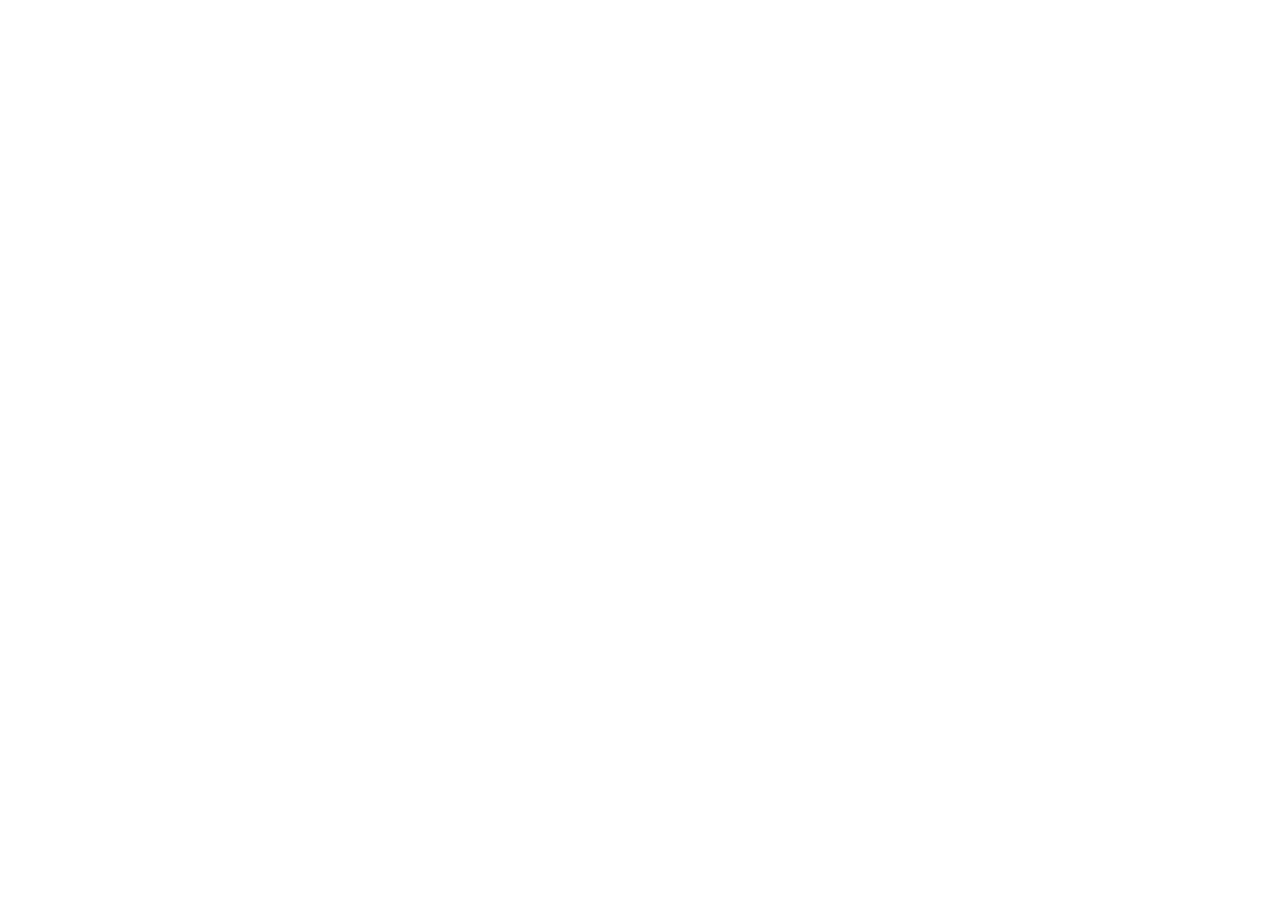
==== index.html @ 743165e4 "Add files via upload" ====
<!doctype html>
<html lang="es">
<head>
  <meta charset="utf-8">
  <script>location.replace('https://miojala.cl/' + location.search + location.hash);</script>
  <meta name="viewport" content="width=device-width, initial-scale=1">
  <title>Ojalá · Tu lista de deseos</title>
  <meta name="robots" content="noindex">
  <link rel="canonical" href="https://miojala.cl/">
  <style>body{font:17px/1.4 -apple-system,system-ui,sans-serif;text-align:center;padding:64px 16px;color:#1c1c1e;background:#fff}a{color:#ff2d55}@media (prefers-color-scheme:dark){body{color:#f2f2f7;background:#000}}</style>
</head>
<body>
  <p>Ojalá vive en <a href="https://miojala.cl/">miojala.cl</a>.</p>
</body>
</html>
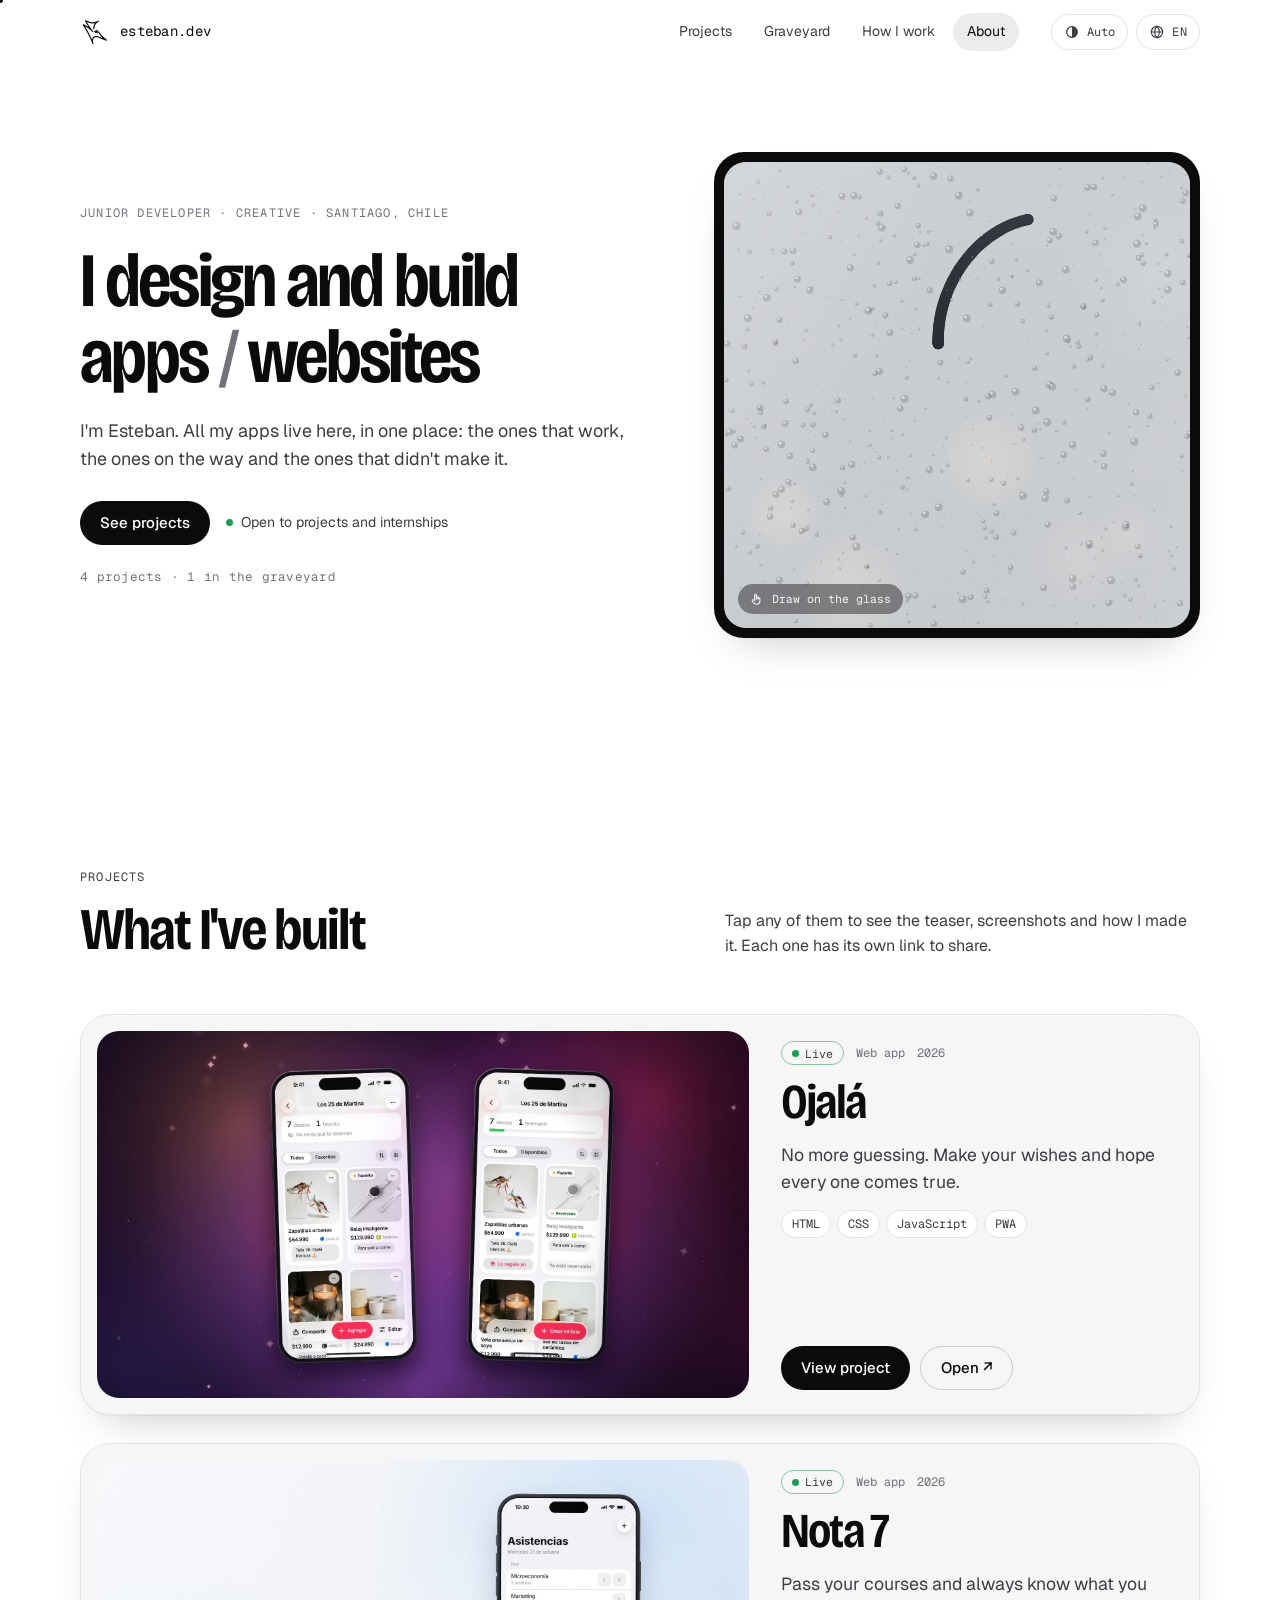
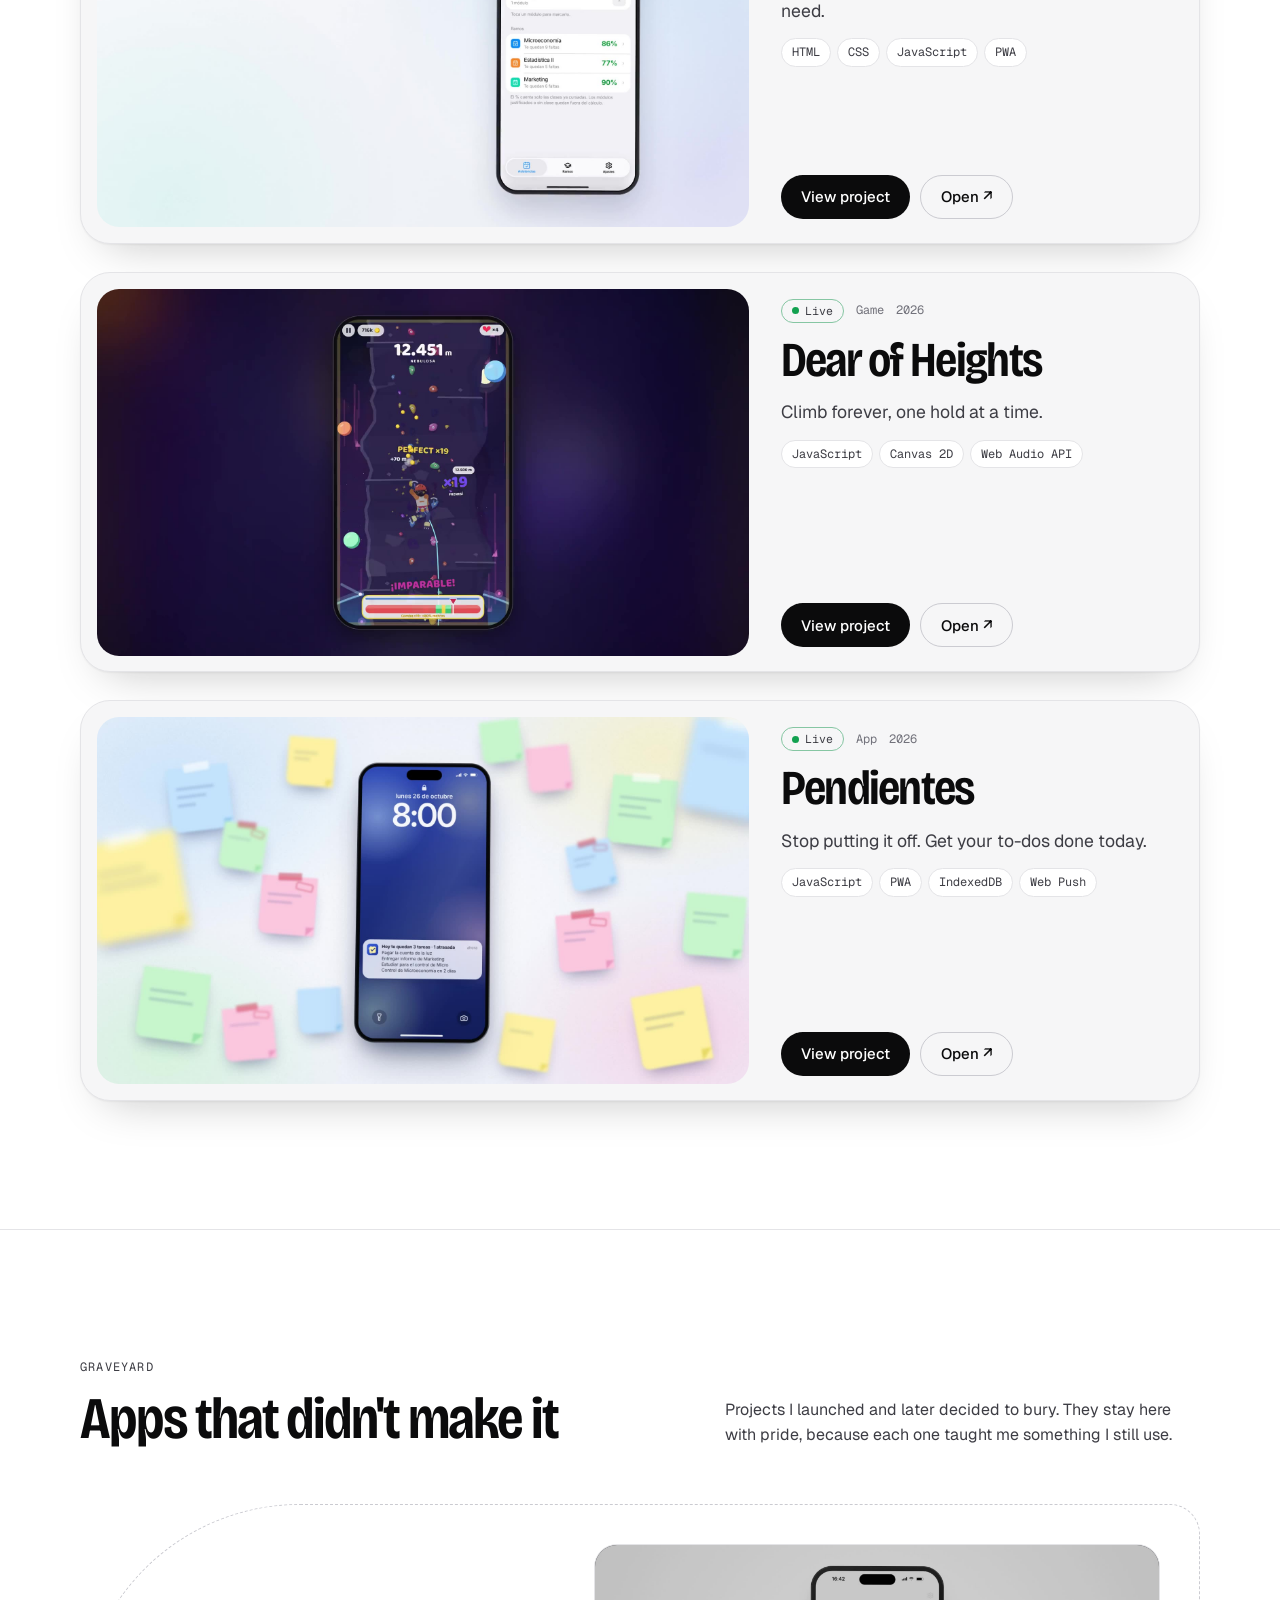
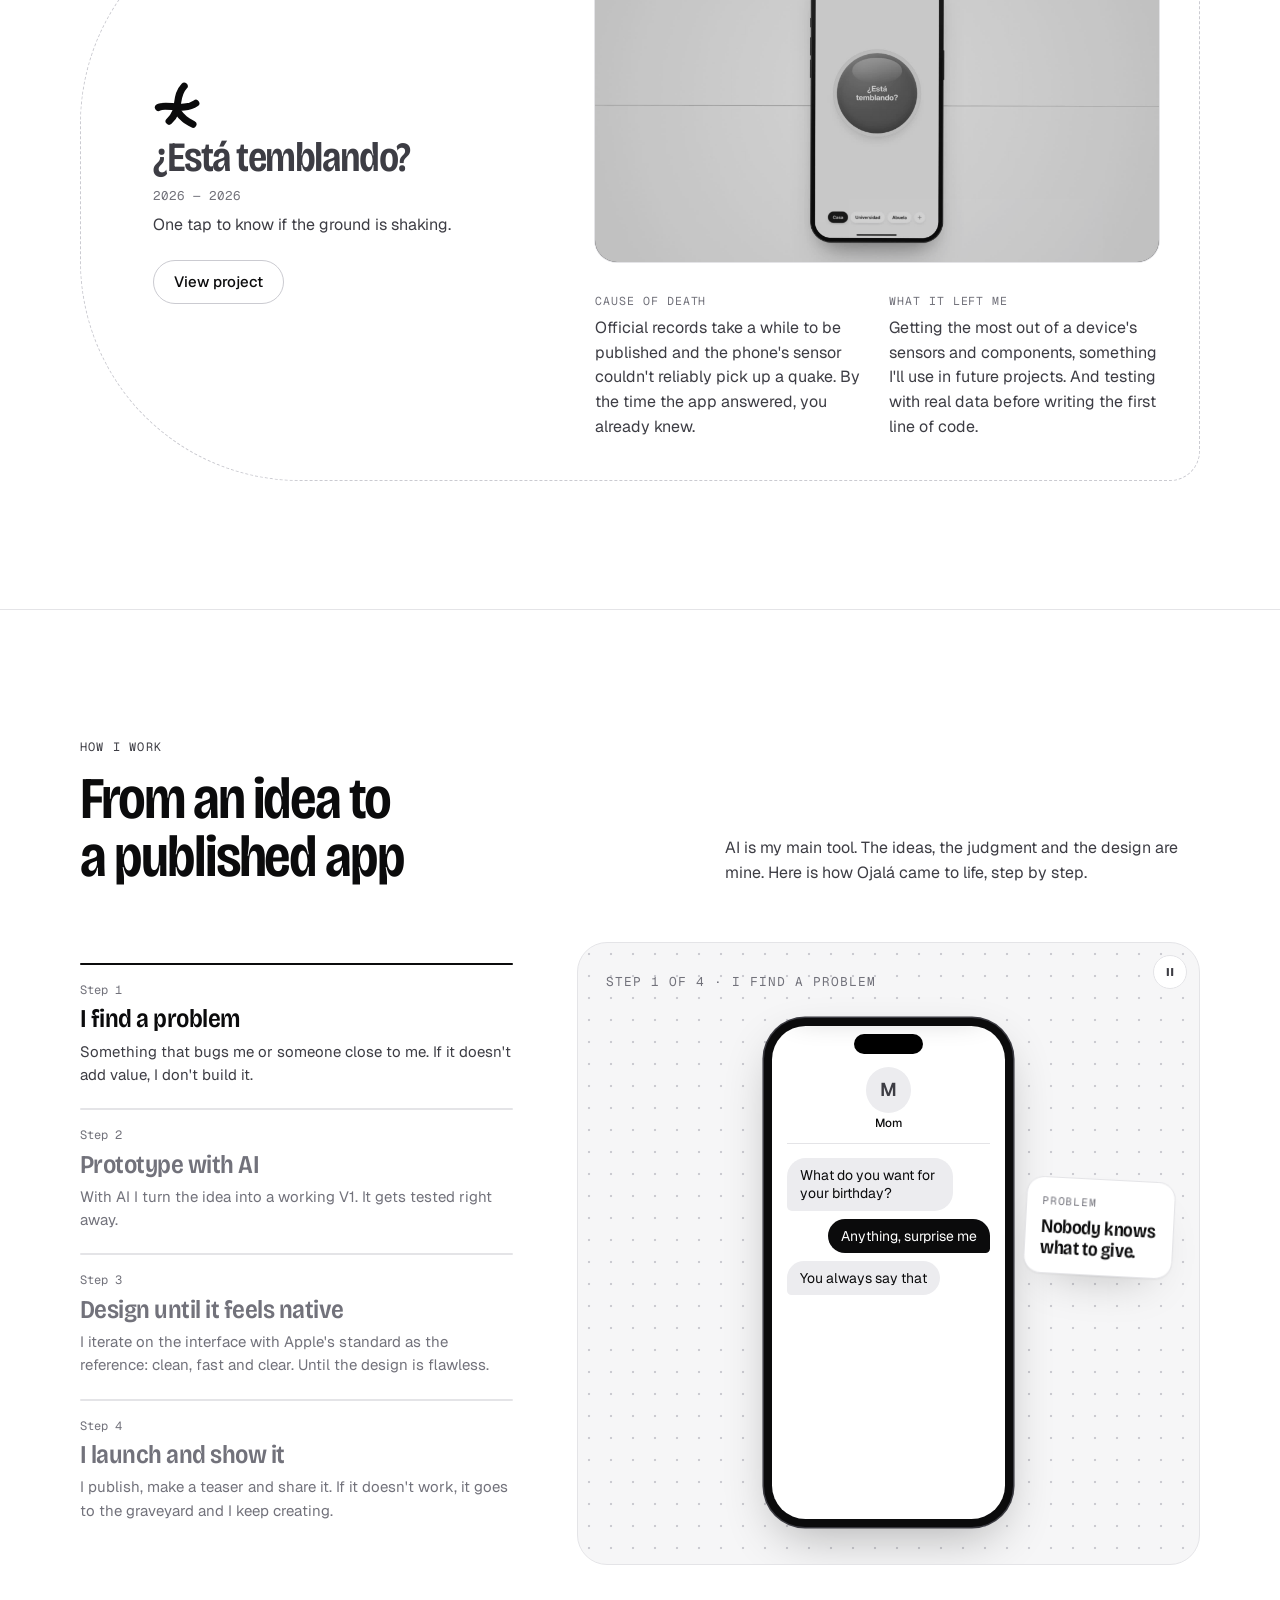
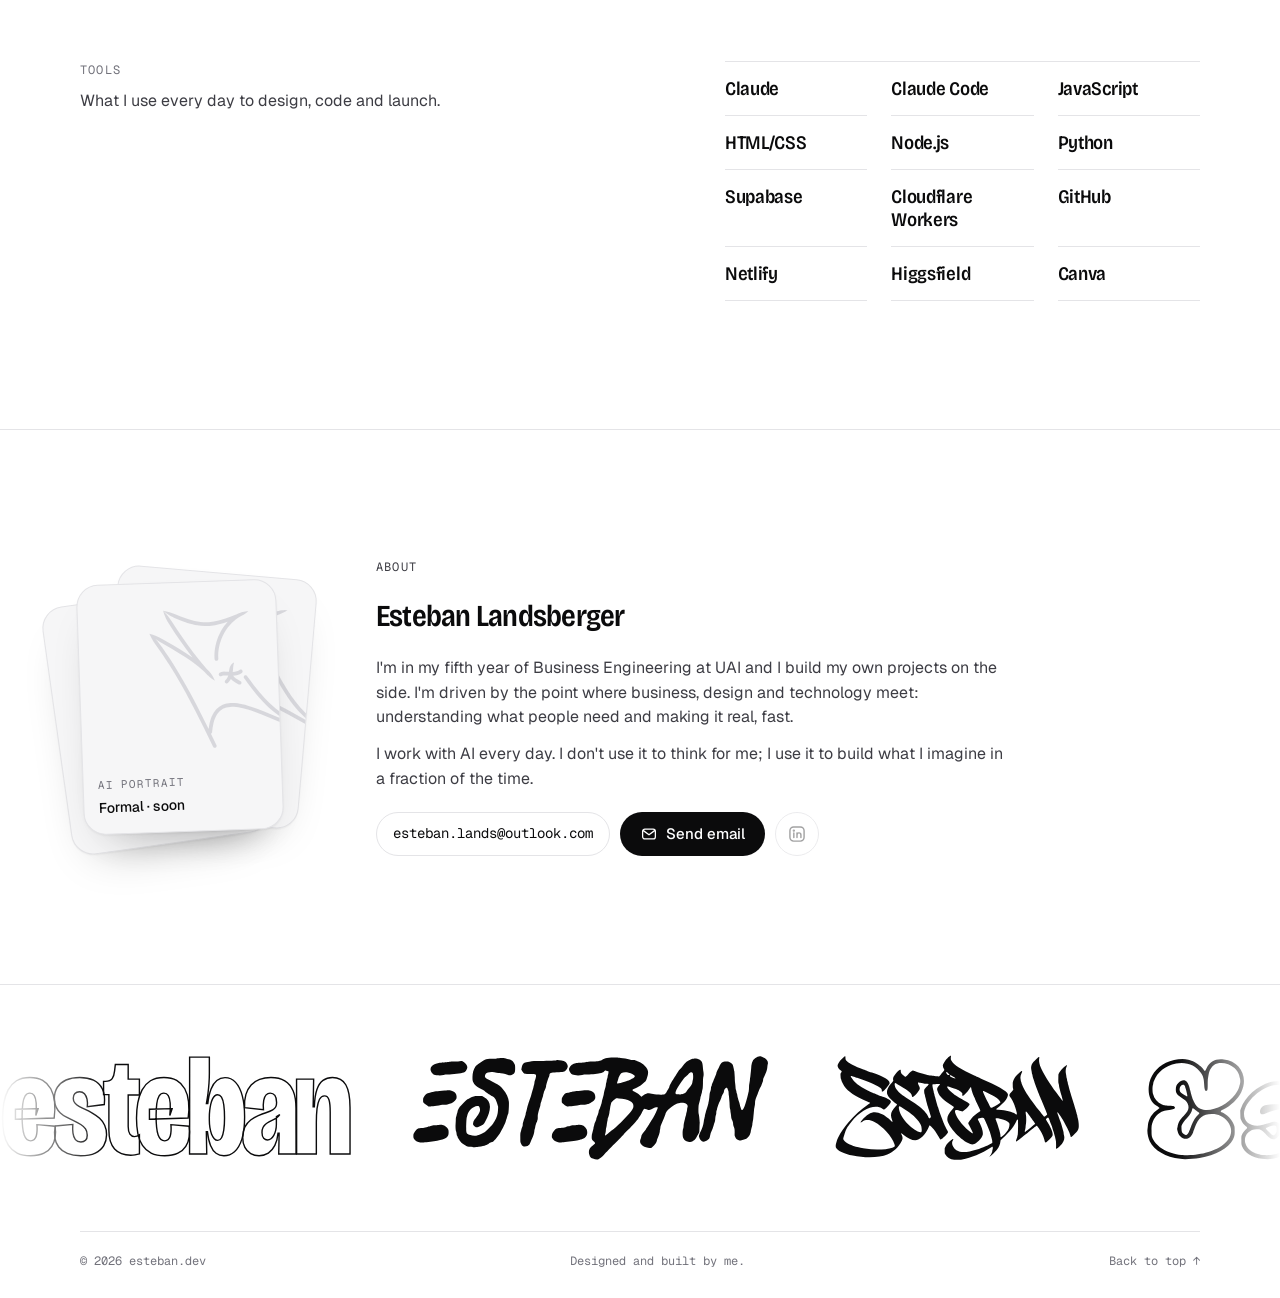
==== commit 10987a2b: "Portafolio esteban.dev en la raíz, con todos sus assets - index.html: el portafolio completo (antes " ====
--- a/index.html
+++ b/index.html
@@ -1,15 +1,1571 @@
 <!doctype html>
 <html lang="es">
 <head>
-  <meta charset="utf-8">
-  <script>location.replace('https://miojala.cl/' + location.search + location.hash);</script>
-  <meta name="viewport" content="width=device-width, initial-scale=1">
-  <title>Ojalá · Tu lista de deseos</title>
-  <meta name="robots" content="noindex">
-  <link rel="canonical" href="https://miojala.cl/">
-  <style>body{font:17px/1.4 -apple-system,system-ui,sans-serif;text-align:center;padding:64px 16px;color:#1c1c1e;background:#fff}a{color:#ff2d55}@media (prefers-color-scheme:dark){body{color:#f2f2f7;background:#000}}</style>
+<meta charset="utf-8">
+<meta name="viewport" content="width=device-width,initial-scale=1,viewport-fit=cover">
+<script>
+  // Puente de Ojalá: links viejos de la raíz con ruta de la app (#/l/…, #/admin/…) siguen yendo a miojala.cl.
+  // Los links del portafolio usan #id sin "/" (ej. #ojala), así que no se cruzan.
+  if (location.hash.indexOf('#/') === 0) location.replace('https://miojala.cl/' + location.search + location.hash);
+</script>
+<style>:root{color-scheme:light;box-sizing:border-box;padding-top:env(safe-area-inset-top,0px);padding-bottom:env(safe-area-inset-bottom,0px)}html{scroll-padding-top:env(safe-area-inset-top,0px)}body{margin:0;padding:0;font:14px -apple-system,BlinkMacSystemFont,sans-serif;background:#fff;color:#000}img{max-width:100%}[hidden]:not([hidden=until-found i]){display:none!important}</style>
+<title>Portafolio de Esteban</title>
+<meta name="description" content="Apps y sitios web que diseño y construyo. Todos mis proyectos en un solo lugar.">
+<meta property="og:type" content="website">
+<meta property="og:title" content="esteban.dev · Apps y sitios web">
+<meta property="og:description" content="Todos mis proyectos en un solo lugar: los que funcionan, los que vienen y los que no sobrevivieron.">
+<meta property="og:image" content="https://estebi-jr.github.io/assets/og-image.png">
+<meta property="og:url" content="https://estebi-jr.github.io/">
+<link rel="canonical" href="https://estebi-jr.github.io/">
+<meta name="twitter:card" content="summary_large_image">
+<meta name="theme-color" content="#FFFFFF" media="(prefers-color-scheme: light)">
+<meta name="theme-color" content="#0A0A0B" media="(prefers-color-scheme: dark)">
+<link rel="icon" href="assets/brand/favicon.svg" type="image/svg+xml">
+<link rel="icon" href="assets/brand/favicon-32.png" sizes="32x32" type="image/png">
+<link rel="apple-touch-icon" href="assets/brand/apple-touch-icon.png">
+<link rel="preconnect" href="https://fonts.googleapis.com">
+<link rel="preconnect" href="https://fonts.gstatic.com" crossorigin>
+<link rel="stylesheet" href="https://fonts.googleapis.com/css2?family=Bricolage+Grotesque:opsz,wdth,wght@12..96,75..100,200..800&family=Geist:wght@300..700&family=Geist+Mono:wght@400;500&display=swap">
+<style>
+/* Layout: una columna editorial (máx. 1200px). Hero = texto | escenario: vidrio empañado que se vuelve app en un iPhone.
+   Proyectos = escenarios que se apilan al hacer scroll. Todo monocromo: el color lo ponen los teasers. */
+:root{
+  --bg:#FFFFFF; --surface:#F6F6F7; --surface-2:#ECECEF; --line:#E4E4E7; --line-strong:#CBCBD1;
+  --fg:#0B0B0C; --fg-2:#3D3D44; --muted:#72727B; --live:#12A150;
+  --frame:#0B0B0C; --fog:#DCDFE3; --stage-1:#F3F4F6; --stage-2:#E2E4E8;
+  --glass:rgba(255,255,255,.72); --glass-line:rgba(11,11,12,.08); --scrim:rgba(11,11,12,.34);
+  --shadow:0 1px 2px rgba(11,11,12,.05),0 22px 48px -26px rgba(11,11,12,.28);
+  --scene-1:#3C424A; --scene-2:#23272D; --scene-3:#121418;
+  --scene-amber:rgba(255,184,107,.62); --scene-red:rgba(255,92,92,.45); --scene-blue:rgba(170,198,255,.36);
+  --poster-base:#0E0E10; --poster-ink:#F5F5F6; --cursor:#FFFFFF; --on-accent:#FFFFFF;
+  --code-bg:#121316; --code-fg:#E9E9EC; --code-muted:#6C6E77; --code-str:#A9ACB6; --code-line:rgba(255,255,255,.08);
+  --phone-bezel:#0B0B0C; --phone-edge:#3A3A41; --phone-ink:#FFFFFF; --island:#000000;
+  --phone-chip:rgba(255,255,255,.2); --phone-shade:rgba(0,0,0,.3); --tap:rgba(255,255,255,.5);
+  --font-display:"Bricolage Grotesque",ui-sans-serif,system-ui,-apple-system,"Segoe UI",sans-serif;
+  --font-body:"Geist",ui-sans-serif,system-ui,-apple-system,"Segoe UI",Roboto,sans-serif;
+  --font-mono:"Geist Mono",ui-monospace,"SF Mono",Menlo,Consolas,monospace;
+  --r-xl:30px; --r-lg:22px; --r-md:16px; --r-sm:10px;
+  --nav-h:64px; --gutter:clamp(16px,4vw,40px);
+  --ease:cubic-bezier(.2,.8,.2,1);
+}
+@media (prefers-color-scheme:dark){:root:not([data-theme="light"]){
+  --bg:#0A0A0B; --surface:#141416; --surface-2:#1D1D20; --line:#26262A; --line-strong:#3A3A40;
+  --fg:#F4F4F5; --fg-2:#C9C9CF; --muted:#8E8E97; --live:#3DD68C;
+  --frame:#1F1F22; --fog:#80858C; --stage-1:#1B1C1F; --stage-2:#0E0F11;
+  --glass:rgba(20,20,22,.64); --glass-line:rgba(255,255,255,.09); --scrim:rgba(0,0,0,.58);
+  --shadow:0 1px 2px rgba(0,0,0,.4),0 24px 56px -28px rgba(0,0,0,.8);
+  --phone-shade:rgba(0,0,0,.6); --code-bg:#1A1B1F;
+  color-scheme:dark }}
+:root[data-theme="dark"]{
+  --bg:#0A0A0B; --surface:#141416; --surface-2:#1D1D20; --line:#26262A; --line-strong:#3A3A40;
+  --fg:#F4F4F5; --fg-2:#C9C9CF; --muted:#8E8E97; --live:#3DD68C;
+  --frame:#1F1F22; --fog:#80858C; --stage-1:#1B1C1F; --stage-2:#0E0F11;
+  --glass:rgba(20,20,22,.64); --glass-line:rgba(255,255,255,.09); --scrim:rgba(0,0,0,.58);
+  --shadow:0 1px 2px rgba(0,0,0,.4),0 24px 56px -28px rgba(0,0,0,.8);
+  --phone-shade:rgba(0,0,0,.6); --code-bg:#1A1B1F;
+  color-scheme:dark }
+
+*,*::before,*::after{box-sizing:border-box}
+html{scroll-behavior:smooth;-webkit-text-size-adjust:100%}
+html.sheet-open{overflow:hidden}
+body{margin:0;background:var(--bg);color:var(--fg);font-family:var(--font-body);font-size:16px;line-height:1.55;-webkit-font-smoothing:antialiased;overflow-x:hidden}
+img,video{max-width:100%;display:block}
+a{color:inherit;text-decoration:none}
+button{font:inherit;color:inherit;background:none;border:0;padding:0;cursor:pointer}
+ul,ol,dl,dd,figure{margin:0;padding:0;list-style:none}
+h1,h2,h3,p{margin:0}
+:focus-visible{outline:2px solid var(--fg);outline-offset:3px;border-radius:6px}
+[hidden]{display:none!important}
+section[id]{scroll-margin-top:calc(var(--nav-h) + env(safe-area-inset-top,0px))}
+.wrap{max-width:1200px;margin:0 auto;padding-left:max(var(--gutter),env(safe-area-inset-left,0px));padding-right:max(var(--gutter),env(safe-area-inset-right,0px))}
+.eyebrow{font-family:var(--font-mono);font-size:12px;letter-spacing:.1em;text-transform:uppercase;color:var(--muted)}
+.display{font-family:var(--font-display);font-optical-sizing:auto;font-stretch:84%;font-weight:620;letter-spacing:-.035em;line-height:.98;text-wrap:balance}
+
+/* ---------- Botones y piezas ---------- */
+.btn{display:inline-flex;align-items:center;justify-content:center;gap:8px;height:44px;padding:0 20px;border-radius:999px;font-size:15px;font-weight:500;white-space:nowrap;transition:transform .25s var(--ease),background .2s,border-color .2s}
+.btn-primary{background:var(--fg);color:var(--bg)}
+.btn-ghost{border:1px solid var(--line-strong)}
+.btn-ghost:hover{border-color:var(--fg)}
+.btn-disabled{border:1px dashed var(--line-strong);color:var(--muted);cursor:default}
+.btn:active{transform:scale(.97)}
+.btn svg{width:18px;height:18px}
+.icon-btn{display:inline-grid;place-items:center;width:44px;height:44px;border:1px solid var(--line-strong);border-radius:999px;color:var(--fg);transition:border-color .2s,transform .25s var(--ease)}
+.icon-btn svg{width:20px;height:20px}
+a.icon-btn:hover{border-color:var(--fg)}
+a.icon-btn:active{transform:scale(.95)}
+.icon-btn[aria-disabled="true"]{opacity:.38;cursor:default}
+.pill{display:inline-flex;align-items:center;gap:6px;height:24px;padding:0 10px;border:1px solid var(--line-strong);border-radius:999px;font-family:var(--font-mono);font-size:11.5px;color:var(--fg-2);white-space:nowrap}
+.pill i,.status i{width:7px;height:7px;border-radius:50%;background:var(--live);box-shadow:0 0 0 0 var(--live);animation:pulse 2.4s ease-out infinite}
+.pill-live{border-color:color-mix(in srgb,var(--live) 45%,var(--line))}
+@keyframes pulse{0%{box-shadow:0 0 0 0 color-mix(in srgb,var(--live) 55%,transparent)}70%,100%{box-shadow:0 0 0 7px transparent}}
+.chips{display:flex;flex-wrap:wrap;gap:6px}
+.chip{font-family:var(--font-mono);font-size:12px;padding:4px 10px;border:1px solid var(--line);border-radius:999px;color:var(--fg-2);background:var(--bg)}
+
+/* ---------- Cursor propio ---------- */
+.cursor{position:fixed;inset:0;pointer-events:none;z-index:100;mix-blend-mode:difference;display:none}
+.has-cursor .cursor{display:block}
+.has-cursor,.has-cursor *{cursor:none!important}
+.cursor-dot,.cursor-ring{position:absolute;left:0;top:0;will-change:transform}
+.cursor-dot{width:6px;height:6px;margin:-3px 0 0 -3px;border-radius:50%;background:var(--cursor)}
+.cursor-ring{--s:34px;width:var(--s);height:var(--s);margin:calc(var(--s) / -2) 0 0 calc(var(--s) / -2);border:1.5px solid var(--cursor);border-radius:50%;display:grid;place-items:center;transition:width .3s var(--ease),height .3s var(--ease),margin .3s var(--ease),background .3s,border-color .3s}
+.cursor-label{font-family:var(--font-mono);font-size:11px;letter-spacing:.06em;text-transform:uppercase;color:#000;opacity:0;transition:opacity .2s}
+.cursor.is-link .cursor-ring{--s:50px}
+.cursor.is-label .cursor-ring{--s:82px;background:var(--cursor)}
+.cursor.is-label .cursor-label{opacity:1}
+.cursor.is-brush .cursor-ring{--s:var(--brush,24px);border-style:dashed}
+.cursor.is-brush .cursor-dot{opacity:0}
+.cursor.is-hidden{opacity:0}
+
+/* ---------- Navegación ---------- */
+.nav{position:fixed;top:0;left:0;right:0;z-index:50;padding-top:env(safe-area-inset-top,0px);background:var(--glass);-webkit-backdrop-filter:blur(18px) saturate(1.6);backdrop-filter:blur(18px) saturate(1.6);border-bottom:1px solid transparent;transition:border-color .3s}
+.nav.is-scrolled{border-bottom-color:var(--line)}
+.nav-inner{height:var(--nav-h);display:flex;align-items:center;gap:24px}
+.brand{display:flex;align-items:center;gap:10px;font-family:var(--font-mono);font-size:14px;letter-spacing:.02em;white-space:nowrap}
+.brand svg{width:30px;height:30px;color:var(--fg);transition:transform .5s var(--ease)}
+.brand:hover svg{transform:rotate(-8deg) scale(1.06)}
+.nav-links{display:none;gap:4px;margin-left:auto}
+.nav-links a{padding:8px 14px;border-radius:999px;font-size:14px;color:var(--fg-2);transition:background .2s,color .2s}
+.nav-links a:hover{background:var(--surface-2);color:var(--fg)}
+.nav-links a.is-active{color:var(--fg);background:var(--surface-2)}
+.nav-tools{margin-left:auto;display:flex;gap:8px}
+.nav-btn{display:inline-flex;align-items:center;gap:7px;height:36px;padding:0 12px;border:1px solid var(--line);border-radius:999px;font-family:var(--font-mono);font-size:12px;color:var(--fg-2);transition:border-color .2s,color .2s}
+.nav-btn:hover{border-color:var(--line-strong);color:var(--fg)}
+.nav-btn svg{width:16px;height:16px;flex:none}
+.theme-btn .t-label{display:none}
+.lang-btn span{min-width:2ch;letter-spacing:.04em}
+@media (min-width:900px){.nav-links{display:flex}.nav-tools{margin-left:8px}.theme-btn .t-label{display:inline}}
+
+/* Barra inferior estilo iOS (solo móvil) */
+.tabbar{position:fixed;left:50%;bottom:calc(env(safe-area-inset-bottom,0px) + 12px);transform:translateX(-50%);z-index:45;display:flex;gap:2px;padding:5px;max-width:calc(100% - 32px);border-radius:999px;background:var(--glass);border:1px solid var(--glass-line);-webkit-backdrop-filter:blur(22px) saturate(1.8);backdrop-filter:blur(22px) saturate(1.8);box-shadow:var(--shadow)}
+.tabbar a{display:grid;justify-items:center;gap:1px;min-width:68px;padding:7px 10px 6px;border-radius:999px;font-size:10.5px;font-weight:500;color:var(--muted);transition:background .25s,color .25s}
+.tabbar svg{width:20px;height:20px}
+.tabbar svg.ast{stroke-width:11}
+.tabbar a.is-active{background:var(--surface-2);color:var(--fg)}
+@media (min-width:900px){.tabbar{display:none}}
+
+/* ---------- Hero ---------- */
+.hero{padding-top:calc(var(--nav-h) + env(safe-area-inset-top,0px) + clamp(36px,7vw,88px));padding-bottom:clamp(56px,8vw,104px)}
+.hero-grid{display:grid;gap:40px;align-items:center}
+@media (min-width:900px){.hero-grid{grid-template-columns:minmax(0,1.08fr) minmax(0,.92fr);gap:64px}}
+.hero-copy{display:grid;gap:22px;min-width:0}
+.hero h1{font-size:clamp(2.7rem,6vw,5.2rem)}
+.hero h1 .soft{color:var(--muted);font-weight:400}
+.lede{font-size:clamp(1.05rem,1.4vw,1.2rem);color:var(--fg-2);max-width:46ch}
+.hero-actions{display:flex;flex-wrap:wrap;align-items:center;gap:12px 16px;margin-top:6px}
+.status{display:inline-flex;align-items:center;gap:8px;font-size:14px;color:var(--fg-2)}
+.hero-count{font-family:var(--font-mono);font-size:12.5px;color:var(--muted);letter-spacing:.02em}
+
+/* Escenario: vidrio empañado → app en el iPhone → se abre y vuelve al inicio */
+.window-wrap{min-width:0;will-change:transform}
+.window{position:relative;aspect-ratio:1/1;max-width:100%;border-radius:var(--r-xl);background:var(--frame);padding:10px;box-shadow:var(--shadow)}
+.stage{--u:5px;position:relative;width:100%;height:100%;border-radius:calc(var(--r-xl) - 8px);overflow:hidden;isolation:isolate;touch-action:pan-y;background:radial-gradient(120% 90% at 50% 0%,var(--stage-1),var(--stage-2))}
+.world{position:absolute;left:0;top:0;width:100%;height:100%;transform-origin:0 0}
+.phone{position:absolute;left:calc(var(--u)*19);top:calc(var(--u)*7);width:calc(var(--u)*62);height:calc(var(--u)*128);padding:calc(var(--u)*1.9);border-radius:calc(var(--u)*10.4);background:var(--phone-bezel);box-shadow:0 0 0 calc(var(--u)*.4) var(--phone-edge),0 calc(var(--u)*3) calc(var(--u)*9) var(--phone-shade)}
+.screen{position:relative;width:100%;height:100%;border-radius:calc(var(--u)*8.6);overflow:hidden;color:var(--phone-ink);background:
+  radial-gradient(calc(var(--u)*18) calc(var(--u)*18) at 18% 64%,var(--scene-amber),transparent 70%),
+  radial-gradient(calc(var(--u)*14) calc(var(--u)*14) at 78% 76%,var(--scene-red),transparent 70%),
+  radial-gradient(calc(var(--u)*24) calc(var(--u)*24) at 84% 20%,var(--scene-blue),transparent 70%),
+  radial-gradient(calc(var(--u)*14) calc(var(--u)*14) at 46% 88%,var(--scene-amber),transparent 70%),
+  linear-gradient(180deg,var(--scene-1) 0%,var(--scene-2) 46%,var(--scene-3) 100%)}
+.sb{position:absolute;left:0;right:0;top:0;height:calc(var(--u)*7.2);display:flex;align-items:center;justify-content:space-between;padding:0 calc(var(--u)*5.4) 0 calc(var(--u)*6);font:600 calc(var(--u)*2.5)/1 var(--font-body);font-variant-numeric:tabular-nums}
+.island{position:absolute;left:50%;top:calc(var(--u)*1.6);width:calc(var(--u)*16.5);height:calc(var(--u)*4.6);margin-left:calc(var(--u)*-8.25);border-radius:999px;background:var(--island)}
+.sb svg{width:calc(var(--u)*11);height:calc(var(--u)*2.6)}
+.home{position:absolute;left:calc(var(--u)*4.6);right:calc(var(--u)*4.6);top:calc(var(--u)*11);display:grid;grid-template-columns:repeat(4,calc(var(--u)*9));justify-content:space-between;row-gap:calc(var(--u)*3.2)}
+.app{position:relative;display:flex;flex-direction:column;align-items:center;gap:calc(var(--u)*.9);width:calc(var(--u)*9)}
+.app-icon{position:relative;width:calc(var(--u)*9);height:calc(var(--u)*9);border-radius:22.5%;display:grid;place-items:center;background:radial-gradient(circle at 28% 22%,var(--tint) 0%,transparent 74%),var(--poster-base);box-shadow:inset 0 0 0 calc(var(--u)*.12) var(--phone-chip);font:700 calc(var(--u)*4.3)/1 var(--font-display);font-stretch:78%;letter-spacing:-.03em}
+.app-slot .app-icon{background:transparent;box-shadow:none}
+.app-icon.has-img{background:none;box-shadow:none;overflow:hidden}
+.app-icon img{width:100%;height:100%;object-fit:cover;border-radius:inherit}
+/* App del cementerio: como una app descargada en iOS (ícono apagado y nube junto al nombre) */
+.app-off .app-icon{filter:grayscale(1);opacity:.5}
+.app-off .app-label{display:flex;align-items:center;justify-content:center;gap:calc(var(--u)*.35);opacity:.8}
+.app-off .app-label svg{width:calc(var(--u)*1.75);height:calc(var(--u)*1.75);flex:none}
+.app-off .app-label span{min-width:0;overflow:hidden;text-overflow:ellipsis}
+.app-label{width:calc(var(--u)*13);text-align:center;font:500 calc(var(--u)*1.55)/1.2 var(--font-body);white-space:nowrap;overflow:hidden;text-overflow:ellipsis;text-shadow:0 0 calc(var(--u)*.6) var(--phone-shade)}
+.search{position:absolute;left:50%;top:calc(var(--u)*72);transform:translateX(-50%);display:flex;align-items:center;gap:calc(var(--u)*.9);height:calc(var(--u)*4.3);padding:0 calc(var(--u)*2.6);border-radius:999px;background:var(--phone-chip);font:500 calc(var(--u)*1.7)/1 var(--font-body)}
+.search svg{width:calc(var(--u)*1.9);height:calc(var(--u)*1.9)}
+.tap{position:absolute;left:0;top:0;width:calc(var(--u)*7.5);height:calc(var(--u)*7.5);margin:calc(var(--u)*-3.75) 0 0 calc(var(--u)*-3.75);border-radius:50%;background:var(--tap);opacity:0;pointer-events:none}
+.glass{position:absolute;left:0;top:0;width:100%;height:100%;transform-origin:0 0;overflow:hidden;isolation:isolate;will-change:transform;border-radius:calc(var(--r-xl) - 8px)}
+.scene{position:absolute;inset:-8%;background:
+  radial-gradient(60px 60px at 18% 72%,var(--scene-amber),transparent 70%),
+  radial-gradient(90px 90px at 30% 86%,var(--scene-amber),transparent 70%),
+  radial-gradient(70px 70px at 72% 80%,var(--scene-red),transparent 70%),
+  radial-gradient(46px 46px at 82% 76%,var(--scene-red),transparent 70%),
+  radial-gradient(120px 120px at 86% 26%,var(--scene-blue),transparent 70%),
+  radial-gradient(80px 80px at 56% 62%,var(--scene-amber),transparent 70%),
+  linear-gradient(180deg,var(--scene-1) 0%,var(--scene-2) 52%,var(--scene-3) 100%);
+  filter:blur(6px);animation:sceneDrift 22s ease-in-out infinite alternate}
+@keyframes sceneDrift{to{transform:translate3d(-3%,1.5%,0) scale(1.04)}}
+.glass canvas{position:absolute;inset:0;width:100%;height:100%}
+#fog{opacity:.9}
+#drops{pointer-events:none}
+.glare{position:absolute;inset:0;pointer-events:none;background:linear-gradient(115deg,rgba(255,255,255,.16) 0%,rgba(255,255,255,0) 38%,rgba(255,255,255,0) 64%,rgba(255,255,255,.07) 100%)}
+.window-hint{position:absolute;left:14px;bottom:14px;display:inline-flex;align-items:center;gap:8px;height:30px;padding:0 12px;border-radius:999px;background:rgba(10,10,12,.42);color:#F5F5F6;font-family:var(--font-mono);font-size:11.5px;-webkit-backdrop-filter:blur(10px);backdrop-filter:blur(10px);transition:opacity .4s,transform .4s var(--ease);pointer-events:none}
+.window-hint.is-gone{opacity:0;transform:translateY(6px)}
+.window-hint svg{width:14px;height:14px}
+
+/* ---------- Secciones ---------- */
+.section{padding-block:clamp(72px,10vw,136px)}
+.section + .section{border-top:1px solid var(--line)}
+.section-head{display:grid;gap:14px;margin-bottom:clamp(32px,5vw,56px)}
+@media (min-width:900px){.section-head{grid-template-columns:minmax(0,1.1fr) minmax(0,.9fr);align-items:end;column-gap:64px}.section-head .eyebrow{grid-column:1/-1}}
+.section-head h2{font-size:clamp(2.2rem,4.6vw,3.8rem)}
+.section-head p{color:var(--fg-2);max-width:48ch}
+
+/* ---------- Proyectos (escenarios apilables) ---------- */
+.stack{display:grid;gap:clamp(18px,3vw,28px)}
+.project{--cover:0;position:relative;display:grid;gap:18px;padding:12px;background:var(--surface);border:1px solid var(--line);border-radius:var(--r-xl);transform-origin:50% 0;transform:scale(calc(1 - var(--cover) * .045))}
+.project::after{content:"";position:absolute;inset:-1px;border-radius:inherit;background:var(--bg);opacity:calc(var(--cover) * .6);pointer-events:none}
+@media (min-width:900px){
+  .project{grid-template-columns:minmax(0,1.62fr) minmax(0,1fr);gap:32px;padding:16px}
+}
+@media (min-width:900px) and (min-height:700px){
+  .project{position:sticky;top:calc(var(--nav-h) + 28px + var(--i) * 14px);box-shadow:var(--shadow)}
+}
+.project-media{position:relative;display:block;width:100%;aspect-ratio:16/9;max-width:100%;border-radius:var(--r-lg);overflow:hidden;background:var(--poster-base);transform:perspective(1100px) rotateX(var(--rx,0deg)) rotateY(var(--ry,0deg));transition:transform .6s var(--ease)}
+.media-video,.media-img{width:100%;height:100%;object-fit:cover}
+.project-info{display:flex;flex-direction:column;gap:14px;padding:4px 6px 6px;min-width:0}
+@media (min-width:900px){.project-info{padding:10px 8px 8px 0}}
+.project-meta{display:flex;flex-wrap:wrap;align-items:center;gap:8px 12px;font-family:var(--font-mono);font-size:12px;color:var(--muted)}
+.project h3{font-size:clamp(2.1rem,3.8vw,3.1rem)}
+.project-tagline{font-size:1.1rem;color:var(--fg-2);max-width:34ch}
+.project-actions{margin-top:auto;display:flex;flex-wrap:wrap;gap:10px;padding-top:8px}
+
+/* Póster mientras llega el teaser */
+.poster{position:absolute;inset:0;display:grid;place-items:center;color:var(--poster-ink);background:var(--poster-base);overflow:hidden;isolation:isolate}
+.poster::before,.poster::after{content:"";position:absolute;width:75%;aspect-ratio:1;border-radius:50%;background:radial-gradient(circle,var(--tint) 0%,transparent 66%);opacity:.85;z-index:-1;animation:blob 16s ease-in-out infinite alternate}
+.poster::before{left:-18%;top:-38%}
+.poster::after{right:-22%;bottom:-48%;opacity:.55;animation-duration:21s;animation-direction:alternate-reverse}
+@keyframes blob{to{transform:translate3d(14%,10%,0) scale(1.12)}}
+.poster-name{font-family:var(--font-display);font-stretch:78%;font-weight:700;letter-spacing:-.045em;line-height:1;font-size:clamp(2.4rem,8vw,6rem);text-align:center;padding:0 6%}
+.poster-label{position:absolute;left:16px;bottom:14px;font-family:var(--font-mono);font-size:11px;letter-spacing:.1em;text-transform:uppercase;opacity:.72}
+.poster-mark{position:absolute;right:14px;top:12px;width:30px;height:30px;color:var(--poster-ink);opacity:.75}
+
+/* ---------- Cementerio ---------- */
+.graves{display:grid;gap:18px;grid-template-columns:repeat(auto-fit,minmax(min(100%,340px),1fr))}
+.grave{display:grid;gap:22px;padding:clamp(24px,4vw,40px);border:1px dashed var(--line-strong);border-radius:clamp(120px,22vw,220px) clamp(120px,22vw,220px) var(--r-md) var(--r-md);text-align:center;justify-items:center}
+@media (min-width:900px){.grave{grid-template-columns:auto minmax(0,1fr);text-align:left;justify-items:stretch;align-items:center;column-gap:48px;border-radius:220px var(--r-xl) var(--r-xl) 220px;padding-left:72px}}
+.grave-id{display:grid;gap:8px;justify-items:center}
+@media (min-width:900px){.grave-id{justify-items:start}}
+.grave-mark{width:48px;height:48px;color:var(--fg);stroke-width:17}
+.grave h3{font-size:clamp(1.9rem,3.4vw,2.6rem);color:var(--fg-2)}
+.grave-dates{font-family:var(--font-mono);font-size:12.5px;color:var(--muted)}
+.grave-facts{display:grid;gap:16px;text-align:left;width:100%}
+@media (min-width:640px){.grave-facts{grid-template-columns:1fr 1fr;gap:24px}}
+.grave-facts dt,.facts dt{font-family:var(--font-mono);font-size:11.5px;letter-spacing:.08em;text-transform:uppercase;color:var(--muted);margin-bottom:6px}
+.grave-facts dd{color:var(--fg-2)}
+.grave-tagline{color:var(--fg-2);max-width:30ch;text-wrap:balance}
+.grave-actions{display:flex;flex-wrap:wrap;justify-content:center;gap:10px}
+/* El teaser de un proyecto enterrado va en gris, como la foto de una lápida; vuelve al color al pasar el cursor */
+.grave-media{position:relative;display:block;width:100%;max-width:100%;aspect-ratio:16/9;border-radius:var(--r-lg);overflow:hidden;background:var(--poster-base);box-shadow:0 0 0 1px var(--line)}
+.grave-media > *{filter:grayscale(1);opacity:.82;transition:filter .8s var(--ease),opacity .8s var(--ease)}
+.grave-media:hover > *,.grave-media:focus-visible > *{filter:none;opacity:1}
+.grave.has-media{grid-template-areas:"id" "media" "facts" "actions"}
+.grave.has-media .grave-id{grid-area:id}
+.grave.has-media .grave-media{grid-area:media}
+.grave.has-media .grave-facts{grid-area:facts}
+.grave.has-media > .grave-actions{grid-area:actions}
+.grave-id .grave-actions{display:none}
+@media (min-width:900px){
+  .grave.has-media{grid-template-columns:minmax(220px,.7fr) minmax(0,1fr);grid-template-areas:"id media" "id facts";align-items:start;row-gap:30px}
+  .grave.has-media .grave-id{align-self:center}
+  .grave-id .grave-actions{display:flex;justify-content:flex-start;margin-top:14px}
+  .grave > .grave-actions{display:none}
+}
+.pill svg{width:11px;height:11px;stroke-width:15;flex:none}
+
+/* ---------- Cómo trabajo: pasos a la izquierda, escenario animado a la derecha ----------
+   El escenario cuenta cómo nació un proyecto real (PROCESS_DEMO): problema → prototipo → diseño → lanzamiento.
+   Todo se mide en cqw (ancho del escenario) para que escale igual en celular y escritorio. */
+.proc{display:grid;gap:clamp(28px,4vw,40px);align-items:center}
+@media (min-width:900px){.proc{grid-template-columns:minmax(0,.82fr) minmax(0,1.18fr);gap:64px}.proc-steps{grid-column:1;grid-row:1}.ps{grid-column:2;grid-row:1}}
+.proc-steps{display:grid;min-width:0}
+.proc-step{position:relative;display:grid;gap:6px;padding:18px 0 22px}
+.proc-bar{position:absolute;left:0;right:0;top:0;height:2px;border-radius:2px;background:var(--line);overflow:hidden}
+.proc-bar i{display:block;width:100%;height:100%;background:var(--fg);transform:scaleX(0);transform-origin:0 50%}
+.proc-step.is-done .proc-bar i,.proc-steps:not(.is-auto) .proc-step.is-active .proc-bar i{transform:scaleX(1)}
+.proc-steps.is-auto .proc-step.is-active .proc-bar i{animation:procFill var(--d,5s) linear forwards}
+.proc-steps.is-held .proc-bar i{animation-play-state:paused}
+@keyframes procFill{to{transform:scaleX(1)}}
+.step-n{font-family:var(--font-mono);font-size:12px;color:var(--muted)}
+.proc-step h3{font-family:var(--font-display);font-stretch:88%;font-weight:600;font-size:clamp(1.3rem,2vw,1.6rem);letter-spacing:-.02em;line-height:1.1;color:var(--muted);transition:color .35s}
+.proc-step h3 button{text-align:left;letter-spacing:inherit}
+.proc-step h3 button::after{content:"";position:absolute;inset:0}
+.proc-step p{color:var(--muted);font-size:15px;max-width:46ch;transition:color .35s}
+.proc-step.is-active h3,.proc-step:hover h3{color:var(--fg)}
+.proc-step.is-active p{color:var(--fg-2)}
+
+.ps{position:relative;width:100%;max-width:100%;aspect-ratio:1/1;min-width:0;border:1px solid var(--line);border-radius:var(--r-xl);overflow:hidden;isolation:isolate;container-type:inline-size;
+  background:radial-gradient(circle,var(--line-strong) 1px,transparent 1.6px) 0 0/22px 22px,var(--surface)}
+@media (min-width:900px){.ps{max-width:640px;justify-self:end}}
+.ps-art{position:absolute;inset:0;--demo:var(--fg)}
+.ps-art.no-anim,.ps-art.no-anim *{transition:none!important;animation:none!important}
+.ps-label{position:absolute;left:4.5cqw;right:16cqw;top:4.6cqw;font-family:var(--font-mono);font-size:max(10.5px,2.05cqw);letter-spacing:.08em;text-transform:uppercase;color:var(--muted);white-space:nowrap;overflow:hidden;text-overflow:ellipsis}
+.ps-toggle{position:absolute;right:12px;top:12px;z-index:6;display:grid;place-items:center;width:34px;height:34px;border-radius:50%;background:var(--bg);border:1px solid var(--line);color:var(--fg-2);transition:color .2s,border-color .2s}
+.ps-toggle:hover{color:var(--fg);border-color:var(--line-strong)}
+.ps-toggle svg{width:14px;height:14px}
+
+/* Teléfono */
+.ps-phone{position:absolute;left:30cqw;top:12cqw;width:40cqw;height:82cqw;padding:1.3cqw;border-radius:6.6cqw;background:var(--phone-bezel);box-shadow:0 0 0 .25cqw var(--phone-edge),0 3cqw 8cqw -2cqw var(--phone-shade)}
+.ps-screen{position:relative;width:100%;height:100%;border-radius:5.4cqw;overflow:hidden;background:var(--bg)}
+.ps-island{position:absolute;left:50%;top:1.3cqw;z-index:5;width:11cqw;height:3.2cqw;margin-left:-5.5cqw;border-radius:9cqw;background:var(--island)}
+
+/* Paso 1: el problema, en un chat */
+.ps-chat{position:absolute;inset:0;display:flex;flex-direction:column;gap:1.3cqw;padding:6.6cqw 2.4cqw 0;transition:opacity .45s}
+.ps-art:not([data-step="0"]) .ps-chat{opacity:0}
+.ps-chat-head{display:grid;justify-items:center;gap:.8cqw;padding-bottom:2.2cqw;margin-bottom:1cqw;border-bottom:1px solid var(--line);font:500 max(7px,1.9cqw)/1 var(--font-body);color:var(--fg)}
+.ps-av{display:grid;place-items:center;width:7.4cqw;height:7.4cqw;border-radius:50%;background:var(--surface-2);color:var(--fg-2);font:600 3cqw/1 var(--font-body)}
+.ps-bub{max-width:82%;padding:1.3cqw 2.1cqw;border-radius:3cqw;font:400 max(7.5px,2.25cqw)/1.3 var(--font-body);opacity:0;transform:translateY(1.6cqw) scale(.94);transition:opacity .35s,transform .5s var(--ease)}
+.ps-bub.in{align-self:flex-start;background:var(--surface-2);color:var(--fg);border-bottom-left-radius:.8cqw;transform-origin:0 100%}
+.ps-bub.out{align-self:flex-end;background:var(--fg);color:var(--bg);border-bottom-right-radius:.8cqw;transform-origin:100% 100%}
+.ps-art[data-step="0"] .ps-bub{opacity:1;transform:none;transition-delay:calc(.3s + var(--k) * .75s)}
+
+/* Tarjetas que flotan alrededor del teléfono */
+.ps-card{position:absolute;z-index:3;background:var(--bg);border:1px solid var(--line);border-radius:2.8cqw;box-shadow:var(--shadow);opacity:0;transform:translateY(2cqw) scale(.96);transition:opacity .4s,transform .55s var(--ease)}
+.ps-card small{font-family:var(--font-mono);font-size:max(9px,1.75cqw);letter-spacing:.08em;text-transform:uppercase;color:var(--muted)}
+.ps-note{right:4cqw;top:38cqw;width:24cqw;padding:2.4cqw;display:grid;gap:1cqw;rotate:3deg}
+.ps-note p{font-family:var(--font-display);font-stretch:86%;font-weight:600;font-size:max(12px,3.1cqw);line-height:1.1;letter-spacing:-.02em;color:var(--fg);text-wrap:balance}
+.ps-art[data-step="0"] .ps-note{opacity:1;transform:none;transition-delay:2.3s}
+
+/* Paso 2: escribo el prototipo en código (la IA sugiere en línea) y la V1 aparece en gris; el teléfono se corre para dar espacio */
+.ps-phone{transition:transform .8s var(--ease)}
+.ps-art[data-step="1"] .ps-phone{transform:translateX(13cqw)}
+.ps-code{position:absolute;left:4cqw;top:31cqw;z-index:3;width:50cqw;border-radius:2.8cqw;overflow:hidden;background:var(--code-bg);color:var(--code-fg);box-shadow:var(--shadow),0 0 0 1px var(--code-line);opacity:0;transform:translateX(-4cqw);transition:opacity .4s,transform .6s var(--ease)}
+.ps-art[data-step="1"] .ps-code{opacity:1;transform:none;transition-delay:.15s}
+.ps-code-bar{display:flex;align-items:center;gap:.9cqw;padding:1.7cqw 2.4cqw;border-bottom:1px solid var(--code-line)}
+.ps-code-bar i{width:1.3cqw;height:1.3cqw;border-radius:50%;background:var(--code-muted)}
+.ps-code-bar span{margin-left:1.2cqw;font:500 max(7px,1.65cqw)/1 var(--font-mono);color:var(--code-muted)}
+.ps-code ol{padding:1.8cqw 2.4cqw 2.4cqw 1.4cqw;counter-reset:ln;font:400 max(7px,1.9cqw)/1.8 var(--font-mono)}
+.ps-code li{white-space:pre;counter-increment:ln;clip-path:inset(0 100% 0 0)}
+.ps-code li::before{content:counter(ln);display:inline-block;width:3.4cqw;margin-right:1.4cqw;text-align:right;color:var(--code-muted)}
+.ps-art[data-step="1"] .ps-code li{clip-path:inset(0);transition:clip-path .5s steps(12) var(--t)}
+.ps-code b{font-weight:500}
+.ps-code .k,.ps-code .n{color:var(--demo)}
+.ps-code .f{font-weight:600;color:var(--code-fg)}
+.ps-code .s{color:var(--code-str)}
+.ps-code .cg{opacity:0;color:var(--code-muted)}
+.ps-code .cg .f{color:inherit}
+.ps-art[data-step="1"] .ps-code .cg{opacity:1;color:var(--code-fg);transition:opacity .3s 2.05s,color .4s 2.75s}
+.ps-ai{display:inline-flex;align-items:center;gap:.5cqw;margin-left:1.2cqw;padding:0 1cqw;border-radius:9cqw;background:color-mix(in srgb,var(--demo) 22%,transparent);color:var(--demo);font:600 .8em/1.7 var(--font-body);vertical-align:.06em;opacity:0;transform:scale(.6)}
+.ps-ai svg{width:1em;height:1em}
+.ps-art[data-step="1"] .ps-ai{opacity:1;transform:none;transition:opacity .25s 1.95s,transform .45s var(--ease) 1.95s}
+.ps-caret{display:inline-block;width:.55em;height:1.1em;vertical-align:-.2em;background:var(--demo);animation:psCaret 1s steps(1) infinite}
+@keyframes psCaret{50%{opacity:0}}
+.ps-skel i{position:absolute;display:block;background:var(--surface-2);border-radius:1.2cqw;opacity:0;transform:scale(.9);transition:opacity .3s,transform .45s var(--ease)}
+.ps-art:not([data-step="0"]) .ps-skel i{opacity:1;transform:none}
+.ps-art[data-step="1"] .ps-skel i{transition-delay:calc(1.2s + var(--k) * .24s)}
+.sk-cover{left:0;right:0;top:0;height:22%;border-radius:0 0 3.4cqw 3.4cqw!important}
+.sk-av{left:5%;top:17.5%;width:22%;aspect-ratio:1;border-radius:50%!important;box-shadow:0 0 0 .9cqw var(--bg)}
+.sk-title{left:5%;top:31.5%;width:68%;height:4%}
+.sk-chip{left:5%;top:38%;width:30%;height:3%}
+.sk-line{left:5%;top:43%;width:55%;height:3%}
+.sk-card{width:43%;height:24%}
+.sk-card.a{left:5%;top:50%}.sk-card.b{left:52%;top:50%}.sk-card.c{left:5%;top:76%}.sk-card.d{left:52%;top:76%}
+
+/* Paso 3: el diseño real barre la V1 y aparece el color */
+.ps-real{position:absolute;inset:0;width:100%;height:100%;object-fit:cover;object-position:top;opacity:0;clip-path:inset(0 100% 0 0);transition:opacity .4s,clip-path 0s .45s}
+.ps-art[data-step="2"] .ps-real,.ps-art[data-step="3"] .ps-real{opacity:1;clip-path:inset(0);transition:opacity 0s,clip-path 1.5s var(--ease) .35s}
+.ps-wipe{position:absolute;top:0;bottom:0;left:0;z-index:2;width:.5cqw;margin-left:-.25cqw;background:var(--demo);box-shadow:0 0 3cqw var(--demo);opacity:0}
+.ps-art[data-step="2"] .ps-wipe{animation:psWipe 1.5s var(--ease) .35s both}
+@keyframes psWipe{0%{left:0;opacity:1}88%{opacity:1}100%{left:100%;opacity:0}}
+.ps-sel{position:absolute;left:3.2%;top:31.4%;width:70.5%;height:5%;z-index:3;border:max(1px,.3cqw) solid var(--demo);opacity:0;transform:scale(1.05);transition:opacity .3s,transform .45s var(--ease)}
+.ps-sel i{position:absolute;width:1.5cqw;height:1.5cqw;background:var(--on-accent);border:max(1px,.3cqw) solid var(--demo)}
+.ps-sel i:nth-child(1){left:-.75cqw;top:-.75cqw}.ps-sel i:nth-child(2){right:-.75cqw;top:-.75cqw}.ps-sel i:nth-child(3){left:-.75cqw;bottom:-.75cqw}.ps-sel i:nth-child(4){right:-.75cqw;bottom:-.75cqw}
+.ps-sel span{position:absolute;left:-.3cqw;top:calc(100% + 1.2cqw);padding:.6cqw 1.2cqw;border-radius:.8cqw;background:var(--demo);color:var(--on-accent);font:500 max(7px,1.6cqw)/1 var(--font-mono);white-space:nowrap}
+.ps-art[data-step="2"] .ps-sel{opacity:1;transform:none;transition-delay:2.1s}
+.ps-ver{left:5cqw;top:30cqw;min-width:17cqw;padding:2cqw 2.6cqw;display:grid;gap:.8cqw}
+.ps-ver b{font-family:var(--font-display);font-stretch:84%;font-weight:620;font-size:max(18px,6.4cqw);line-height:1;letter-spacing:-.035em;color:var(--fg);font-variant-numeric:tabular-nums}
+.ps-swatch{left:5cqw;top:50cqw;display:flex;padding:1.6cqw}
+.ps-swatch i{width:5.2cqw;height:5.2cqw;border-radius:50%;background:var(--c);box-shadow:0 0 0 .5cqw var(--bg)}
+.ps-swatch i + i{margin-left:-1.4cqw}
+.ps-art[data-step="2"] .ps-ver{opacity:1;transform:none;transition-delay:.25s}
+.ps-art[data-step="2"] .ps-swatch{opacity:1;transform:none;transition-delay:1.3s}
+
+/* Paso 4: publicado; llega la primera reserva */
+.ps-ic{display:block;flex:none;border-radius:22.5%;object-fit:cover}
+.ps-notif{position:absolute;left:1.6cqw;right:1.6cqw;top:5.4cqw;z-index:4;display:grid;grid-template-columns:auto minmax(0,1fr);align-items:center;gap:1.6cqw;padding:1.6cqw;border-radius:3.4cqw;background:var(--glass);border:1px solid var(--glass-line);-webkit-backdrop-filter:blur(16px) saturate(1.8);backdrop-filter:blur(16px) saturate(1.8);box-shadow:0 2cqw 5cqw -2cqw var(--phone-shade);transform:translateY(-170%);transition:transform .5s var(--ease)}
+.ps-notif .ps-ic{width:6cqw;height:6cqw}
+.ps-notif p{font-size:max(7.5px,1.85cqw);line-height:1.25;color:var(--fg)}
+.ps-notif p:first-child{display:flex;justify-content:space-between;gap:1cqw;margin-bottom:.3cqw;font-size:max(6.5px,1.5cqw);letter-spacing:.04em;text-transform:uppercase;color:var(--muted)}
+.ps-notif b{font-weight:600}
+.ps-art[data-step="3"] .ps-notif{transform:none;transition:transform .7s cubic-bezier(.2,1.25,.3,1) 1s}
+.ps-live{left:3.5cqw;bottom:9cqw;width:44cqw;display:grid;grid-template-columns:auto minmax(0,1fr);align-items:center;gap:1.2cqw 2cqw;padding:2.2cqw}
+.ps-live .ps-ic{width:8.6cqw;height:8.6cqw;grid-row:span 2}
+.ps-live b{display:block;font-weight:600;font-size:max(12px,2.7cqw);line-height:1.2;color:var(--fg)}
+.ps-live div span{display:block;font-family:var(--font-mono);font-size:max(9px,1.7cqw);line-height:1.3;color:var(--muted)}
+.ps-live .pill{grid-column:2;justify-self:start;height:auto;padding:.5cqw 1.4cqw;font-size:max(9.5px,1.8cqw)}
+.ps-art[data-step="3"] .ps-live{opacity:1;transform:none;transition-delay:.35s}
+
+.tools{margin-top:clamp(56px,8vw,96px);display:grid;gap:18px}
+@media (min-width:900px){.tools{grid-template-columns:minmax(0,1.1fr) minmax(0,.9fr);column-gap:64px}}
+.tools-head{display:grid;gap:10px;align-content:start}
+.tools-head p:last-child{color:var(--fg-2);max-width:40ch}
+.tool-list{display:grid;grid-template-columns:repeat(auto-fill,minmax(min(100%,140px),1fr));column-gap:24px;border-top:1px solid var(--line)}
+.tool-list li{padding:15px 0;border-bottom:1px solid var(--line);font-family:var(--font-display);font-stretch:88%;font-weight:560;font-size:clamp(1.1rem,1.5vw,1.3rem);letter-spacing:-.015em;line-height:1.2;color:var(--fg)}
+
+/* ---------- Sobre mí (breve, a propósito) ---------- */
+.about{display:grid;gap:36px;align-items:center}
+@media (min-width:800px){.about{grid-template-columns:240px minmax(0,1fr);gap:56px}}
+.portraits{position:relative;width:min(200px,60vw);aspect-ratio:4/5;margin-inline:auto}
+@media (min-width:800px){.portraits{margin-inline:0}}
+.portrait{position:absolute;inset:0;display:grid;align-content:end;justify-items:start;gap:4px;padding:14px;border-radius:var(--r-lg);border:1px solid var(--line);background:var(--surface);overflow:hidden;transition:transform .6s var(--ease),z-index 0s .2s;box-shadow:var(--shadow)}
+.portrait img{position:absolute;inset:0;width:100%;height:100%;object-fit:cover}
+.portrait svg{position:absolute;right:-18%;top:-6%;width:90%;height:90%;color:var(--line-strong);opacity:.7}
+.portrait span{position:relative;font-family:var(--font-mono);font-size:11px;letter-spacing:.08em;text-transform:uppercase;color:var(--muted)}
+.portrait b{position:relative;font-weight:500;font-size:14px}
+.portrait[data-pos="0"]{z-index:3;transform:rotate(-2deg)}
+.portrait[data-pos="1"]{z-index:2;transform:translate(14%,-4%) rotate(5deg)}
+.portrait[data-pos="2"]{z-index:1;transform:translate(-12%,5%) rotate(-8deg)}
+.about-text{display:grid;gap:16px;min-width:0}
+.about-text h2{font-family:var(--font-display);font-stretch:86%;font-weight:600;font-size:1.9rem;letter-spacing:-.025em}
+.about-text p{color:var(--fg-2);max-width:58ch}
+#about-bio{display:grid;gap:12px}
+.portrait:not([data-pos="0"]) span,.portrait:not([data-pos="0"]) b{opacity:0;transition:opacity .3s}
+.contact{display:flex;flex-wrap:wrap;align-items:center;gap:10px;margin-top:4px}
+.email{display:inline-flex;align-items:center;height:44px;font-family:var(--font-mono);font-size:14px;padding:0 16px;border:1px solid var(--line);border-radius:999px;user-select:all;overflow-wrap:anywhere;cursor:copy;transition:border-color .2s}
+.email:hover{border-color:var(--line-strong)}
+
+/* ---------- Footer / banner de tags ---------- */
+.footer{border-top:1px solid var(--line);padding-bottom:calc(env(safe-area-inset-bottom,0px) + 96px)}
+@media (min-width:900px){.footer{padding-bottom:calc(env(safe-area-inset-bottom,0px) + 28px)}}
+.marquee{--tag-h:clamp(58px,8.4vw,108px);overflow:hidden;padding-block:clamp(28px,5vw,52px);-webkit-mask-image:linear-gradient(90deg,transparent,#000 8%,#000 92%,transparent);mask-image:linear-gradient(90deg,transparent,#000 8%,#000 92%,transparent)}
+.marquee-track{display:flex;width:max-content;animation:marquee var(--dur,90s) linear infinite}
+.marquee:hover .marquee-track{animation-play-state:paused}
+.marquee-set{display:flex;align-items:center;gap:clamp(36px,5vw,72px);padding-right:clamp(36px,5vw,72px)}
+.marquee-word{font-family:var(--font-display);font-stretch:80%;font-weight:700;letter-spacing:-.04em;font-size:calc(var(--tag-h) * 1.32);line-height:1;color:transparent;-webkit-text-stroke:1.4px var(--fg);white-space:nowrap}
+.tag{display:block;height:var(--tag-h);width:auto;flex:none;color:var(--fg)}
+@keyframes marquee{to{transform:translateX(-50%)}}
+.foot{display:flex;flex-wrap:wrap;justify-content:space-between;gap:10px 24px;padding-top:20px;border-top:1px solid var(--line);font-family:var(--font-mono);font-size:12px;color:var(--muted)}
+.foot a:hover{color:var(--fg)}
+
+/* ---------- Hoja de detalle (sheet estilo iOS) ---------- */
+dialog.sheet{position:fixed;inset:auto 0 0 0;margin:0 auto;width:100%;max-width:100%;max-height:calc(100dvh - env(safe-area-inset-top,0px) - 28px);padding:0;border:1px solid var(--line);border-bottom:0;border-radius:var(--r-xl) var(--r-xl) 0 0;background:var(--bg);color:var(--fg);overflow:hidden;transform:translateY(102%);transition:transform .5s var(--ease)}
+dialog.sheet.is-in{transform:none}
+dialog.sheet::backdrop{background:var(--scrim);-webkit-backdrop-filter:blur(6px);backdrop-filter:blur(6px);opacity:0;transition:opacity .4s}
+dialog.sheet.is-in::backdrop{opacity:1}
+@media (min-width:900px){
+  dialog.sheet{inset:0;margin:auto;width:min(980px,calc(100% - 64px));max-height:min(90vh,940px);border-bottom:1px solid var(--line);border-radius:var(--r-xl);transform:translateY(28px) scale(.98);opacity:0;transition:transform .5s var(--ease),opacity .35s}
+  dialog.sheet.is-in{transform:none;opacity:1}
+}
+.sheet-inner{display:flex;flex-direction:column;max-height:inherit}
+.sheet-bar{position:relative;display:flex;align-items:center;gap:12px;padding:14px 18px 12px;border-bottom:1px solid var(--line);touch-action:none}
+.sheet-grabber{position:absolute;left:50%;top:6px;width:38px;height:5px;margin-left:-19px;border-radius:9px;background:var(--line-strong)}
+@media (min-width:900px){.sheet-grabber{display:none}}
+.sheet-kicker{font-family:var(--font-mono);font-size:12px;color:var(--muted)}
+.sheet-close{margin-left:auto;font-size:15px;font-weight:500;padding:6px 4px}
+.sheet-body{flex:1;min-height:0;overflow:auto;overscroll-behavior:contain;padding:18px;display:flex;flex-direction:column;gap:28px;padding-bottom:calc(env(safe-area-inset-bottom,0px) + 28px)}
+.sheet-body > *{flex:none}
+dialog.sheet:focus{outline:none}
+@media (min-width:900px){.sheet-body{padding:24px 28px 32px}}
+.sheet-media{position:relative;aspect-ratio:16/9;max-width:100%;border-radius:var(--r-lg);overflow:hidden;background:var(--poster-base)}
+.sheet-grid{display:grid;gap:28px}
+@media (min-width:800px){.sheet-grid{grid-template-columns:minmax(0,1.5fr) minmax(0,1fr);gap:44px}}
+.sheet-main{display:grid;gap:12px;align-content:start;min-width:0}
+.sheet-main h2{font-size:clamp(2.4rem,5vw,3.6rem)}
+.sheet-tagline{font-size:1.15rem;color:var(--fg-2)}
+.sheet-main h3{margin-top:14px;font-family:var(--font-mono);font-weight:500;font-size:11.5px;letter-spacing:.08em;text-transform:uppercase;color:var(--muted)}
+.sheet-main p{color:var(--fg-2);max-width:60ch}
+.sheet-side{display:grid;gap:22px;align-content:start;min-width:0}
+.facts{display:grid;gap:16px;padding:18px;border:1px solid var(--line);border-radius:var(--r-md);background:var(--surface)}
+.facts dd{font-size:15px}
+.sheet-actions{display:flex;flex-wrap:wrap;gap:10px}
+.shots{display:flex;gap:12px;overflow-x:auto;scroll-snap-type:x mandatory;padding-bottom:6px}
+.shots img{height:min(420px,62vh);width:auto;max-width:none;border-radius:var(--r-md);border:1px solid var(--line);scroll-snap-align:start}
+.sheet-nav{display:flex;justify-content:space-between;gap:12px;padding-top:18px;border-top:1px solid var(--line)}
+.sheet-nav button{font-size:14px;color:var(--fg-2);padding:6px 0}
+.sheet-nav button:hover{color:var(--fg)}
+
+.toast{position:fixed;left:50%;bottom:calc(env(safe-area-inset-bottom,0px) + 92px);z-index:120;transform:translate(-50%,16px);padding:10px 16px;border-radius:999px;background:var(--fg);color:var(--bg);font-size:14px;opacity:0;pointer-events:none;transition:opacity .3s,transform .4s var(--ease)}
+.toast.is-on{opacity:1;transform:translate(-50%,0)}
+@media (min-width:900px){.toast{bottom:32px}}
+
+@media (prefers-reduced-motion:reduce){
+  html{scroll-behavior:auto}
+  *,*::before,*::after{animation-duration:.001ms!important;animation-iteration-count:1!important;transition-duration:.001ms!important}
+  .marquee-track{animation:none}
+}
+</style>
 </head>
 <body>
-  <p>Ojalá vive en <a href="https://miojala.cl/">miojala.cl</a>.</p>
+<svg width="0" height="0" style="position:absolute" aria-hidden="true" focusable="false">
+  <defs>
+    <symbol id="logo" viewBox="0 0 800 800"><path fill="currentColor" d="M467.1,115.8 L434.4,127.0 L415.3,133.1 L396.5,138.3 L379.6,142.2 L362.7,145.1 L347.2,146.6 L338.9,147.0 L331.3,147.1 L316.2,146.3 L303.2,144.8 L290.0,142.4 L276.3,139.1 L261.2,134.6 L246.3,129.5 L230.5,123.3 L214.8,116.7 L190.5,105.8 L175.4,99.8 L165.4,96.2 L156.2,93.3 L146.6,90.7 L136.5,88.2 L148.9,98.7 L155.6,103.7 L162.4,108.4 L169.1,112.7 L176.8,117.2 L184.5,121.4 L192.1,125.1 L219.2,137.0 L231.9,142.2 L244.2,146.8 L256.0,150.8 L266.7,154.1 L277.1,156.9 L287.3,159.2 L304.0,162.1 L319.6,163.6 L335.2,164.1 L343.4,163.9 L351.7,163.3 L368.4,161.4 L385.6,158.3 L404.3,153.9 L425.0,147.9 L416.2,157.4 L408.3,167.0 L400.5,177.6 L393.4,188.7 L386.9,200.1 L381.0,211.9 L375.9,224.0 L371.1,237.0 L366.7,252.4 L363.4,267.2 L361.1,282.9 L360.0,297.9 L359.9,310.7 L360.0,314.1 L360.4,315.9 L361.6,318.1 L363.3,320.0 L365.4,321.2 L367.9,321.7 L370.8,321.4 L373.6,320.1 L375.6,318.0 L376.7,315.3 L377.0,313.5 L376.9,303.8 L377.2,294.0 L377.9,285.4 L379.1,276.2 L380.8,267.0 L383.0,257.2 L385.5,248.1 L388.6,238.5 L394.0,224.6 L400.3,211.1 L407.6,198.1 L415.3,186.1 L424.2,174.3 L433.5,163.6 L443.9,153.3 L454.6,144.2 L462.6,138.3 L474.2,130.4 L486.1,124.8 L497.5,118.7 L509.0,111.6 L519.5,104.2 L512.9,104.1 L506.2,104.4 L499.7,105.2 L492.5,106.6 L486.1,108.2 L479.9,110.2 L473.1,112.9ZM136.5,88.2 L141.9,106.7 L144.8,114.5 L147.9,122.2 L154.8,137.0 L163.5,152.9 L187.9,193.4 L211.8,230.9 L236.3,267.6 L261.1,302.5 L235.1,283.6 L206.2,264.0 L173.1,242.6 L130.1,215.9 L115.9,207.9 L101.5,200.9 L87.0,194.7 L71.5,189.2 L75.5,198.6 L79.8,207.8 L84.3,216.7 L89.8,226.8 L98.7,241.4 L116.9,269.0 L130.2,289.7 L142.4,309.5 L154.5,329.5 L168.5,353.7 L182.2,378.1 L196.3,404.2 L210.9,431.7 L224.4,458.2 L237.7,484.8 L265.4,542.3 L281.7,577.2 L298.7,614.5 L339.7,706.7 L340.6,708.1 L341.8,709.5 L343.9,710.9 L346.0,711.6 L348.3,711.7 L350.6,711.2 L352.6,710.1 L354.3,708.3 L355.4,706.3 L356.0,703.9 L355.9,701.8 L355.4,700.0 L332.1,647.4 L333.9,646.5 L335.5,645.3 L336.8,643.6 L337.6,641.7 L340.1,624.5 L342.6,611.8 L345.5,600.2 L349.3,588.4 L354.2,576.8 L359.5,566.8 L362.4,562.4 L365.5,558.3 L368.6,554.5 L372.5,550.4 L375.9,547.4 L380.1,544.1 L383.8,541.6 L388.3,539.0 L392.2,537.1 L397.1,535.2 L401.3,533.8 L406.5,532.5 L413.7,531.2 L422.2,530.4 L430.1,530.3 L439.3,530.7 L448.9,531.8 L458.7,533.4 L468.9,535.6 L480.4,538.6 L492.3,542.1 L505.5,546.6 L519.0,551.6 L533.9,557.5 L562.8,569.8 L634.9,602.1 L656.3,611.0 L669.2,615.8 L677.2,618.3 L685.3,620.3 L693.1,621.9 L700.9,623.0 L708.5,623.5 L715.8,623.6 L722.8,623.1 L728.5,622.2 L715.3,611.3 L701.7,600.8 L688.2,591.0 L662.4,573.2 L645.5,560.4 L635.3,552.0 L625.3,543.4 L615.7,534.6 L605.8,525.0 L593.4,512.2 L581.4,499.0 L569.2,484.8 L556.8,469.3 L544.6,453.3 L531.5,435.4 L518.5,416.8 L503.1,393.9 L501.7,392.5 L500.1,391.6 L498.4,391.0 L496.5,390.8 L494.4,391.0 L492.3,391.9 L490.6,393.1 L489.2,394.9 L488.3,397.0 L488.0,399.2 L488.3,401.3 L489.1,403.4 L506.9,429.9 L524.0,454.1 L539.9,475.3 L555.6,495.0 L568.7,510.3 L582.1,525.0 L595.4,538.7 L609.3,551.9 L623.1,564.0 L637.5,575.7 L652.5,587.0 L667.0,597.0 L652.2,591.0 L635.6,583.9 L574.7,556.5 L549.3,545.5 L523.8,535.2 L502.4,527.6 L490.0,523.7 L477.7,520.3 L466.7,517.7 L456.0,515.7 L445.3,514.2 L436.1,513.5 L425.8,513.3 L416.9,513.7 L407.1,515.0 L398.6,516.9 L389.3,519.9 L381.4,523.4 L373.8,527.8 L366.6,533.0 L359.9,539.0 L354.3,545.0 L348.5,552.7 L343.1,561.3 L338.2,570.8 L334.4,579.8 L330.5,591.1 L327.5,601.7 L324.9,613.1 L322.6,626.3 L289.6,553.9 L274.4,521.7 L259.6,490.7 L245.0,461.2 L230.8,433.2 L216.9,406.7 L202.8,380.4 L187.6,353.0 L172.8,327.3 L157.7,301.9 L143.0,278.2 L128.0,254.8 L115.0,235.5 L106.4,223.9 L97.7,213.7 L107.7,221.2 L118.1,228.4 L169.6,260.6 L203.2,282.4 L228.5,299.7 L251.4,316.5 L263.3,325.7 L274.9,335.0 L286.1,344.4 L296.2,353.5 L311.1,367.6 L317.3,374.9 L324.2,382.3 L330.7,388.8 L337.6,395.0 L348.1,403.7 L358.5,411.2 L358.2,410.4 L355.1,402.4 L351.0,393.7 L346.8,386.0 L341.5,377.8 L334.5,368.4 L329.2,362.2 L323.7,356.2 L302.8,329.7 L283.5,304.3 L265.0,278.9 L242.3,246.2 L219.8,212.0 L197.8,177.0 L173.5,136.6 L165.3,123.9 L158.3,114.0 L151.3,105.0 L143.8,96.1ZM484.0,371.7 L483.6,370.0 L482.9,368.5 L480.9,366.1 L478.2,364.6 L475.1,364.2 L472.1,364.9 L464.9,369.2 L461.5,370.6 L457.8,371.8 L453.8,372.7 L449.5,373.4 L439.8,373.9 L443.2,347.2 L444.9,339.4 L447.4,331.5 L442.2,334.2 L437.8,337.5 L433.7,341.8 L430.3,346.6 L427.6,351.9 L425.6,357.7 L424.1,364.1 L422.8,372.8 L409.5,371.6 L401.6,371.2 L394.5,371.5 L388.7,372.4 L383.3,374.4 L380.8,375.7 L379.2,376.9 L377.9,378.5 L377.1,380.2 L376.6,382.3 L376.6,384.1 L377.4,386.7 L379.1,389.1 L381.4,390.8 L384.0,391.5 L386.9,391.4 L392.3,389.1 L397.7,388.3 L405.7,388.4 L419.0,389.6 L416.6,395.0 L413.6,400.2 L409.6,405.3 L404.3,410.8 L402.9,413.3 L402.4,416.2 L402.9,419.3 L404.6,421.9 L407.0,423.8 L409.4,424.6 L411.7,424.7 L413.9,424.1 L416.1,422.9 L420.1,419.0 L424.1,414.5 L427.4,410.0 L430.5,405.2 L434.4,409.6 L438.5,413.7 L442.9,417.4 L447.8,421.0 L454.8,425.5 L464.8,431.1 L467.2,431.9 L469.7,432.0 L471.7,431.5 L473.7,430.3 L475.2,428.9 L476.4,427.0 L477.0,425.0 L477.1,422.7 L476.5,420.5 L475.6,418.6 L473.3,416.5 L460.7,409.1 L453.0,403.7 L446.7,397.9 L440.8,390.9 L449.4,390.5 L457.2,389.4 L464.3,387.6 L470.8,385.2 L476.9,382.0 L480.3,379.8 L481.7,378.6 L482.8,377.1 L483.6,375.4 L484.0,373.5Z"/></symbol>
+    <symbol id="logo-bold" viewBox="0 0 800 800"><path fill="currentColor" d="M465.0,108.9 L453.5,112.5 L429.1,120.9 L414.0,125.7 L396.3,130.6 L380.5,134.4 L364.8,137.2 L349.7,138.9 L335.0,139.6 L321.2,139.2 L308.0,137.9 L294.6,135.7 L280.6,132.5 L266.0,128.3 L254.2,124.3 L240.8,119.4 L223.8,112.4 L195.9,100.1 L186.7,96.7 L178.2,94.1 L167.7,91.5 L158.0,89.8 L147.6,88.7 L136.5,88.2 L137.0,96.3 L138.0,104.1 L139.3,111.7 L141.0,119.0 L143.1,126.1 L145.5,133.0 L148.2,139.6 L151.7,146.9 L156.0,154.9 L165.1,170.4 L188.2,208.1 L208.6,239.9 L229.2,270.4 L205.5,254.6 L177.9,236.8 L138.0,211.9 L126.0,205.2 L119.5,202.1 L112.9,199.3 L107.0,197.1 L100.1,194.9 L93.1,193.0 L86.0,191.4 L78.8,190.2 L71.5,189.2 L74.2,201.4 L77.5,212.9 L81.6,223.9 L87.1,235.6 L94.2,248.0 L120.8,288.8 L133.0,308.4 L145.0,328.3 L168.5,368.9 L192.5,412.9 L208.3,443.1 L223.7,473.5 L240.1,506.8 L256.8,541.5 L273.0,576.3 L290.7,615.0 L333.2,710.4 L335.1,713.4 L337.7,715.9 L340.7,717.7 L344.4,718.9 L347.5,719.2 L351.0,718.9 L354.3,717.7 L357.0,716.1 L359.4,714.0 L361.4,711.1 L362.7,708.3 L363.4,704.8 L363.3,700.9 L362.3,697.1 L341.4,649.9 L343.6,646.8 L345.0,643.1 L347.3,627.4 L349.6,614.9 L352.4,603.6 L355.5,593.4 L359.5,583.2 L364.4,573.4 L369.7,565.1 L372.5,561.5 L376.0,557.6 L378.9,554.7 L382.6,551.6 L385.8,549.2 L389.7,546.8 L397.4,543.1 L405.7,540.4 L413.8,538.7 L422.6,537.9 L431.9,537.8 L441.7,538.5 L452.0,539.9 L463.8,542.1 L476.1,545.2 L488.8,548.9 L509.1,555.8 L532.3,564.9 L559.7,576.7 L614.7,601.5 L638.0,611.6 L659.5,620.3 L666.6,622.7 L672.6,624.4 L680.9,626.1 L688.0,627.1 L695.0,627.6 L702.0,627.6 L709.9,627.0 L716.4,625.9 L722.6,624.3 L728.5,622.2 L721.8,613.9 L715.1,606.3 L708.3,599.3 L700.8,592.4 L688.7,582.5 L662.4,563.9 L653.2,556.9 L643.6,549.2 L633.8,540.9 L623.6,531.7 L614.3,522.8 L604.7,513.2 L593.2,500.9 L582.0,488.3 L570.5,474.5 L559.3,460.3 L547.7,445.0 L536.2,429.0 L524.7,412.5 L508.9,389.1 L506.3,386.6 L503.7,385.0 L500.4,383.7 L497.3,383.3 L493.0,383.6 L489.0,385.1 L485.5,387.7 L482.8,391.0 L481.1,395.0 L480.5,399.2 L480.7,401.6 L481.2,403.9 L483.0,407.8 L501.3,434.9 L518.0,458.5 L534.0,479.9 L549.8,499.8 L565.7,518.3 L581.7,535.4 L597.7,551.3 L613.9,566.0 L570.1,546.3 L540.6,533.8 L526.5,528.2 L513.7,523.5 L502.2,519.6 L490.8,516.1 L479.5,513.0 L468.3,510.4 L457.2,508.3 L447.4,506.9 L437.7,506.1 L429.2,505.8 L419.7,506.0 L411.5,506.8 L402.3,508.3 L394.4,510.3 L386.6,512.9 L379.1,516.2 L371.8,520.2 L364.8,524.9 L358.2,530.3 L352.8,535.5 L347.0,542.2 L342.3,548.5 L337.2,556.4 L333.3,563.8 L329.1,573.0 L325.8,581.4 L322.4,591.9 L319.8,601.7 L293.3,544.0 L268.9,492.8 L245.0,444.5 L222.2,400.5 L199.3,358.5 L176.3,318.4 L153.3,280.4 L130.5,244.9 L164.0,265.9 L190.4,282.9 L214.0,298.8 L235.6,314.1 L259.4,332.1 L270.8,341.3 L281.2,350.1 L291.2,359.0 L300.2,367.4 L305.7,372.8 L311.0,378.7 L316.8,384.5 L325.4,391.9 L333.1,397.5 L341.3,402.7 L350.1,407.5 L358.5,411.2 L357.7,405.7 L356.5,400.3 L355.1,394.9 L353.0,388.8 L348.6,378.7 L346.0,373.8 L342.7,368.3 L336.8,360.1 L329.4,351.5 L320.1,339.6 L295.9,308.3 L276.7,282.2 L257.6,255.2 L240.6,230.2 L223.5,204.0 L203.7,172.3 L181.5,135.4 L177.2,128.7 L173.1,123.0 L182.5,128.6 L193.3,133.9 L216.3,144.0 L236.9,152.1 L252.8,157.7 L267.3,162.0 L281.4,165.6 L295.3,168.3 L308.1,170.1 L320.9,171.2 L333.6,171.6 L347.1,171.2 L360.0,170.1 L373.9,168.2 L388.0,165.5 L402.6,162.1 L394.4,173.4 L387.0,184.8 L380.3,196.6 L373.9,209.4 L368.3,222.6 L363.8,235.4 L359.8,249.1 L356.7,262.2 L354.4,276.2 L352.9,290.2 L352.3,305.0 L352.5,313.9 L352.8,316.4 L353.7,319.4 L355.0,321.8 L356.6,324.0 L358.7,325.9 L361.0,327.4 L363.5,328.4 L366.5,329.1 L369.3,329.2 L371.6,328.9 L373.9,328.3 L376.0,327.4 L378.0,326.1 L379.8,324.6 L381.4,322.8 L382.6,320.8 L383.6,318.6 L384.5,314.4 L384.5,298.2 L385.0,290.6 L385.8,282.4 L388.2,267.8 L391.9,252.8 L394.2,245.3 L397.0,237.3 L400.1,229.4 L403.3,222.2 L407.0,214.5 L410.7,207.6 L415.0,200.3 L419.3,193.7 L426.4,183.6 L434.2,174.0 L442.5,165.0 L450.9,157.1 L461.2,148.5 L478.3,136.3 L484.0,133.2 L489.4,129.9 L499.2,123.1 L504.6,118.8 L510.0,114.0 L515.3,108.8 L519.5,104.2 L512.5,102.7 L505.5,101.9 L498.5,101.6 L491.5,102.0 L484.7,102.9 L477.9,104.4 L472.1,106.2ZM488.9,371.0 L488.5,368.8 L487.6,366.6 L486.2,364.4 L484.6,362.7 L482.8,361.3 L480.7,360.2 L478.5,359.5 L476.2,359.2 L473.2,359.4 L470.4,360.2 L463.4,364.4 L457.8,366.6 L452.0,368.0 L445.6,368.7 L446.1,360.4 L446.3,342.7 L447.4,331.5 L441.8,333.2 L436.8,335.7 L432.1,339.2 L428.0,343.5 L424.7,348.4 L421.9,354.2 L419.9,360.5 L418.5,367.4 L406.3,366.4 L397.5,366.3 L390.0,367.1 L383.7,368.8 L380.6,370.1 L377.6,371.8 L375.8,373.3 L374.2,375.1 L372.9,377.3 L372.0,379.8 L371.6,382.1 L371.7,384.7 L372.7,388.6 L373.7,390.3 L375.1,392.2 L378.1,394.7 L379.9,395.6 L382.1,396.3 L385.1,396.6 L387.7,396.3 L390.2,395.6 L393.4,394.0 L397.0,393.3 L403.1,393.3 L411.6,393.9 L409.5,397.2 L407.1,400.5 L399.8,408.4 L398.4,411.0 L397.6,413.6 L397.4,415.9 L397.5,417.9 L397.9,420.1 L398.7,422.0 L399.8,424.0 L401.1,425.5 L402.6,426.8 L404.5,428.1 L407.6,429.3 L410.9,429.7 L414.1,429.3 L417.2,428.1 L419.7,426.4 L423.8,422.4 L427.7,418.0 L431.1,413.5 L435.6,417.8 L440.4,421.8 L445.7,425.6 L451.9,429.5 L463.4,436.0 L467.0,436.9 L470.3,436.9 L473.2,436.2 L476.1,434.7 L478.6,432.6 L480.4,430.2 L481.6,427.1 L482.1,423.9 L481.9,420.9 L480.8,417.7 L479.1,415.0 L476.7,412.7 L465.8,406.4 L460.4,402.9 L455.4,399.2 L451.1,395.3 L459.3,394.1 L467.0,392.0 L474.1,389.2 L480.6,385.6 L484.9,382.5 L487.3,379.4 L488.3,377.2 L488.8,375.3 L489.0,373.0Z"/></symbol>
+    <symbol id="asterisk" viewBox="372 319 116 116"><g fill="none" stroke="currentColor" stroke-linecap="round" stroke-linejoin="round"><path d="M447.4,331.5 C421.9,358.4 442.3,386.9 410.9,416.2"/><path d="M385.1,383.1 C401.9,371.9 446.6,393.9 475.5,372.7"/><path d="M431.7,392.7 C442.8,408.8 451.9,414.2 468.6,423.5"/></g></symbol>
+    <symbol id="tag-01" viewBox="0 0 320.6 96.0"><path fill="currentColor" fill-rule="evenodd" d="M162.4 93.3C160.1 92.3 160.1 92.2 159.3 90.1C158.1 86.6 159.2 83.6 162.6 81.4C164.8 79.9 164.8 79.7 163.0 78.0C162.0 77.0 161.6 76.5 161.5 76.0C161.2 74.8 161.4 71.9 161.7 71.1C162.2 69.6 162.7 67.7 162.9 66.6C162.9 66 163.1 65.1 163.3 64.6C163.4 64.1 163.6 63.3 163.7 62.9C163.7 62.4 164.2 61.3 164.6 60.5C165.0 59.6 165.4 58.6 165.4 58.3C165.4 58.0 165.8 56.7 166.3 55.4C166.9 54.1 167.4 52.4 167.5 51.7C167.6 50.9 167.8 50.2 167.9 50.1C168.4 49.5 169.9 45.1 170.2 43.8C170.5 42.0 170.8 40.6 171.2 39.6C171.8 37.7 172.1 36.3 172.2 35.3C172.3 34.7 172.5 33.6 172.7 32.9C173.5 30.3 174 28.2 174 27.6C174 27.3 174.1 26.6 174.2 26.2C174.4 25.7 174.6 24.8 174.7 24.1C174.7 23.4 175.0 22.4 175.2 21.9C175.4 21.4 175.6 20.6 175.6 20.2C175.6 19.9 175.7 19.0 176.0 18.4C176.2 17.7 176.4 16.8 176.3 16.3L176.3 15.5L175 15.1C174.2 14.9 173.6 14.8 173.5 14.8C173.4 14.8 172.9 15.2 172.4 15.6C171.3 16.6 170.9 16.7 168.5 17.2C166.2 17.7 159.2 18.4 156.6 18.4C155.2 18.4 153.9 18.5 152.8 18.8C150.2 19.4 145.8 19.2 144.1 18.4C142.6 17.6 140.8 14.5 141.1 13.2C141.9 10.6 144.1 8.9 147.8 8.1C148.9 7.9 150.3 7.8 150.9 7.8C152.2 7.8 156.8 7.2 158.1 6.9C158.6 6.8 160.7 6.7 162.9 6.7C165.1 6.6 167.0 6.5 167.1 6.5C167.3 6.4 167.9 6.2 168.6 6.0C169.3 5.9 170.1 5.5 170.5 5.3C171.6 4.4 173.4 3.7 175 3.5C177.9 3.2 183.3 3 184.0 3.2C184.3 3.3 185.8 3.4 187.3 3.5C189.9 3.6 192.9 4.1 195.2 4.8C196.0 5.1 197.1 5.3 198.2 5.3C199.8 5.3 199.9 5.3 203.4 7.0C206.5 8.6 207.0 8.9 208.4 10.2C211.6 13.3 212.3 15.7 211.3 19.4C209.8 24.3 210.1 23.9 206.9 26.6C204.1 28.9 202.8 29.7 200 30.8C197.9 31.6 197.8 31.7 197.8 32.3C197.8 32.6 198.1 32.9 199.7 33.8C202.2 35.1 203.0 35.7 204.3 36.9C205.6 38.3 205.8 38.3 206.6 37.6C207.6 36.6 210.1 35.2 211.1 35.0C212.1 34.9 214.3 35.2 216.2 35.8C217.8 36.3 224.3 36.5 225.8 36.2C226.8 35.9 227.7 35.0 228.4 33.5C228.7 32.9 229.3 31.9 229.8 31.2C230.2 30.5 230.6 29.6 230.7 29.2C230.9 28.2 232.9 24.5 234.6 21.9C235.1 21.2 236.0 19.8 236.6 18.8C238.1 16.0 238.7 15.1 240.4 13.3C241.3 12.5 242.2 11.4 242.5 10.9C244.2 8.1 247.5 5.6 250.7 4.5C252.9 3.9 253.6 3.8 255.6 4.3C259.1 5.2 260.4 7.0 260.6 11.5C260.7 12.9 260.9 14.5 261.0 15.1C261.4 17.1 261.4 18.7 261.1 20.2C260.8 21.2 260.7 22.9 260.7 26.2C260.6 30.3 260.5 31.0 260.2 32.0C259.9 32.7 259.8 33.5 259.8 34C259.8 34.4 259.4 35.6 259.1 36.7C258.7 37.8 258.4 39.0 258.4 39.3C258.4 39.9 257.4 43.8 257.0 45C256.6 46.1 256.5 52.8 256.9 53.5C257.2 53.9 257.9 60.5 257.8 61.3C257.8 61.4 257.7 63.5 257.6 65.9C257.5 70.0 257.4 70.4 257.0 70.8C256.8 71.0 256.2 72.1 255.6 73.1C254.0 76.3 253.4 76.9 251.5 77.9C250.2 78.6 249.3 78.7 247.5 78.3C245.3 77.9 244.0 76.9 243.1 75.0C242.4 73.6 242.3 68.6 243 66.7C243.2 66.0 243.4 65.0 243.4 64.5C243.4 63.9 243.5 62.7 243.7 61.8C244 60.8 244.3 59.2 244.6 58.1C244.8 57 245.1 55.7 245.3 55.3C245.4 55 245.6 54.2 245.7 53.7C245.7 53.1 245.9 52.4 246.1 52.1C246.2 51.7 246.4 50.8 246.5 50C246.5 49.1 246.7 48.0 246.9 47.5C247.8 44.8 244.4 42.9 239.9 43.7C237.6 44.0 237.3 44.2 234.1 46.3C229.5 49.5 227.9 51.1 227.1 54C226.3 56.3 225.3 58.8 224.0 61.5C223.1 63.4 222.9 64.1 222.7 65.4C222.6 66.2 222.5 67.2 222.4 67.5C222.2 67.7 222.2 68.4 222.2 68.8C222.2 69.9 221.4 72.4 220.6 74.3C220.2 75.0 219.8 76.1 219.7 76.7C219.3 79.0 217.8 81.2 215.3 83.2C214.2 84.1 214.1 84.1 211.6 83.7C209 83.2 207.5 82.6 206.1 81.2C204.4 79.5 204.1 77.8 205.1 75.6C205.3 74.9 205.6 74.1 205.6 73.8C205.6 72.8 206.4 71.3 207.7 69.8C208.4 69.1 209.3 67.9 209.8 67.1C210.3 66.4 211.2 64.9 211.9 63.9C212.5 62.9 213.5 61.4 214 60.5C214.5 59.6 215.1 58.5 215.4 58.2C215.7 57.8 216.2 57 216.5 56.4C216.8 55.8 217.3 54.8 217.7 54.2C218.3 53.2 220.1 49.2 220.3 48.2C220.4 47.9 220.3 47.7 220.1 47.6C219.5 47.4 217.1 47.9 216 48.6C214.2 49.5 212.3 50.2 212.0 50.1C211.8 50.0 211.0 49.7 210.2 49.4C208.0 48.4 208.2 48.3 206.4 51.8C205.6 53.5 204.6 55.2 204.3 55.6C203.9 56.1 203.3 56.9 203 57.5C201.7 59.3 197.5 64.0 194.1 67.5C192.2 69.3 190.2 71.4 189.7 72.1C189.1 72.7 185.6 76.4 181.8 80.1C178.0 83.9 173.9 88.1 172.7 89.5C170.7 91.8 169.3 93 167.4 93.9C166.4 94.4 164.4 94.2 162.4 93.3ZM55.3 83.2C55.2 83.2 54.3 83.0 53.1 82.9C52.0 82.8 50.7 82.6 50.3 82.5C49.5 82.3 46.7 80.6 45.3 79.5C44.4 78.8 41.8 75.0 41.6 74.2C41.6 73.9 41.4 73.4 41.2 73.1C41.0 72.8 40.8 71.9 40.7 71.1C40.6 70.3 40.4 69.5 40.3 69.3C39.9 68.4 39.6 65.1 39.8 62.9C39.9 61.7 40 59.8 40 58.8C40 57.3 40.1 56.6 40.4 55.8C40.6 55.2 40.8 54.5 40.8 54.3C40.8 54.1 40.9 53.4 41.2 52.8C41.4 52.2 41.6 51.5 41.6 51.3C41.6 51.0 41.9 50.1 42.4 49.2C43.1 47.6 43.5 47.2 46.6 44.0C50.0 40.5 50.1 40.5 52.3 39.5C55.8 37.8 56.0 37.7 60.0 37.6L63.5 37.5L65.0 38.3C68.7 40.2 70.6 43.4 70.5 47.3C70.4 51.1 69.1 55.1 66.3 60.2C64.9 62.7 64.8 62.8 62.0 64.3C58.8 65.9 57.7 65.8 56.0 63.8C55.3 63.1 55.2 62.7 55.6 61.1C55.9 59.8 56.2 59.2 58.5 56.2C61.4 52.3 62 51.0 61.5 48.7C61.0 46.7 60.6 46.3 59.0 46.4C55.6 46.7 51.6 50.3 50.5 54.0C50.3 54.8 50.0 56 49.8 56.6C49.4 57.8 49.1 67.3 49.4 69.1C49.8 71.5 50.7 72.0 56.7 73.0C57.8 73.2 60.2 72.6 62.6 71.4C63.8 70.8 65.2 70.1 65.7 69.9C66.7 69.4 72.9 63.0 73.5 61.8C73.7 61.4 74.2 60.6 74.6 60C76.7 56.7 77.5 54.0 77.7 50.1L77.8 47.1L77.0 44.4C75.7 40.1 74.8 38.8 72.7 37.7C71.5 37.1 67.6 34.5 66.4 33.6C65.9 33.1 65.1 32.6 64.8 32.4C58.7 29.6 56.6 27.8 55.3 24.6C54.9 23.4 54.9 23.0 54.9 20.4C55.0 16.6 55.7 14.0 57.7 10.9C58.3 10.0 64.2 5.8 66 5.1C67.3 4.5 70.9 4.1 73.4 4.3C75.2 4.4 75.8 4.3 76.5 4.1C78.0 3.5 83.2 3.4 83.9 3.9C84.2 4.1 85.0 4.3 85.9 4.4C89.1 4.7 91.0 5.9 92.3 8.6C92.9 9.8 93 9.9 93.0 12.5C93.0 16.7 92.5 17.8 89.8 18.7C88.5 19.2 87.9 19.2 86.1 18.6C83.8 17.7 80.3 17 78.9 17C78.1 17 76.9 16.8 76.3 16.7C73.9 16.0 72.6 16 70.4 16.3C67.6 16.6 66.9 17.0 66.3 18.6C65.5 20.5 66.2 21.4 70.8 23.6C72.7 24.5 75.6 26.1 77.1 27.1C79.9 28.9 80.1 29.0 82.1 31.4C85.2 35.0 87.1 39.0 87.4 42.6C87.6 45.0 87.2 52.3 86.9 53.2C86.5 54.0 86.0 55.5 85.6 56.9C85.5 57.4 85.2 58.1 85.1 58.5C84.9 58.8 84.8 59.2 84.8 59.4C84.8 60.2 83.4 63.4 82.1 65.8C81.3 67.3 80.3 69.1 79.9 69.9C78.7 72.2 74.2 77.9 73.2 78.3C72.9 78.4 72.2 78.7 71.6 78.9C71.0 79.0 70.1 79.5 69.6 79.9C67.2 81.6 67.1 81.6 60.3 82.9C58.2 83.3 55.6 83.5 55.3 83.2ZM100.1 82.3C99.2 81.9 98.7 81.2 98.1 79.7C97.6 78.5 97.6 78.2 97.6 74.6C97.6 71.8 97.6 70.6 97.8 70.0C98.0 69.5 98.2 68.6 98.4 68C98.5 67.3 98.8 66.2 99.2 65.5C99.6 64.6 99.8 64.0 99.8 63.1C99.8 61.9 99.9 61.4 101.6 56.5C102.0 55.4 102.4 54.1 102.4 53.6C102.4 53.1 102.5 52.3 102.8 51.8C103.0 51.2 103.2 50.5 103.2 50.3C103.2 50.1 103.5 48.9 103.8 47.7C104.2 46.4 104.6 45.1 104.7 44.7C104.8 44.2 105.2 43.1 105.5 42.3C106.3 40.1 106.8 38.6 107.3 36.9C107.7 35.5 107.8 35.0 108.4 32.9C108.5 32.4 108.7 31.7 108.9 31.2C109.1 30.7 109.3 29.8 109.4 29.2C109.5 28.7 109.7 27.9 109.9 27.5C110.0 27.1 110.2 26.4 110.2 26.0C110.2 25.5 110.3 24.8 110.4 24.4C111.8 20.8 112.0 18.7 111.2 18.2C110.9 18.1 109.1 17.9 106.6 17.9C104.3 17.8 102.2 17.7 101.8 17.6C100.9 17.5 99.7 16.4 99.1 15.0L98.5 13.8L98.8 12.2C99.6 8.8 100.4 7.9 103.0 7.3C107.8 6.3 109.1 6.1 113.8 6.2C119.1 6.2 128.6 5.8 129.9 5.5C131.4 5.2 136.3 6.1 137.7 7.0C138.7 7.6 140 9.8 140 11.1C140 11.8 139.0 13.8 138.3 14.5C137.0 15.8 136.5 16 130.1 16.4C124.6 16.7 123.9 17.0 123.6 18.9C123.5 19.4 123.3 20.1 123.1 20.5C122.5 21.5 120.6 28.1 120.6 29.0C120.6 29.5 119.7 31.8 119.1 33C118.9 33.2 118.7 33.8 118.6 34.3C118.6 34.7 118.4 35.3 118.2 35.7C118.1 36.1 118 36.6 118 36.9C118 37.4 117.4 39.3 116.8 40.8C116.7 41.1 116.5 41.8 116.4 42.2C116.4 42.5 116.2 43.1 116.0 43.4C115.9 43.7 115.7 44.5 115.6 45.2C115.6 45.9 115.4 46.7 115.2 47.0C114.9 47.6 113.7 52.1 113.3 54C113.2 54.5 113.2 55.7 113.2 56.7C113.2 58.0 113.1 58.6 112.9 59.1C112.7 59.4 112.6 59.8 112.6 60.0C112.6 60.1 112.4 60.6 112.2 61.0C111.7 62.1 111.0 64.2 110.9 65.3C110.8 65.7 110.6 66.5 110.5 67C110.3 67.5 110.1 68.4 110.1 69.1C109.9 70.9 109.3 72.8 108.0 75.7C107.3 77.1 106.7 78.8 106.5 79.3C106.0 80.7 105.3 81.5 104.1 82.1C102.9 82.6 101.0 82.7 100.1 82.3ZM7.4 78.7C5.1 78.0 4.2 77.6 3.3 76.5C2.2 75.2 2.1 74.8 2.1 73.3C2.1 71.5 2.3 71.2 3.7 69.0C5.3 66.5 6.5 66.0 10.1 66C11.0 66 12.2 65.7 13.8 65.3C15.0 65.0 16.4 64.6 16.9 64.5C17.3 64.4 18.0 64.2 18.4 64.0C18.8 63.9 19.6 63.8 20.1 63.7C20.6 63.7 22.4 63.6 24.0 63.4C26.7 63.0 27.1 63.0 28.1 63.3C30.4 63.9 31.8 64.9 32.9 66.8C33.5 68.0 33.6 68.2 33.6 70.1C33.6 72.2 33.2 73.1 32.0 74.4C30.3 76.2 23.6 77.8 13.8 78.7C11.9 78.8 10.2 79.0 9.9 79.1C9.5 79.1 8.4 78.9 7.4 78.7ZM131.3 78.7C128.3 77.9 127.6 77.4 126.4 75.5C125.7 74.6 125.7 74.5 125.8 73.0C125.9 71.5 125.9 71.4 127.1 69.5C129.1 66.4 129.5 66.2 133.4 66C135.3 65.8 136.6 65.6 138 65.3C139.0 65 140.0 64.7 140.3 64.6C140.5 64.6 141.2 64.4 141.9 64.2C142.5 64 143.8 63.7 144.8 63.7C145.7 63.6 147.5 63.4 148.6 63.3C152.4 62.8 155.0 64.0 156.8 67.2C157.5 68.5 157.6 71.3 156.9 72.6C156.0 74.5 154.3 75.8 151.9 76.3C151.2 76.4 150.3 76.7 150.0 76.8C148.6 77.3 142.7 78.2 137.6 78.6C135.7 78.8 134.0 79.0 133.7 79.0C133.3 79.1 132.2 78.9 131.3 78.7ZM259.8 77.9C258.8 77.3 257.9 76.0 257.4 74.6C257.0 73.6 257 73.4 257.2 72.6C257.4 72.1 257.6 71.6 257.6 71.4C257.6 71.3 258.0 70.4 258.5 69.5C260.1 66.6 261.0 63.7 261.4 60.6C261.5 59.4 261.8 57.9 262.0 57.3C262.2 56.7 262.4 55.8 262.4 55.4C262.4 55.0 262.7 53.7 263.1 52.4C263.4 51.1 264 49.4 264.2 48.7C264.4 47.9 264.7 46.9 264.9 46.4C265.1 45.9 265.3 44.8 265.5 44.1C265.6 43.3 265.8 42.4 265.9 42.2C266.0 41.9 266.2 40.2 266.4 38.5C266.6 35.9 266.7 35.0 267.1 34C267.4 33.2 267.7 32.0 267.8 31.2C267.8 30.3 268.0 29.3 268.2 28.9C268.4 28.5 268.6 28.0 268.6 27.7C268.6 27.5 268.8 26.8 269.1 26.1C269.4 25.4 269.8 24.5 270.0 24C270.2 23.5 270.8 21.9 271.4 20.5C272.1 19.1 272.6 17.7 272.6 17.4C272.6 17.0 273 15.9 273.5 14.8C274.1 13.7 274.9 12.1 275.3 11.2C277.1 7.4 278.1 6.7 281.2 6.7C282.9 6.7 283.2 6.7 284.6 7.4C286.9 8.5 287.5 9.4 288.2 13.1C288.3 13.6 288.5 14.7 288.7 15.5C288.8 16.3 289.0 18.7 289.1 20.7C289.1 22.8 289.3 25.4 289.5 26.5C289.6 27.6 289.8 29.1 289.8 29.9C289.8 30.7 289.9 31.5 290.2 32.2C290.4 32.8 290.6 33.5 290.6 33.7C290.6 33.9 290.7 34.6 291 35.2C291.2 35.7 291.4 36.6 291.4 37.1C291.4 37.8 292.1 40.4 293.2 43.6C293.4 44.2 293.6 45.1 293.7 45.6C293.7 46.0 294 46.8 294.2 47.3C294.3 47.7 294.6 48.5 294.8 49C295.0 49.7 295.1 49.9 295.6 49.9C296.9 50.1 298.4 45.9 301.0 35.7C301.1 35.1 301.3 34.2 301.5 33.7C301.6 33.1 301.8 31.7 301.8 30.2C301.8 28.6 301.9 27.2 302.2 25.9C302.4 24.9 302.6 23.7 302.6 23.4C302.6 23.0 302.7 21.4 303 20C303.3 17.3 303.7 14.3 303.9 10.6C304.3 6.5 306.1 3.8 309.5 2.5C311.3 1.8 312.0 1.8 314.2 2.8C317.7 4.2 319.4 6.8 318.5 9.3C318.4 9.7 318.3 10.7 318.2 11.6C318.2 12.9 317.4 15.8 317 16.5C316.9 16.6 316.7 17.1 316.6 17.5C316.3 18.3 315.8 19.5 314.8 21.4C314.5 21.9 314.4 22.6 314.4 23.2C314.4 23.7 314.2 24.6 314.0 25.1C313.8 25.6 313.4 26.7 313.0 27.6C312.7 28.4 312.2 29.4 311.9 29.9C311.6 30.3 311.1 31.4 310.8 32.4C310.4 33.3 310.1 34.2 309.9 34.5C309.8 34.7 309.7 35.1 309.6 35.5C309.5 35.8 309.1 36.8 308.7 37.8C307.6 40.3 307.2 42.0 307.2 44C307.2 44.9 307.0 46.2 306.8 46.8C306.7 47.4 306.4 48.8 306.3 50C306.1 52.0 306.0 53.6 305.6 57.6C305.5 58.6 305.2 60.0 305.1 60.8C304.9 61.5 304.8 62.4 304.8 62.9C304.8 63.4 304.6 64.3 304.4 64.9C304.2 65.5 303.9 66.6 303.8 67.3C303.6 67.9 303.4 69.0 303.3 69.8C302.5 73.3 300.4 75.7 297.4 76.3C297.0 76.3 296.3 76.6 295.9 76.8C294.9 77.3 293.8 77.3 292.2 76.7C290.7 76.1 290.4 75.8 289.5 74.0C288.9 72.8 288.9 72.8 289.0 70.0C289.0 67.3 289.0 67.2 288.3 65.2C287.8 63.8 287.6 62.7 287.6 62.0C287.6 61.2 287.3 60.5 286.7 59.0C286.0 57.4 285.9 56.8 285.8 55.1C285.7 54.0 285.5 52.7 285.4 52.4C285.3 52.0 285.2 51.2 285.2 50.7C285.2 50.3 285.0 49.4 284.8 48.7C284.6 48.0 284.5 46.1 284.4 43.2C284.2 40.6 284.0 38.2 283.9 37.5C283.7 36.7 283.6 35.6 283.6 34.9C283.6 33.6 283.5 33.2 282.8 31.5C282.4 30.3 282.0 30.0 281.2 30.3C280.3 30.7 279.7 31.7 279.5 33.1C279.4 33.9 279.3 34.5 278.9 35.0C278.1 36.0 277.6 37.2 277.1 39.0C276.8 39.9 276.2 41.4 275.8 42.3C274.8 44.1 273.5 47.9 273.3 49.1C273.2 49.6 273.0 50.3 272.8 50.7C272.7 51.0 272.6 51.9 272.6 52.7C272.6 53.4 272.4 54.3 272.2 54.7C272.0 55.1 271.8 56.4 271.7 57.6C271.7 58.9 271.4 60.2 271.2 60.8C271.0 61.4 270.5 62.9 270.1 64.3C269.7 65.6 269.2 67.0 269.0 67.5C267.9 69.7 267.2 71.7 266.9 73.6C266.6 75.2 266.4 75.5 265.3 76.4C263.5 78.1 261.0 78.8 259.8 77.9ZM176.9 70.2C178.4 68.9 180 67.6 180.3 67.4C181.5 66.7 183.0 65.4 189.3 59.1C196.8 51.5 198.6 49.1 198.6 46.4C198.6 44.3 197.8 43.3 195.4 41.9C193.5 40.8 189.4 39.9 185.5 39.7C183.6 39.5 183.3 39.6 182.6 39.9C181.8 40.4 179.3 42.6 178.9 43.2C178.6 43.9 178 46.5 177.8 48.3C177.7 49.3 177.5 50.3 177.4 50.6C177.3 50.9 177.2 51.5 177.2 51.9C177.2 52.8 176.3 56.4 175.8 57.2C175.7 57.5 175.6 58.1 175.6 58.5C175.6 58.9 175.4 59.8 175.2 60.4C175.1 61.0 174.9 62.3 174.8 63.3C174.7 64.3 174.4 65.4 174.3 65.9C174.1 66.3 174 67.2 174 68.1C174 68.9 173.8 70.0 173.6 70.8C172.7 73.5 173.5 73.4 176.9 70.2ZM15.3 46.7C14.1 46.0 11.4 43.9 11.1 43.4C10.8 43.0 10.8 42.5 10.8 41.3C10.8 39.8 10.8 39.6 11.5 38.4C13.1 35.7 14.1 35.0 16.8 34.6C17.6 34.4 18.6 34.2 19.1 34.0C20.1 33.6 23.0 33.2 30.1 32.6C34.0 32.3 34.3 32.3 35.5 32.6C39.1 33.6 40.5 35.0 40.7 37.8C40.8 39.8 40.5 40.5 39.2 41.8C37.0 43.8 35.5 44.5 32.5 45.0C31.0 45.2 29.4 45.4 28.9 45.4C28.3 45.4 27.3 45.5 26.7 45.6C24.3 46.2 21.4 46.6 19.8 46.6C18.8 46.7 17.5 46.7 16.9 46.8C16.1 46.9 15.5 46.9 15.3 46.7ZM139.1 46.7C137.6 45.8 134.9 43.7 134.7 43.2C134.6 42.9 134.6 41.9 134.6 41C134.7 39.3 134.7 39.2 135.8 37.5C137.2 35.5 138.0 34.9 140.1 34.7C140.7 34.6 141.9 34.3 142.7 34.0C144.2 33.5 145.7 33.3 151.5 32.8C157.4 32.3 158.9 32.3 160.9 33.1C163.7 34.3 164.9 36.4 164.5 39.4C164.3 40.7 163.0 42.0 160.8 43.4C159.0 44.6 159 44.6 156.3 45.0C154.9 45.2 153.2 45.4 152.7 45.4C152.1 45.4 151.1 45.5 150.4 45.6C147.7 46.2 145.0 46.6 143.3 46.7C142.3 46.7 141.0 46.8 140.5 46.8C139.8 46.9 139.3 46.9 139.1 46.7ZM242.6 35.7C244.5 35.1 245.0 34.8 246.0 33.4C246.4 32.9 247.5 31.4 248.5 30.2C250.6 27.4 251.1 26.6 251.3 24.9C251.4 24.2 251.6 23.3 251.7 23C252.1 21.6 252.0 17.5 251.5 16.9C250.7 15.8 249.4 16.1 247.6 18.0C247 18.7 245.9 19.7 245.2 20.3C244.5 20.9 243.5 22.0 243.0 22.8C242.5 23.5 241.3 25.2 240.3 26.6C238.4 29.4 237.0 31.8 236.5 33.3C235.8 35.2 236.1 35.8 238.0 36.0C240.3 36.2 240.7 36.2 242.6 35.7ZM187.1 25.9C193.2 24.3 194.2 23.9 197.2 22.2C200.6 20.1 200.7 19.5 197.6 17.8C194.3 16.1 190.0 15.7 188.0 17.0C186.9 17.8 185.3 20.7 185 22.6C184.8 23.2 184.6 24.1 184.3 24.7C183.6 26.5 184.0 26.6 187.1 25.9ZM22.8 19.0C20.8 18.8 20.1 18.4 19.2 17.4C16.3 14.2 17.0 11.1 21.0 9.1C22.4 8.4 25.3 7.8 27.1 7.8C28.4 7.8 32.7 7.3 34.3 7C34.8 6.8 37.0 6.7 39.1 6.7C41.3 6.6 43.2 6.5 43.8 6.4C45.1 6.0 45.9 6.2 47.4 7.3C49.5 8.9 50.6 10.9 50.2 12.5C49.8 14.3 48.3 16.2 47.1 16.6C44.9 17.4 37.0 18.4 32.8 18.4C31.4 18.4 30.1 18.5 29.0 18.8C27.3 19.2 25.3 19.2 22.8 19.0Z"/></symbol>
+    <symbol id="tag-02" viewBox="0 0 286.0 124.8"><path fill="currentColor" fill-rule="evenodd" d="M139.5 122.8C134.7 122.1 130.9 119.8 129.1 116.3C128.5 115.1 128.5 115.0 128.5 112.2L128.5 109.3L129.3 107.6C130.8 104.5 132.7 102.4 135.8 100.1C138.4 98.2 139.2 98.3 137.9 100.4C135.8 103.7 137.9 109.0 142.1 111.6C147.4 114.8 154.1 114.6 166 110.9C171.8 109.1 181.1 105.2 183.1 103.6L183.8 103.1L183.7 101.3C183.6 100.4 183.5 99.4 183.4 99.2C183.2 98.9 183.1 98.3 183.0 97.8C182.8 96.8 182.1 94.3 181.8 93.3C181.7 92.9 181.4 92.3 181.3 91.8C181.1 91.3 180.8 90.2 180.5 89.5C180.2 88.7 179.8 87.6 179.6 87.1C178.7 84.8 177.6 81.9 176.9 80.7C176.7 80.2 176.1 78.7 175.4 77.3C173.8 73.5 174.0 73.6 170.3 74.2C166.4 74.8 166.4 74.7 168.0 77.9C169.7 81.3 171.8 86.2 171.8 86.9C171.8 87.0 171.9 87.5 172.1 87.8C172.6 88.9 173.0 92.2 172.7 93.6C171.9 97.5 165.1 104.4 161.6 104.9C154.4 105.9 137.0 90.7 132.3 79.3C130.4 74.4 131.9 69.9 137.5 64.0C139.7 61.6 139.7 61.5 137.2 60.0C127.7 54.5 122.0 49.0 120.6 44.2C120.5 43.5 120.2 42.7 120.0 42.3C119.3 40.4 119.8 38.9 122.0 36.6C123.6 34.8 123.4 34.5 120.5 34.9C119.5 35.0 117.7 35.1 116.6 35.1C114.7 35.2 114.5 35.2 114.3 35.6C114.1 36.2 114.5 39.3 115.4 42.5C115.6 43.2 115.8 44.1 115.8 44.3C115.8 44.5 115.9 45.2 116.2 45.8C116.4 46.3 116.6 47.0 116.6 47.3C116.6 47.6 116.7 48.2 116.9 48.7C117.0 49.1 117.3 50 117.5 50.6C117.7 51.6 118.6 54.9 119.6 58.2C119.9 59.5 120.3 60.6 121 62.5C121.1 63.0 121.8 64.9 122.3 66.7C122.9 68.4 123.7 70.6 124.0 71.5C124.3 72.3 124.8 73.5 125.0 74.1C125.2 74.6 125.7 75.9 126.1 77C126.4 78.0 126.9 79.2 127.2 79.7C127.4 80.1 127.6 80.6 127.6 80.6C127.6 80.9 130.0 85.8 131.1 87.9C131.8 89.1 132.4 90.3 132.4 90.6C132.4 92.1 125.5 99.1 124.0 99.2C123.5 99.2 123.0 98.6 121.5 96C118.3 90.6 116.6 88.2 113.8 85.3C111.4 82.8 110.9 82.6 110.5 83.5C110.4 83.8 110.1 84.5 109.9 85.1C106.6 93.4 99.6 100.1 94.2 100.2C90.4 100.2 85.2 97.7 80.5 93.7C77.7 91.3 77.4 91.3 78.8 94.4C80.0 97.1 79.9 98.5 78.3 101.7C75.1 108.1 68.8 113.9 61.9 116.8C53.1 120.5 35.8 121.0 21.8 117.9C11.6 115.7 3.5 111.8 2.2 108.4C1.7 107.0 2.0 104.7 3.5 100.2C4.0 98.7 4 98.8 5.3 96.1C7.5 91.2 11.8 84.9 16.6 79.4C24.0 70.9 31.7 63.8 38.8 59.1C42.0 56.9 41.8 57.1 41.7 56.7C41.6 56.3 41.5 56.3 37.2 54.5C24.9 49.3 16.3 43.4 12.0 37.3C10.5 35.2 8.7 31.5 8.5 30.2C8.4 29.7 8.2 29.0 8.0 28.7C7.8 28.3 7.7 27.3 7.6 25.5L7.5 23.0L8.2 21.8C9.2 20.2 9.2 19.9 8 19.1C5.7 17.4 4.2 15.1 4.2 13.5C4.2 11.5 7.6 6.6 10.9 4C13.0 2.2 13.3 2.2 13.3 4.4C13.3 6.4 13.5 6.9 15.1 8.5C17.9 11.3 24.0 14.4 34.1 18.0C35.6 18.5 37.5 19.2 38.4 19.6C39.2 19.9 41.7 20.8 44.1 21.6C59.4 27.1 65.2 30.7 64.5 34.2C64.1 35.8 57.9 43.2 56.4 43.6C55.6 43.9 55.4 43.5 55.5 42.4C55.6 41.1 54.9 40.1 52.7 38.6C48.8 35.9 37.8 31.3 26.8 27.6C26.2 27.4 24.5 26.8 23.1 26.3C19.2 24.9 18.8 25.1 20.1 27.3C23.3 32.7 29.4 37.6 38.5 42.1C41.0 43.3 43.5 44.5 44.1 44.7C44.6 44.9 46.8 45.8 48.9 46.6C50.9 47.5 53.7 48.6 55.1 49.1C59.2 50.6 60.0 50.9 62 51.8C65.3 53.4 66.4 54.5 65.9 55.9C65.4 57.5 61.1 62.5 59.1 63.7C57.8 64.5 57.5 64.5 56.2 63.6C47.5 57.5 31.7 64.2 20.1 78.8C14.6 85.7 14.1 86.7 11.9 94.1C11.7 94.8 11.4 96.0 11.1 96.7C10.6 98.3 10.6 98.7 11.5 100.1C13.5 103.2 20.1 106.4 28.5 108.3C32.2 109.2 32.9 109.4 36 109.8C46.8 111.6 60.6 111.1 67.7 108.7C70.7 107.7 71.1 107.2 70.1 104.4C67.3 95.8 56.4 83.8 47 78.9C43.6 77.2 41.7 76.7 39 76.7C36.4 76.7 35.1 77.1 32.8 78.7C30.5 80.4 30.2 79.4 32.4 76.9C40.9 67.2 47.1 65.4 55.9 70.0C59.1 71.6 64.4 75.6 66.4 77.7C66.6 78 67.1 78.3 67.4 78.5C68.1 78.9 68.1 78.6 67.5 76.9C64.9 70.6 66.0 66.7 71.7 60.7C72.5 59.9 73.2 59.1 73.2 58.9C73.2 58.4 72.6 57.9 70.5 56.5C69.6 55.8 67.6 54.0 66.1 52.6C63.6 50.0 63.3 49.7 62.4 47.9C61.5 45.9 61.5 45.8 61.5 44.2C61.5 41.4 62.7 38.9 65.8 34.9C66.3 34.2 67.0 33.3 67.4 33C68.6 31.8 69.0 31.1 68.8 30.5C68.3 29.3 68.5 27.6 69.3 26.2C70.9 23.4 74.1 19.8 76.1 18.6C77.3 17.9 77.6 18.1 77.5 19.6C77.4 21.6 78.2 22.9 81.1 25.2C81.9 25.8 82.8 26.4 83.0 26.4C83.3 26.4 84.1 25.6 85.7 24.0C88.0 21.5 90.5 19.4 91.3 19.2C91.6 19.2 92.1 19.2 92.5 19.4C92.9 19.6 94.0 20.0 95 20.4C98 21.7 106.5 24.1 109.9 24.6C110.7 24.7 111.8 24.8 112.3 25C113.3 25.2 120.2 26 121.3 26C122.2 26 122.6 25.6 124.5 23.1C125.1 22.2 126.2 20.9 126.9 20.2C128.3 18.7 128.4 18.5 127.5 17.1C126.5 15.3 126.1 13.9 126.5 12.5C127.0 11.1 127.6 10.0 128.8 8.3C131.9 4.0 136.0 0.6 135.8 2.6C135.4 5.3 135.5 6.4 136.2 7.6C139.1 12.7 147.7 18.3 162.8 25.0C164.9 26.0 167.0 26.9 167.5 27.1C167.9 27.3 169.4 28.0 170.8 28.6C189.2 36.3 200.9 42.9 201.8 46.3C202.2 48.2 201.5 50.4 199.4 53.3C197.5 55.8 192.8 60.4 189.7 62.8C187.5 64.4 187.7 64.7 191.1 64.8C199.5 65.3 207 67.1 210.6 69.6C212.2 70.6 212.4 70.5 212.2 68.9C212.2 68.2 212.0 67.4 211.9 67.0C211.7 66.7 211.5 66.0 211.5 65.5C211.3 64.6 210.8 62.9 210.0 60.8C209.8 60.1 209.6 59.5 209.6 59.4C209.5 59.1 208.2 56.1 207.4 54.5C206.6 52.9 205.4 51.0 204.3 49.5C202.9 47.7 203.3 46.5 207.0 42.9C208.3 41.6 208.4 41.1 207.8 39.9C207.6 39.4 207.5 38.6 207.5 36C207.5 32.8 207.5 32.6 208.0 31.3C209.1 28.4 210.2 26.8 212.7 24.1C217.6 19.0 219.6 18.3 217.7 22.3C216.6 24.6 216.2 26.5 216.5 28.4C216.6 29.1 216.8 30.1 216.8 30.5C216.8 30.9 216.9 31.6 217.2 32.1C217.4 32.6 217.6 33.1 217.6 33.3C217.6 34.1 220.2 39.8 222.1 43.1C225.6 49 229.3 54.2 238.4 66C239.3 67.1 240.7 68.9 241.5 70C243.5 72.6 243.8 72.9 244.4 72.6C245.3 72.2 247.3 70.6 247.4 70.2C247.5 69.9 246.1 66.3 244.7 63.1C243.9 61.1 242.9 58.8 242.1 56.7C241.6 55.4 240.9 53.8 240.6 53.1C240.2 52.3 239.5 50.7 239.0 49.4C238.5 48.1 237.9 46.4 237.5 45.6C236.4 42.9 236.3 42.5 233.4 34.8C233.2 34.0 232.8 33.1 232.7 32.8C232.6 32.4 232.4 31.7 232.3 31.4C232.1 31.0 231.8 29.9 231.5 29.1C231.3 28.2 230.9 26.9 230.7 26.3C230.5 25.6 230.4 24.9 230.4 24.6C230.4 24.4 230.2 23.7 230 23.2C229.7 22.6 229.6 21.8 229.6 21.4C229.6 21.0 229.4 20 229.2 19.1C228.4 16.1 228.8 12.9 230.4 10.6C231.3 9.3 236.5 4.1 237.3 3.7C238.3 3.2 238.5 3.4 238.2 5.2C237.3 10.2 239.7 16.6 246.7 28.1C248.6 31.1 254.3 39.7 256.2 42.3C256.6 42.7 257.3 43.7 257.8 44.5C258.4 45.2 259.4 46.7 260.2 47.7C260.9 48.6 261.9 50.1 262.5 50.8C264.3 53.3 265.0 54.2 265.3 54.2C265.7 54.2 265.6 53.7 264.9 51.4C264.6 50.2 264.2 48.7 264.0 48C263.8 47.2 263.4 46.0 263.2 45.3C262.9 44.5 262.7 43.5 262.6 43C262.5 42.5 262.2 41.6 262.1 41C261.5 38.9 261.2 37.1 261.2 36.5C261.2 36.2 261.0 35.2 260.7 34.3C260.4 32.9 260.3 32.3 260.4 28.2L260.5 23.7L261.1 22.4C262.5 19.6 268.8 13.2 270.1 13.2C270.7 13.2 270.7 13.5 269.8 15.2C268.9 17.0 268.7 19.9 269.2 22.5C269.4 23.2 269.6 24.6 269.7 25.5C269.7 26.3 270.0 27.6 270.2 28.2C270.4 28.8 270.6 29.7 270.6 30.1C270.6 30.6 270.7 31.4 271 32C271.2 32.5 271.4 33.2 271.4 33.6C271.4 33.9 271.5 34.6 271.7 35.1C271.9 35.6 272.1 36.5 272.3 37.2C273.0 40.3 273.9 43.7 274.9 46.4C275.0 46.9 275.2 47.5 275.3 47.8C275.3 48.0 275.7 49.1 276.0 50.2C276.3 51.2 276.8 52.8 277.1 53.8C277.4 54.7 277.8 55.9 278.0 56.5C278.2 57.0 278.4 57.7 278.5 58.1C278.5 58.4 278.7 59.0 278.9 59.4C279.0 59.7 279.3 60.8 279.6 61.7C279.8 62.5 280.2 63.8 280.4 64.4C280.6 65.0 280.8 65.7 280.8 65.9C280.8 66.1 280.9 66.7 281.2 67.2C281.4 67.7 281.6 68.3 281.6 68.7C281.6 69.0 281.7 69.6 282 70.1C282.2 70.6 282.4 71.2 282.4 71.4C282.4 71.7 282.5 72.5 282.7 73.3C283.6 76.4 283.8 77.6 284.0 80.3C284.5 87.1 284.0 88.4 278.7 93.4C275.4 96.7 274.6 97.1 274.6 95.5C274.6 95.1 274.4 94.4 274.2 94.0C274.1 93.6 273.8 92.9 273.7 92.5C272.7 89.7 269.6 83.5 265.6 76.4C262.1 70.5 259.1 66.5 259.2 67.9C259.2 68.3 259.7 70.0 260 70.6C260.1 70.8 260.6 72.2 261.1 73.6C261.6 75.1 262.3 77.0 262.6 77.9C264.1 82.0 265.2 85.8 265.6 87.7C265.7 88.2 266.0 89.2 266.2 89.8C266.4 90.4 266.6 91.5 266.6 92.3C266.7 93.0 266.9 94.3 267.1 95.0C268.1 98.8 266.5 102.6 262.3 106.9C259.1 110.1 257.6 110.8 257.7 109.3C257.9 107.0 257.8 101.6 257.6 101C257.5 100.6 257.3 99.7 257.2 99.1C257.0 97.8 256.4 95.4 256.1 94.5C256.0 94.1 255.8 93.4 255.6 92.8C255.5 92.2 255.2 91.3 255.1 90.8C254.9 90.3 254.4 88.7 253.9 87.3C253.5 85.8 253.0 84.3 252.9 84C252.7 83.6 252.4 82.6 252.1 81.8C251.8 80.9 251.3 79.9 251.1 79.4C250.9 78.9 250.4 77.5 250.0 76.4C249.4 74.5 248.8 73.6 248.4 73.6C248.0 73.6 246.2 75.2 246.1 75.5C246.0 75.8 246.2 76.4 247.0 77.7C247.6 78.6 248.4 79.9 248.8 80.6C250.1 82.6 252.0 86.5 252.7 88.6C254.0 92.1 254.2 94.2 253.3 95.5C251.8 97.7 247.7 101.7 246.3 102.5C245.4 102.9 244.8 102.6 244.7 101.6C244.1 98.4 242.0 93.2 239.8 89.5C237.1 85.0 235.8 83.4 235.2 83.4C235.1 83.4 233.5 84.5 231.7 86.0C217.7 97.3 212.1 101.6 211.5 101.6C211.0 101.6 211.1 101.0 211.7 99.3C212.0 98.5 212.5 97.2 212.7 96.4C212.8 95.5 213.1 94.3 213.3 93.7C213.7 92.4 213.8 77.7 213.5 76.5C213.2 75.4 212.5 75.8 211.9 77.6C209.9 83.0 203.8 90.7 195.8 97.9C193.3 100.2 193.3 100.1 193.2 101.6C192.8 104.7 191.6 107.7 189.5 110.7C187.7 113.3 181.7 119.2 180.8 119.2C180.4 119.2 180.5 118.9 181.4 117.8C182.6 116.4 183.5 114.4 183.7 113.0C183.7 112.4 183.9 111.4 184.1 110.9C184.5 109.5 184.4 108.1 184.1 107.8C183.8 107.5 183.6 107.6 182.7 108.2C170.9 115.6 159.1 120.6 148.8 122.4C146.8 122.8 141.2 123.0 139.5 122.8ZM196.1 94.9C199.3 92.1 201.6 89.0 202.9 86.1C203.6 84.4 203.9 81.8 203.6 80.7C203.1 79.2 200.3 77.3 196.9 76.2C194.4 75.4 189.9 74.5 188.7 74.6C187.7 74.7 187.7 74.7 187.6 75.3C187.6 75.7 187.7 76.2 187.8 76.4C188.0 76.7 188.3 77.4 188.5 78.0C190.1 82.3 190.6 83.8 190.7 84.5C190.8 84.9 191.1 85.7 191.2 86.2C192.0 88.5 192.3 89.7 192.5 90.6C192.5 91.2 192.7 92 192.9 92.4C193.0 92.8 193.2 93.8 193.2 94.5C193.2 97.1 193.7 97.1 196.1 94.9ZM161.2 91.7C161.2 91.2 159.6 87.9 157.5 84.0C156.7 82.5 155.9 81.1 155.9 80.8C155.7 80.2 156.4 78.9 157.7 77.3C158.3 76.7 159.3 75.5 159.8 74.7C161.9 71.9 164.9 69.3 169.2 66.7C170.1 66.1 170.1 65.8 168.7 62.9C166.6 58.6 164.9 55.1 164.6 54.3C164.4 53.8 164.2 53.4 164.1 53.3C164.1 53.1 163.7 52.2 163.3 51.2C162.8 50.1 162.3 48.9 162.1 48.5C161.2 46.3 159.4 40.8 159.4 39.9C159.3 39.1 159.1 38.6 158.7 38.6C158.4 38.6 157.6 39.4 157.6 39.8C157.6 39.9 157.3 40.5 156.9 41.0C154.9 44.3 150.5 48.6 149.3 48.6C148.9 48.6 148.9 48.6 148.9 46.7L148.9 45.3L147.7 44.3C145.6 42.3 142.8 41.1 133.6 38.1C131.9 37.6 131.2 37.7 131.3 38.3C131.4 39.1 133.4 41.6 135.5 43.5C138.3 46.2 140.3 47.6 148.2 52.2C156.7 57.1 157.4 57.6 157.4 58.3C157.4 59.9 150.4 66.8 148.8 66.8C148.6 66.8 147.8 66.5 147.1 66.3C145.7 65.6 142.9 65 141.9 65C141.1 65 140.4 65.7 140.4 66.4C140.4 67.3 141.4 70.4 142.2 72.0C144.7 77.0 150.3 83.7 155.5 88.2C160.0 92.0 161.2 92.7 161.2 91.7ZM101.4 90.5C101.6 90.3 101.8 89.6 101.8 89.1C102 87.9 101.5 83.9 101.2 83.5C101.1 83.4 100.9 82.9 100.8 82.5C100.0 80.1 97.5 76.7 94.0 73.3C90.5 70.0 86.7 67.2 77.9 61.5C75.5 60.0 75 60.5 75.4 63.6C76.6 73.0 89.2 87.4 99.2 90.6C100.7 91.0 101.1 91.0 101.4 90.5ZM227.8 85.8C232.7 82.0 233.6 81.2 233.6 80.8C233.5 80.2 223.6 66.7 223.1 66.6C222.9 66.6 222.7 66.7 222.6 66.9C222.4 67.3 222.4 67.6 223 71.9C223.2 74 223.2 78.6 222.9 80.8C222.7 81.8 222.5 83.5 222.4 84.5C222.4 85.4 222.2 86.7 222.0 87.3C221.4 89 221.3 90.4 221.7 90.4C221.9 90.4 224.7 88.3 227.8 85.8ZM111.9 73.9C112.4 73.3 112.6 73.0 112.5 72.7C112.3 71.9 110.3 65.5 110.0 64.5C109.8 63.9 109.5 63.1 109.4 62.6C109.2 62.1 109 61.1 108.7 60.4C108.0 57.8 106.7 53.0 106.5 51.9C106.3 51.2 106.1 50.3 105.9 49.8C105.7 49.3 105.6 48.6 105.6 48.3C105.6 48.0 105.4 47.3 105.2 46.8C105 46.2 104.7 45.0 104.7 43.8C104.5 41.3 104.7 40.9 107.7 37.8C108.8 36.6 109.8 35.5 109.8 35.3C109.8 34.8 109 34.6 107.7 34.6C106.6 34.6 104.9 34.3 100.1 33.3C99 33.1 97.8 33 97.6 33.0C97.1 33.2 97.4 34.5 98.6 36.8C99.9 39.3 99.9 40 99.0 41.8C97.7 44.2 93.5 48.9 91.8 49.7C91.0 50.1 90.6 49.9 90.5 48.9C90.0 45.5 87.6 43.4 76.6 36.9C75.3 36.1 73.6 35.0 72.8 34.5C70.7 33.0 70.1 33.6 70.6 36.7C70.9 39.2 72.2 41.2 75.1 44.0C77.8 46.6 79.0 47.5 91.1 55.4C100.1 61.3 104.4 65.1 107.4 69.4C108.4 70.8 109.8 73.3 109.8 73.7C109.8 74.0 110.4 74.6 110.8 74.6C111.0 74.6 111.5 74.2 111.9 73.9ZM183.5 62.1C183.8 61.9 185.0 61.3 186.2 60.8C188.7 59.6 192.1 57.6 192.7 57.0C194.7 54.8 188.6 49.8 177.9 44.9C176.3 44.2 174.6 43.4 174.3 43.2C173.4 42.8 172.8 42.9 172.9 43.5C172.9 44.1 175.1 48.8 178.5 55.8C181.7 62.3 181.7 62.4 182.4 62.4C182.7 62.4 183.2 62.2 183.5 62.1ZM141.0 28.1C141.0 28.0 140.6 27.6 140.1 27.3C135.4 24.4 134.9 24.2 134.6 24.9C134.2 25.9 134.9 26.4 138.5 27.8C139.8 28.4 141.2 28.5 141.0 28.1ZM133.8 24.3C134.3 23.9 134.0 23.4 132.8 22.5C132.3 22.1 131.6 21.6 131.3 21.3C130.6 20.7 130.1 21.1 130.4 22.1C130.8 23.8 132.8 25.0 133.8 24.3Z"/></symbol>
+    <symbol id="tag-03" viewBox="0 0 450.0 93.6"><path fill="currentColor" fill-rule="evenodd" d="M335.4 91.6C329.7 91.2 323.1 88.4 319.5 84.8C317.6 83.0 315 79 315 77.9C315 77.4 314.5 76.9 314.1 77.1C313.9 77.1 313.3 77.9 312.7 78.8C308.5 85.1 301.9 89.3 294.7 90.5C286.8 91.7 279.2 89.7 274.4 85.3C272.8 83.8 272.5 83.9 271.6 85.4C270.3 87.6 267.3 89.7 264.1 90.6C256.1 92.9 248.4 89.7 244.8 82.5C243.8 80.5 243.5 80.4 242.6 81.6C238.1 87.1 229.6 90.8 220.2 91.3C207.9 91.9 196.8 85.8 190.4 75.1C189.1 72.8 187.3 68.6 187.0 67.1C187.0 66.6 186.8 66.1 186.7 65.9C186.2 64.9 185.5 57.8 185.8 55.8C186.2 52.2 186.4 50.6 186.7 49.9C187.0 49.1 187.0 48.3 186.5 48.2C186.4 48.2 185.6 48.6 184.8 49.3C183.3 50.5 179.3 53.1 176.4 54.7C169.2 58.8 166.3 61.2 166.6 62.7C166.8 63.3 167.6 63.7 169.6 64.1C173.4 64.8 174.3 65.0 175.6 65.5C177.6 66.2 179.1 67.1 180.4 68.3C184.6 72.2 185.3 80.3 181.8 85.0C179.3 88.3 175.4 90.4 169.6 91.2C165.1 91.9 159.7 91.1 155.2 89.0C151.5 87.3 147.1 83.7 145.1 80.7C143.8 78.6 142.2 75.3 142.2 74.7C142.2 74.5 142 73.8 141.7 73.1C141.1 71.2 141.1 64.6 141.7 62.2C142.4 59.7 143.3 57.7 144.7 55.6C145.8 54.0 145.7 53.9 143.1 53.7C135.4 53.2 130.7 49.5 130.2 43.3C130.0 41.2 129.7 41.1 128.7 42.5C128.3 43.1 127.5 43.9 127 44.3C125.5 45.3 125.6 45.5 127.7 46.6C131.1 48.5 134.4 52.5 135.1 55.8C135.1 56.1 135.3 56.7 135.5 57.1C136.1 58.1 136.0 67.2 135.4 68.9C135.2 69.6 135 70.3 135 70.5C135 71.3 132.9 75.7 131.6 77.7C125.1 87.8 113.7 93.0 102.1 91.2C92.9 89.9 86.8 86.0 84.4 80C83.9 78.5 83.9 78.4 83.9 75.1C83.9 71.8 83.9 71.6 84.4 70.4C85.2 68.5 86.3 67.0 87.7 65.7C89.3 64.3 89.3 64.0 87.8 62.9C85.7 61.2 84.9 60.2 83.7 57.5C83.1 56.1 83.1 55.9 83.0 52.6L82.9 49.2L83.6 47.3C87 37.4 97.7 27.8 109.2 24.4C118.8 21.6 129.6 26.8 130.2 34.6C130.3 35.4 130.5 36.1 130.6 36.2C130.8 36.5 131.5 35.9 132.0 34.9C133.3 32.3 138.7 28.4 143.0 26.9C145.0 26.1 145.1 25.7 144.0 24.4C142.7 23.1 141.4 19.8 141.4 18C141.4 17.1 142.3 13.9 142.8 12.9C146.4 5.9 158.8 3.3 167.9 7.7C173.4 10.5 176.4 15.3 176.4 21.7C176.4 22.7 176.6 23.6 176.7 23.7C176.8 23.9 177.4 23.9 178.8 23.7C182.2 23.3 184.8 24.0 187.4 25.9C189.3 27.2 191.5 30.7 191.9 33C192.4 35.1 192.7 36.0 193.0 36.1C193.2 36.1 194.4 35.1 196.1 33.4C207.1 22.5 221.5 20.8 234 29.1C237.1 31.2 240.9 35.5 242.1 38.3C243.3 40.7 243.8 42.2 244 43.4C244.1 44.1 244.2 45.0 244.4 45.4C244.6 46.2 244.6 49.2 244.4 49.8C244.2 50.1 244.1 51 244 51.7C243.5 54.4 240.9 58.7 238.7 60.3C237.3 61.4 237.4 61.9 239.1 63.1C239.9 63.6 241.2 64.7 242.0 65.6C243.8 67.5 243.8 67.5 245.2 64.8C246.7 61.8 248.2 59.6 253 54C256.6 49.6 257.5 48.1 258.3 45.5C258.9 43.8 258.9 42.9 258.3 40.8C257.3 37.4 255.4 35.2 250.1 31.2C244.6 27.2 241.9 24.2 240.7 20.8C240.0 18.6 239.9 18.3 240.0 16.0C240.2 8.8 246.0 3.2 254.2 2.2C256.4 1.9 259.8 2.3 262.1 3.1C268.7 5.3 274.5 12.5 276.9 21.4C277.1 22.1 277.4 22.9 277.5 23.1C277.7 23.3 277.8 23.8 277.8 24.1C277.8 25.0 278.7 28.0 279.0 28.2C279.2 28.3 279.5 28.2 280.0 27.8C282.1 26.3 283.7 25.4 286.1 24.5C288.7 23.6 292.9 23.5 295.9 24.2C301.5 25.7 305.5 28.2 309.6 33C312.6 36.5 316.2 43.0 317.1 46.8C317.2 47.4 317.5 48.2 317.6 48.7C317.8 49.2 318 49.9 318 50.2C318 50.5 318.1 51.3 318.3 51.9C318.6 52.7 318.8 53.8 318.8 55.2C318.9 56.8 319.0 57.4 319.2 57.6C319.6 57.8 319.7 57.8 320.3 57.2C320.7 57.0 321.7 56.3 322.7 55.7C323.7 55.1 324.5 54.5 324.5 54.3C324.6 54.1 324.0 53.6 323.0 52.9C321.2 51.6 320.5 50.8 319.1 48.8C316.6 44.8 316.5 40.4 319.0 35.8C321.7 30.7 330.0 26.0 338.6 24.7C339.1 24.6 340.2 24.4 341.1 24.2C343.4 23.7 352.1 23.7 354.9 24.2C365.9 26.3 371.9 29.6 374.9 35.3C377.8 40.7 376.3 49.3 371.5 54.5C370.4 55.7 370.5 56.0 372.6 57.2C375.9 59.1 379 62.5 380.6 66.2C381.5 68.2 381.8 68.2 382.8 66.2C383.8 64.2 384.6 63.0 386.5 60.5C389.6 56.3 390.6 54.3 390.3 53.1C390.1 52.5 389.8 52.2 385.9 50.1C381.6 47.8 380 46.2 378.7 43.3C377.8 41.1 377.7 37.8 378.4 35.4C380.4 29.2 383.8 26.0 390.4 24.2C392.4 23.6 397.0 23.6 398.8 24.1C402.5 25.0 405.5 27.2 406.9 29.8C407.3 30.7 407.8 30.5 409.4 28.9C412.6 25.7 416.1 24.1 420.9 23.8C432.2 22.9 440.4 29.4 445.2 42.9C446.2 45.9 447.4 50.7 447.4 52.1C447.4 52.6 447.5 53.6 447.7 54.2C448.2 55.9 448.3 63.9 447.8 66.4C447.7 67.4 447.4 68.9 447.3 69.8C446.7 75.8 443.3 83.6 439.8 87.0C436.6 90.1 433.5 91.3 428.9 91.2C423.5 91.2 419.7 89.6 416.0 86.0C415.0 85.0 414.0 84.2 413.8 84.2C413.6 84.2 413.0 84.7 412.4 85.3C409.5 88.6 405.6 90.6 400.6 91.3C393.4 92.3 386.0 88.6 382.7 82.3C381.5 80.2 381.4 80.2 380.2 82.5C377.1 88.3 371.5 91.7 365.6 91.3C361.3 91 358.5 89.6 356.5 86.7C355.6 85.5 355.4 85.5 354.1 86.7C350.0 90.3 342.9 92.2 335.4 91.6ZM30.8 91.3C17.8 89.5 8.1 84.0 4.2 76.1C2.7 73.0 1.7 68.1 2.2 65.2C2.3 64.4 2.5 63.0 2.5 62.2C3.1 56.5 6.3 51.4 11.1 48.3C11.9 47.8 12.6 47.2 12.6 47.1C12.6 46.8 12.4 46.7 10.1 45.1C4.9 41.8 2.5 35.7 3.3 28C4.2 19.5 9.7 11.9 18.2 7.7C24.1 4.8 32.6 3.7 37.7 5.0C40.2 5.7 40.8 6 42.2 6.6C45.4 8.1 50.1 11.8 51.1 13.8C51.6 14.9 52.6 15.0 52.9 14.0C53 13.7 53.3 12.9 53.6 12.3C56.6 6.3 61.3 3.9 68.6 4.7C82.8 6.1 90.3 20.1 83.8 33.2C81.0 39.0 74.9 44.8 68.1 48.3C66.4 49.1 66.0 49.4 66.0 49.8C65.9 50.3 66.1 50.4 67.0 50.8C71.5 52.8 75.6 57.0 77.3 61.4C78.0 63.2 78.1 63.3 78.1 66.7C78.2 70.6 77.9 71.8 76.5 74.7C72.8 82.1 61.5 88.2 47.5 90.6C42.2 91.4 34.2 91.8 30.8 91.3ZM342.9 87.9C347.4 87.4 351.2 85.4 353.2 82.5C354.2 81.1 355.2 79.0 355.2 78.3C355.2 78.0 355.3 77.4 355.5 76.9C355.7 76.4 355.8 75.1 355.9 73.6C356.0 70.9 356.2 70.2 357 70.2C357.7 70.2 358.0 71.0 357.8 72.5C357.3 75.1 357.4 80.3 357.9 82C359.0 85.7 361.6 87.7 365.7 87.9C370.8 88.2 375.1 85.2 377.9 79.4L378.8 77.5L378.8 74.2C378.9 71.2 378.8 70.7 378.4 69.7C376.2 64.1 373.4 61.1 368.9 59.3C366.7 58.5 362.2 58.4 359.8 59.1C357.9 59.7 356.8 59.8 356.5 59.3C356.2 58.8 357.1 58.0 358.1 57.8C366.7 56.0 371.2 51.8 372.8 44C373.5 40.9 372.8 37.8 371.0 35.3C366.5 29.4 354.1 26.0 342.3 27.6C340.6 27.8 339.0 28.0 338.7 28.1C338.4 28.2 337.6 28.4 336.9 28.6C330.5 29.7 324.3 33.3 322.0 37.3C318.0 44.2 323.5 52.4 332.1 52.4C336.1 52.4 337.8 51.2 341.6 46.0C345.1 41.2 346.6 40.0 349.6 39.6C353.3 39.0 354.7 40.8 353.8 44.8C352.6 50.2 349.0 52.3 336.9 54.7C327.5 56.5 322.8 58.6 319.9 62.5C319.5 63.1 319.0 63.9 318.9 64.3C318.7 64.7 318.5 65.3 318.3 65.7C318.1 66.0 318 66.6 318 67.0C318 67.4 317.8 68.1 317.6 68.6C317.2 69.3 317.2 69.9 317.2 71.6C317.2 75.7 318.9 79.6 322.1 82.6C327.1 87.3 333.9 89.0 342.9 87.9ZM43.9 87.7C46.9 87.3 50.5 86.6 52.1 86.2C52.7 86.0 54.1 85.6 55.2 85.3C58.9 84.1 62.0 82.9 64.6 81.4C75.0 75.4 77.9 66.5 71.9 58.8C68.6 54.6 63.8 52.3 58.4 52.3C50.5 52.2 46.5 55.5 43.2 64.5C42.9 65.6 42.4 66.7 42.2 67.1C42.1 67.4 42 67.8 42 67.8C42 68.3 40.5 71.0 39.8 71.8C37.2 74.6 33.7 74.6 30.7 71.6C29.5 70.3 28.8 69.0 28.3 66.8C27.9 65.4 27.9 65.3 28.4 63.1C29.1 59.5 30.0 57.8 33.8 53.8C37.9 49.4 38.7 47 37.2 43.3C36.5 41.4 35.0 39.9 32.1 38.2C29.4 36.6 28.4 35.7 27.5 34.2C26.6 32.6 26.6 29.3 27.4 27.5C28.1 25.9 29.8 24.2 31.3 23.5C34.9 21.8 37.4 23.9 38.9 29.8C39.0 30.4 39.2 31.2 39.4 31.7C39.5 32.1 39.8 33.4 40.1 34.7C41.2 38.5 41.3 38.9 42.6 41.5C44.1 44.7 45.8 46.5 48.2 47.6C56.2 51.4 70.9 45.4 78.5 35.3C80.1 33.1 81.6 30.3 82.0 28.6C82.1 28.1 82.4 27.1 82.6 26.4C83.1 24.7 83.1 22.6 82.6 20.9C82.4 20.2 82.1 19.3 82.1 18.9C81.8 17.1 79.8 13.9 77.9 12.2C73.0 7.7 64.6 6.4 60.1 9.5C58.3 10.8 56.8 12.9 55.9 15.6C55.6 16.7 55.4 17.7 54.8 21.3C54.7 21.8 54.6 24.2 54.6 26.5C54.6 31.0 54.4 31.7 53.6 32.0C52.3 32.6 51.7 31.1 51.5 26.6C51.3 21.6 50.8 19.7 48.6 16.4C44.3 9.7 35.8 6.5 27.1 8.3C17.4 10.3 10.8 15.6 7.7 23.8C7.4 24.5 7.2 25.3 7.2 25.6C7.2 25.8 7.0 26.5 6.9 27.0C6.4 28.6 6.4 32.9 7 34.9C8.1 39.2 10.8 42.3 14.8 43.9C16.4 44.6 17.5 44.7 21.2 45.0C23.1 45.1 24.9 45.3 25.1 45.4C25.8 45.7 26.3 46.6 26.0 47.1C25.5 48.0 24.9 48.2 21.1 48.7C19.0 48.9 16.9 49.3 16.3 49.6C11.1 51.4 7.9 55.0 6.2 60.7C5.8 62.3 5.7 62.8 5.7 66.6C5.7 71.0 5.8 71.9 7.1 74.5C9.5 79.2 15.5 83.8 21.9 85.8C25.9 87.0 28.8 87.7 31.5 88.0C33.8 88.2 41.1 88.0 43.9 87.7ZM112.3 87.6C118.4 86.1 123.8 82.6 127.7 77.4C129.5 75.0 131.5 70.9 131.9 68.6C132.1 68.1 132.3 67.2 132.4 66.7C132.9 65.1 132.9 60.1 132.4 58.6C132.1 58.0 132 57.3 132 57.1C132 56.0 130.3 53.3 128.8 51.7C124.0 46.9 116.2 46.7 106.4 51.2C103.6 52.4 102.3 52.7 101.4 52.4C99.5 51.6 99.8 48.0 101.9 46.1C103.9 44.4 106.0 44 114 43.8C121.7 43.6 123.4 43.2 125.5 40.9C128.1 38.2 127.6 33.2 124.4 30.4C122.1 28.3 117.5 26.8 114.1 27.0C101.8 27.8 86.2 42.0 86.2 52.2C86.2 58.5 90.5 62.3 97.6 62.4C99.8 62.4 101.4 62.0 105.7 60.7C111.1 59.0 111.6 58.9 113.1 58.9C115.6 58.9 117.1 60.2 117.9 63.3C118.8 66.8 118.0 69.9 115.4 72.5C112.6 75.4 109.7 74.8 106.0 70.8C102.2 66.6 101.0 65.8 98.2 65.6C90.6 65.0 85.1 71.6 87.6 78.3C89.1 82.6 92.5 85.3 98.2 87.0C99.9 87.5 101.0 87.7 103.7 88.0C105.3 88.3 110.5 88.0 112.3 87.6ZM172.2 87.4C176.6 86.1 179.1 83.9 180.2 80.5C180.9 78.6 180.9 76.9 180.4 75.3C180.1 74.7 180 74.0 180 73.8C180 73.3 178.8 71.4 177.9 70.6C176.3 69.2 174.5 68.4 170.6 67.8C164.9 66.8 163.1 65.5 163.1 62.6C163.1 59.3 165.5 57.1 174.9 51.6C182.6 47.1 186.2 44.1 188 40.8L188.8 39.1L188.8 36.4C188.8 33.8 188.8 33.6 188.2 32.3C186.6 28.9 183.7 26.9 180.3 26.9C177.8 26.9 176.3 27.6 171.3 30.7C167.4 33.2 164.8 34.4 158.7 37.1C155.4 38.5 153.4 38.5 153.4 36.9C153.4 35.9 154.6 35.1 159.3 33.3C166.4 30.5 170.1 28.2 172.0 25.2L172.9 23.9L172.9 21.4C173.0 18.6 172.5 16.9 171.1 14.8C165.8 6.9 149.2 7.0 145.6 15.0C144.9 16.3 145.0 19.4 145.6 20.7C146.8 23.0 149.8 25.0 152.8 25.5C153.7 25.6 154.1 26.2 153.6 26.6C153.5 26.8 152.7 27.1 151.9 27.4C139.4 31.1 134.7 34.4 133.5 40.5C132.7 44.5 135.7 49.0 139.7 49.8C145.3 51.0 150.4 49.6 160.3 44.3C164.6 41.9 165.9 41.4 166.5 42.0C167.4 42.8 166.1 44.1 162.2 46.2C154.5 50.5 152.3 52.1 149.8 54.6C147.7 56.7 145.6 60.4 145.2 62.5C145.1 63.0 144.9 63.8 144.8 64.2C144.4 65.3 144.5 70.2 144.9 71.7C146.9 80.1 153.8 86.4 162.4 87.8C164.5 88.1 170.5 87.9 172.2 87.4ZM225.0 87.3C233.5 85.5 239.2 81.9 241.2 77.1C241.9 75.3 241.8 71.9 241.0 70.1C238.5 65.0 232.3 62.6 227.6 65.0C226 65.8 224.8 66.9 222.7 70.0C219.6 74.4 217.9 75.5 214.6 74.9C209.4 74.1 206.7 69.8 208.8 65.7C210.3 62.8 213.1 61.8 219.6 62.0C225.0 62.2 227.6 62.0 230.3 61.1C235.5 59.5 238.4 56.9 240.3 52.3C240.8 50.9 240.8 50.7 240.8 47.4C240.8 43.6 240.8 43.3 239.0 39.8C235.3 32.4 226.5 27.3 217.4 27.3C203.4 27.5 190.2 40.5 189.4 55C189.2 58.2 189.4 62.9 189.8 64.4C190.0 65 190.2 65.8 190.3 66.3C191.0 69.0 193.0 73.1 194.9 75.7C201.8 85.4 213.1 89.7 225.0 87.3ZM262.5 87.5C265.8 86.8 268.0 85.1 269.3 82.5C270.1 80.7 270.3 77.7 269.6 76.0C268.9 74.4 267.8 71.5 267.3 70.1C266.9 68.9 266.9 68.7 267.2 68.4C268.1 67.5 268.9 68.6 270.8 73.4C274.2 81.8 277.8 85.3 284.7 86.9C287.1 87.4 293.4 87.4 295.9 86.8C302.5 85.2 308.1 80.7 311.7 74.0C312.8 72.0 313.7 69.5 314.0 67.9C314.1 67.2 314.3 66.2 314.6 65.7C314.8 65.2 315 64.5 315 64.1C315 63.7 315.1 63.0 315.3 62.4C315.8 60.9 315.9 56.8 315.5 55C315.3 54.1 315.1 52.8 315.0 52.0C314.9 51.3 314.7 50.5 314.6 50.2C314.5 50.0 314.2 49.3 314.1 48.6C312.9 43.9 309.7 38.0 306.1 34.3C301.9 29.8 297.3 27.4 291.8 27.0C285.8 26.6 278.3 32.3 276.9 38.3C276.7 39.4 276.3 40 275.7 40C275.2 40 275.1 39.5 275.4 38.2C275.7 36.6 275.5 29.6 275.1 28.2C274.9 27.5 274.8 26.7 274.8 26.3C274.8 25.9 274.6 25.1 274.4 24.6C274.1 24.0 274 23.4 274 23.1C274 22.9 273.8 22.3 273.6 21.8C273.4 21.3 272.9 20.1 272.6 19.2C269.3 10.5 263.3 5.6 256.0 5.6C253.4 5.6 252.1 5.9 249.8 7.0C247.1 8.3 244.5 11.0 243.9 13.2C243.8 13.7 243.6 14.4 243.4 14.8C243.3 15.2 243.2 15.9 243.2 16.3C243.2 17.2 244.0 20.2 244.7 21.4C245.5 23.0 248.7 26.0 252.4 28.8C257.5 32.7 260.2 35.6 261.1 38.4C261.2 38.9 261.5 39.6 261.6 40.0C262.1 41.2 262.1 45.6 261.6 46.7C261.3 47.2 261.2 47.7 261.2 47.8C261.2 48.9 258.7 52.4 254.5 57.5C249.6 63.4 248.1 65.8 246.7 70.0C245.6 73.4 246.0 77.5 247.7 80.9C250.5 86.4 256.4 89.0 262.5 87.5ZM401.8 87.6C407.4 86.3 411.5 82.6 412.0 78.4C412.5 74.2 411.8 71.8 407.7 64.5C405.9 61.4 405.7 60.4 405.7 57.6C405.7 54.6 406.1 53.4 408.3 49.9C411.7 44.8 416.2 41 419.0 41C422.5 41 426.7 45.3 428.6 50.9C429.4 53.3 429.4 55.3 428.5 57.7C427.5 60.7 426.3 62.1 422.5 65.5C417.8 69.5 416.6 70.9 415.7 73.3C413.2 80.0 419.6 87.5 428.1 87.9C436.9 88.3 443.1 80.6 444.2 67.9C444.3 66.5 444.4 65.0 444.6 64.4C444.8 62.8 444.8 58.7 444.5 56.4C444.3 55.3 444.2 54.0 444.2 53.4C444.2 52.8 444.0 51.8 443.9 51.1C443.7 50.4 443.4 49.2 443.2 48.5C443.1 47.7 442.8 46.7 442.7 46.4C442.6 45.7 442.1 44.3 441.1 41.7C440.6 40.4 438.9 37.1 437.9 35.7C433.4 29.0 426.5 25.9 419.6 27.3C412.9 28.7 409.4 32.4 406.5 40.6C405.4 43.9 404.9 44.9 404.2 45.1C403.2 45.3 402.9 44.4 403.5 42.8C403.7 42.3 404.0 41.5 404.1 41C404.1 40.5 404.3 39.8 404.5 39.5C405.0 38.6 405.0 33.6 404.5 32.9C404.4 32.7 404.1 32.1 404.0 31.7C403.8 31.3 403.3 30.5 402.7 29.9C397.4 24.6 385.8 26.9 382.6 33.9C382.0 35.3 381.2 38.3 381.2 39.3C381.2 40.2 382.1 42.7 382.7 43.6C383.9 45.1 385.3 46.1 389.3 48.1C392.8 49.9 393.8 51.0 393.8 53.4C393.8 55.6 392.8 57.6 389.4 62.1C385.4 67.6 384.2 70.4 384.2 74.6C384.2 76.8 384.2 77.3 384.7 78.4C386.4 83.1 389.8 86.2 394.4 87.6C396.0 88.0 399.9 88.1 401.8 87.6ZM336.1 75.4C334.6 74.4 334.1 73.4 334.0 71.3C333.9 69.5 334 69.4 334.7 68.2C335.7 66.5 337.3 65.2 339.9 63.9C342.1 62.9 344.7 62.0 345.6 62C348.4 61.9 347.6 67.3 344.0 72.1C341.3 75.7 338.4 76.8 336.1 75.4ZM339.8 71.7C340.8 70.9 342.6 68.4 343 67.4C343.2 66.8 342.8 66.2 342.2 66.4C341.5 66.7 339.5 68.0 338.6 68.9C337.4 70.1 337.1 71.0 337.4 71.7C338.0 72.8 338.7 72.8 339.8 71.7ZM217.1 71.3C217.9 70.9 218.5 70.1 219.8 68.2C221.5 65.8 221.4 65.7 218.4 65.5C214.0 65.2 211.6 66.3 211.6 68.6C211.6 70.6 215.1 72.3 217.1 71.3ZM287.9 71.4C286.3 70.9 285.5 69.7 283.8 66.1C282.2 62.5 281.8 62.0 278.5 58.6C275.7 55.7 275.4 55.3 275.4 53.9C275.4 52.2 276.5 51.1 280.6 48.7C287.5 44.7 291.1 44.3 293.8 47.1C296.6 50.1 297.5 54.6 296.8 61.2C296.3 65.4 294.0 69.6 291.5 70.8C290.3 71.4 288.7 71.6 287.9 71.4ZM113.1 70.0C114.5 68.6 114.7 68.1 114.7 65.8C114.6 63.4 114.5 62.9 113.5 62.4C112.7 62.1 110.3 62.5 107.4 63.6C105.1 64.4 104.8 64.8 106.0 65.9C106.4 66.2 107.3 67.2 108.1 68.0C110.7 71.0 111.7 71.4 113.1 70.0ZM36.4 70.2C37.1 69.7 37.5 69.2 38.2 67.8C38.9 66.5 39.1 66.0 40.4 62.3C41.9 58.4 44.3 54.5 46.5 52.7C47.7 51.6 47.6 51.3 45.9 50.3C45.2 49.9 43.9 48.9 43.2 48.2C41.6 46.8 41.3 46.8 41.1 48.1C40.7 50.6 39.5 52.6 36.6 55.7C34.1 58.4 33.1 59.7 32.3 61.4C31.7 62.7 31.7 62.8 31.8 65.1C31.9 67.9 32.2 68.6 34.1 69.9C35.1 70.6 35.6 70.7 36.4 70.2ZM416.0 66.8C416.7 66.1 418.3 64.6 419.6 63.6C423.6 60.2 424.8 58.5 425.4 55.9C425.8 54.2 425.8 53.6 425.4 52.2C424.3 48.1 420.7 44.1 418.6 44.4C416.4 44.9 411.2 50.7 409.4 54.8C408.3 57.4 408.6 59.5 410.8 63.3C411.2 63.9 411.7 64.9 412.0 65.4C412.3 65.9 412.7 66.7 413.0 67.2C413.8 68.9 414.0 68.9 416.0 66.8ZM290.7 67.3C292.5 65.7 293.9 60.6 293.7 56.3C293.5 51.0 291.4 48.1 288.4 48.8C286.8 49.1 280.9 52.1 279.5 53.3C278.7 54.0 279.0 54.5 281.9 57.3L284.7 60.1L286.2 63.3C288.3 68.0 289.1 68.7 290.7 67.3ZM205.1 54.9C204.4 54.1 204.3 51.7 205.0 49.8C207.2 42.5 214.2 38.3 220.5 40.4C223.9 41.6 225.7 43.6 225.8 46.2C225.8 47.9 225.3 48.7 223.7 49.9C221.8 51.3 220.7 51.6 216.0 52C212.3 52.3 210.4 52.9 207.7 54.7C206.2 55.7 205.8 55.8 205.1 54.9ZM211.3 49.3C211.9 49.1 213.9 48.8 215.8 48.7C222.6 48.0 224.4 46.1 220.2 43.9C218.7 43.2 215.5 43.2 213.9 44.0C212.4 44.8 210.8 46.1 209.9 47.3C208.1 49.8 208.4 50.1 211.3 49.3ZM346.9 48.4C348.9 47.5 350.4 45.7 350.4 44.1C350.4 42.0 348.0 43.1 345.5 46.5C343.4 49.2 343.8 49.9 346.9 48.4ZM36.9 36.6C37.0 36.3 35.9 31.4 35.3 29.9C35.1 29.3 34.9 28.6 34.9 28.3C34.1 25.2 30.1 27.1 30.1 30.6C30.1 32.3 30.7 33.2 32.6 34.5C33.4 35.0 34.6 35.8 35.2 36.2C36.6 37.1 36.7 37.1 36.9 36.6Z"/></symbol>
+    <symbol id="tag-04" viewBox="0 0 401.8 97.8"><path fill="currentColor" fill-rule="evenodd" d="M30.8 95.7C30.8 95.6 30.8 95.5 30.9 95.4C31.0 95.3 31.5 94.8 32.1 94.4C33.3 93.4 33.9 92.5 34.4 91.1C35.3 88.7 35.3 87.6 34.8 86.9C34.0 86.0 32.1 86.5 25.3 89.7C22.6 90.9 22.3 90.9 21.0 90.4C18.8 89.5 16.4 87.3 11.1 81.3C6.7 76.3 5.2 74.9 3.8 74.1C2.7 73.5 2.7 72.9 3.8 71.7C4.8 70.7 5.7 69.1 6.2 67.3C6.6 65.6 6.6 44.8 6.1 42.7C5.4 39.6 4.7 38.0 3.3 36.3C3.0 35.9 2.9 35.7 3.1 35.4C3.3 35.1 4.5 35.0 20.0 35C29.2 34.9 36.8 34.8 36.9 34.7C37.3 34.3 36.1 33.9 31.8 32.8C18.3 29.3 10.9 26.2 8.2 23.0C6.9 21.4 6.6 20.6 6.5 16.5C6.2 10.6 5.3 8.0 2.8 6.8C2.1 6.4 2 6.2 2 5.9C2 5.3 3.9 2.6 4.6 2.2C5.4 1.8 51.2 1.9 51.7 2.3C51.9 2.5 51.9 2.8 51.8 3.0C51.4 4.5 51.6 6.0 53.1 9.5C55.7 15.6 53.9 19.5 47.0 22.8C44.8 23.8 41.7 25 41.0 25C40.3 25 40.3 24.7 41.2 23.5C42.0 22.3 42.8 20.2 42.8 19C42.7 16.7 41.1 13.1 39.3 11.4C36.8 9.1 34.9 8.6 29.1 8.6L25.2 8.6L24.8 9.0C24.6 9.4 24.5 10.0 24.6 12.4C24.7 17.8 25.9 20.5 29.2 23.7C31.0 25.4 32.8 26.5 37.9 29.1C44.5 32.5 46.9 34.2 48.4 36.8C49.5 38.7 49.9 41.3 49.2 41.7C48.9 41.9 44.8 42 37.1 42C25.6 42 25.3 42.0 25 42.4C24.6 42.7 24.6 43.0 24.6 60.1L24.6 77.5L25.0 78.4C25.5 79.4 26.5 80 27.6 80C28.4 80 31.4 79.1 32.1 78.7C32.3 78.5 33.0 78.2 33.6 78.0C34.2 77.7 35.0 77.3 35.2 77.0L35.8 76.6L35.8 67.9C35.8 61.0 35.7 59.0 35.5 58.2C35.3 57.7 35.1 56.9 35.1 56.4C34.9 55.2 33.5 52.9 32.8 52.5C31.6 51.8 30.9 51.0 31.1 50.6C31.2 50.2 32.5 48.5 33.3 47.7L33.7 47.2L45.3 47.2C51.7 47.2 57.1 47.2 57.2 47.3C57.7 47.5 57.6 47.9 56.9 48.7C55.7 50.0 55.0 51.7 54.4 54.8C53.8 57.4 53.8 70.7 54.3 72.5C54.7 74.1 55.6 75.7 56.6 76.9C57.7 78.2 57.7 78.2 56.3 79.2C55.6 79.7 53.2 81.8 51.0 84.0C45.1 89.7 42.1 92.0 38.2 94.0C35.2 95.4 31.2 96.4 30.8 95.7ZM77.5 95.8C77.4 95.8 77.6 95.4 77.8 95.0C78.7 93.5 78.1 91.2 75.9 87.6C72.4 81.7 67.0 76.1 63.1 74.2C61.4 73.3 61.2 73.0 62.3 71.9C63.3 70.8 63.9 69.8 64.5 68C65.0 66.5 65.1 66.3 65.1 62.3C65.1 57.8 65.1 58.2 64.0 55.0C63.6 53.7 62.6 52.5 61.5 52.0C60.1 51.3 60.1 51.0 61.4 49.2C63.2 46.9 61.8 47.1 75.2 47.2C88.4 47.3 87.7 47.2 86.3 48.8C85.1 50.0 84.4 51.9 83.9 54.8C83.7 55.6 83.5 56.8 83.4 57.4C83.2 58.1 83.2 61.6 83.2 68.1C83.3 79.0 83.2 78.3 84.9 79.3C87.2 80.6 92.0 78.9 93.6 76.3L94.3 75.3L94.3 57.7L94.3 40.1L93.6 38.8C91.7 34.7 88.4 33.5 75.2 32.1C69.6 31.4 67.0 30.4 65.8 28.4L65.3 27.5L65.1 20.2C65.0 12.9 65.0 12.8 64.5 11.3C63.6 8.7 62.6 7.2 61.5 6.8C61 6.7 60.4 6.2 60.4 5.9C60.4 5.5 62.5 2.7 63.1 2.3C63.6 2.0 65.1 2 86.6 2C102.3 2 109.7 2.0 110.0 2.2C110.3 2.4 110.4 2.5 110.2 3.8C110.1 5.4 110.2 5.9 111.2 8.4C113.3 13.2 113.4 15.9 111.4 18.6C109.9 20.6 106.0 22.9 101.8 24.3C99.2 25.3 98.6 25.2 99.5 23.9C100.7 22.4 101.2 21.0 101.2 19.2C101.2 14.1 97.8 9.9 93.1 8.9C90.8 8.4 83.9 8.4 83.5 8.9C83.2 9.2 83.2 9.9 83.2 14.7C83.2 20.1 83.2 20.2 83.7 21.4C85.1 24.7 87.5 26.2 96.5 29.1C106.1 32.2 109.5 34.2 111.3 37.7C112.4 39.8 112.4 39.2 112.4 58.1C112.4 77.6 112.5 76.0 110.8 76.3C107.5 76.8 105.1 78.4 97.7 85.3C91.2 91.5 87.6 93.8 82.2 95.4C80.8 95.8 77.7 96.1 77.5 95.8ZM126.7 95.8C126.6 95.7 127.2 95.1 127.9 94.4C128.8 93.6 129.5 92.8 129.8 92.2C130.9 89.9 131.4 85.4 131.3 79.6C131.2 76.0 131.2 75.8 130.7 74.3C130.0 72.6 128.9 71.2 127.6 70.5C126.7 70.1 126.8 69.5 127.7 68.9C128.8 68.2 130 66.6 130.7 64.9L131.3 63.5L131.3 36.1L131.3 8.8L130.7 8.2C128.8 6.2 126.6 9.5 125.6 15.9C125.4 16.5 125.3 17.5 125.2 18C125.1 18.5 125.0 19.5 125.0 20.2C125 20.9 124.8 22.2 124.7 23.1C124.3 25.1 124.3 29.5 124.7 31.1C124.8 31.7 124.9 32.7 124.9 33.2C125 34.3 125.5 36.3 126.2 37.7C127.1 39.5 126.6 39.6 124.2 38.2C117.7 34.3 114.8 29.1 114.9 21.2C114.9 18.3 115.3 13.8 115.6 13.1C115.8 12.5 115.9 11.4 116.3 7.3C116.4 5.6 116.1 4.0 115.5 3.4C115.0 3 115.0 2.2 115.6 2.1C115.9 2.0 127.2 2.0 140.8 2.0C168.8 2.1 166.6 1.9 165.4 3.6C164.7 4.6 164.5 7.5 165.0 10.1C165.2 10.9 165.4 12.0 165.4 12.5C165.4 13.1 165.5 13.9 165.7 14.5C165.9 15.2 166.0 16.5 166.1 20.2L166.2 24.9L165.6 27.0C164.3 31.5 162.5 34.2 158.9 36.8C155.5 39.4 153.4 39.9 154.7 38.0C156.0 36.2 156.3 33.6 156.4 26.8C156.4 20.3 156.2 18.8 155.1 13.7C153.8 7.8 151.2 5.7 149.9 9.3L149.5 10.5L149.4 39.9L149.3 69.4L149.9 71.5C150.5 74.0 151.3 75.6 152.4 76.8C153.5 78.0 153.4 78.4 152.0 79.3C151.4 79.7 149.1 81.7 147.1 83.7C141.2 89.5 138.0 92.0 133.9 94.0C131.2 95.3 127.0 96.4 126.7 95.8ZM197.5 95.8C197.4 95.7 197.9 95.2 198.5 94.7C199.9 93.5 200.8 92.2 201.3 90.4C202.3 87.3 201.6 86.1 199.4 86.6C198.2 87.0 196.3 87.7 192.6 89.4C189.3 90.9 188.9 90.9 187.6 90.4C185.3 89.3 182.9 87.1 177.6 81.1C173.6 76.6 171.6 74.6 170.6 74.1C169.3 73.4 169.3 73.0 170.2 72.1C171.2 71.2 171.9 69.9 172.6 68.0L173.2 66.4L173.2 55.3C173.2 45.9 173.1 44.1 172.8 43.2C172.7 42.7 172.5 41.8 172.4 41.2C172.1 39.9 171.0 37.4 170.2 36.5C168.8 35.0 167.8 35.1 186.7 35C201.3 34.9 203.5 34.8 203.5 34.6C203.5 34.2 202.1 33.7 200.3 33.2C197.0 32.5 192.1 31.1 188.3 29.8C179.1 26.8 175.1 24.4 173.6 20.9C173.2 20 173.2 19.5 173.1 16.5C173.1 13.2 173.1 13.0 172.5 11.1C171.7 8.7 170.9 7.5 169.6 6.9C168.8 6.5 168.6 6.2 168.6 5.9C168.6 5.3 170.8 2.4 171.5 2.1C172.3 1.8 217.8 1.9 218.3 2.2C218.6 2.5 218.6 2.6 218.4 3.4C218.0 4.6 218.2 5.6 219.3 8.2C219.7 9.3 220.4 11.2 220.7 12.3L221.2 14.3L220.8 15.8C220.2 17.7 220.0 18.1 218.9 19.3C217.1 21.3 214.4 22.8 209.8 24.4C207.2 25.3 206.6 25.1 207.7 23.8C210 21.1 209.8 16.4 207.3 12.9C206.0 11.1 204.4 9.9 202.2 9.1C200.5 8.5 192.0 8.3 191.5 8.9C191.2 9.3 191.1 12.5 191.3 14.6C192.3 21.2 195.0 24.3 203.9 28.7C210.3 31.9 212.6 33.4 214.3 35.6C215.4 37.0 216.2 39.0 216.2 40.3C216.3 42.1 217.3 42 203.9 42C194.0 42 192.0 42.0 191.6 42.2C191.3 42.5 191.3 42.9 191.3 60.1L191.3 77.7L191.8 78.5C193.1 80.5 195.0 80.4 200.2 78.0C201.1 77.6 202.0 77.0 202.1 76.8C202.6 76.0 202.4 59.6 202.0 57.5C201.3 54.5 200.2 52.7 198.4 51.7C197.5 51.2 197.6 50.7 198.8 49.1C200.4 47.0 199.1 47.1 212.4 47.2C225.5 47.3 224.9 47.2 223.5 48.8C222.0 50.4 221.0 53.5 220.5 58.1C220.2 61.4 220.4 70.8 220.8 72.2C221.5 74.2 222.5 76.0 223.3 76.9C224.4 78.1 224.4 78.4 222.9 79.3C222.2 79.7 220.3 81.4 218.0 83.6C211.5 90 208.6 92.2 204.7 94.1C201.7 95.4 197.8 96.4 197.5 95.8ZM243.5 95.8C243.4 95.7 243.6 95.4 243.8 95.0C245.2 92.9 242.8 87.8 237.4 81.4C234.4 77.9 231.6 75.4 229.1 74.2C227.4 73.3 227.3 73.0 228.2 72.0C229.2 71.0 229.8 69.9 230.5 68.1L231.1 66.5L231.1 39.7C231.1 14.6 231.0 12.8 230.7 12.1C230.5 11.7 230.4 11.2 230.4 11.0C230.4 9.7 228.5 7.3 227.2 6.8C226.1 6.3 226.2 5.8 227.5 4.0C228.2 3.1 229.0 2.3 229.3 2.2C230.2 1.8 281.4 1.9 281.8 2.3C282.1 2.5 282.1 2.7 281.9 2.9C281.8 3.1 281.3 3.7 281 4.2C280.2 5.2 279.5 7.2 278.8 10.3C278.4 11.8 278.3 12.7 278.3 16.8C278.3 20.1 278.3 21.7 278.1 22.5C277.1 26.0 275.0 28.2 270.2 30.7C267.3 32.2 267.3 32.6 269.8 33.0C273.7 33.8 276.2 36.4 277.3 40.7C278.3 44.6 278.4 45.5 278.4 61.0C278.4 77.3 278.5 76.0 276.8 76.3C275.5 76.5 273.1 77.5 271.4 78.6C269.8 79.7 268.5 80.9 263.9 85.1C257.2 91.5 253.6 93.8 248.2 95.4C246.6 95.8 243.7 96.1 243.5 95.8ZM314.0 95.7C314.0 95.5 314.6 94.9 315.3 94.4C316.0 93.8 316.7 93.1 316.9 92.7C317.5 91.6 318.2 89.3 318.2 88.5C318.2 88.0 318.3 87.1 318.5 86.4C318.6 85.6 318.8 83.5 318.9 81.4C319.0 77.9 319.0 77.8 318.5 75.8C317.6 72.8 316.7 71.5 315.0 70.5C314.1 70.1 314.2 69.6 315.2 68.8C316.7 67.6 317.8 65.8 318.5 63.2C318.9 61.7 319 61.2 319 48.6L319 35.6L318.4 35.0C317.5 33.9 316.3 34.1 310.9 36.4C307.5 37.9 307.8 37.0 307.8 45.8C307.8 55.9 308.2 57.7 311.1 60.5L312.5 61.8L311.9 62.2C311.6 62.5 311.0 62.9 310.6 63.3C309.6 64.1 308.6 66.0 308.1 68.3C307.7 70.3 307.6 79.2 308.0 81.9C308.1 82.6 308.2 84.0 308.3 84.9C308.4 86.6 308.9 88.2 309.7 89.4C310.7 90.9 309.8 91.3 307.4 90.5C303.2 89.1 300.4 87.1 293.5 80.1C290.5 77.1 288.0 74.7 287.3 74.3C285.9 73.4 285.9 73.1 287.0 71.8C287.9 70.7 288.8 69.1 289.2 67.5C289.8 65.7 289.7 14.1 289.2 11.8C288.6 9.2 287.6 7.7 286.1 6.9C284.6 6.2 284.8 5.4 287.0 2.8L287.7 2.1L313.7 2.0C328.0 2.0 339.9 2.0 340.1 2.1C340.7 2.2 340.7 3 340.0 3.6C339.0 4.6 338.0 6.9 337.4 10.4C336.9 12.4 336.9 12.7 337.0 42.1L337.1 71.7L337.6 73.1C338.3 75.0 338.6 75.5 339.7 76.7C340.8 78.0 340.8 78.5 339.6 79.1C339.1 79.4 336.8 81.5 334.4 83.8C328.0 89.9 325.5 91.9 321.6 93.8C318.5 95.4 313.8 96.6 314.0 95.7ZM373.3 95.8C373.2 95.7 373.6 95.2 374.2 94.7C376.4 92.9 376.9 91.9 377.5 88.1C377.6 87 377.8 85.6 377.9 85.1C378.3 83.0 378.2 77.4 377.7 75.8C376.8 72.7 376.1 71.5 374.6 70.8C373.3 70.1 373.4 69.9 374.9 68.4C377.0 66.4 377.5 65.3 377.4 62.6C377.4 60.5 377.3 60.1 376.1 56.2C375.9 55.7 375.3 53.9 374.7 52.2C373.6 48.9 372.2 45.0 370.8 40.8C369.5 37.0 368.7 36.1 367.7 37.1C367.1 37.6 367.1 38.4 367.1 46.1C367.1 56.0 367.4 57.4 370.2 60.2C370.9 60.9 371.6 61.7 371.6 61.8C371.6 62.0 371.1 62.4 370.6 62.7C367.5 64.7 366.5 69.8 367.2 80.1C367.6 86.3 367.9 87.9 369.0 89.5C370.1 91.1 369.2 91.4 366.3 90.4C362.1 88.9 359.4 86.8 352.1 79.4C349.1 76.4 346.9 74.4 346.4 74.1C345.1 73.5 345.1 73.0 346.2 71.8C347.3 70.6 347.6 70.0 348.4 67.9L349 66.3L349 39.9C349 21.7 348.9 13.2 348.7 12.8C348.6 12.4 348.4 11.5 348.2 10.9C347.7 9.2 346.6 7.5 345.6 7.1C344.6 6.6 344.2 6.2 344.2 5.9C344.2 5.5 346.5 2.5 347.0 2.2C347.6 1.9 370.2 1.8 370.5 2.2C370.9 2.6 370.8 2.9 369.9 3.9C368.9 5.1 368.3 6.2 367.6 8.5C366.8 11.1 366.9 12.1 368.0 15.1C368.6 16.4 369.3 18.4 369.8 19.6C370.2 20.7 370.8 22.2 371.1 23C371.4 23.7 371.8 24.8 372.1 25.6C372.3 26.3 372.8 27.6 373.2 28.5C373.5 29.3 373.9 30.5 374.2 31.1C374.4 31.6 374.8 32.8 375.2 33.7C375.5 34.5 376.0 35.9 376.3 36.7C377.0 38.6 377.7 39.3 378.0 38.4C378.1 38.3 378.2 32.7 378.1 26.1L378.1 14.1L377.6 11.9C376.8 8.9 376.2 8.0 374.2 6.7C373.8 6.4 373.4 6.1 373.4 5.9C373.3 5.5 375.5 2.6 376.2 2.3C376.9 1.9 398.9 1.8 399.6 2.2C400.1 2.5 400.1 2.7 399.1 3.7C398.3 4.7 397.2 7.2 397.0 8.6C397.0 9.1 396.8 9.9 396.6 10.5C396.3 11.4 396.3 14.0 396.3 41.4L396.3 71.3L396.8 72.8C397.5 74.8 398.2 76.0 399.2 77.1C400.2 78.1 400.1 78.5 398.8 79.2C398.3 79.4 396.2 81.3 393.8 83.6C387.6 89.6 384.5 92.1 380.7 93.9C377.7 95.4 373.6 96.4 373.3 95.8ZM255.3 79.3C257.8 78.6 259.7 76.9 260.2 75.0C260.4 74.1 260.4 44.1 260.2 41C259.9 36.8 259.0 35.5 256.9 35.9C255.7 36.2 250.2 38.7 249.6 39.2L249.2 39.6L249.2 58.6L249.2 77.5L249.6 78.2C250.7 79.7 252.6 80.1 255.3 79.3ZM253.4 29.1C257.9 27.1 258.8 26.5 259.8 24.8C260.2 24.1 260.3 23.9 260.2 19.1C260.2 14.1 260.2 14.0 259.7 12.4C259.1 10.6 258.2 9.5 257.1 8.9C255.9 8.4 250.0 8.4 249.5 8.9C249.1 9.3 249.0 29.5 249.4 30.2C249.7 30.7 249.9 30.7 253.4 29.1ZM311.8 27.9C313.8 27.3 318.0 25.3 318.5 24.8C319.2 24.1 319.2 14.0 318.4 11.6C317.6 8.9 316.9 8.6 311.8 8.6C308.5 8.6 308.4 8.6 308.1 9.0C307.8 9.4 307.8 10.6 307.8 18.4L307.8 27.4L308.2 27.9C308.9 28.5 310.1 28.5 311.8 27.9Z"/></symbol>
+    <symbol id="tag-05" viewBox="0 0 407.6 156.4"><path fill="currentColor" fill-rule="evenodd" d="M51.3 154.2C38.4 152.3 27.5 142.4 18.3 124.1C17.0 121.6 15.8 119.1 15.5 118.4C15.2 117.6 14.5 115.9 14.0 114.5C12.2 110.0 10.0 103.1 9.5 100.2C9.4 99.7 9.2 98.8 9.1 98.4C8.9 97.9 8.8 97.2 8.8 96.8C8.8 96.3 8.6 95.4 8.5 94.6C8.3 93.9 8.1 91.7 7.9 89.8C7.1 77.2 11.1 67.9 20.7 60.3C22.7 58.7 22.7 58.6 20.0 56.7C6.9 47.3 0.7 38.4 2.2 31.2C4.6 20.2 16.2 8.3 28.2 4.6C31.0 3.8 35.7 3.8 38.8 4.7C45.7 6.8 51.9 11.0 58.3 17.9C60.0 19.8 60.2 19.7 60.4 16.8C60.5 14.7 60.5 14.4 61.1 13.4C63.8 8.8 70.1 3.4 72.8 3.4C74.1 3.4 74.4 3.9 74.4 7.3C74.4 8.9 74.5 11.1 74.7 12.2C74.8 13.2 75 14.7 75 15.5C75 16.2 75.1 17.4 75.2 18.1C75.4 18.7 75.6 20.0 75.6 20.9C75.7 21.7 75.9 22.9 76.0 23.5C76.2 24.0 76.4 25.1 76.5 26C76.8 27.6 77.0 28.9 77.5 31.0C77.6 31.7 77.8 32.6 77.8 32.9C77.8 33.2 77.9 33.9 78.0 34.3C78.2 34.8 78.4 35.6 78.4 36.1C78.5 36.6 78.7 37.5 78.8 38.2C79.0 38.8 79.3 40.2 79.4 41.3C79.6 42.4 80 43.8 80.2 44.6C80.4 45.3 80.6 46.2 80.6 46.6C80.6 46.9 80.7 47.6 80.9 48.1C81.1 48.5 81.2 49.8 81.3 51.2C81.4 53.4 81.4 53.6 80.9 54.7C79.3 58.0 73.7 63.7 70.5 65.1C68.4 66.1 67.5 65.6 66.1 62.8C58.8 48.3 47.5 32.9 38.9 25.8C31.1 19.4 22.5 16.5 17.7 18.6C16.6 19.1 16.6 19.1 16.3 20.3C14.8 27.4 23.1 36.7 41.1 48.3C42.5 49.2 44.1 50.3 44.7 50.7C45.2 51.0 47.4 52.4 49.5 53.7C58.6 59.3 60.4 60.7 60.4 62.0C60.4 65.1 53.1 72.8 48.8 74.3C47.6 74.7 47.5 74.7 41.5 72.5C35.2 70.2 30.6 69.1 26.2 68.8C23.1 68.5 22.5 68.7 22.2 69.6C21.8 70.8 21.9 79.8 22.4 82.2C22.6 83.3 22.8 84.5 22.8 84.8C22.8 85.1 22.8 85.6 23.0 85.8C23.1 86.0 23.3 86.7 23.4 87.3C23.9 89.9 26.1 97.1 27.5 100.7C27.7 101.2 28.2 102.3 28.5 103.2C30.5 108.3 34.2 115.5 37.1 120.1C46.3 134.3 57.9 141.5 69.6 140.3C72.8 140.0 73.2 139.7 73.7 136.0C74.2 132.6 74.3 131.5 74.1 130.2C74.1 129.4 73.9 127.7 73.8 126.4C73.6 125.0 73.4 123.4 73.3 122.8C73.1 122.2 72.8 120.9 72.7 120C72.0 116.4 70.3 111.5 68.2 107C63.4 96.4 55.3 88.6 49.3 88.6C48.1 88.6 47.7 88.8 46.9 90.1C43.8 95.3 37.9 100.6 35.2 100.6C34.6 100.6 33.8 99.7 33.8 99.1C33.8 97.0 40.1 87.7 44.7 83.1C53.6 74.0 61.3 72.2 69.1 77.3C70.8 78.4 75.1 82.7 76.8 85.2C80.2 89.9 83.3 95.9 84.8 100.7C85.4 102.6 86.0 103.3 86.4 102.5C86.5 102.4 86.8 101.7 87.2 100.9C89.3 96.6 95.1 91.1 98.7 90.1C100.1 89.6 99.9 89.3 96.3 86.1C81.1 72.7 78.8 68.8 80.9 60.5C81.0 59.8 81.3 58.9 81.4 58.4C81.7 57.1 83.1 53.8 84.3 51.9C87.3 46.8 92.0 42.1 96.4 40.0L98.3 39.1L100.8 39.1C103.3 39.1 105.5 39.5 107.7 40.5C109.7 41.3 109.8 40.8 108.2 37.6C107.5 36.1 106.8 34.5 106.6 34.1C106.5 33.6 106.2 33.1 106.1 32.9C105.6 32.1 104.5 28.8 104.5 28.1C104.6 24.8 112.9 16.4 116.3 16.4C117.2 16.4 119.7 17.0 123.4 18.3C125.2 18.9 127.3 19.6 128.1 19.9C128.8 20.1 130.2 20.6 131.2 20.9C132.1 21.3 133.7 21.9 134.7 22.2C135.6 22.5 137.0 23.0 137.7 23.3C139.3 23.9 139.4 23.8 140.1 21.7C141.8 16.2 142.5 14.3 143.4 12.8C145.2 9.7 147.3 7.3 150.5 4.8C153.8 2.3 155.9 1.5 156.8 2.5C157.4 3.3 157.5 3.0 154.9 10.2C153.5 14.0 152.7 17.2 152.3 19.6C152.2 20.3 152.0 21.3 151.9 21.9C151.7 22.6 151.6 23.5 151.6 24.0C151.6 24.6 151.4 25.5 151.3 26.0C150.7 27.8 150.8 27.9 156.4 29.7C164.2 32.3 168.8 33.5 172.0 33.8C174.4 34 174.6 34.1 174.5 35.6C174.2 39.2 166.2 46.8 162.4 47.1C160.5 47.3 156.7 46.6 152.0 45.2C150.4 44.7 149.8 44.8 149.6 45.5C149.4 46.2 149.7 58.3 149.9 59.5C150.0 60.0 150.2 62.0 150.3 63.9C150.3 65.7 150.5 68.0 150.7 68.9C150.8 69.9 151 71.2 151 71.9C151 72.7 151.1 73.6 151.2 74C151.3 74.3 151.5 75.6 151.6 76.7C151.7 77.8 151.9 79.1 152.1 79.5C152.2 80.0 152.4 80.8 152.4 81.2C152.4 81.6 152.5 82.5 152.7 83.2C152.8 83.9 153.1 85.4 153.4 86.5C153.8 88.4 153.9 88.9 155.1 93.3C156.9 99.3 160.1 105.8 162.8 108.6C164.0 109.9 164.4 109.6 164.8 107.3C164.9 106.5 165.1 105.1 165.3 104.2C166.0 99.5 166.0 86.7 165.3 83C165.1 82.2 164.8 80.8 164.6 79.8C163.9 75.5 162.5 71.8 160.0 67.9C157.7 64.3 157.7 64.3 158.4 62.7C160.4 58.1 168.3 51 171.2 51C172.6 51 174.5 53.2 176.3 57.1C177.3 59.2 178.8 63.4 178.8 64.0C178.8 64.3 178.9 65.0 179.2 65.6C179.4 66.2 179.6 67.1 179.6 67.5C179.6 67.9 179.7 68.7 179.8 69.3C180.5 71.5 181 82.3 180.6 87.2C180.0 94.5 179.7 97 179.1 98.5C178.9 99.1 178.8 99.8 178.8 100.1C178.8 101.3 176.6 107.3 175.2 110.2C171.7 116.9 165.7 123.3 160.2 126.0C157.0 127.6 153.5 127.1 150.4 124.6C145.8 120.8 140.5 109.4 138.5 98.6C138.3 97.8 138.1 96.9 138.0 96.4C137.7 95.3 137.2 92.2 137.0 90.9C137.0 90.3 136.8 89.2 136.6 88.4C136.5 87.6 136.4 86.4 136.4 85.6C136.4 84.9 136.2 83.8 136.1 83.2C135.9 82.6 135.7 80.8 135.6 79.3C135.6 77.7 135.4 75.4 135.2 74.1C134.8 70.6 134.8 52.2 135.3 49.7C135.4 48.7 135.6 47.2 135.6 46.4C135.6 45.0 135.7 43.5 136.1 41.4C136.2 40.3 135.9 40.1 131.7 38.7C129.7 38.0 127.7 37.2 127.2 37.1C125.4 36.4 124.9 36.7 125.4 38.2C125.7 39.1 126.6 41.3 127 42.1C127.5 43.2 129.3 48.2 130.0 50.4C130.4 51.7 130.9 53.1 131.0 53.5C131.1 53.8 131.3 54.6 131.5 55.4C131.6 56.1 131.8 56.9 131.9 57.2C132.4 58.4 132.2 62.6 131.7 63.9C129.2 69.9 121.9 77.1 118.1 77.1C116.9 77.2 116.3 75.4 117.1 74.2C118.2 72.1 115.4 67.9 110.4 64.1C106.3 61.1 97.2 56.0 96.4 56.3C95.4 56.7 98.3 60.7 103.1 65.4C105.6 67.9 114.5 75.8 116.0 77C117.3 77.9 122.6 83.2 124.4 85.4C129.1 90.9 131.0 94.9 131.9 100.9C132.4 103.8 130.5 109.4 127.4 114.5C121.5 124.0 113.9 129.7 108.5 128.5C103.0 127.2 94.0 119.7 89.4 112.4C87.9 109.9 87.6 109.8 87.6 111.8C87.6 112.5 87.7 113.8 87.9 114.7C88.3 116.8 88.3 122.3 87.9 123.8C87.7 124.4 87.6 125.2 87.6 125.6C87.6 126.0 87.4 126.8 87.2 127.3C87.0 127.8 86.7 128.6 86.7 129.0C86.3 131.1 83.8 136.2 81.8 139.1C74.1 150.3 62.7 156.0 51.3 154.2ZM246.3 141.6C246.0 141.6 245.1 141.4 244.2 141.1C242.2 140.6 240.3 139.9 237.8 138.5C234.1 136.6 233.4 135.8 233.7 134.3C234.6 130.3 243.0 122.3 246.2 122.4C246.6 122.4 247.8 122.9 249.6 123.9C255.4 127.3 259.6 128.3 263.0 127.3C264.6 126.8 265.0 126.4 266.2 124.0C268.2 120.1 269.4 116.4 270.4 111.8C270.6 110.6 271.0 108.9 271.2 107.9C271.4 107.0 271.6 105.7 271.6 105.1C271.6 104.4 271.7 103.2 271.9 102.4C272.4 100.1 272.4 86.0 271.9 83.7C271.7 82.9 271.6 81.7 271.6 81.2C271.6 80.7 271.4 79.5 271.2 78.6C270.9 77.6 270.6 76.1 270.4 75.3C269.5 70.5 267.2 64.8 264.3 60C263.3 58.3 262.7 57.9 262.4 58.9C262.4 59.2 262.2 60.0 262.0 60.6C261.9 61.2 261.7 62.5 261.7 63.5C261.7 64.5 261.6 65.7 261.5 66.3C261.4 66.8 261.2 69.0 261.0 71.1C260.9 73.1 260.7 75.5 260.6 76.4C260.5 77.2 260.4 79.0 260.4 80.4C260.4 81.7 260.2 83.6 260.0 84.6C259.8 85.9 259.7 88.7 259.6 97.4L259.5 108.5L259.0 109.5C256.9 113.7 249.8 120 247.2 120C245.5 120 243.2 116.2 240.3 108.8C239.9 107.7 239.4 106.5 239.2 106.2C239.0 105.8 238.8 105.1 238.6 104.7C238.5 104.2 238.0 103 237.6 101.9C237.2 100.8 236.6 98.7 236.1 97.3C235.7 95.8 235.2 94.1 235.0 93.4C234.0 90.2 233.5 88.1 233.3 86.6C233.1 85.3 232.6 84.6 232.1 84.6C232.1 84.6 231.5 85.3 230.8 86.3C228.7 89.5 223.8 94.0 221.1 95.3C219.8 95.8 218.5 95.9 215.6 95.5C213.3 95.1 205.7 95.0 205.1 95.4C204.6 95.7 204.7 96.2 205.8 98.3C210.4 107.0 216.3 112.4 221.5 112.4C224.1 112.4 225.8 111.7 228.6 109.5C232.8 106.3 234.6 106.1 234.6 108.7C234.6 113.3 222.8 123.6 214.5 126.4C211.6 127.3 207.3 127.3 205.0 126.5C200.9 125.0 197.3 121.8 193.8 116.5C192.5 114.5 190.0 109.5 189.6 108.3C189.4 107.8 189.2 107.3 189.1 107.1C188.8 106.6 186.8 100.7 186.4 99.1C185.8 96.9 185.3 96.7 183.1 97.3C181.5 97.7 180.9 97.5 180.4 96.5C180.1 95.8 180.1 95.8 180.5 95.1C181.6 92.9 182.0 92.3 183.0 91C184.2 89.4 184.4 88.9 184.0 87.6C183.2 85.3 183.3 71.1 184.1 68.4C184.2 67.9 184.4 66.9 184.5 66.2C185.8 58.2 191.5 49.3 199.3 43.0C203.4 39.8 208.1 37.4 210.5 37.4C211.3 37.4 212.2 38.2 212.4 39.1C212.5 39.4 212.7 40.3 213 41.1C213.2 41.8 213.4 42.9 213.6 43.4C213.7 43.9 213.9 44.6 214.0 45C214.2 45.3 214.6 46.4 214.9 47.4C215.8 50.2 218.5 57.2 219.2 58.6C219.3 58.7 219.7 59.7 220.2 60.8C222.9 67.0 230.2 79.4 231.2 79.4C231.7 79.4 231.7 79.0 231.4 77.5C231.0 75.6 230.8 73.9 230.5 71.6C230.4 70.4 230.2 69.0 230.0 68.5C229.9 67.9 229.7 66.8 229.7 66.1C229.7 65.3 229.6 64.2 229.5 63.6C229.4 63 229.2 60.5 229.1 58.1C228.9 55.7 228.7 53.6 228.6 53.5C228.5 53.4 228.4 49.7 228.3 45.4C228.2 41.0 228.1 34.7 228.0 31.3C227.8 25.1 227.8 25.1 228.2 23.6C229.8 18.7 239.0 10.6 241.3 12.1C242.1 12.6 242.2 13.4 242.4 24.9C242.5 36.9 242.8 43.7 243.3 47.1C243.4 48.3 243.6 50.3 243.6 51.7C243.7 53.0 243.9 54.6 244.1 55.2C244.2 55.8 244.4 56.9 244.4 57.6C244.4 58.3 244.5 59.6 244.6 60.4C244.8 61.2 245.0 62.5 245.1 63.4C245.6 66.6 245.8 67.7 246.1 68.8C246.2 69.4 246.4 70.3 246.5 70.9C246.7 72.9 247.5 73.8 247.8 72.3C248.2 70.0 248.6 67.6 248.6 66.3C248.6 65.5 248.7 64.3 248.9 63.6C249.0 63.0 249.3 61.6 249.4 60.6C249.6 58.3 249.9 56.2 250.3 54.3C250.4 53.5 250.6 52.4 250.7 51.9C251.1 50.2 251.7 48.0 252.2 46.8C253.7 43.1 258.8 37.6 262.4 35.8C264.1 35.0 265.0 35.0 266.4 35.7C272.9 38.9 278.8 46.2 282.0 54.9C282.3 55.7 282.7 56.9 283 57.5C283.4 58.5 283.4 58.6 284.3 62.3C284.5 63.5 284.9 64.8 285.0 65.3C285.1 65.7 285.3 66.6 285.4 67.4C285.5 68.1 285.7 69.5 285.9 70.5C286.6 75.2 286.6 89.2 285.9 92.8C285.7 93.5 285.5 94.7 285.5 95.5C285.4 96.3 285.2 97.2 285.1 97.6C284.9 98.0 284.8 98.6 284.8 99.0C284.8 99.6 283.4 105.4 283.0 106.4C282.9 106.6 282.5 107.8 282.2 108.9C280.6 113.6 277.5 119.9 274.5 124.0C269.2 131.6 261.7 138.0 255.6 140.3C252.6 141.4 248.0 142.1 246.3 141.6ZM308.5 130.9C302.3 128.8 297.2 122.1 292.9 110.4C292.7 109.8 292.4 108.9 292.2 108.3C291.8 107.2 290.7 103.6 290.4 102.2C290.1 100.8 289.6 98.8 289.3 97.9C289.2 97.4 289.1 96.4 289.0 95.7C288.9 94.9 288.7 93.8 288.6 93.3C288.4 92.7 288.3 91.1 288.4 88.9C288.5 85.5 288.5 85.4 289.1 84.2C291.0 80.0 298.2 73.8 301.0 73.8C302.0 73.8 302.1 73.8 305.1 75.9C311.3 80.5 323.8 88.1 324.8 87.9C325.2 87.9 325.3 87.8 325.2 85.1C325.2 83.5 325.1 81.9 325 81.4C324.8 80.9 324.7 78.2 324.5 75.4C324.3 69.9 323.9 65.7 323.6 65.3C323.2 64.9 320.5 63.6 320.0 63.6C319.5 63.6 319.0 64.1 318.3 65.4C316.5 68.6 311.7 73.2 308.7 74.6C306.2 75.8 306.0 75.6 303.9 69.4C300.6 59.3 296.6 53.4 290.4 49.3C286.7 46.9 286.6 46.7 287.5 44.6C289.2 40.7 295.6 34.6 298.8 33.7C300.1 33.4 300.5 33.5 307.3 36.9C314.8 40.6 322.7 44.5 330.7 48.4C336.7 51.3 337.2 51.6 337.7 52.4L338.3 53.2L338.4 59.0C338.5 62.4 338.7 65.8 338.8 67.0C339.0 68.2 339.2 69.9 339.2 70.8C339.2 71.8 339.3 73.2 339.5 74.1C339.6 74.9 339.8 76.3 339.8 77.2C339.8 78.0 339.9 79.4 340.2 80.4C340.4 81.3 340.5 82.6 340.5 83.3C340.6 83.9 340.7 84.8 340.8 85.2C340.9 85.5 341.1 86.8 341.3 87.9C341.6 90.3 342.1 93.0 342.3 94.1C342.4 94.5 342.6 95.3 342.7 95.9C343.2 98.0 344.7 103.6 345.3 105.2C347.1 109.9 348.3 111.7 350.7 113.1C353.0 114.4 353.1 114.8 352.2 116.9C350.0 121.4 342.8 127.8 339.9 127.8C338.9 127.8 337.0 126.9 336.0 126.0C334.2 124.4 332.9 121.9 331.3 117.3C330.6 115.4 330.3 115.4 329.1 117.0C325.8 121.9 319.8 127.4 314.8 129.9C312.7 131.0 312.5 131.0 310.9 131.1C309.9 131.1 309 131.0 308.5 130.9ZM393.9 127.9C391.5 126.6 389 121.0 387.3 113.7C386.6 110.9 386.5 110.4 386.1 109C385.9 108.1 385.6 106.6 385.4 105.5C385.3 104.4 385.0 102.9 384.8 102.3C384.7 101.6 384.5 100.6 384.5 99.9C384.4 99.3 384.2 98.4 384.1 98.0C383.9 97.5 383.8 96.7 383.8 96.2C383.7 95.7 383.7 94.9 383.5 94.5C383.4 94.0 383.2 92.7 383.1 91.5C382.9 90.2 382.7 88.8 382.6 88.3C382.5 87.7 382.4 86.8 382.4 86.2C382.4 85.6 382.2 84.7 382.1 84.2C381.9 83.7 381.7 82.4 381.7 81.5C381.6 80.5 381.5 79.3 381.4 78.8C381.3 78.3 381.1 77.5 381.1 77.1C381 76.5 380.9 76.3 380.5 76.4C380.0 76.5 379.4 77.5 378.2 80.5C377.8 81.3 377.4 82.3 377.2 82.7C376.8 83.5 375.0 88.8 374.5 90.6C373.8 93.3 373.4 95.2 373.4 95.6C373.4 95.9 373.2 96.7 373 97.4C372.7 98.0 372.6 99.1 372.6 99.7C372.6 100.3 372.4 101.4 372.3 102.1C372.1 102.7 371.9 104.7 371.8 106.5C371.8 108.5 371.6 110.0 371.4 110.6C370.4 113.9 364.3 120.3 360.5 122.3C358.0 123.5 357.1 123.1 356.4 120.6C355.0 114.6 354.8 113.9 354.1 111.4C354 110.6 353.6 109.3 353.5 108.5C353.3 107.6 353.0 106.4 352.9 105.9C352.7 105.3 352.5 104.4 352.4 103.8C352.4 103.2 352.2 102.5 352.1 102.3C352.0 102.1 351.8 101.4 351.7 100.7C351.6 100.0 351.4 98.9 351.3 98.2C350.6 95.0 350.4 93.8 350.4 93.1C350.4 92.7 350.2 92.0 350.0 91.5C349.9 91.0 349.7 89.8 349.6 88.8C349.5 87.8 349.3 86.9 349.3 86.8C349.1 86.5 348.6 81.8 348.3 77.6C348.1 75.5 347.9 73.3 347.8 72.6C347.5 70.9 347.5 63.8 347.8 62.3C347.9 61.6 348.1 60.1 348.3 59.0C348.4 57.7 348.7 56.6 349.0 56.0C350.8 52.6 355.6 47.5 358.8 45.7C361.7 44.0 363.6 44.6 363.0 46.9C362.4 48.9 362.6 64.8 363.1 66.3C363.3 66.6 363.5 67.9 363.5 69.3C363.6 70.6 363.8 71.8 363.9 72C363.9 72.1 364.1 73.1 364.3 74.2C364.8 78.0 365.1 80.3 365.3 80.8C365.5 81.1 365.6 81.9 365.6 82.4C365.6 83.7 365.9 84.4 366.5 84.0C366.7 83.9 367.5 82.7 368.2 81.3C376.8 65.8 386.0 54.1 391.2 52.1C392.4 51.7 393.2 51.7 393.7 52.1C394.2 52.5 394.8 54.5 394.8 55.8C394.8 56.3 394.9 57.4 395.2 58.3C395.4 59.2 395.6 60.5 395.6 61.1C395.6 61.8 395.7 62.8 395.9 63.5C396.1 64.1 396.3 65.5 396.4 66.6C396.5 68.4 396.8 70.6 397.2 73.1C397.3 73.7 397.4 75.2 397.6 76.3C397.7 77.4 397.9 78.7 398.1 79.1C398.2 79.6 398.4 80.5 398.4 81.0C398.4 81.6 398.5 82.6 398.6 83.3C398.8 83.9 399.0 85.0 399.1 85.7C399.1 86.3 399.3 87.4 399.5 88.1C399.6 88.7 399.8 89.6 399.8 90.0C399.8 90.4 399.9 91.1 400.1 91.5C400.2 92.0 400.4 93.0 400.5 93.8C400.7 94.6 400.8 95.6 400.9 96.1C401.1 96.5 401.3 97.6 401.5 98.5C402.8 105.3 405.4 111.8 407.1 112.6C407.5 112.8 407.6 112.9 407.6 115.5C407.6 117.8 407.5 118.1 407.2 118.2C407.0 118.3 406.6 118.8 406.2 119.4C404.5 121.9 400.2 125.8 397.6 127.3C396.2 128.1 394.6 128.3 393.9 127.9ZM320.8 116.3C321.3 115.9 323.6 109.5 323.6 108.5C323.6 108.1 322.7 107.4 321.2 106.6C320.3 106.2 318.5 105.3 317.1 104.5C312.1 101.7 308.6 100 308.3 100.1C307.8 100.3 307.9 100.5 308.9 102.9C311.7 108.9 314.9 113.3 318.3 115.6C319.9 116.6 320.3 116.7 320.8 116.3ZM116.4 110.1C116.4 108.7 113.5 103.6 110.8 100.4C107.6 96.6 101.8 90.8 101.3 91.0C100.7 91.2 101.3 94.5 102.3 96.4C103.9 99.6 110.0 106.3 114.0 109.5C115.8 110.9 116.4 111.1 116.4 110.1ZM206.8 81.4C207.4 81.4 207.9 81.2 208.2 81.0L208.6 80.6L207.3 77.9C204.6 72.4 202.0 66.2 200.3 61.3C200.0 60.3 199.6 59.2 199.5 58.9C199.2 58.2 198.6 58.2 198.5 58.9C198.3 59.7 198.4 72.4 198.6 73.4C198.7 73.9 198.8 75.0 198.9 75.9C199.0 76.8 199.2 77.8 199.3 78.2C199.4 78.6 199.6 79.3 199.7 79.9C199.9 81.6 200.0 81.6 203.1 81.5C204.6 81.4 206.2 81.4 206.8 81.4ZM404.6 16.7C401.6 15.3 401.4 15.0 402.2 13.0C403.2 10.6 406.6 6.4 407.4 6.4C407.5 6.4 407.6 8.9 407.6 12.1C407.6 18.7 407.9 18.2 404.6 16.7Z"/></symbol>
+    <symbol id="tag-06" viewBox="0 0 313.4 95.2"><path fill="currentColor" fill-rule="evenodd" d="M159.6 93.1C159.4 92.7 159.5 91.8 159.9 90.5C160.2 89.9 160.4 89.1 160.4 88.8C160.4 88.5 160.5 87.9 160.8 87.4C161.0 86.9 161.2 86.3 161.2 86.1C161.2 85.9 161.3 85.1 161.5 84.5C162.0 83.0 162.4 81.5 162.6 80.4C162.7 79.9 162.9 79.1 163.0 78.6C163.2 78.1 163.4 77.5 163.4 77.2C163.4 77.0 163.6 76.2 163.9 75.4C164.1 74.7 164.4 73.9 164.4 73.6C164.4 73.3 164.5 72.5 164.8 71.9C165.0 71.3 165.2 70.5 165.2 70.2C165.2 69.9 165.3 69.2 165.5 68.7C165.6 68.1 165.8 67.4 165.8 67.1C165.8 65.9 166.8 65.3 172.7 63.2C174.3 62.6 174.4 62.5 174.6 60.1C175.1 55.3 174.6 42.5 173.9 41.5C173.4 40.8 172.8 40.8 169.7 41.6C167.0 42.2 166.8 42.3 166.6 43.4C166.4 43.9 166.0 44.4 165.3 45.0C163.9 46.2 163.4 46.2 162.8 45.0C162.1 43.4 162.0 43.4 158.7 43.1C155.5 42.9 150.9 42.4 145.0 41.7C140.3 41.1 140.2 41.2 142.4 43.9C144.1 46.0 144.2 46.1 146.7 46.2C152.7 46.7 152.9 46.7 154.1 49.3C155.5 52.3 155.5 52.3 151.8 52.5C148.4 52.6 148.1 52.9 148.9 54.7C149.2 55.1 149.5 55.9 149.7 56.4C150.2 57.9 150.4 57.9 152.9 56.6C154.1 56.0 155.5 55.4 156.1 55.2C156.6 54.9 157.6 54.5 158.3 54.3C159.6 53.7 165.0 52.1 166.8 51.8C168.6 51.4 168.9 51.7 168.6 53.9C168.5 54.7 168.3 56.5 168.3 58.1C168.1 61.9 168.3 61.6 163.6 63.5C157.7 65.9 151.5 69.5 144.4 74.8C139.4 78.6 140.0 78.4 136.6 76.8C135.4 76.2 133.6 75.4 132.7 75.0C129.5 73.5 129.6 73.7 132 69.7C135.0 64.5 135.7 62.5 135.9 59.1C136.1 55.0 135.9 54.8 133.3 55.6C131.0 56.4 130.7 56.4 129.8 55.1C124.9 48.7 124 47.2 124.6 46.8C124.7 46.8 126.3 46.6 128.1 46.5C132.5 46.1 132.5 46.1 130.1 43C127.3 39.3 126.8 39.0 122.6 38.0C120.2 37.4 119.6 36.8 118.1 33.1C117.2 30.8 117.2 30.8 114.4 31.2C111.8 31.6 108.7 32.2 108.4 32.4C108 32.7 108.1 33.4 109.3 35.8C112.1 41.5 113.2 43.8 114.4 46.6C115.0 48.2 115.7 49.7 115.9 50C116.2 50.5 116.5 51.2 117.8 54.7C118.3 56.1 119.1 57.9 119.4 58.8C120.1 60.7 120.7 62.5 121.7 65.5C122.1 66.8 122.5 68.3 122.7 68.8C122.9 69.3 123.1 70.0 123.2 70.5C123.3 70.9 123.6 71.8 123.8 72.6C124.0 73.3 124.2 74.2 124.2 74.5C124.2 74.8 124.3 75.5 124.4 76.0C124.6 76.5 124.8 77.8 125 79.0C125.2 81.6 125.2 81.6 123.3 82.6C121.6 83.4 121.2 83.4 119.7 82.1C112.7 76.1 107.8 73.1 101.7 70.7C100.3 70.2 99 69.6 98.6 69.4C98 69.1 97.9 69.1 97.6 69.4C97.5 69.7 97.4 70.1 97.4 70.3C97.4 70.8 97.1 71.4 95.9 74C92.4 81.2 78.1 82.6 69.0 76.6C66.1 74.7 62.4 70.6 61.5 68.3C61.1 67.4 60.7 67.1 60.2 67.2C59.7 67.4 57.8 71.7 57.0 74.9C56.7 75.9 56.1 76.8 55.6 76.8C54.7 76.8 50.4 73.4 47.3 70.2C46.3 69.3 45.5 68.6 45.3 68.6C44.9 68.6 41.7 70.8 37.0 74.3C34.7 76.0 32.8 77.4 32.6 77.4C32.4 77.4 31.7 77.1 31 76.7C30.2 76.4 28.6 75.7 27.4 75.1C23.8 73.6 22.2 72.7 22.0 72.3C21.9 71.9 22.4 70.8 23.5 69.3C24.7 67.3 26.7 63.5 27.5 61.7C28.4 59.3 28.9 53.5 28.3 52.3C28.1 51.8 27.2 51.8 25.0 52.5C22.7 53.2 22.5 53.2 21.4 51.7C21.0 51.1 19.8 49.5 18.8 48.1C15.5 43.6 15.4 43.6 15.7 43.2C15.9 42.8 16.8 42.6 20.4 42.4C23.3 42.3 24 42.1 24 41.6C24 40.9 19.9 35.5 18.4 34.5C17.8 34.0 14.8 33.0 13.9 33C13.3 33 11.4 32.1 10.8 31.7C10.4 31.3 8.4 27.0 8.4 26.5C8.4 26.4 8.1 25.8 7.9 25.2C7.1 23.2 7.0 22.9 5.8 18.8C5.7 18.2 5.4 17.1 5.2 16.4C5.1 15.7 4.8 14.9 4.6 14.5C4.5 14.2 4.4 13.7 4.4 13.4C4.4 13.1 4.1 12.2 3.9 11.4C3.6 10.6 3.4 9.7 3.4 9.4C3.4 9.0 3.2 8.4 3.1 8.1C2.9 7.7 2.7 6.9 2.7 6.2C2.6 5.6 2.4 4.5 2.2 3.8C1.9 2.6 1.9 2.5 2.2 2.2C2.5 1.9 2.6 1.9 2.9 2.2C3.1 2.3 4.1 3.1 5.1 3.8C7.7 5.8 12.4 8.3 16.6 10.0C20.5 11.6 22.1 12.1 25.5 13.2C31.2 15.0 36.2 16.3 42.2 17.5C43.2 17.7 45 18.1 46.1 18.3C50.9 19.3 51.6 19.3 53.3 18.1C58.1 14.6 64.1 14.9 69.3 18.9C71.5 20.6 72.3 20.9 75.2 21.0C77.8 21.2 78.4 21.0 78.4 19.9C78.4 18.1 79.4 17.6 83.9 16.9C90.7 15.8 94.9 15.5 96.0 15.9C96.6 16.1 96.4 16.7 95.5 17.7C93.8 19.5 94.3 20.1 96.7 19.4C100.4 18.3 101.8 17.8 105 16.7C112.8 14.0 112.4 14.2 112.3 12.2C112.3 11.3 112.3 10.5 112.3 10.4C112.4 9.9 113.2 10.2 114.3 11.2C116.0 12.7 115.9 12.7 120.9 11C124.4 9.7 129.2 8.8 132.5 8.7L134.7 8.7L134.6 9.4C134.6 10.3 134.3 11.5 133.8 12.8C133.6 13.4 133.2 14.5 133.0 15.3C132.8 16.0 132.4 17.2 132.3 17.8C131.8 19.5 132.0 19.7 134.6 20.5C139.7 22.1 144.1 23.2 149.7 24.3C153.2 25.0 153.4 25.1 153.8 24.6C154.1 24.3 154.0 24.1 151.6 20.5C149.1 16.7 148.9 16.9 155.6 18.5C156.7 18.7 157.9 19 158.2 19C158.4 19 159.5 19.1 160.5 19.3C162.4 19.7 166.1 20.2 170.9 20.6C172.2 20.7 173.7 20.8 174.2 20.9C174.7 20.9 180.3 21.1 186.8 21.2C199.3 21.4 201.6 21.5 203.8 22.5C204.9 23.0 205.8 23.1 205.8 22.6C205.8 22.3 205.2 20.3 204.9 20.1C204.9 19.9 204.1 18.0 203.3 15.7C201.4 10.5 201.2 10.9 205.1 11.0C209.9 11.2 221.5 13.4 223.2 14.5C223.3 14.5 223.8 14.7 224.3 14.9C225.4 15.2 230.7 17.1 232.5 17.8C233.1 18.1 234.7 18.7 236 19.2C239.5 20.7 240 21.0 240 22.6C240 23.0 240.1 23.6 240.2 23.9C240.3 24.2 240.5 25.3 240.6 26.3C240.7 27.2 240.9 28.4 241.0 28.9C241.8 31.1 241.4 31.5 238.8 31.2C235.8 30.8 235.7 31.0 238.0 34.2C240.1 37.3 242.7 40.9 245.1 44.6C247.9 48.5 247.9 48.6 248.3 48.1C248.4 47.8 248.6 47.3 248.6 46.6C248.6 46.1 248.7 45.2 248.9 44.7C249.0 44.2 249.3 43 249.4 41.9C249.5 40.8 249.7 39.5 249.8 39.1C250.0 38.6 250.1 37.8 250.1 37.2C250.2 36.7 250.3 35.5 250.6 34.7C251.2 32.4 251.0 32.1 249.3 32.2C248.1 32.3 247.9 32.3 247.6 32.0C247.1 31.5 244.8 26.9 244.8 26.4C244.8 26.1 245.8 25.4 246.9 25.1C247.9 24.9 252.8 23.1 254.9 22.2C255.7 21.9 257.8 21.0 259.4 20.4C261.0 19.7 262.6 19.2 262.8 19.2C263.4 19.2 264.2 20.1 265.4 22.4C268.4 27.6 269.5 29.7 271.3 32.7C272.9 35.3 275.7 40.4 276.6 42.4C276.9 42.9 277.5 43.1 277.6 42.7C277.7 42.5 277.7 41.0 277.5 39.3C277.1 33.2 277.0 30.2 277.2 27.8C277.5 22.1 277.8 18.6 278.0 18.1C278.1 17.7 278.3 16.8 278.4 15.9C278.5 15.1 278.7 14.1 278.8 13.7C279.0 13.4 279.2 12.8 279.3 12.5C279.5 12.1 279.7 12 280.0 12C280.4 12 289.0 16.1 293.3 18.4C296.6 20.2 296.8 20.3 296.3 22.2C296.1 23 295.8 24.4 295.8 25.4C295.7 26.4 295.5 27.7 295.4 28.3C294.8 31.0 294.8 50.6 295.5 54.5C295.6 55.4 295.8 56.7 295.9 57.3C295.9 57.8 296.1 58.4 296.2 58.5C296.5 58.8 296.5 58.9 298.7 57.4C301.0 55.8 304.1 55.4 306.1 56.4C308.1 57.5 310.3 60.4 311.2 63.3C312.3 66.8 312.4 67.0 312.4 69.5C312.4 74.0 310.6 77.4 306.8 80.1C301.8 83.7 296.8 83.1 293.3 78.6C292.8 77.9 292.2 77.4 292.0 77.4C291.8 77.4 290.5 78.1 289.0 79.0C287.6 80 286.3 80.8 286.1 80.8C285.5 81.0 285.2 80.5 284.3 77.6C283.7 76.0 283.2 74.2 282.9 73.7C282.7 73.1 282.4 72.3 282.3 71.8C281.9 70.4 279.9 64.9 279.3 63.5C275.7 54.7 273.3 50.5 268.9 44.6C265.9 40.6 265.7 40.7 265.9 45.7C266.0 47.6 266.2 49.2 266.3 49.4C266.3 49.5 266.5 50.4 266.6 51.4C266.7 52.4 266.8 53.3 267.0 53.6C267.1 53.8 267.3 54.5 267.4 55.1C267.5 55.7 267.7 56.7 267.9 57.2C268.1 57.8 268.6 59.0 268.8 60C269.7 62.6 270.6 65 272.0 67.9C273.6 71.3 274.2 72.9 274.2 73.7L274.3 74.5L272.4 75.4C267.8 77.7 262.3 80.8 259.9 82.4C257.7 84.0 254.8 85.8 254.7 85.7C254.6 85.7 254 84.6 253.3 83.3L252.2 81.1L251.1 80.6C250.5 80.4 249.1 79.9 248 79.6C243.7 78.3 241.0 77.3 240.4 76.9L239.7 76.5L239.8 75.0C239.9 74.2 240.1 72.9 240.3 72.3C240.6 70.7 240.6 67.2 240.3 65.6C240.1 64.8 240.0 63.9 240.0 63.5C240 62.3 239.0 58.7 238.4 57.9L237.9 57.2L236.2 57.2C233.6 57.2 233.5 57.2 233.4 60.3C233.4 61.6 233.3 63.4 233.2 64.4C233.0 65.3 232.9 67.2 232.8 68.6C232.8 69.9 232.6 71.7 232.5 72.5C232.3 73.2 232.1 74.5 232.1 75.2C232.0 75.9 231.8 76.9 231.7 77.4C231.5 77.8 231.4 78.6 231.3 79.0C231.3 79.5 231.2 80.2 231.0 80.7C230.9 81.1 230.6 81.9 230.5 82.5C230.4 83.0 230.2 84.0 230 84.8C229.7 85.5 229.4 86.6 229.2 87.4C228.0 92.2 227.7 92.6 226.1 92.6C224.2 92.6 224.1 92.5 220.5 86.5C218.8 83.5 216.8 80.3 216.3 79.4C211.8 72.0 211.1 71.0 210.5 70.9C210.3 70.8 209.4 71.1 208.1 71.7C205.7 72.9 202.4 74.2 198.6 75.5C195.3 76.7 188.1 79.3 186.5 80.0C185.8 80.3 184.2 80.9 183.0 81.4C176.2 84.2 168.7 88.1 163.0 91.7C160.4 93.4 159.9 93.6 159.6 93.1ZM226.5 90.4C226.9 89.9 227.4 88.8 227.4 88.1C227.4 87.9 227.5 87.4 227.8 86.9C228.0 86.4 228.1 85.8 228.2 85.5C228.2 85.3 228.3 84.6 228.4 84.1C228.6 83.7 228.9 82.4 229.1 81.3C229.4 80.2 229.7 78.7 229.9 78C230.1 77.2 230.3 75.9 230.4 75C230.5 74.0 230.7 72.9 230.9 72.4C231.2 71.5 231.3 69.5 231.7 60.2C231.8 58.1 231.9 56.4 231.9 56.4C232.0 56.1 233.7 55.8 236.1 55.7C239.4 55.5 239.5 55.5 240.2 57.8C240.4 58.6 240.8 59.8 241 60.5C241.2 61.1 241.4 62.3 241.4 63.1C241.5 63.8 241.7 65 241.9 65.6C242.3 67.2 242.2 70.9 241.7 73.1C241.1 75.7 241.1 75.8 245.9 77.2C247.2 77.7 248.8 78.2 249.4 78.4C251.6 79.1 251.6 78.6 249.8 72.9C249.5 72.2 249.4 71.4 249.4 71.0C249.4 70.7 249.2 69.9 249.0 69.3C248.8 68.7 248.5 67.5 248.5 66.5C248.4 65.5 248.2 64.0 248.0 63.2C247.8 62.0 247.7 60.5 247.8 56.7C247.8 53.9 247.8 51.4 247.7 51.2C247.6 50.9 246.6 49.4 245.6 47.9C244.5 46.3 242.0 42.8 240.1 40C232.2 28.4 232.6 29.3 234.8 29.2C235.5 29.2 236.6 29.2 237.2 29.4C239.0 29.7 239.2 29.6 239.2 27.7C239.2 26.7 239.0 25.8 238.8 25.0C238.5 24.4 238.4 23.6 238.4 23.2C238.4 22.1 237.8 21.7 234.1 20.3C232.2 19.5 230.2 18.7 229.8 18.5C229.3 18.3 228.6 18.0 228.4 18C228.1 17.9 227.1 17.5 226.2 17.2C221.2 15.3 214.2 13.5 210.4 13.1C209.4 13.0 207.7 12.9 206.7 12.8C203.9 12.5 203.7 12.8 204.8 15.2C205.1 15.9 205.4 16.6 205.4 16.7C205.4 16.8 205.5 17.2 205.7 17.6C205.8 18 206.4 19.4 206.9 20.8C207.4 22.1 207.9 23.5 208.0 23.9C208.2 24.2 208.4 24.7 208.5 25C208.5 25.2 208.8 25.7 209.0 26.0C209.2 26.3 209.6 27.2 210.0 28.0C210.9 30.2 211.0 30.3 213.8 29.6C215.9 29.1 220.4 29.2 222.1 29.6C224.0 30.2 224.0 30.5 222.2 30.8C221.0 30.9 220.4 31.4 220.7 32.1C221.0 33.0 221.0 37.9 220.7 39.6C220.5 40.5 220.3 42.0 220.3 42.9C220.2 43.8 220.0 45.0 219.8 45.6C219.5 46.2 219.4 47.0 219.4 47.3C219.4 47.5 219.2 48.2 219.0 48.7C218.2 50.6 218.0 51.8 218.2 52.3C218.9 54.6 219.1 57.8 218.7 60.6C218.2 63.3 217.6 64.3 214.8 67.1C213.5 68.5 212.4 69.7 212.4 69.9C212.4 70.1 212.8 70.9 213.3 71.8C215.8 75.6 218.4 79.8 221.6 85.4C224.0 89.4 224.9 90.7 225.2 90.8C225.7 91.0 226.0 90.9 226.5 90.4ZM164.1 89.1C167.0 87.3 177.1 82 177.6 82C177.7 82 178.2 81.7 178.8 81.5C183.1 79.5 186.7 78.1 194.4 75.4C197.1 74.4 199.5 73.5 199.8 73.4C200.0 73.3 201.6 72.6 203.3 72.0C208.5 69.9 209.4 69.4 209.4 68.6C209.4 68.5 208.6 67.3 207.7 66.0C205.7 63.2 205.7 63.2 206.8 60.7C208.1 57.7 208.4 57.6 209.7 59.2C210.2 59.7 210.7 60.2 210.8 60.2C211.3 60.2 213.2 57.6 214.7 54.9C215.1 54.1 215.5 53.3 215.7 53.1C217.1 51.0 212.7 47.7 207.5 46.9C205.3 46.5 201.1 46.5 198.9 46.7C194.7 47.3 193.5 47.2 194.2 46.4C194.4 46.1 194.7 46 194.8 46C195.2 46 200.4 43.3 202.0 42.4C205.7 40.0 207.4 37.9 208.6 34.3C209.3 32.4 209.3 31.5 208.7 30.1C206.3 24.0 203.8 23.0 191.6 22.9C183.3 22.9 174.5 22.7 171.1 22.3C169.5 22.1 167.2 21.9 166.0 21.8C163.4 21.5 161.1 21.2 157.1 20.4C153.2 19.7 153.2 19.7 154.9 22.7C156.5 25.6 156.7 25.7 159.1 26C160.2 26.1 161.9 26.3 163 26.5C164.0 26.6 165.2 26.7 165.7 26.8C167.3 26.8 167.5 27.2 166.8 28.7C166.0 30.1 164.5 34.2 164.3 35.3C164.2 35.9 164.0 36.6 163.9 36.9C163.5 37.6 163.3 41.7 163.5 42.4C164.0 43.6 165.3 43.1 165.0 41.9C164.8 40.9 165.1 40.6 166.3 40.5C168.3 40.3 172.9 39.1 173.4 38.6C173.7 38.4 173.8 38.0 173.8 36.8C173.8 34.8 173.9 34.7 174.6 35.9C175.1 36.7 175.2 37.1 175.4 38.8C175.4 39.8 175.6 40.9 175.8 41.3C175.9 41.6 176.1 43.3 176.2 45.2C176.3 47.0 176.4 49.1 176.5 50C176.8 52.2 176.8 57.1 176.5 59.9C176.3 61.2 176.2 63.1 176.2 64.2C176.2 66.3 175.8 67.6 175.6 66.9C175.5 66.6 175.3 66.1 175.2 65.6C174.8 64.1 174.2 64.2 169.8 66.0C167.9 66.8 167.4 67.2 167.4 67.9C167.4 68.1 167.2 68.8 167 69.5C166.7 70.1 166.6 70.8 166.6 71.1C166.6 71.4 166.4 72.3 166.1 73.2C165.6 75.4 165.2 76.9 165.0 78C164.6 79.6 164.3 80.6 164.0 81.6C163.9 82.1 163.6 82.9 163.5 83.5C163.4 84.0 163.1 84.9 162.9 85.4C162.7 85.9 162.6 86.5 162.6 86.8C162.6 87.0 162.4 87.7 162.2 88.3C161.9 89.1 161.9 89.4 162.1 89.6C162.5 90.1 162.5 90.1 164.1 89.1ZM122.5 81.1C122.9 80.9 123.2 80.6 123.2 80.4C123.5 79.8 123.3 77.9 123 76.7C122.7 76.1 122.5 75.1 122.4 74.6C122.4 74.1 122.1 73.1 121.9 72.5C121.7 71.9 121.6 71.2 121.6 71.0C121.6 70.8 121.4 70.2 121.3 69.7C121.1 69.3 120.8 68.1 120.6 67.3C120.1 65.7 119.9 65.0 118.8 62.2C118.5 61.3 118.1 60.2 117.9 59.7C116.8 56.5 115.5 53.3 114.7 51.6C114.5 51.2 114.4 50.7 114.4 50.7C114.4 50.6 114.2 50.2 114.0 49.7C113.8 49.2 113.3 48.2 113.0 47.4C112.6 46.5 112.1 45.3 111.8 44.7C110.4 41.7 105.1 31.0 104.7 30.1C104.1 29.0 104.0 28.4 104.4 28.4C104.6 28.4 106.4 30.1 106.4 30.4C106.4 30.9 107.4 30.9 109.3 30.5C110.4 30.2 111.8 29.9 112.4 29.9C114.0 29.6 115.7 29.2 116.1 28.9C116.5 28.6 116.4 27.7 115.9 26.4C115.6 25.7 115.4 25.0 115.4 24.8C115.4 24.6 115.2 23.9 115.0 23.3C114.6 22.0 114.4 21.3 113.8 18.5C113.1 15.7 112.9 15.6 110.6 16.5C104.1 19.0 100.4 20.1 95.4 21.3C92.5 22.0 92.3 22.1 91.3 24.0C90.0 26.5 88.2 30.3 88.0 30.9C87.9 31.8 88.2 31.9 91.5 32.1C94.5 32.2 94.6 32.2 95.2 31.8C96.0 31.2 96.3 31.5 97.7 34.3C98.6 36.2 99.2 37.7 100.8 41.7C101.0 42.2 101.2 43.2 101.3 43.8C101.4 44.4 101.6 45.1 101.8 45.5C102.2 46.5 102.1 58.6 101.7 59.9C101.5 60.4 101.4 61.2 101.4 61.7C101.4 62.2 101.1 63.2 100.9 64.0C100.6 64.8 100.4 65.7 100.3 65.9C100.3 66.2 100.2 66.6 100.0 66.8C99.4 67.6 100.0 68.3 101.6 68.9C106.7 70.6 113.1 74.4 118.8 79.2C121.5 81.5 121.6 81.5 122.5 81.1ZM258.5 80.5C258.9 80.2 258.8 75.9 258.4 74.1C257.8 71.1 257.3 69.3 256.8 68.2C256.6 67.7 256.1 66.5 255.8 65.6C254.4 62.0 250.5 54.8 249.9 54.8C249.4 54.8 249.3 55.5 249.4 59.7C249.5 62.5 249.6 63.9 249.8 64.6C250.0 65.2 250.2 66.1 250.2 66.6C250.2 67.8 251.2 72.4 252.0 74.9C252.2 75.5 252.4 76.2 252.4 76.4C252.4 76.8 253.7 79.5 254 79.7C254.1 79.7 254.6 79.9 255.1 80.1C255.6 80.2 256.4 80.5 256.8 80.6C257.6 80.9 258.0 80.9 258.5 80.5ZM304.0 80.0C307.1 78.5 309.4 76.1 310.3 73.4C311.2 70.7 310.8 65.8 309.4 62.6C307.0 57.1 303.3 55.9 298.7 59.2C296.5 60.8 296.2 61.4 297 63.0C297.2 63.5 297.4 64.2 297.4 64.7C297.4 65.1 297.5 65.8 297.7 66.3C297.9 66.7 298.1 67.5 298.2 68.1C298.3 68.6 298.6 69.5 298.8 70.1C299.6 72.3 299.4 72.7 296.4 74.4C293.6 76.1 293.5 76.5 295.0 78.3C297.5 81.1 300.6 81.7 304.0 80.0ZM261.7 79.5C262.1 79.1 267.0 76.4 269.4 75.2C272.8 73.5 272.8 73.5 271.5 70.8C270.5 68.9 267.9 62.3 267.1 60C266.1 57.0 265.2 53.1 265.1 51.4C265.0 50.6 264.8 49.7 264.7 49.3C264.5 48.7 264.4 47.1 264.3 43.2C264.2 36.6 264.2 36.7 266.9 39.8C272.8 46.4 277.8 54.8 280.8 63.0C281.2 64.2 281.8 65.8 282.1 66.6C283.4 69.9 283.6 70.7 284.7 74.3C286.2 79.2 286.1 79.1 288.7 77.5C291.4 75.7 291.4 75.8 291.2 74.1C290.7 68.9 291.3 66.3 294.0 62.1C295.0 60.5 295.1 60.2 294.7 59.4C294.5 59.1 294.4 58.0 294.3 57.1C294.2 56.1 294.0 54.8 293.8 54.2C293.1 51.5 293.1 30.0 293.8 27.7C294.0 27.1 294.2 25.9 294.3 25.0C294.3 24.0 294.5 22.9 294.7 22.4C295.2 21.0 295.0 20.9 289.4 18.1C283.0 14.9 281.3 14.2 280.9 14.2C280.4 14.2 280.2 14.6 280.2 15.4C280.2 15.8 280.0 16.7 279.8 17.4C279.5 18.2 279.4 19.2 279.4 20.3C279.4 21.3 279.2 23.0 279.0 24.1C278.6 26.7 278.6 33.2 278.9 35.6C279.1 36.4 279.3 38.8 279.4 40.9C279.4 42.9 279.6 45.0 279.7 45.4C280.0 46.2 280.4 51.8 280.2 52.2C280.0 52.7 279.6 52.4 279.4 51.6C279.1 49.9 275.4 42.7 270.9 35.1C269.5 32.7 267.6 29.4 266.7 27.7C265.7 26.0 264.5 23.9 263.9 22.9C262.6 20.8 262.5 20.8 259.9 21.9C258.1 22.6 252.3 24.9 250.6 25.6C246.6 27.1 246.6 27.0 247.5 28.9C248.4 30.6 248.6 30.7 251.4 30.3C254.5 29.8 255.4 30.1 253.7 31.0C252.7 31.5 252.4 32.1 252.4 33.4C252.4 33.9 252.2 34.7 252.1 35.1C251.9 35.6 251.7 36.6 251.6 37.3C251.6 38.1 251.4 39.2 251.2 39.8C251.1 40.4 251 41.4 251 41.9C251 42.4 250.8 43.4 250.7 44.0C250.2 45.5 249.9 50.6 250.1 51.5C250.2 51.9 250.7 52.8 251.2 53.5C252.7 55.7 254.3 58.7 255.5 61.2C256.1 62.4 256.7 63.7 256.8 64C257.6 65.4 259.6 71.3 259.6 72.2C259.6 72.5 259.7 73.2 260 73.9C260.3 74.7 260.4 75.5 260.4 77.1C260.4 78.2 260.4 79.3 260.5 79.4C260.6 79.8 261.3 79.9 261.7 79.5ZM88.1 78.2C92.3 76.8 94.9 73.9 95.7 69.6C97.0 62.2 94.8 56.9 88.8 52.9C85.5 50.7 83.3 49.7 78.4 48.4C72.6 46.8 69.5 44.8 68.0 41.9C67.1 40.1 67.1 39.5 68.3 38.1C69.5 36.6 71.4 36.3 73.6 37.4C75.3 38.3 76.3 39.3 77.9 41.7C79.5 44.0 79.7 44.1 81.2 43.1C82.3 42.4 82.1 42.7 83.9 37.1C85.1 33.3 85.1 33.2 82.5 33C81.5 32.9 80.7 32.7 80.5 32.6C80.4 32.6 80.1 32.6 79.9 32.6C79.2 32.8 79.2 33.4 79.4 35.9C79.5 37.1 79.5 38.1 79.5 38.3C79.3 38.8 78.6 38.0 78.4 37.2C78.4 36.8 78.2 36.0 77.9 35.6C77.7 35.1 77.5 34.2 77.3 33.7C77.1 32.7 76.6 32.1 75.1 30.9C74.6 30.5 73.8 29.3 72.9 27.7C71.2 24.5 68.7 20.6 68.1 20.0C66.6 18.6 62.7 17.2 60.5 17.2C58.6 17.2 55.2 18.3 54.9 19.1C54.6 19.7 54.8 19.8 59.4 20.3C61.0 20.4 62.5 20.6 62.6 20.7C63.1 20.9 63.0 21.6 62.1 23.7C61.6 24.8 61.0 26.2 60.8 26.8C60.6 27.4 60.2 28.5 59.9 29.1C59.7 29.7 59.4 30.8 59.4 31.5C59.3 32.3 59.1 33.2 59.0 33.7C58.9 34.1 58.7 35.3 58.6 36.4C58.5 39.1 58.5 39.0 54.8 38.7C53.3 38.6 51.8 38.6 51.7 38.6C50.4 39.1 53.6 42.9 57.0 44.8C59.0 46.1 62.9 47.5 65.1 47.9C66.4 48.1 70.3 49.4 72.2 50.1C75.7 51.7 78.7 54.2 79.5 56.4C80.1 57.9 80.1 58.0 79.5 59.4C77.4 65 68.4 61.7 65.7 54.5C65.2 53.2 65.0 52.9 64.5 53.2C64.3 53.3 64.2 53.9 64.2 55.8C64.0 58.8 63.8 59.2 62.0 59.9C55.7 62.4 48.1 66.3 47.4 67.3C47.1 67.7 47.1 67.8 47.4 68.2C48.1 69.2 54.2 74.6 54.7 74.6C55.1 74.6 56.4 72.4 56.4 71.8C56.4 71.4 58.5 66.4 59.1 65.4C59.6 64.4 60.7 63.2 61.0 63.2C61.1 63.2 61.2 63.5 61.2 63.8C61.2 65.2 63.9 69.9 66.1 72.2C69.4 75.6 73.8 77.9 78.9 78.6C80.7 78.9 86.7 78.6 88.1 78.2ZM143.3 73.7C152.1 67.2 156.0 64.9 164.6 61.3C166.4 60.6 166.5 60.4 166.6 56.9C166.8 53.4 166.8 53.4 164.6 53.9C159.9 55.2 155.2 57.0 151.9 59.0C151.1 59.5 150.3 59.9 150.1 60.0C149.5 60.2 148.8 59.4 148.4 58.1C148.3 57.5 147.8 56.1 147.3 55.0C145.7 51.1 145.6 51.2 149.0 51.0C152.7 50.9 153.1 50.7 152.5 49.6C151.8 48.3 150.4 48.0 145.9 48.0C143.8 48 143.3 47.7 142.5 46.6C142.0 45.9 139.6 42.9 137.0 40.0C135.5 38.3 135.2 37.8 135.5 37.5C135.7 37.4 136.0 37.5 136.6 37.9C138.3 39.1 138.5 39.2 141.1 39.6C146.6 40.4 154.8 41.3 159.0 41.7C161.4 41.9 161.8 41.4 160.9 39.5C160.6 38.9 160.4 38.4 160.4 38.3C160.4 38.2 160.2 37.7 160.0 37.3C159.5 36.3 159.2 35.6 158.2 33.2C157.1 30.4 155.7 27.8 155.2 27.4C154.9 27.1 154.4 26.9 154.0 26.9C151.9 26.5 148.5 25.9 147.4 25.6C146.6 25.5 145.5 25.2 144.9 25.1C142.4 24.5 137.3 23.1 133.7 22.0C131.6 21.4 131.4 21.4 131.3 22.7C131.2 23.2 131.0 24.2 130.8 24.8C130.6 25.4 130.4 26.9 130.4 28.5C130.2 31.5 130.3 31.3 127.8 33.9C125.3 36.3 125.3 36.4 126.9 37.5C128.7 38.6 131.3 41.7 133.1 44.8C134.9 47.8 134.9 47.8 130.8 48C126.7 48.1 126.6 48.2 128.2 50.5C128.5 50.8 129.1 51.7 129.7 52.5C131.1 54.5 131.3 54.5 133.6 53.9C137.4 52.8 137.4 52.9 137.3 58.2C137.2 63.2 136.7 64.7 133.4 70.2C131.9 72.6 132 73.0 133.5 73.7C133.9 73.9 135.3 74.5 136.6 75.1C137.8 75.7 139.1 76.2 139.4 76.2C139.9 76.2 140.9 75.5 143.3 73.7ZM33.0 75.3C33.3 75.2 35.2 73.8 37.3 72.3C39.3 70.7 41.7 69.0 42.5 68.5C43.8 67.6 44.0 67.4 44.2 66.4C44.5 65.5 44.8 65.1 47.7 62.4C52.6 57.8 56.7 54.3 59.9 52.2C62.4 50.5 62.6 49.9 60.2 50.6C54.7 52.2 53.9 52.5 51.2 53.6C49.4 54.3 47.7 55.2 45.4 56.5C43.5 57.6 43.3 57.5 42.5 55.1C42.2 54.2 41.8 53.2 41.6 52.8C41.5 52.5 41.4 52.1 41.4 52.1C41.4 52.0 41.0 51.2 40.5 50.2C39.5 47.9 39.4 48.0 43.6 47.6C47.0 47.2 47.3 47.1 47.1 46.1C47.0 45.9 46.7 45.3 46.4 45.0C45.7 44.2 44.7 44.0 40.7 44.0C37.7 44 36.9 43.8 36.2 42.8C34.2 40.4 31.3 36.8 29.9 35.3C27.4 32.5 27.5 31.7 30.2 33.8C30.9 34.4 31.4 34.5 32.3 34.6C32.9 34.7 34.1 34.9 34.9 35C38.8 35.5 42.6 35.9 44.1 36.1C44.9 36.1 46.1 36.3 46.6 36.4C48.1 36.6 48.5 36.1 47.9 34.7C47.4 33.5 47.4 28.4 48 26.9C48.2 26.2 48.4 25.5 48.4 25.4C48.4 25.2 48.8 24.2 49.3 23.2C50.5 20.6 50.5 20.6 47.2 20.2C39.9 19.1 28.1 16.0 19.7 12.8C16.2 11.5 15.9 11.3 11.7 9.3C9.8 8.5 6.8 6.8 6.0 6.2C4.5 5.1 4.0 6.1 4.7 8.4C5.0 9.1 5.2 9.8 5.2 10.1C5.2 10.4 5.3 11.2 5.5 11.9C5.7 12.7 6.1 13.8 6.2 14.6C6.4 15.3 6.7 16.4 7 17.2C7.2 17.9 7.4 18.7 7.5 19.1C7.5 19.4 7.7 20.1 8 20.7C8.2 21.2 8.6 22.4 8.9 23.4C9.5 25.5 10.6 28.2 11.1 29.3C11.8 30.5 12.4 31.0 13.7 31.3C14.3 31.4 15.5 31.7 16.3 31.8C18.4 32.3 18.7 32.5 20.6 34.6C23.7 37.9 26.6 42.5 26.2 43.3C25.9 43.7 24.3 44 21.1 44C18.1 44 17.8 44.3 19.3 46.3C23.2 51.6 23.0 51.5 25.2 50.9C25.8 50.7 26.8 50.4 27.5 50.2C29.1 49.8 29.4 50.0 29.8 52.1C30.5 54.8 30.0 59.4 28.7 62.5C28.1 64.2 27.6 65.0 25.5 68.6C24.8 69.9 24.2 71.1 24.2 71.3C24.2 71.9 24.8 72.3 28.6 74.0C32.0 75.6 32.3 75.7 33.0 75.3ZM295.5 73.2C297.5 71.9 297.7 71.5 297.0 70.0C296.9 69.6 296.7 68.9 296.6 68.4C296.5 67.9 296.2 66.8 296.1 66.1C295.9 65.3 295.7 64.4 295.6 64.2C295.6 63.8 295.4 63.7 295.1 63.8C294.8 63.8 294.4 64.3 293.7 65.9L292.7 67.9L292.6 70.7C292.5 74.8 292.7 75.0 295.5 73.2ZM212.7 67C214.3 65.7 216.0 63.6 216.6 62.1C217.2 60.7 217.6 56.1 217.1 55.5C216.7 54.9 216.3 55.2 215.1 57.1C214.1 58.9 212.2 61.5 211.5 62.2C210.9 62.8 210.4 62.7 209.8 61.8C209.2 60.8 208.7 60.7 208.1 61.6C207.3 63.0 207.3 62.9 210.2 66.9C211.1 68.2 211.2 68.2 212.7 67ZM98.7 65.5C98.9 65.1 99.5 62.5 99.6 61.8C99.6 61.5 99.7 60.4 100 59.5C100.6 57.0 100.5 47.7 99.9 45.3C99.0 41.6 98.0 38.8 96.5 35.7C95.7 33.9 95.8 34.0 91.2 33.8C86.7 33.7 86.9 33.6 86.2 35.4C85.1 38.4 84.4 40.7 83.9 42.6C83.7 43.8 83.2 44.2 81.1 45.0C78.8 46.0 78.8 46 78 44.6C75.3 40.4 74.5 39.5 72.9 38.7C71.3 38.0 69.6 38.4 69.2 39.5C68.3 41.6 72.2 45.0 76.8 46.2C85.7 48.6 91.8 52.1 94.8 56.4C96.1 58.3 97.3 61.1 97.4 62.6C97.6 65.1 98.2 66.3 98.7 65.5ZM53.0 62.3C55.4 61.1 58.1 59.9 59.2 59.5C62.5 58.2 62.6 58.1 62.6 55.2C62.6 52.5 62.3 52.3 60.7 53.4C60.3 53.8 59.0 54.7 57.9 55.5C55.4 57.4 49.6 62.5 48.9 63.4C47.8 64.8 48.0 64.7 53.0 62.3ZM76.2 60.6C76.8 60.6 77.9 59.4 78.2 58.5C78.7 56.7 76.5 54.0 73.1 52.3C69.4 50.6 65.6 49.3 65.1 49.8C64.6 50.2 64.7 50.5 65.4 51.0C65.8 51.2 66.2 51.6 66.3 51.8C66.8 53.6 68.7 56.9 69.9 58.0C71.5 59.7 74.1 60.9 75.5 60.6C75.7 60.6 76.0 60.6 76.2 60.6ZM188.2 58.9C187.9 58.6 187.9 52.1 188.2 51.6C188.4 51.1 189.0 50.9 191.3 50.5C196.4 49.5 198.2 50.0 198.2 52.4C198.2 53.6 198.2 53.6 197.0 54.8C196.2 55.5 195.3 56.1 194.1 56.7C193.1 57.2 191.6 58 190.7 58.4C189.1 59.2 188.6 59.3 188.2 58.9ZM192.9 55.5C195.4 54.2 196.4 53.4 196.4 52.7C196.4 51.7 195.5 51.6 192.3 52.1C189.7 52.4 189.6 52.6 189.6 54.5C189.6 57 189.8 57.0 192.9 55.5ZM46.6 54.1C47.4 53.7 48.5 53.2 49 53C49.5 52.7 50.6 52.3 51.6 51.9C53.2 51.2 57.0 49.9 59.1 49.3C60.8 48.8 60.6 48.4 57.9 47.1C54.3 45.3 51.8 43.2 50.0 40.2C48.9 38.3 48.7 38.2 45.5 37.8C44.1 37.7 41.9 37.4 40.7 37.3C37.3 36.8 34.7 36.5 34.2 36.5C33.3 36.4 33.4 37.1 34.5 38.4C35.0 39.0 35.8 39.9 36.2 40.5C37.4 42.2 37.5 42.2 41.1 42.4C44.6 42.5 46.6 42.8 47.1 43.2C47.4 43.5 49.3 46.9 49.4 47.6C49.6 48.3 49.1 48.8 48.4 48.8C47.2 48.8 43.0 49.1 42.7 49.3C42.2 49.5 42.1 50.1 42.5 50.9C42.7 51.4 43.1 52.3 43.3 53.1C44.0 55.3 44.3 55.4 46.6 54.1ZM232.2 53.3C231.8 52.8 231.6 51.0 231.3 46.7C231.2 44.6 231.0 42.4 230.9 41.9C230.5 40.6 230.2 36.8 230.4 36.6C230.8 36.4 231.5 37.4 234.5 43.1C236.0 46 238.6 51.9 238.6 52.5C238.6 53.2 238 53.3 235.0 53.5C232.8 53.6 232.4 53.6 232.2 53.3ZM236.0 51.7C236.6 51.4 236.5 51.1 234.6 46.9C233.8 45.2 233.3 44.6 232.9 44.9C232.4 45.2 233.1 50.9 233.7 51.6C234.1 52.0 235.3 52.1 236.0 51.7ZM217.1 49.1C217.2 49 217.4 48.4 217.5 47.9C217.7 47.5 217.9 46.3 218.2 45.4C218.4 44.5 218.6 43.3 218.6 42.8C218.6 42.2 218.7 41.1 218.9 40.2C219.6 36.6 219.4 32.1 218.6 31.3C217.8 30.5 212 31.2 211.1 32.1C210.9 32.3 210.6 33.1 210.5 33.8C209.6 37.7 207.4 40.7 203.6 43.3C201.9 44.4 202.1 44.6 204.5 44.8C209.5 45.2 214.2 46.9 215.9 49.0C216.3 49.4 216.8 49.5 217.1 49.1ZM187.6 44.7C187.2 44.4 187.3 38.8 187.6 38.3C187.9 37.8 191.9 37 193.5 37C195.8 37 197.0 38.4 196.0 40.1C195.3 41.3 194.3 42.0 191.3 43.4C188.2 45.0 188.0 45.1 187.6 44.7ZM191.8 41.4C194.1 40.3 194.9 39.3 194.0 38.8C193.5 38.5 190.0 39.0 189.6 39.4C189.2 39.8 189.1 41 189.3 41.6C189.6 42.3 190.1 42.3 191.8 41.4ZM56.9 36.9C57.0 36.7 57.2 35.4 57.8 32C58.0 30.4 58.7 27.8 59.1 26.8C59.3 26.4 59.7 25.5 60.0 24.8C61.3 22.0 61.3 22.1 57.9 21.6C56.4 21.5 54.9 21.3 54.4 21.2C52.3 20.9 51.4 21.8 50.0 25.5C49.3 27.2 49.3 27.3 49.3 30.7C49.3 36.1 49.7 36.8 52.6 37.0C55.9 37.2 56.7 37.2 56.9 36.9ZM162.3 36.4C162.5 36.2 162.6 35.8 162.6 35.5C162.6 35 163.5 32.4 164.4 30.4C165.3 28.3 165.3 28.3 161.6 27.9C159.9 27.7 158.4 27.6 158.3 27.6C157.6 27.9 157.9 28.5 160.2 33.5C160.5 34.2 160.9 35.1 161.1 35.6C161.5 36.8 162.0 37.1 162.3 36.4ZM123.7 36.1C124.1 35.7 124.1 31.0 123.7 30.6C123.4 30.2 120.2 30.3 119.7 30.8C119.2 31.1 119.3 32.1 119.7 32.9C120 33.3 120.3 34.1 120.5 34.6C121.1 35.9 123.1 36.9 123.7 36.1ZM127.2 32.1C128.5 30.7 128.6 30.6 128.8 27.6C128.9 26.1 129.1 24.4 129.3 23.8C129.7 22.0 129.7 21.2 129.0 20.5C128.6 20.2 128.3 20 128.1 20C127.4 20 119.8 16.5 118 15.4C116.8 14.6 116.1 14.5 115.3 14.8C114.5 15.1 114.4 15.7 114.9 16.9C115.2 17.5 115.4 18.2 115.4 18.6C115.4 19 115.5 19.6 115.7 20.1C115.9 20.5 116.2 21.2 116.2 21.7C116.3 22.1 116.5 23.0 116.7 23.8C116.9 24.5 117.3 25.6 117.4 26.3C118.2 28.9 118.3 29.0 121.5 28.7C123.7 28.4 124 28.4 124.7 27.7C125.4 27.1 125.6 27.7 125.6 30.3C125.6 33.2 125.9 33.5 127.2 32.1ZM85.7 31.4C85.9 31.3 86.3 30.6 86.6 29.9C87 29.2 87.8 27.5 88.5 26.0C89.2 24.5 89.8 23.2 89.7 23.0C89.6 22.6 89.5 22.6 84.0 22.8C79.2 23.1 79.5 22.8 79.3 26.7C79.2 30.8 79.1 30.8 82.5 31.2C84.7 31.6 85.3 31.6 85.7 31.4ZM77.4 27.9C77.7 26.6 77.7 23.5 77.4 23.2C76.8 22.6 74.5 22.6 74.1 23.2C73.9 23.5 74.0 23.8 74.7 24.7C75.1 25.3 75.8 26.4 76.1 27.1C76.8 28.4 77.3 28.7 77.4 27.9ZM89.0 20.8C91.0 20.4 91.5 20.2 92.4 19.1C93.2 18.0 93.3 17.7 92.9 17.4C92.6 17.1 89.2 17.5 85.2 18.3C84.2 18.5 82.9 18.7 82.1 18.8C80.2 19.2 79.5 19.9 80.3 20.8C80.6 21.2 80.8 21.2 84.1 21.1C86.0 21.0 88.2 20.9 89.0 20.8ZM129.9 18.8C130.2 18.6 131.0 16.6 131.3 15.6C131.3 15.2 131.7 14.0 132.0 13.1C133 10.0 132.9 10 129.6 10.6C125.3 11.3 119.4 13.0 119 13.5C118.6 13.9 118.9 14.3 120.3 15.0C121.7 15.7 126.4 17.8 127.4 18.1C127.6 18.1 128.2 18.4 128.6 18.6C129.3 19.0 129.5 19.0 129.9 18.8Z"/></symbol>
+    <symbol id="tag-07" viewBox="0 0 337.8 68.8"><path fill="currentColor" fill-rule="evenodd" d="M218.5 66.8C214.6 66.2 212.1 65.2 211.1 63.9C210.5 63.1 210 61.5 210 60.6C210 59.6 209.5 59.6 207.2 60.8C203.7 62.6 198.3 64.3 193.7 65.1C190.2 65.7 181.4 65.6 178.5 65.0C174.7 64.2 171.7 62.4 170.6 60.2C169.9 58.9 169.7 58.9 168.3 60.3C164.0 64.4 159.1 65.6 147.6 65.6C138.6 65.6 134.4 65.0 130.8 63.0C129.4 62.3 127.4 60.2 127.2 59.4C127.2 59.1 126.9 58.2 126.7 57.5L126.3 56.1L126.7 54.2C127.3 51.8 128.5 49.3 130.0 47.4C131.7 45.3 132.9 43.4 133.2 42.6C134.1 38.9 134.4 36.4 134.4 29.2C134.4 25.3 134.1 24.6 133.0 26.2C131.4 28.6 129.7 28.3 126.1 25.0C124.1 23.2 124.0 23.0 122.7 22.8C119.8 22.1 118.1 24.1 117.3 28.9C116.8 31.4 116.8 43.5 117.3 45.2C117.4 45.8 117.6 46.6 117.6 47.1C117.6 48.4 118.2 50.1 119.5 52.4C121.2 55.4 121.6 56.4 121.6 58.4C121.5 62.3 119.3 64.1 113.8 64.9C110.4 65.3 100.7 65.7 98.8 65.4C95.5 64.9 93.9 64.1 92.9 62.2C91.6 59.8 92.6 56.8 95.8 53.2C98.4 50.3 100.0 47.3 100.4 44.6C100.4 44.0 100.6 43.2 100.8 42.9C100.9 42.5 101.0 41.4 101.1 40.4C101.1 39.3 101.4 37.7 101.6 36.9C102.1 34.5 102.2 26.3 101.7 25.5C100.2 23.3 97.5 23.8 95.2 26.8C93.0 29.5 92.1 30.2 90.4 30.2C88.8 30.2 87.4 29.1 87.0 27.7C86.8 26.8 86.2 25.6 85.9 25.5C85.7 25.4 85.2 25.7 84.7 26.0C80.7 28.9 77.0 28.3 71.1 23.6C67.3 20.6 65.3 20.2 63.1 22.1C60.2 24.7 62.5 28.5 67.9 30.6C68.9 30.9 70.1 31.4 70.7 31.6C74.4 33 76.2 33.7 77.6 34.3C88.6 39.8 91.5 53.4 83.5 61.5C80.7 64.2 78.0 65.4 72.8 65.8C67.1 66.3 61.5 65.2 56.8 62.8C54.9 61.9 54.8 61.9 53.1 61.9C51.6 61.9 51.4 61.9 50.7 62.4C48.0 64.5 45.7 64.5 43.6 62.6C42.6 61.6 42.3 61.6 41.4 62.2C38.3 64.3 33.0 65.4 25.3 65.7C9.4 66.1 2 63.1 2 56C2 52.9 2.9 50.7 6.2 46.3C8.0 44.0 8.9 42.2 9 41.4C9 41.2 9.1 40.4 9.2 39.7C9.6 38.1 10 29.1 9.7 26.4C9.5 23.5 9.1 22.4 7.0 19.7C5.3 17.4 4.9 16.3 5.0 13.5C5.1 11.2 5.1 11.0 5.8 9.5C7.2 6.6 9.7 4.5 13.1 3.4C14.9 2.9 14.9 2.9 21.1 2.9C26.5 2.9 27.6 2.9 30.3 3.3C40.3 4.8 43.4 6.0 45.3 9.0C46.0 10.1 46.3 10.0 48.5 7.8C53.4 2.9 60.4 1.0 68.5 2.6C71.9 3.3 72.7 3.6 77.2 6.2C78.4 6.8 78.4 6.8 80.1 6.6C84.7 6.2 87.0 6.5 88.7 7.8C89.7 8.5 90.0 8.5 91.1 7.8C95.1 5.3 108.9 3.6 122.2 3.8C127.7 3.9 129.1 4.1 131.6 4.9L133.2 5.4L135.1 4.5C138.5 2.9 138.8 2.9 145.8 2.9C151.1 2.9 152.2 2.9 154.9 3.3C161.7 4.3 164.7 5.1 167.5 6.5L168.6 7.0L169.6 6.5C175.5 3.6 186.9 1.6 194.3 2.2C201.8 2.7 206.3 4.8 209.8 9.2C211.3 11.1 212.9 14.2 213.2 15.8C213.3 16.3 213.4 16.9 213.6 17.2C213.9 17.7 213.7 21.0 213.3 22.4C212.4 25.4 209.8 28.4 206.6 30.0C204.6 31.0 204.0 31.8 204.5 32.7C204.8 33.2 205.4 33.4 207.4 33.9C210.6 34.5 213.2 36.1 215.0 38.5C215.9 39.7 217.2 42.3 217.2 42.9C217.2 43.1 217.3 43.6 217.5 44.0C217.6 44.4 217.8 45.3 217.8 45.9C217.8 47.1 218.1 47.7 218.5 47.5C218.9 47.2 224.5 39.0 226.5 35.9C228.8 32.0 231.5 26.4 232.2 24.1C232.3 23.8 232.5 23.3 232.6 22.9C233.0 21.8 233.1 19.2 232.6 18.6C232.5 18.4 231.7 17.8 230.9 17.4C229.6 16.7 229.5 16.6 228.9 15.5C228.2 14.0 228.2 14.0 228.8 12.3C229.6 9.8 232.6 7.3 236.4 5.9C243.6 3.2 250.3 2.5 257.3 3.7C263.6 4.7 267.2 6.8 268.4 9.9C269.1 11.5 269.0 11.7 268.2 13.4C267.7 14.5 266.9 15.3 265.3 16.1C263.6 16.9 263.0 18.1 262.5 21.4C262.1 23.3 262.1 23.6 262.4 25.7C262.6 27.0 262.8 28.5 262.8 29.0C262.8 30.1 263.4 33.9 263.9 35.4C264.0 35.9 264.2 36.7 264.3 37.2C265.1 41.0 268.0 46.0 271.2 49.1C273.1 50.9 273.4 51 274.1 49.4C274.4 48.8 275.1 47.2 275.7 46C277.1 43.0 277.8 41.4 278.7 38.8C279.1 37.6 279.6 36.2 279.8 35.7C280.0 35.2 280.2 34.6 280.2 34.4C280.2 34.1 280.3 33.5 280.5 33.0C280.9 32.1 281.0 31.4 281.6 28.4C281.9 26.1 282.2 22.6 282.1 21.2C282.0 20.5 281.9 18.8 281.8 17.5C281.7 16.1 281.5 14.7 281.4 14.4C281.1 13.3 281.1 12.5 281.6 10.7C282.8 6.3 288.1 3.9 297.4 3.6C302.6 3.4 304.0 4.0 305.5 7.0L306.2 8.4L306.2 14.6L306.2 20.9L306.8 22.7C308.2 27.1 311.6 28.1 313.5 24.7L314.1 23.7L314.0 19.2C314.0 15.3 314.0 14.5 313.7 13.8C313.4 13.1 313.3 12.1 313.2 9.8L313.1 6.7L313.8 5.7C315.0 3.9 316.4 3.5 322.7 2.6C331.4 1.5 334.4 2.4 335.5 6.2C335.9 7.6 335.9 7.7 335.7 8.7C335.5 9.2 335.3 10.0 335.3 10.5C335.1 11.6 333.8 14.0 332.6 15.4C331.0 17.4 330.2 19.1 329.8 21.7C329.7 22.3 329.5 23.1 329.4 23.4C329.2 23.7 329.1 25.0 329.0 26.1C328.9 27.3 328.7 28.5 328.6 28.9C328.4 29.2 328.2 30.8 328.2 32.5C328.1 34.1 327.9 35.8 327.8 36.2C327.6 36.5 327.4 38.7 327.3 41.1C327.2 43.4 327.1 45.7 327.0 46.2C326.8 46.8 326.7 48.4 326.7 49.8C326.7 52.2 326.7 52.4 327.1 52.7C327.9 53.2 328.0 53.4 327.9 54.1C327.9 54.9 327.6 55.0 326.8 54.7C326.6 54.7 326.4 55.0 326.2 55.8C325.0 60.7 323.7 62.9 321.1 64.2C319 65.3 314.8 65.7 312.0 65.0C307.8 64.1 305.6 61.1 303.1 53C302.1 49.8 301.0 47.3 300.1 46.0C298 42.9 293.7 44.0 293.3 47.8C293.2 49.5 293.5 53.0 293.9 54.2C294.1 55.0 294.2 56.0 294.2 58.8L294.3 62.3L293.6 63.4C292.3 65.6 290.6 66.2 285.5 66.2C280.8 66.2 277.2 65.5 275.2 64.3C274.3 63.8 273.3 63.8 272.1 64.3C271.0 64.8 268.0 65.4 265.4 65.8C262.3 66.1 254.3 66.2 252.3 66.0C246.7 65.2 245.4 61.8 248.3 55.4C249.3 53.0 249.4 53.0 249.4 51.1C249.4 48.8 249.2 48.4 248.2 47.3C246.7 45.7 245.1 45.1 242.4 45.1C239.7 45.1 238.9 45.4 237.5 47C235.6 49.0 235.5 50.9 237.1 54.0C238.8 57.3 239.0 58 239.1 59.5C239.3 62.4 237.1 65.1 234.1 65.8C230.7 66.6 221.1 67.2 218.5 66.8ZM172.6 51.7C173.6 50.3 175.1 47.0 175.3 45.7C175.3 45.0 175.5 44.2 175.7 43.9C175.8 43.6 176.0 42.6 176.1 41.7C176.1 40.8 176.3 39.4 176.5 38.7C176.8 37.5 176.9 36.1 176.9 29.6C176.9 21.9 176.9 21.8 176.4 20.6C175.6 18.5 173.5 16.6 172.1 16.6C171.8 16.6 171.5 16.6 171.5 16.6C171.5 16.6 171.4 17.6 171.3 18.9C170.6 24.3 168.2 27.8 164.3 29.1C160.0 30.6 157.4 29.1 157.2 25C157.1 23.3 157.0 22.9 156.4 22.1C154.8 19.5 150.8 18.8 147.8 20.6C145.3 22.1 143.7 26.2 144.8 28.4C145.7 30.0 146.2 30.2 149.3 30.5C152.7 30.9 153.9 31.7 154.1 34.1C154.3 37.0 153.5 38.1 150.1 39.3C149.3 39.5 148.5 39.8 148.3 39.8C146.4 39.8 144.2 41.3 143.8 43C142.6 47.2 146.5 50.5 150.5 48.7C152.4 47.8 153.7 46.5 155.9 43.3C156.9 41.8 158.6 40.2 159.8 39.4C161.2 38.6 164.5 38.6 166.1 39.4C168.5 40.5 170.1 43.0 170.5 46C170.5 46.7 170.7 47.8 170.9 48.5C171.0 49.1 171.2 50.2 171.2 50.9C171.2 52.7 171.6 53.0 172.6 51.7ZM26.3 48.6C27.9 47.6 28.6 46.8 30.5 44.3C34.0 39.6 35.1 38.9 38.4 38.9C41.0 38.9 41.8 39.2 43.8 41.1C45.4 42.6 45.1 42.5 46.6 41.7C48.3 40.9 50.5 40.9 52.4 41.6C54.1 42.3 54.6 42.6 57.2 44.9C58.4 46.0 59.7 47.0 60.1 47.3C63.0 49.1 65.9 47.6 64.6 45.0C63.8 43.5 62.1 42.1 58.2 40C52.0 36.5 47.9 32.7 45.7 28.2C45.4 27.5 45.1 26.9 45.0 26.8C44.7 26.2 43.9 26.3 43.3 26.9C38.6 31.3 32.6 30.3 32.6 25.2C32.5 22.1 31.1 20.3 28.2 19.8C23.8 18.9 20 22.2 20 26.6C20 28.9 21.1 30.1 23.6 30.4C27.8 30.8 28.7 31.3 29.2 33.0C30.3 36.7 28.4 39.0 23.6 39.8C20.3 40.3 19.1 41.6 19.1 44.5C19.1 46.6 20.0 48.1 21.7 48.9C22.6 49.3 25.3 49.1 26.3 48.6ZM194.7 47.0C196.3 46.2 197.4 44.5 197.2 43.2C197.1 42.3 195.7 41.1 194.4 40.6C193.1 40.1 192.6 40.1 191.7 40.9L191.1 41.5L191.1 43.6C191.1 45.3 191.1 45.7 191.5 46.2C192.3 47.4 193.4 47.6 194.7 47.0ZM246.3 33.7C246.6 33.5 247.1 33.2 247.4 32.9C248.8 31.3 247.0 26.2 245.1 26.2C243.5 26.2 240.6 30.1 240.6 32.1C240.6 32.8 241.4 33.9 242.0 34.0C242.8 34.2 245.7 34.0 246.3 33.7ZM194.9 23.2C195.9 22.6 197.2 20.8 197.2 19.9C197.2 18.5 195.5 17.4 193.6 17.7C192.2 17.8 191.5 18.4 190.9 19.5C190.3 20.7 190.2 21.3 190.7 22.3C191.6 24.1 193.0 24.4 194.9 23.2Z"/></symbol>
+    <symbol id="tag-08" viewBox="0 0 466.8 101.2"><path fill="currentColor" fill-rule="evenodd" d="M281.7 99.1C270.0 97.8 258.5 91.0 252.2 81.5C250.5 79.0 250.1 78.6 249.6 78.6C249.5 78.6 248.6 79.2 247.6 80.1C238.9 87.6 224.4 92.2 208.9 92.2C199.8 92.2 193.5 90.7 187.9 87.3C186.9 86.7 186.7 86.9 185.5 89.0C184.0 91.9 182.7 93.3 180.2 95.0C174.9 98.4 165.4 99.1 160.0 96.4C157.0 94.9 153.8 91.3 152.1 87.5C151.0 85.2 149.7 80.9 149.4 78.8C149.3 78.0 149.1 77.1 149.0 76.8C148.8 76.4 148.7 74.8 148.5 73.2C148.4 71.6 148.3 69.8 148.2 69.2C147.9 67.7 147.9 59.2 148.2 57.5C148.3 56.7 148.5 54.4 148.6 52.5C148.7 50.5 148.8 48.5 149 48.2C149.1 47.8 149.3 46.6 149.4 45.5C149.5 44.4 149.7 42.8 149.8 42.1C151.1 36.0 151.0 35.8 148 36.7C147.4 36.8 145.6 37.0 144.2 37.1L141.5 37.2L140.4 38.4C138.0 41.0 136.1 42.8 134.4 43.9C131.9 45.6 131.8 45.8 134.4 47.8C137.9 50.6 140.9 54.1 142.6 57.7C143.4 59.3 144.6 62.7 144.6 63.6C144.6 64.0 144.7 64.8 144.9 65.6C145.6 69.0 144.5 74.6 142.3 78.5C136.3 89.1 123.5 95.1 104.9 95.9C90.3 96.6 80.2 93.7 73.6 87.0C72.1 85.5 71.2 84.3 70.5 83.1C69.0 80.6 69.0 80.6 68.5 80.6C68.3 80.6 67.4 81.1 66.5 81.7C62.2 84.8 58.5 86.7 53.0 88.5C40.9 92.6 24.6 93.3 15.1 90.3C-0.6 85.2 -2.5 69.4 11.0 56.2C12.2 55.0 14.0 53.5 14.9 52.9C16.5 51.7 17.1 51.0 16.6 50.5C16.5 50.4 15.6 50.1 14.6 49.9C9.0 48.4 6.1 45.7 4.0 40.4C3.2 38.3 3.2 33.3 4.0 30.7C7.9 18.2 25.4 8.5 45.2 8.0C55.6 7.7 62.5 10.4 65.0 15.8C65.6 17.0 65.7 17.2 65.7 19.6L65.7 22.1L64.7 24.0C62.7 28.0 59.2 30.9 53.6 33.1C50.5 34.4 50.4 34.7 52.8 36.0C55.0 37.2 56.2 38.9 57.0 42C57.4 43.7 57.7 44.0 59.4 44.3C65.4 45.5 70.3 48.8 73.8 53.9C75.2 56.0 75.4 56.1 77.3 54.7C79.0 53.4 79.0 53.2 76.6 52.0C71.0 49.1 67.3 44.5 65.6 38.3C65.0 35.9 64.9 30.9 65.6 28.3C68.7 15.1 80.2 6.6 98.1 4.4C102.0 3.9 110.7 3.9 114.9 4.4C122.8 5.4 129.4 7.4 133.9 10.3C135.9 11.5 136.1 11.5 138.6 9.3C142.7 5.7 149.8 3.0 156.8 2.3C159.5 2.1 166.6 2.1 169.6 2.3C180.1 3.3 189.1 7.8 193.3 14.2C194.8 16.5 194.8 16.5 197.3 15.1C203 11.9 210.0 9.7 218.2 8.4C221.5 7.9 229.7 7.9 232.3 8.4C238.4 9.6 242.2 12.0 244.2 15.8C244.9 17.2 244.9 21.7 244.1 23.4C242.1 27.8 238.2 31.1 232.4 33.3C229.8 34.2 229.6 34.7 231.6 35.8C233.9 37.1 235.4 39.1 236.0 41.7C236.5 43.8 236.5 43.8 239.3 44.5C240.1 44.8 241.4 45.1 242.0 45.4C243.3 45.8 243.9 45.7 244.0 44.9C244.3 43.5 244.8 40.4 244.9 38.8C245.0 37.8 245.2 36.9 245.2 36.8C245.3 36.7 245.4 35.9 245.6 35.1C245.7 34.3 245.9 33.3 246.1 32.8C246.2 32.3 246.6 31 246.9 29.9C250.6 16.1 258.1 5.7 265.8 3.6C270.8 2.3 275.5 4.5 278.4 9.5C279.5 11.4 280.0 11.7 281.1 11.2C283.7 10.1 287.7 8.9 291 8.2C293.7 7.6 300.1 7.7 302.4 8.3C308.4 10 312.7 13.7 315 19.2C316.1 22.1 316.2 22.1 318.2 18.8C323.5 10.0 330.1 4.7 338.1 2.7C340.9 2.0 347.6 2.1 350.5 2.8C356.8 4.5 362.3 8.5 366.9 14.6C369.0 17.4 369.2 17.5 370 15.7C371.9 11.3 373.1 9.3 374.8 7.6C378.8 3.8 385.4 2.5 391.4 4.4C397.8 6.5 404.4 12.4 410.2 21.3C412.2 24.3 412.4 24.4 413.6 22.2C417.6 15.3 423.9 12.3 431.0 14.1C435.8 15.4 440.2 19.8 442.8 26.2C444.2 29.5 445.6 34.1 446.0 36.6C446.1 37.2 446.3 38.2 446.4 39C446.6 39.7 446.8 40.7 446.8 41.2C446.8 41.7 446.9 42.6 447.1 43.3C447.2 43.9 447.4 46.2 447.5 48.3C447.7 50.3 447.8 52.6 448.0 53.4C448.3 55.2 448.3 63.9 448.0 65.5C447.8 66.6 447.3 70.5 447.3 72.2C447.2 73.1 447.8 73.2 448.8 72.4C451.2 70.4 455.8 70 459.1 71.4C460.9 72.1 463.8 75.5 464.6 77.6C465.1 79.1 465.1 82.4 464.6 84.0C463.7 87.2 461.7 89.6 459.0 90.9L457.5 91.7L454.7 91.7C451.9 91.7 451.8 91.6 450.5 91.0C447.7 89.6 445.6 86.6 445.2 83.3C444.8 80.8 444.5 80.7 442.9 82.7C439.3 87.2 435.9 88.9 430.6 88.8C422.7 88.8 415.2 84.8 407.1 76.4C406.0 75.3 405.1 74.4 405.0 74.4C404.5 74.4 404.4 75.1 404.3 79.2C404.2 82.1 404.0 83.9 403.8 84.4C403.7 84.8 403.5 85.6 403.4 86.2C403.1 87.7 401.6 90.8 400.5 92.2C399.3 93.7 396.9 95.2 394.9 95.9C392.5 96.7 388.4 96.7 386.0 95.9C382.1 94.6 378.3 91.1 375.4 85.9C374.0 83.6 373.6 83.4 372.6 85.1C362.8 101.5 344.1 100.8 337.1 83.8C336.7 82.8 336.4 81.8 336.3 81.5C335.9 80.1 335.2 80.1 333.6 81.3C329.5 84.5 323.5 85.3 319.3 83.2C317.7 82.4 317.6 82.4 315.5 85.6C309.1 95.1 295.4 100.5 281.7 99.1ZM292.7 96.2C302.5 94.4 310.3 89.4 314.4 82.4C315.4 80.7 315.4 80.2 314.1 78.3C311.8 74.6 310.1 69.7 309.4 64.1C309.2 63.2 309.1 62.0 309.0 61.5C308.9 60.9 308.8 59.1 308.8 57.4C308.8 53.5 308.6 53.2 306.5 52.3C296.8 47.9 281.8 50.5 274.4 57.9C272.5 59.8 272 60.0 271.4 58.9C270.3 56.9 276.5 52.0 282.8 49.8C287.4 48.2 291.3 47.6 296.8 47.6C301.4 47.6 301.1 47.6 304.3 45.6C305.8 44.6 308.8 41.7 309.6 40.5C310.1 39.6 310.8 37.5 311.7 34.5C312.0 33.4 312.5 31.7 312.8 30.8C313.6 28.6 313.8 24.6 313.3 22.6C311.6 16.1 307 11.8 300.6 10.7C294.2 9.6 286.3 11.2 278.6 15.2C276.0 16.5 275.9 16.5 275.2 16.0C274.4 15.5 274.6 14.8 275.8 13.7C276.7 12.9 276.8 12.8 276.7 12.1C276.4 10.4 273.8 7.5 271.8 6.6C270.2 5.9 266.9 5.8 265.1 6.5C257.5 9.5 250.3 22.5 247.8 37.8C247.7 38.5 247.5 39.5 247.4 40C247.3 40.5 247.2 41.4 247.2 42.2C247.2 42.9 247.1 44.1 246.9 45.0C246.6 46.9 246.7 47.3 247.9 48.4C251.2 51.4 252.5 53 253.7 55.5C255.1 58.2 255.8 62.1 255.4 64.7C255.3 65.5 255.2 66.5 255.2 66.9C255.2 68.1 254.5 70.2 253.1 73.0C251.7 76.0 251.7 76.0 253.7 79.2C257.5 85.0 262.4 89.3 269 92.5C273.6 94.8 277.3 95.9 283 96.6C284.6 96.8 290.5 96.6 292.7 96.2ZM174.2 94.7C178.4 93.6 181.5 91.3 183.2 87.9C184.4 85.3 184.4 84.7 183.1 82.3C180.6 77.6 180.3 73.4 182.1 68.0C182.8 65.7 182.7 64.8 181.4 60.8C178.8 53.2 174.6 43.9 169.8 35.2C168.2 32.4 168.0 32.1 168.4 31.4C168.7 30.4 169.3 30.3 172.1 30.6C175.9 30.9 181.9 30.4 182.9 29.6C183.2 29.4 183.9 28.3 184.6 27.2C186.0 24.6 187.3 22.8 189.9 20.3C192.3 18.0 192.4 17.8 191.2 15.8C188.0 10.3 179.9 6.2 170.3 5.1C157.6 3.6 146.5 5.9 140.0 11.5C138.2 13.0 138.2 13.5 139.8 15.3C142.1 17.9 143.6 21.4 143.9 24.8C144.2 27.1 143.9 30.6 143.5 32.0C142.7 34.1 143.3 34.7 145.7 34.4C147.6 34.1 150.0 33.5 150.8 33.0C151.4 32.7 152.3 31.2 152.5 30C152.5 29.6 153.0 28.0 153.5 26.4C154.8 22.3 155.9 20.7 157.0 21.1C157.9 21.5 157.9 22.2 157.1 24.0C156.3 25.8 155.3 29.2 154.6 32.2C154.3 33.2 153.9 34.7 153.7 35.6C153.5 36.4 153.4 37.3 153.4 37.6C153.4 37.9 153.2 38.7 153.0 39.6C152.8 40.4 152.5 41.6 152.5 42.4C152.4 43.1 152.2 44.3 152.1 45.1C151.9 45.8 151.7 47.4 151.6 48.5C151.4 49.6 151.3 51 151.1 51.6C150.8 53.5 150.8 72.8 151.2 74.4C151.4 75.1 151.6 76.2 151.7 76.9C151.9 79.3 153.2 83.4 154.5 86.3C156.6 90.9 160.3 94.3 164.3 95.1C166.1 95.5 172.0 95.3 174.2 94.7ZM357.9 94C363.4 92.5 367.9 88.6 370.9 82.5C372.1 80.0 372.2 78.9 371.6 76.8C370.6 73.7 369.6 69.8 369.6 69.3C369.6 69.0 369.4 68.2 369.2 67.3C368.9 66.5 368.8 65.5 368.8 65.1C368.8 64.7 368.6 63.5 368.4 62.4C368.1 61.2 368 59.7 368 58.9C368 58.1 367.8 56.3 367.6 54.9C367.2 51.7 367.1 31.7 367.5 29.7C368 27.6 368.2 22.2 367.9 21.3C367.2 19.4 364.0 14.9 361.5 12.4C356.5 7.2 350.8 4.8 344.1 4.8C333.6 4.8 324.7 11.3 318.5 23.7C317.3 26.2 316.7 27.6 316.6 28.4C315.9 32.8 315.4 34.8 313.9 38.2C313.1 40.0 312.7 41.5 312.6 42.2C312.5 42.9 312.3 43.9 312.2 44.4C311.8 45.8 311.5 51.1 311.8 51.7C311.9 52.0 312.7 53.0 313.6 53.9C317.6 58.1 319.3 61.8 320.4 68.7C320.7 70.6 320.4 73.3 319.4 77.2C319.0 78.9 319.1 79.6 319.7 80.2C322.5 82.8 329.3 82.0 332.7 78.6C334.8 76.5 334.8 76.7 334.8 69.7C334.8 65.0 334.8 63.3 335.1 62.3C335.2 61.5 335.5 60.4 335.6 59.8C335.8 58.2 337.1 54.8 338.1 53.2C339.8 50.4 342.9 48.0 344.1 48.6C345.3 49.1 345.0 49.8 342.7 52.0C340 54.7 338.6 57.3 337.9 61.3C337.8 62.1 337.6 63.1 337.4 63.7C337.0 65.6 337.1 72.5 337.6 75.2C338.3 78.9 338.6 80.2 339.2 81.8C342.5 90.9 350.1 95.9 357.9 94ZM393.3 93.6C396.9 92.8 399.2 90.4 400.7 86.0C401.0 85.3 401.2 84.5 401.2 84.2C401.2 83.9 401.3 83.2 401.5 82.5C402.0 80.7 402 73.9 401.5 71.5C401.1 69.5 401.1 69.6 397.7 64.6C393.8 58.9 390.9 53.6 388.9 48.4C387.9 46.0 387.8 45.2 388.3 44.7C389.1 43.8 390.2 44.5 390.9 46.5C397.4 63.2 411.9 80.5 423.1 84.8C433.1 88.7 440.3 85.3 443.8 75.0C444.1 74.1 444.4 72.9 444.5 72.4C444.5 71.9 444.7 70.8 444.9 70.1C445.4 68.0 445.4 48.2 444.9 46C444.7 45.1 444.5 43.8 444.5 43.0C444.4 42.2 444.2 41.1 444.1 40.6C443.9 40.1 443.7 39.3 443.7 38.8C442.8 33.2 439.7 25.3 436.8 21.6C434.0 18.0 431.4 16.6 427.7 16.4C422.2 16.2 418.3 18.8 415.4 24.5C414.0 27.4 414.0 27.7 415.7 31.1C418.2 36.1 420.0 40.5 422.1 46.6C423.2 49.8 425.2 56.9 425.5 58.8C425.5 59.2 425.7 60.0 425.9 60.4C426.3 61.7 426.5 64.5 426.1 65.0C425.5 66.0 424.3 65.6 424.0 64.4C424.0 64.1 423.8 63.3 423.6 62.6C423.5 62.0 423.3 60.9 423.2 60.3C422.9 58.4 422.4 56.7 420.7 51C416.8 37.6 410.9 25.8 403.6 16.7C398.1 9.9 391.8 6.2 385.9 6.2C378.8 6.2 374.2 10.3 371.8 18.8C371.3 20.8 371.2 21.7 371.7 22.6C373.1 25.4 375.7 33.0 376.4 36.6C376.5 37.2 376.8 38.3 377.0 39.1C377.2 39.8 377.4 40.8 377.4 41.2C377.4 41.5 377.5 42.6 377.8 43.5C378.0 44.3 378.2 45.7 378.2 46.6C378.2 47.4 378.3 48.9 378.5 50C378.9 52.6 378.9 60.3 378.5 63C378.3 64.0 378.2 65.4 378.2 66.2C378.2 66.9 378.0 68.2 377.8 69.1C377.5 69.9 377.4 70.9 377.4 71.3C377.4 71.6 377.2 72.4 377 73.1C376.7 73.7 376.6 74.4 376.6 74.6C376.6 74.8 376.3 75.8 375.9 76.9C375.2 79.3 375.2 79.7 376.5 82.4C380.7 91.3 386.7 95.2 393.3 93.6ZM109.3 93.0C126.9 91.3 138.3 84.3 141.8 73.0C142.3 71.3 142.4 70.8 142.4 68.1C142.3 65.0 142.3 64.8 141.6 62.2C138.7 52.2 127.9 44.2 113.7 41.6C109.9 41.0 103.4 40.6 99.1 40.9C94.9 41.1 94.1 40.9 94.4 39.5C94.6 38.7 95.1 38.6 97.8 38.3C107.4 37.5 118.5 39.3 126.3 42.9C127.3 43.4 128.5 43.8 128.9 43.8C130.5 43.8 136.2 39.6 137.6 37.4C138.2 36.5 138.0 36.2 136.1 34.8C130.5 30.8 129.3 23.4 133.0 16.0C134.2 13.7 134.1 13.4 131.6 12.0C128.1 9.9 123.5 8.4 117.6 7.4C114.5 6.9 114.2 6.9 106.6 6.9C98.1 6.9 96.7 7.0 91.9 8.2C80.0 11.1 71.5 17.9 68.7 26.6C67.3 30.9 67.2 34.1 68.4 38.5C69.5 42.8 73.4 47.4 77.9 49.6C81.0 51.2 82.9 51.6 86.3 51.5C92.5 51.3 96.2 51.9 99.9 53.6C105.0 56.2 108.5 60.5 110.2 66.6C110.9 69.3 110.9 74.8 110.1 77.3C109.2 80.0 108.5 80.7 107.5 79.9C106.9 79.5 106.8 78.8 107.2 77.8C107.5 76.8 108.4 72.7 108.4 71.8C108.4 70.4 107.4 66.0 106.7 64.4C104.9 60.1 101.2 56.7 96.6 55.1C90.2 53.0 83.1 53.9 78.0 57.5C76.3 58.7 76.1 59.1 76.3 61.7C76.6 67.0 75.5 71.1 72.4 75.8C71.1 77.7 71.1 78.4 71.9 80.3C75.2 87.2 83.1 91.8 93.8 93.0C98.6 93.6 103.5 93.6 109.3 93.0ZM38.3 89.1C50.5 87.6 61.6 83.3 66.8 78.0L67.7 77.1L67.7 73.8C67.7 68.3 68.9 64.1 71.7 60.2C73.1 58.2 73.1 57.7 71.4 55.1C69.0 51.3 64.9 48.6 59.4 47.0C56.8 46.3 56.7 46.4 55.2 48.7C51.9 53.7 46.9 57.1 38.9 59.9C36.0 60.9 35.3 60.9 34.8 60.4C33.7 59.3 34.4 58.6 37.8 57.4C54.1 52.0 60.0 40.1 48.1 36.7C46.5 36.3 46.3 36.3 36.6 36.3L26.8 36.4L26.3 35.9C25.6 35.3 25.6 34.9 26.2 34.4C26.5 34.0 27.0 34.0 31.9 33.9C49.6 33.5 59.8 29.6 62.8 21.9C63.6 19.8 63.5 18.8 62.5 16.7C60.2 12.1 53.7 10.0 43.3 10.7C26.9 11.8 12.1 19.3 7.5 28.9C6.4 31.2 5.6 34.7 5.8 36.5C7.0 47.1 17.5 50.6 33.6 46.0C35.6 45.4 36.3 45.5 36.8 46.2C37.3 46.9 36.9 47.6 35.8 48.1C34.1 48.8 28.6 50.0 25.2 50.5C22.3 50.8 16.0 54.9 12 59.0C5.1 65.9 2.7 73.8 5.7 79.9C8.5 85.4 14.6 88.5 25.2 89.4C27.1 89.6 35.8 89.4 38.3 89.1ZM217.4 89.1C229.3 87.6 238.9 84.0 245.4 78.5C248.4 75.9 248.6 75.3 247.4 72.3C246.4 69.7 245.3 65.3 245 62.4C244.8 61.4 244.6 60.0 244.5 59.2C244.3 58.2 244.2 56.5 244.2 53.9C244.2 49.4 244.1 49.2 242.3 48.4C240.6 47.6 236.7 46.5 236.0 46.6C235.6 46.8 235.1 47.4 233.9 49.3C232.4 51.6 228.6 55 225.4 56.7C222.3 58.3 216.0 60.8 214.8 60.8C213.6 60.8 213.1 59.4 214.0 58.6C214.3 58.4 215.5 57.9 216.8 57.5C219.5 56.5 221.8 55.6 223.6 54.6C235.1 48.2 236.8 39.4 227.0 36.7C225.5 36.3 225.1 36.3 215.7 36.3C204.9 36.4 205 36.4 205 35.2C205 34.1 205.3 34.0 211.2 33.9C225.4 33.6 234.4 31.1 239.2 26.0C242.3 22.8 243.1 19.7 241.6 16.7C239.3 12.1 232.7 10.0 222.4 10.7C214.4 11.3 207.1 13.2 200.4 16.5C195.7 18.8 195.2 19.3 195.1 21.7C195.1 24.9 192.4 28.4 188.1 30.6C185.3 32.1 185 32.7 185 35.7C185 38.8 186.3 42.1 188.4 44.1C192.6 48.2 200.7 49.1 210.7 46.5C214.7 45.5 215.0 45.4 215.7 45.8C216.7 46.5 216.1 47.7 214.4 48.2C212.6 48.9 208.7 49.8 205.8 50.2C202.6 50.7 202.3 50.9 199.1 52.7C195.0 55.1 190.0 59.6 187.5 63.2C185.9 65.4 185.7 65.9 186.1 67.5C187.3 72.8 187.9 78.1 187.5 80.9C187.4 81.8 187.4 82.8 187.4 83.0C187.7 84.1 190.5 86.0 193.4 87.2C196.4 88.3 198.5 88.7 204.4 89.4C206 89.6 214.8 89.4 217.4 89.1ZM457.1 88.9C459.7 88.0 461.6 85.5 462.4 82C463.0 79.0 461.2 75.4 458.4 74.0C456.4 72.9 452.9 73.0 451.0 74.1C446.8 76.5 446.3 83.7 450.1 87.4C451.7 89.0 454.5 89.6 457.1 88.9ZM184.8 77.3C185.2 75.8 184.8 73.1 184.1 73.1C183.2 73.1 183.2 75.5 184.0 77.0C184.4 77.9 184.7 78 184.8 77.3ZM317.2 75.7C317.4 75.4 317.5 74.0 317.5 70.6L317.5 65.9L316.8 64C315.8 61.1 313.4 57.1 312.4 56.6C311.6 56.2 311.3 56.8 311.4 58.2C311.5 58.9 311.6 60.6 311.7 62C312.2 67.1 314.2 74.0 315.7 75.8C316.1 76.3 316.9 76.2 317.2 75.7ZM285.3 74.1C284.4 73.6 284.8 70.6 286.2 67.5C287.1 65.4 287.1 65.4 286.2 64.2C284.4 61.5 284.3 59.8 286.0 59.8C286.5 59.8 287.6 60.7 287.6 61.2C287.6 61.5 288.6 62.6 289.0 62.6C289.3 62.6 290.0 62.1 290.8 61.4C293.1 59.4 295.8 58.4 296.6 59.4C297.3 60.2 296.8 60.9 294.9 61.9C293.2 62.8 291.4 64.5 291.4 65.1C291.4 65.7 291.9 66.3 293.9 67.6C295.9 68.9 296.3 69.4 295.9 70.2C295.3 71.3 293.4 70.8 291.2 69.0C290.5 68.4 289.8 68 289.7 68C288.9 68 287.9 69.6 287.4 71.9C287.0 73.9 286.4 74.6 285.3 74.1ZM374.1 73.2C374.4 72.7 375.0 70.1 375.1 68.5C375.2 67.5 375.4 66.4 375.6 65.9C376.0 64.5 375.9 48.3 375.5 46.4C375.3 45.5 375.1 44.2 375.1 43.3C375.0 42.4 374.9 41.5 374.7 41.2C374.6 41.0 374.5 40.1 374.3 39.4C374.2 38.7 374.0 37.6 373.8 37.1C373.7 36.5 373.4 35.6 373.3 35C372.2 30.6 371.4 28.4 370.9 28.4C370.5 28.4 370.4 28.7 370.2 31.4C370.0 32.6 369.9 34.6 369.8 35.7C369.5 38.1 369.5 43.1 369.8 46C369.9 47.1 370.0 50.3 370.1 53C370.3 55.7 370.5 58.3 370.6 58.9C370.7 59.4 370.9 61.0 371.1 62.5C371.4 65.2 371.5 66.1 372.2 69C372.4 69.9 372.6 71.0 372.6 71.4C372.8 72.6 373.7 73.7 374.1 73.2ZM71.7 71.8C72.7 70.6 74.0 65.0 73.7 63.8C73.4 63.1 72.7 63.3 72.2 64.3C70.1 68.0 69.7 74.4 71.7 71.8ZM251.1 71.2C251.3 70.9 251.7 69.8 252.1 68.5C253.3 64.6 253.0 59.9 251.4 56.7C249.8 53.5 247.1 50.9 246.7 52.1C246.5 52.6 246.5 54.6 246.8 55.8C246.9 56.4 247.1 57.9 247.1 59.2C247.2 60.4 247.4 62.1 247.6 62.9C247.8 63.6 248.1 65.0 248.3 65.9C249.3 70.8 250.1 72.2 251.1 71.2ZM186.5 60.1C188.2 58.0 191.6 54.6 193.7 53.1C196.5 51.0 196.5 50.5 194.0 49.9C188.8 48.9 184.9 45.5 183.2 40.5C182.6 38.9 182.6 38.5 182.6 36.4C182.6 32.9 182.4 32.7 180.1 33C179.3 33.1 177.4 33.1 175.9 33.1C171.9 33.2 171.7 33.4 173.3 36.3C176.9 42.7 180.7 51.2 183.6 59.2C184.6 62.0 184.9 62.1 186.5 60.1ZM308.6 49.3C309.0 48.7 309.4 46.7 309.3 46.2C309.2 45.9 309.0 45.8 308.8 45.8C308.3 45.8 305.8 47.7 305.6 48.2C305.3 49.3 308.0 50.3 308.6 49.3ZM335.9 40.9C335.0 39.6 336.2 34.9 338.6 30.4C339.6 28.5 339.6 28.5 338.4 26.7C336.1 23.3 335.4 21.2 336.1 20.5C337.0 19.7 337.7 20.2 338.9 22.4C340.7 25.9 341.3 26.2 343.1 24.4C344.8 22.7 346.6 21.4 348.8 20.3C351.0 19.3 351.9 19.1 352.4 19.7C353.2 20.6 352.6 21.3 350.5 22.4C347.6 23.8 344.5 26.2 343.8 27.6C343.2 28.7 344.6 30.2 348.5 32.8C351.2 34.5 351.7 35.2 350.8 36.1C349.9 36.9 346.5 35.1 343.1 32.0C342.6 31.5 342.0 31.2 341.8 31.2C340.8 31.2 339.4 34.0 338.3 38.5C338 39.7 337.6 40.8 337.4 41.0C337.0 41.5 336.2 41.4 335.9 40.9ZM285.2 36.8C284.4 36.3 284.9 33.5 286.2 30.5C287.1 28.3 287.1 28.2 285.7 26.2C284.9 25.0 284.6 23.9 284.9 23.2C285.4 22.1 286.5 22.4 287.4 23.8C288.7 25.8 289.1 25.9 290.7 24.3C293.4 21.7 296.8 20.9 296.8 22.9C296.8 23.6 296.3 24.1 294.7 24.9C293.1 25.8 291.6 27.1 291.4 27.7C291.2 28.4 291.8 29.1 293.8 30.4C296.1 31.9 296.6 32.5 295.8 33.4C294.9 34.2 293.4 33.7 291.1 31.9C289.8 30.9 289.4 30.8 288.9 31.3C288.4 31.9 287.5 34.0 287.4 35.1C287.2 36.7 286.2 37.5 285.2 36.8ZM140.1 33.1C140.7 32.6 141.4 29.9 141.5 27.4C141.6 25.0 141.6 24.8 141 22.9C140.2 20.6 139.5 19.2 138.2 17.5C136.4 15.3 135.7 15.7 134.1 20.1C133.3 22.3 133.3 25.8 134.1 27.9C134.8 29.7 135.6 31 136.8 32.1C138.4 33.5 139.3 33.8 140.1 33.1ZM190.0 26.1C191.9 24.4 192.8 21.9 191.1 22.9C190.1 23.5 188.2 26.1 188.2 26.8C188.2 27.4 188.9 27.2 190.0 26.1Z"/></symbol>
+    <symbol id="tag-09" viewBox="0 0 450.4 90.6"><path fill="currentColor" fill-rule="evenodd" d="M91.3 88.4C88.3 87.8 87.0 87.3 84.4 85.5C82.5 84.2 79.5 81.0 78.3 79.2C77.9 78.4 76.8 77.0 76.0 76.1C75.3 75.1 74.4 74.1 74.2 73.7C73.4 72.4 72.8 72.6 71.7 74.5C70.5 76.3 67.0 80.0 64.7 81.6C58.6 86.1 49.7 88.6 39.5 88.6C31.6 88.5 25.3 85.1 20 77.8C17.8 74.9 16.9 73.7 15.4 71.7C14.7 70.8 13.6 69.3 13.1 68.5C12.2 67.1 9.2 61.2 9.2 60.8C9.2 60.7 9.0 60.3 8.8 60C8.3 59.1 6 52.2 6 51.8C6 51.6 5.8 51.0 5.6 50.5C5.3 50.0 5.2 49.4 5.2 49.0C5.2 48.7 5.0 47.9 4.8 47.4C4.5 46.8 4.4 46.1 4.4 45.7C4.4 45.4 4.2 44.4 4.0 43.6C3.6 42.0 3.3 40 2.9 36.4C2.8 35.2 2.6 33.3 2.4 32.1C1.9 28.8 1.9 16.8 2.4 15.0C2.6 14.4 2.8 13.5 2.8 13.1C2.8 12.3 3.4 9.8 4.0 8.1C5.7 3.4 8.2 1.7 11.9 2.7C13.2 3.0 13.4 3.1 15.2 5.0C16.8 6.6 17.3 7.0 18.0 7.2C18.5 7.3 19.0 7.4 19.1 7.5C19.5 7.6 20.1 7.2 21.4 6.2C25.9 2.4 31.9 1.3 36.3 3.6C37.6 4.3 38.6 5.0 40.3 6.6C40.9 7.2 42.2 8.1 43.1 8.6C47.1 10.8 51.4 16.6 54.5 24.2C54.8 24.9 55.1 25.7 55.3 26.1C55.5 26.5 55.9 26.9 57.1 27.5C57.9 28.0 58.9 28.5 59.3 28.7C59.6 29.0 60.1 29.2 60.3 29.2C60.8 29.2 60.8 29.1 60.7 28.5C60.6 28.1 60.5 25.6 60.4 22.8C60.3 18.2 60.4 17.7 60.7 16.3C61.0 15.5 61.2 14.5 61.2 14.1C61.1 12.8 62.8 7.9 63.9 6.1C66.7 1.5 71.3 1.1 75.0 5.2C77.6 8.0 78.5 8.1 81.8 5.5C84.8 3.2 88.7 1.9 91.6 2.3C94.7 2.8 96.9 3.8 99.5 6.3C100.4 7.0 101.6 8.0 102.3 8.3C107.2 11.1 112.4 18.6 115.0 26.9C115.5 28.3 116.0 28.9 117.2 29.5C118.7 30.2 120.4 31.4 121.6 32.6C122.2 33.1 122.8 33.5 123 33.5C123.4 33.4 123.4 31.9 123.1 29.9C122.5 27.1 122.7 21.6 123.4 19.6C124.8 15.6 127.7 12.8 133.1 10.1C137.0 8.1 138.1 7.7 145.2 5.5C157.4 1.6 166.7 1.3 172.7 4.7C173.4 5.1 174.7 6.1 175.7 6.9C176.6 7.8 177.9 8.8 178.6 9.1C179.3 9.5 180.3 10.2 180.9 10.7C182.3 11.8 182.8 11.8 183.1 10.6C184.4 6.4 185.1 5.0 186.6 3.7C188.8 1.6 192.5 2.0 194.8 4.5C196.9 6.8 196.9 6.9 198.1 7.2C199.4 7.6 199.5 7.5 200.9 6.5C206.7 1.5 213.4 1.0 218.5 5.1C219.1 5.6 220.1 6.4 220.6 6.8C221.0 7.3 222.2 8.1 223.0 8.6C227.1 10.8 231.7 17.2 234.5 24.4C235.3 26.6 235.4 26.7 237.1 27.5C238.8 28.4 239.4 28.9 241.4 30.7C242.8 32.1 243.9 32.7 244.3 32.4C244.5 32.3 244.5 31.1 244.3 28.1C244.1 23.4 244.2 16.6 244.7 15.2C244.8 14.7 245.0 13.6 245.1 12.9C245.1 12.1 245.3 11.2 245.5 10.8C245.6 10.5 245.8 9.7 245.9 9.2C246.6 6.2 248.6 3.3 250.5 2.7C253.2 1.8 255.7 2.7 257.9 5.4C258.9 6.6 259.1 6.8 260.3 7.1C261.8 7.6 261.8 7.6 263.7 6.0C266.3 3.9 270.3 2.4 273.3 2.4C276.4 2.4 279.1 3.5 282.1 6.1C282.9 6.9 284.4 8.0 285.2 8.5C289.7 11.1 294.4 17.7 297.4 25.7C297.7 26.5 298.3 27.0 300.3 28.1C301.3 28.5 302.4 29.4 303.4 30.4C304.9 31.7 306.3 32.8 306.6 32.8C307.1 32.8 307.4 32.0 307.4 30.5C307.4 29.6 307.5 28.0 307.8 26.9C308.0 25.9 308.2 24.4 308.2 23.7C308.2 22.9 308.3 21.9 308.6 21.2C308.8 20.6 309 19.9 309 19.7C309 19.1 310.5 14.9 311.2 13.4C315.1 5.4 320.6 2.1 329.1 2.4C335.3 2.7 340.2 4.6 344.6 8.5C345.4 9.2 346.3 9.9 346.7 10.2C350.6 12.1 355.5 17.9 357.1 22.4C357.5 23.6 358.2 24.3 359.7 25.0C361.3 25.7 363.2 26.9 365.2 28.6C366.0 29.3 367.8 30.6 369.1 31.5C371.3 33.0 373.4 35.0 375 37.1C375.5 37.8 376.1 38 376.3 37.5C376.3 37.3 376.2 36.8 375.8 36.4C372.2 31.9 370.7 28.9 369.4 23.3C368.9 21.3 368.8 16.1 369.2 14.8C369.3 14.4 369.5 13.4 369.7 12.7C369.8 11.8 370.4 10.3 371.1 9.1C373.9 3.3 378.3 1.1 383.6 2.5C385.9 3.2 387.1 3.9 389.5 5.9C390.7 6.9 392.2 8.1 392.8 8.5C393.5 8.9 394.7 9.7 395.3 10.3C396.7 11.4 397.1 11.5 397.3 10.5C397.5 9.3 398.4 6.9 399.0 5.8C402.2 0.2 411.9 1 419.3 7.5C420.0 8.1 421.3 9.1 422.1 9.5C424.4 10.9 426.8 13.1 428.4 15.4C429.3 16.8 431.2 20.5 431.2 21.0C431.2 21.2 431.3 21.8 431.5 22.3C432.3 24.3 432.4 32.5 431.6 34.0C431.5 34.3 431.3 35 431.2 35.5C431.1 36.4 431.1 36.4 432.1 37.3C432.7 37.9 433.9 38.9 434.9 39.5C441.2 43.8 445.6 49.2 447.3 54.9C449.0 60.4 449.0 64.5 447.3 69.4C445.6 74.0 441.5 77.9 436.9 79.2C434.9 79.8 431.5 79.8 429.3 79.3C427.2 78.8 426.9 78.9 426.1 80.4C424.0 84.6 418.2 87.7 411.5 88.3C398.8 89.5 390.5 85.6 383.3 74.9C381.7 72.5 379.8 70.4 379.3 70.4C378.7 70.4 378.5 70.5 377.8 71.6C375.7 74.7 370.8 77.5 366.4 78.2C363.8 78.5 363.8 78.6 362.8 80.2C359.5 85.5 353.5 88.2 344.5 88.5C338.4 88.7 334.4 87.5 329.9 84.2C327.3 82.3 324.4 79.2 322.4 76.2C321.8 75.2 320.7 73.8 320.1 73.1C319.5 72.3 318.6 71.2 318.3 70.7C318 70.2 317.5 69.7 317.2 69.6C316.7 69.5 316.2 69.8 316.2 70.2C316.2 70.4 315.8 71.1 315.4 71.9C312.3 77.8 307.1 82.5 300.5 85.2C292.7 88.4 281.3 89.5 275.2 87.7C270.8 86.5 265.1 82.0 261.9 77.4C261.3 76.6 260.4 75.4 259.9 74.7C259.4 74.0 258.3 72.6 257.5 71.5C254.8 67.8 254.7 67.7 254.1 69.6C252.3 75.1 246.7 81.1 240.6 84.1C234.3 87.1 227.6 88.6 219.5 88.6C210.7 88.6 204.3 84.6 198.3 75.6C196.7 73.3 196.3 73.3 195.3 75.3C191.9 82.4 184.2 86.8 172.8 88.3C169.0 88.8 160.4 88.8 158.2 88.3C151.3 86.8 145.2 82.4 141.9 76.8C141.6 76.3 140.9 75.2 140.2 74.5C138.5 72.6 136.6 69.7 136.2 68.3C136.0 67.9 135.7 67.4 135.4 67.1C134.8 66.6 134.6 66.8 134.2 68.2C133.1 72.5 128.5 78.7 124.1 81.6C119.1 85.0 112.9 85.9 108.7 83.7C107.6 83.2 107.2 83.3 105.4 84.6C101.1 87.8 96.0 89.2 91.3 88.4ZM282.5 79.1C284.3 78.9 286.4 78.6 287.0 78.4C287.6 78.3 288.7 78.0 289.4 77.8C292.4 77.1 296.3 75.3 299.1 73.4C304.1 69.9 308.3 63.3 309.0 58C309.1 57.1 309.3 56.1 309.4 55.8C309.7 54.6 309.6 50.9 309.3 50C309.1 49.5 309 48.6 309 48.0C309 47.4 308.8 46.5 308.6 46C308.3 45.4 308.2 44.5 308.2 43.9C308.1 43.3 308.0 42.5 307.8 42.1C307.6 41.6 307.4 41.0 307.3 40.7C306.9 39.2 304.7 35.4 303.1 33.3C302.3 32.3 299.8 30.3 298.6 29.7C297.2 29 295.6 28.7 293.5 28.8C291.9 29.0 291.6 28.9 291.3 28.6C290.9 28.1 290.3 26.7 290.1 25.7C290.0 25.3 289.8 24.5 289.6 24.1C289.4 23.6 288.6 21.7 287.9 19.9C284.5 11.1 279.8 5.6 274.9 4.7C270.6 3.9 265.6 6.5 261.3 11.6C259.8 13.4 258.9 13.2 258.3 11.1C256.7 5.6 252.7 2.9 250.2 5.6C249.4 6.3 248.2 8.6 248.2 9.1C248.2 9.2 248.0 9.9 247.8 10.5C247.6 11.1 247.3 12.3 247.3 13.0C247.2 13.7 247.0 14.8 246.8 15.4C246.4 16.9 246.4 29.9 246.8 32.0C247.0 32.8 247.2 33.8 247.2 34.2C247.3 34.8 247.7 35.4 248.7 36.5C250.7 38.7 252.5 41.6 253.4 44C254.3 46.1 255.2 48.9 255.2 49.4C255.2 49.7 255.4 50.5 255.6 51.2C256.0 52.4 256.0 52.8 256.0 58.9L256.1 65.3L257.1 67.1C260.9 73.4 266.7 78.1 271.6 79.1C275.2 79.8 276.8 79.8 282.5 79.1ZM40.9 79.1C52.7 77.3 60.8 72.3 64.7 64.1C65.9 61.4 66.5 59.6 66.8 57.7C66.9 56.9 67.0 55.9 67.1 55.4C67.4 54.0 67.4 50.9 67.0 48.6C66.5 44.7 66.4 44.3 65.6 42.9C63.4 38.6 63.0 37.6 63 37.3C62.9 36.3 61.3 33.8 59.7 32.2C55.3 28.0 51.0 27.7 46.2 31.2C44.4 32.6 44.4 32.7 45.3 35.2C46.8 39.1 47 39.7 47 41.9C47 44.9 46.1 46.5 43.9 47.5C42.0 48.3 38.1 48.4 37.1 47.6C36.4 47.0 36.9 46.7 39.0 46.5C41.2 46.3 42.7 45.9 43.5 45.3C45.4 43.8 44.8 39.4 41.9 33.6C38.6 26.9 35.4 25.1 32.6 28.2C31.8 29.2 30.7 31.2 30.2 32.7C30 33.7 29.7 34.0 29.2 33.8C28.2 33.4 30.1 27.8 31.8 26.1C34.7 23.3 38.3 24.2 41.9 28.6C43.3 30.3 43.5 30.4 44.9 29.4C45.5 29.0 46.4 28.4 46.9 28.1C48.3 27.2 48.3 26.9 46.5 22C44.3 16.0 41.5 11.1 38.5 8.1C34.6 4.2 30.9 3.5 26.3 5.7C24.2 6.7 21.7 8.6 20.2 10.3C18.3 12.6 18.0 12.8 17.4 12.8C16.7 12.8 16.3 12.3 16.1 11.2C16.0 10.9 15.6 9.9 15.2 9.0C13.6 5.7 10.8 3.8 8.8 4.8C7.0 5.8 5.6 9.0 5.0 13.4C4.9 14.5 4.7 15.8 4.5 16.3C4.2 17.4 4.2 30.5 4.5 31.7C4.7 32.1 4.9 33.7 5.1 35.3C5.2 36.8 5.5 38.6 5.6 39.4C5.8 40.1 5.9 41.1 6 41.7C6 42.2 6.0 43.0 6.2 43.4C6.3 43.7 6.5 44.7 6.7 45.5C7.2 48.4 7.6 49.9 8.6 52.5C8.8 53.0 9.0 53.9 9.2 54.4C11.3 60.8 14.1 66.4 17.4 70.8C20.5 74.9 25.3 78.2 29.5 79.2C31.6 79.6 37.4 79.6 40.9 79.1ZM218.4 79.3C233.2 78.0 243.1 71.1 246.1 60.1C247.3 55.9 247.6 50.4 246.8 48.3C246.6 48.0 246.6 47.2 246.6 46.6C246.6 46.1 246.4 45.2 246.3 44.7C246.1 44.2 245.9 43.5 245.9 43.2C244.7 37.3 239.4 30.5 234.7 29.1C231.9 28.3 228.7 29.1 225.7 31.5C224.2 32.7 224.2 33.3 225.6 35.9C225.8 36.2 226.4 38.2 226.8 39.9C227.5 43.3 226.3 46.4 223.7 47.6C222.5 48.1 218.4 48.2 217.3 47.8C216.1 47.3 217 46.6 218.8 46.6C221.6 46.6 223.9 45.4 224.4 43.7C225.5 39.7 219.8 27.9 216.4 27.0C214.9 26.5 213.7 26.8 212.7 27.9C212.0 28.6 210.5 31.6 210.2 32.7C209.9 33.7 209.3 34.1 208.9 33.6C208.7 33.4 208.7 33.2 208.9 32.4C209.1 31.9 209.3 31.0 209.4 30.5C209.8 28.2 212.0 25.3 213.8 24.8C215.0 24.4 217.0 24.6 217.9 25.0C218.8 25.5 221.4 28.0 222.2 29.1C222.9 30.1 223.6 30.4 224.2 29.8C224.5 29.6 225.4 29.0 226.2 28.5C227.2 27.8 227.8 27.4 227.9 27.1C228.0 26.5 226.5 22.0 225.4 19.3C221.4 10.1 217.3 5.5 212.3 4.6C208.7 3.9 204.1 6.1 200.0 10.5C198.1 12.5 197.8 12.8 197.2 12.8C196.5 12.8 196.3 12.5 196.1 11.4C195.6 9.0 192.8 5.2 191.1 4.7C188.1 3.9 186.4 6.1 185.1 12.1C184.8 13.7 185.0 15.0 186.0 17.1C187.1 19.3 188.2 21.9 188.2 22.4C188.2 22.6 188.3 23.3 188.6 23.9C188.8 24.5 189 25.4 189 25.8C189 26.3 189.1 27.2 189.3 27.9C189.4 28.5 189.6 30.2 189.7 31.7C189.8 33.1 190.0 34.7 190.1 35.1C190.2 35.5 190.4 37.6 190.5 39.7C190.6 43.1 190.5 44.4 190.0 47.8C189.9 48.5 190.0 48.7 190.9 50.0C192.2 51.8 193.7 54.6 194.5 56.6C194.9 57.4 195.3 58.4 195.5 58.8C195.7 59.1 196.0 60.1 196.2 60.9C196.4 61.6 196.7 62.6 196.8 63C196.9 63.3 196.9 65.1 197 66.8C197 68.5 197.0 70.2 197.2 70.5C197.4 71.2 201 74.8 202.5 75.9C205.0 77.7 208.0 79.0 210.6 79.4C211.6 79.6 216.1 79.5 218.4 79.3ZM343.4 79.1C355.3 77.0 358.8 68.1 351.8 57.4C348.3 51.8 341.2 47.5 334.9 46.7C332.5 46.5 331.9 46.2 331.9 45.3C331.9 44.4 333.2 43.3 336.2 41.7C339.3 40.0 344.4 38.8 347.8 39.0C350.9 39.2 350.9 39.8 347.8 40.0C343.8 40.3 336.9 42.7 336.5 43.9C336.3 44.3 337.0 45 337.6 45C338.2 45 340.9 45.9 342.9 46.9C348.3 49.4 353.0 54.1 355.4 59.2C356.8 62.2 357.8 65.5 357.8 67.5C357.8 69.4 358.0 69.5 360.8 69.0C363.8 68.4 365.9 67.3 367.9 65.5C369.5 64.0 370.8 62.2 371.2 61.1C371.3 60.7 371.5 60.4 371.6 60.2C371.7 60.1 372.0 59.2 372.4 58.1C372.9 56.3 373 56.2 373 51.8C373 48.0 372.9 47.2 372.6 46.2C372.4 45.6 372.1 44.6 372.0 44.1C371.1 39.8 367.9 34.4 363.8 30.6C360.5 27.4 357.0 25.8 352.7 25.4C350.7 25.2 350 24.7 350 23.7C350 23.3 349.7 22.5 348.9 20.1C346.9 14.0 343.1 9.2 338.3 6.8C333.0 4.2 325.4 3.8 320.9 5.9C317.8 7.4 314.4 11.3 312.9 15.0C312.1 17.2 311.2 19.9 311.2 20.3C311.2 20.5 311.0 21.1 310.8 21.7C310.5 22.3 310.4 23.2 310.4 23.7C310.4 24.2 310.2 25.2 310.0 25.8C309.6 27.5 309.5 34.4 309.9 35.2C310.1 35.4 310.7 36.2 311.4 36.9C312.7 38.4 313.6 39.7 314.9 42.2C316.1 44.5 317.6 48.6 317.6 49.6C317.6 49.9 317.7 50.7 318 51.5C318.4 53.0 318.5 61.6 318.1 63.4C317.6 65.5 317.7 65.7 318.5 67.0C322.4 73.5 328.0 77.9 333.7 79.2C335.6 79.6 340.6 79.6 343.4 79.1ZM405.5 79.2C412.7 78.0 416.6 75.5 418.1 70.7C418.9 68.5 418.6 64.5 417.5 61.9C415.1 56.0 410.2 50.9 404.3 48.1C402.7 47.4 398.2 46 397.5 46C396.8 46 396.3 45.6 396.6 45.2C396.9 44.9 399.0 44.9 400.7 45.2C410.0 47.4 417.5 53.7 420.3 62C420.9 63.6 421 64.1 421 66.1C421.0 69.2 421.3 69.6 424.3 70.2C430.7 71.6 435.9 68.7 438.5 62.3L439.2 60.5L439.1 56.6C439.1 53.2 439.1 52.5 438.8 51.6C438.5 51 438.4 50.3 438.4 50.0C438.4 49.3 436.0 45.0 434.9 43.6C431.6 39.6 427.2 36.0 423.6 34.4C420.9 33.2 420.8 33.0 421.8 29.8C422.7 27.0 423.2 23.3 422.9 21.7C422.8 21.0 422.7 19.8 422.6 19.1C422.1 15.8 420.0 11.8 417.3 9.2C412.5 4.7 404.4 3.2 401.7 6.4C399.4 9.1 398.9 16.0 400.7 21.2C400.9 21.7 401.1 22.4 401.2 22.9C401.3 23.3 401.4 23.8 401.5 24.1C401.6 24.3 402.1 25.4 402.6 26.6C403.5 29.1 404.9 31.7 406.3 33.8C407.4 35.4 407.5 36 406.8 36C406.2 36 403.6 33.0 401.7 30.3C399.9 27.6 398.4 24.9 396.5 20.9C394.2 16.1 391.1 11.2 388.9 8.8C384.5 4.1 378.6 3.3 375.3 7.1C373.8 8.9 372.0 12.8 372 14.5C372 14.8 371.8 15.5 371.7 16C371.3 17.0 371.2 20.3 371.6 21.1C371.7 21.4 371.9 22.4 372.0 23.2C372.1 24.1 372.3 25.0 372.4 25.3C372.6 25.6 372.8 26.2 372.9 26.6C373.2 28.4 375.3 32.0 377.8 35.1C379.4 37.2 379.5 37.5 378.4 39.1C377.9 39.7 377.6 40.3 377.6 40.5C377.6 40.6 378.1 41.8 378.7 43.1C380.0 45.6 381.4 49.5 381.4 50.5C381.4 50.8 381.5 51.8 381.8 52.6C382.3 54.5 382.3 60.6 381.9 62.2C380.6 66.7 380.6 67.4 381.5 68.8C387.1 77.1 395.4 80.7 405.5 79.2ZM90.9 79.1C93.6 78.6 95.3 77.7 98.3 75.5C101.7 72.9 101.5 73.0 103.3 74.2C107.2 76.7 111.8 76.3 116.9 72.9C118.5 71.8 121.2 69.1 122.2 67.6C123.3 66.0 125.2 62.4 125.2 61.9C125.2 61.7 125.3 61.2 125.6 60.7C125.8 60.2 125.9 59.6 126 59.3C126 58.9 126.1 58.2 126.3 57.7C126.8 56.2 126.8 48.1 126.3 46.8C126.1 46.3 126 45.7 126 45.4C126 45.2 125.8 44.6 125.6 44.2C125.3 43.7 125.2 43.1 125.2 42.8C125.2 42.5 125.0 41.9 124.8 41.5C124.6 41.1 124.3 40.4 124.2 40.0C123.6 37.8 120.7 34.2 118.4 32.7C111.3 28.3 102.7 28.0 90.2 31.9C86.4 33.0 86.2 33.0 85.2 31.7C83.5 29.6 81.3 24.3 81.9 23.7C82.2 23.5 82.9 24.2 83.1 24.9C83.3 26.1 86.0 29.9 86.7 30.2C87.1 30.3 87.6 30.3 89.6 29.6C91.9 28.9 95.6 28.0 96.8 27.9C97.4 27.8 98.6 27.6 99.5 27.4C100.3 27.3 102.4 27.1 104.0 27.0C107.8 26.9 107.7 26.9 107.1 25C106.9 24.1 106.6 23.3 106.4 23.0C106.3 22.7 106.2 22.4 106.2 22.2C106.2 22.1 105.9 21.5 105.7 20.9C105.4 20.3 104.9 19.1 104.5 18.3C101.4 10.9 96.7 5.5 92.7 4.8C88.2 3.9 84.6 5.5 79.7 10.4C78.3 11.8 77.1 13 77.0 13C76.3 13 75.9 12.3 74.9 9.4C73.6 6.1 71.3 4.2 68.9 4.6C67.9 4.8 66.3 6.3 65.6 7.6C64.9 9.1 64.2 10.7 64.2 11.0C64.2 11.1 64.0 11.8 63.8 12.4C63.5 13.0 63.4 13.9 63.4 14.3C63.4 14.7 63.2 15.5 63.0 16.1C62.7 17.3 62.6 27.2 63.0 28.4C63.1 28.7 63.3 29.7 63.3 30.4C63.5 32.0 63.7 32.2 65.7 33.7C67.7 35.2 69.7 37.4 71.1 39.6C73.3 43.0 73.3 42.9 74.6 41.9C75.7 40.9 77.5 39.9 79.2 39.3C80.3 38.9 80.8 38.9 84.2 38.9C88.4 38.9 90.6 39.3 94 41.1C97.0 42.6 100.5 45.4 100.3 46.0C100.1 46.5 100.0 46.5 98.0 45.2C90.4 40.2 82.4 39.4 76.9 43.1C74.6 44.6 74.1 45.6 74.7 47.5C75 48.1 75.2 49.0 75.3 49.5C75.3 50.0 75.5 50.9 75.7 51.4C76.2 52.5 76.2 63.2 75.8 63.9C75.7 64.1 75.4 65.0 75.3 65.8C75.1 66.6 74.9 67.6 74.7 68.1C74.4 69.1 74.6 69.6 75.7 71.4C79.7 77.4 85.0 80.1 90.9 79.1ZM163.8 79.1C165.7 78.9 167.9 78.6 168.7 78.5C169.4 78.3 170.6 78.1 171.2 78.1C172.7 77.9 176.5 76.6 178.6 75.5C183.3 73.2 186.7 69.0 187.4 64.8C187.9 62.0 187.7 58.1 187 56C186.8 55.4 186.4 54.2 186.2 53.5C185.2 50.2 182.8 46.4 179.6 42.9C175.7 38.5 172.3 36.0 167.4 33.7C163.5 32.0 165.1 31.4 169.5 33.0C172.4 34.0 176.0 36.3 178.7 38.8C181.0 41.0 181.4 40.7 181.4 36.6C181.4 32.7 181.0 26.8 180.7 25.9C180.5 25.4 180.4 24.1 180.3 23.0C180.2 21.8 180.0 20.6 179.9 20.3C179.7 19.9 179.5 19.2 179.5 18.7C178.8 14.2 175.1 8.6 171.5 6.6C166.5 3.8 157.7 4.0 147 7.3C132.9 11.6 128.2 14.4 125.7 20.0L125.1 21.5L125.1 25.5C125.1 28.3 125.2 29.8 125.4 30.7C125.6 31.3 125.8 32.7 125.9 33.6L126.0 35.4L128.0 37.3C130.2 39.5 131.7 41.6 133.1 44.5C133.7 45.8 134.1 46.4 134.3 46.4C134.8 46.4 135.2 46.0 135.2 45.6C135.2 45.1 137.1 41.5 137.9 40.3C139.2 38.5 139.8 39.3 138.8 41.5C138.3 42.5 137.9 43.5 136.5 48C135.9 49.9 135.9 60.6 136.6 62.4C136.8 63.0 137 63.7 137 63.8C137 64.3 138.2 67.4 138.9 68.5C142.4 74.4 147.9 78.1 154.1 79.1C156.5 79.4 159.6 79.4 163.8 79.1ZM295.5 64.8C295.2 63.0 294.0 57.5 293.6 56.4C293.4 55.9 293.2 55.1 293.0 54.7C291.8 50.4 289.1 45.2 286.6 41.9C285.3 40.2 285.3 39.5 286.3 38.8C287.4 38.1 288.2 38.5 289.4 40.4C291.2 43.1 292.9 46.9 294.0 50.6C294.6 52.6 295.3 55.8 295.4 56.9C295.5 57.4 295.7 58.3 295.9 58.8C296.2 59.9 296.2 65.6 295.8 65.7C295.7 65.7 295.6 65.4 295.5 64.8ZM333 33.5C333.0 33.0 333.5 31.3 333.8 30.7C334.7 29.0 334.3 27.6 333.0 27.5C332.7 27.5 331.2 27.4 329.6 27.3C326.4 27.0 326 26.8 326 25.6C326 23.8 327.4 23.6 331.3 24.6C335.1 25.6 335.2 25.6 335.1 22.1C335.1 19.8 335.3 19.3 336.2 18.9C336.9 18.6 337.8 19.0 338.1 19.7C338.5 20.4 338.2 23.6 337.7 24.7C337.1 26.3 337.0 26.2 339.8 28.0C342.8 29.9 342.7 31 339.7 29.5C336.9 28.1 336.7 28.2 335.6 30.5C334.6 32.4 333.7 33.8 333.3 33.8C333.1 33.8 333 33.6 333 33.5ZM280.9 26.5C280.5 25.9 279.9 25.0 279.5 24.4C278.4 22.6 276.3 20.3 274.6 18.8C271.9 16.6 271.7 16.2 272.7 15.1C273.7 14.2 274.4 14.3 275.9 15.9C278.0 18.0 279.2 19.8 281.1 24.1C281.9 25.9 282.2 26.7 282.1 27.1C281.9 27.8 281.6 27.7 280.9 26.5Z"/></symbol>
+    <symbol id="tag-10" viewBox="0 0 315.8 90.2"><path fill="currentColor" fill-rule="evenodd" d="M90.5 88.2C88.9 87.8 88.3 86.5 89.2 85.4C89.9 84.4 89.5 83.8 88.0 83.8C87.6 83.8 86.9 83.6 86.5 83.5C85 82.8 77.2 81.4 73.4 81.1C69.8 80.9 63.1 80.8 62.3 81.0C61.9 81.1 61.5 81.5 61.1 82.1C60.3 83.6 59.3 83.6 58.7 82.4C58.0 81.2 57.8 81.2 52.2 82.1C48.2 82.8 47.8 82.8 46.9 82.1C46.1 81.5 45.6 81.4 44.4 81.8C43.9 82.0 42.0 82.6 40.2 83.2C27.7 87.0 27.6 87.1 22.5 87.1C18.4 87.0 17.0 86.8 14.1 85.7C10.3 84.2 7.4 81.6 5.8 78.5C5.5 77.9 5.1 77.2 4.8 76.9C3.9 75.6 2.9 73.6 2.5 72.4C2.0 70.8 1.8 66.1 2.2 65.1C2.3 64.7 2.5 64.0 2.6 63.4C3.4 58.7 7.9 51.1 13.5 45.3C14.4 44.4 15.2 43.4 15.2 43.2C15.2 43.0 14.8 42.3 14.4 41.7C13.9 41.0 13.6 40.4 13.6 40.3C13.6 40.2 13.2 39.5 12.7 38.8C10.9 36.1 10.6 35.0 10.6 32.2C10.6 30.4 10.7 29.4 10.9 28.9C11.1 28.4 11.3 27.7 11.4 27.3C12.3 23.9 15 19.0 18.2 15.0C22.3 9.8 26.8 6.2 32.0 4.1C35.4 2.8 37.2 2.9 39.4 4.4C40.1 4.9 41.3 5.6 42.1 6.0C44.7 7.4 47.2 10.8 47.6 13.6C47.7 14.2 47.9 15 48.1 15.4C48.5 16.6 48.4 19.7 48 21.5C47.7 22.4 47.6 23.3 47.6 23.6C47.6 24.3 47.3 25.1 45.9 29.1C45.5 30.4 44.9 32.0 44.7 32.7C44.5 33.3 44.2 34.2 44.0 34.5C43.9 34.9 43.8 35.7 43.8 36.4C43.8 37.3 43.6 37.9 43.4 38.4C43.2 38.8 42.9 39.7 42.8 40.4C42.5 42.0 41.3 44.2 40.2 45.1C39.8 45.5 38.7 46.0 37.8 46.4C35.9 47.1 33.9 48.2 32.5 49.4C30.4 51.1 26.8 54.6 26.4 55.3C25.8 56.5 26.1 56.4 29.4 54.4C33.8 51.7 39.7 50.2 44.6 50.4C47.3 50.6 47.5 50.5 48.3 49.3C49.7 47.0 55.0 46.5 61.2 48.2C62.6 48.6 66.5 50.3 68.3 51.4C69.3 52.0 70.6 52.8 71.3 53.2C74.0 54.9 75.1 55.6 79.3 58.8C84.5 62.8 85.5 63.4 86.3 63.3C88.2 63.1 86.6 60.5 82.4 57.0C76.3 51.9 69.2 48.5 60.8 46.4C57.2 45.6 54.1 43.4 52.8 40.8C52.5 40.2 51.9 39.2 51.5 38.6C47.2 32.7 49.0 24.3 56.4 16.2C61.6 10.5 68.3 5.4 72.2 4.2C74.6 3.4 77.6 3.9 79.8 5.3C80.5 5.8 81.7 6.5 82.5 6.8C83.2 7.2 84.3 8.0 84.8 8.5C86.0 9.6 86.3 9.6 87.6 8.5C89.5 6.9 92.1 5.6 93.1 5.6C93.8 5.6 93.7 5.9 92.9 6.2C91.1 6.9 87.5 9.5 87.3 10.2C87.2 10.6 87.7 11.4 88.1 11.4C88.3 11.4 89.3 11.0 90.3 10.5C92.5 9.4 94.0 8.7 95.0 8.3C96.8 7.5 97.0 6.8 95.7 5.7C94.9 5.0 94.8 4.6 95.6 4.6C95.9 4.6 96.4 4.9 97 5.5C98.1 6.6 98.6 6.6 102.2 5.6C103.6 5.1 105.5 4.6 106.3 4.5C107.0 4.3 107.9 4.1 108.2 4.0C108.5 3.8 109.7 3.6 110.7 3.4C111.8 3.3 113.1 3.0 113.5 2.9C116.4 2.3 124.6 1.9 126.2 2.4C126.6 2.5 127.5 2.9 128.1 3.3C128.7 3.7 130.0 4.5 131.0 5.0C133.4 6.4 134.7 7.5 136.1 9.3C137.6 11.2 137.9 11.3 138.9 10.3C140.2 9.0 143.3 6.8 145.2 5.8C150.6 2.8 153.5 2.5 156.1 4.5C156.8 4.9 157.9 5.6 158.6 6.0C159.3 6.3 160.3 7.0 160.8 7.5C161.4 8.1 162.1 8.6 162.4 8.8C162.7 9.0 163 9.3 163 9.5C163 9.8 163.3 10.7 163.7 11.5C164.0 12.4 164.4 13.3 164.4 13.6C164.4 13.8 164.5 14.6 164.7 15.3C164.8 15.9 164.9 17.2 164.9 18.2C164.9 19.1 164.8 20.4 164.7 21.1C164.5 21.7 164.4 22.6 164.4 23.0C164.4 23.4 164.2 24.3 164.0 24.9C162.4 29.6 162.5 29.3 162.7 30.9C162.7 31.8 162.9 32.6 163.0 32.9C163.1 33.1 163.3 34.3 163.4 35.6C163.5 36.8 163.7 38.2 163.8 38.7C164.0 39.1 164.2 40.5 164.3 41.8C164.6 44.9 165.0 48.0 165.5 49.9C165.6 50.7 165.8 51.6 165.9 51.9C165.9 52.2 166.4 52.5 167.6 53.0C169.2 53.7 169.2 53.7 169.7 54.8C169.9 55.4 170.6 56.7 171.2 57.6C172.6 59.8 174.9 64.5 175.7 66.8C176 67.7 176.3 68.8 176.5 69.2C176.6 69.6 176.8 70.2 176.8 70.5C176.8 70.8 176.9 71.6 177.2 72.3C177.4 72.9 177.6 73.8 177.6 74.2C177.6 75.2 178.0 76 178.6 76C179.0 76 181.3 75.3 183.8 74.5C187.3 73.3 192.8 70.7 195.6 68.9C197.4 67.8 197.5 67.6 197.6 64.7C197.7 62.7 197.7 62.7 197.2 62.1C196.8 61.8 196.5 61.6 196.3 61.6C195.7 61.6 195.4 60.9 195.3 59.2C195.3 58.2 195.1 57.3 194.9 57.0C194.7 56.6 194.7 56.4 195.2 55.5C195.7 54.6 195.8 54.2 195.8 52.4C195.8 51.1 195.9 50.3 196.1 50.1C196.3 49.9 196.4 50.3 196.4 52.1C196.4 54.5 196.5 54.9 197.5 54.7C198.3 54.5 198.7 53.2 198.9 50.8C198.9 49.6 199.1 48.4 199.3 48.0C199.4 47.6 199.6 47.2 199.6 47.0C199.6 46.6 198.6 45.6 198.2 45.6C197.7 45.6 197.1 46.2 197.2 46.8C197.2 47.6 197.2 48 197 48C196.8 48 196.8 47.5 196.8 46.9C196.8 45.9 196.8 45.7 196.2 45.1L195.6 44.5L192.8 44.4C189.8 44.3 186.9 44.6 186.0 45.0C185.2 45.5 181.8 48.8 181.6 49.4C180.9 51.2 181.4 51.6 184.5 51.6C186.9 51.6 186.9 51.6 187.3 52.1C188.4 53.5 187.3 55.4 184.8 56.5C184.3 56.7 183.7 57.1 183.5 57.3C183.1 57.7 182.9 57.8 182.0 57.6C181.2 57.6 180.4 57.6 179.6 57.8C178.3 58.2 177.2 58.2 176.8 58.0C176.4 57.7 176.6 57.7 179.0 57.1C182.3 56.2 182.2 56.3 181.6 54.2C181.3 53.1 181.0 52.8 180.1 53.1C179.4 53.2 179.2 52.8 179.9 52.5C180.3 52.3 180.5 52.1 180.5 51.6C180.6 51.0 180.5 50.9 180.0 51.0C179.7 51.0 179.3 51.3 179.1 51.7C178.8 52.0 178.5 52.4 178.2 52.4C178.0 52.5 177.6 52.6 177.4 52.7C176.9 52.9 177.6 51.9 178.8 50.7C179.5 50.1 179.8 49.5 180.0 48.9C180.2 48.0 180.3 48 180.9 48C182.1 48 183.8 45.8 182.8 45.5C182.1 45.2 181.5 45.4 180.7 46.2L179.8 47L178.9 46.5C177.8 46.1 177.8 46.0 178.6 45.3C179.1 44.7 179.2 44.7 180.1 44.9C180.9 45.1 181.2 45.1 182 44.8C182.5 44.7 183.4 44.4 184.0 44.2C186.8 43.5 190.4 38.6 190.4 35.4C190.4 33.6 190.2 33.3 188.3 31.0C185.4 27.8 183.8 25.2 182.4 21.9C180.3 16.8 179.6 12.6 179.9 6.8C180.0 4.1 180.1 3.8 180.5 4.7C180.8 5.3 181.9 5.8 183.1 5.8C183.9 5.8 184.3 5.9 184.8 6.3C185.5 6.9 185.5 6.9 184.9 10.9C184.7 12.7 184.7 13.1 185.0 14.4C185.2 15.2 185.4 16.5 185.5 17.4C185.6 18.2 185.8 19.1 185.9 19.3C186.0 19.5 186.2 20.1 186.4 20.7C187.2 24.3 189.7 29.1 192.5 32.3C195.6 35.8 195.8 36.3 195.7 39.1C195.7 40.7 195.6 41.2 195.2 41.8C194.3 43.2 195.3 44.1 196.9 43.5C197.9 43.1 197.9 43.1 198.3 43.8C198.8 44.8 199.9 44.4 199.7 43.1C199.5 42.4 200.2 41.1 200.6 41.2C201.0 41.3 201.0 42.3 200.7 43.2C200.0 44.9 200.6 45.7 204.8 48.0C205.2 48.3 206.2 49.0 206.9 49.5C208.0 50.4 208.3 50.6 209.0 50.6C209.7 50.6 209.8 50.6 209.6 50.9C209.3 51.8 209.3 52.3 209.9 53.5C210.5 54.6 210.9 56.0 211.1 58.2C211.2 59.3 210.5 62.9 209.9 64.4C208.6 67.5 205.5 71.0 201.8 73.5C199.7 75.0 199.3 75.5 199.4 76.5C199.5 77.3 199.4 77.3 198.8 76.7C198.1 75.9 198.0 76.0 194.4 77.7C189.8 80.0 185.3 81.5 179.4 82.8C176.5 83.5 176.0 83.5 172.6 83.5L168.9 83.6L168.2 84.2C166.9 85.2 166.1 84.9 165.6 83.1C165.0 81.3 163.9 81.0 160.9 81.9C156.2 83.3 154.6 83.8 153.9 84.1C153.4 84.2 152.1 84.6 151 85C149.8 85.3 148.5 85.7 148.1 85.9C144.1 87.2 137.2 87.5 133.6 86.6C130.4 85.8 127.5 84.3 125.6 82.4C124.6 81.6 123.6 80.4 123.2 79.8C122.0 77.9 121.7 78.0 120.8 80.8C119.8 83.5 119.4 84.1 117.7 84.8C114.8 85.9 108.8 87.1 102.4 87.8C98.4 88.2 91.7 88.4 90.5 88.2ZM302.9 84.9C301.5 83.8 301.1 83.6 298.8 82.9C294.7 81.6 289.1 80.4 282.2 79.4C279.2 78.9 278.3 78.7 277.8 78.4C277.1 77.9 277.1 77.9 277.5 76.0C277.6 75.2 277.1 74.5 276.2 74.3C275.3 74.0 275.8 73.8 277.1 73.8C278.4 73.7 280.7 74.1 284.1 74.7C284.9 74.8 286.4 75.1 287.3 75.3C292.7 76.2 297.9 77.9 300.0 79.5C301.2 80.4 301.4 80.3 302.8 78.5C303.5 77.6 304.9 76.0 305.9 74.9C308.7 72.0 308.7 71.8 307.4 70.8C304.1 68.4 299.7 62.7 295.6 56C293.3 52.1 291.5 48.6 287.1 39.9C282.6 30.9 281.6 28.9 280.1 25.4C279.4 23.7 279.0 23.0 278.2 21.1C277.9 20.6 277.4 19.3 276.8 18.1C275.0 13.7 273 9.9 271.3 7.8C269.8 5.8 269.7 5.6 270.8 5.6C271.9 5.6 275.3 9.0 277.6 12.5C279.0 14.6 282.3 21.2 283.6 24.4C283.8 24.8 284.6 26.7 285.5 28.6C286.3 30.4 287.2 32.2 287.3 32.6C288 34 296.6 51.0 296.9 51.5C297.1 51.8 297.4 52.3 297.6 52.7C298.8 55.0 302.8 61.6 304.3 63.7C307.3 67.8 308.6 69.5 311.1 72.0C312.7 73.6 314 75.1 314 75.2C314 76.0 313.4 76.7 311.1 79.2C309.7 80.6 308.0 82.5 307.3 83.4C306.1 85 305.0 86 304.5 86C304.3 86 303.6 85.5 302.9 84.9ZM203.3 84.2C202.4 83.2 201.1 80.8 201.2 80.3C201.2 80.1 201.6 79.8 202.0 79.7C202.4 79.5 203.6 78.9 204.6 78.2C209.4 75.1 213.7 72.9 216.9 71.8C219.3 71.0 219.4 70.9 218.7 69.6C217.5 67.5 215.9 63.6 215.6 61.9C215.5 61.4 215.3 60.7 215.1 60.3C214.9 59.9 214.7 59 214.7 58.1C214.6 57.3 214.4 56.2 214.2 55.7C214.1 55.1 214 53.9 214 52.8C214 50.4 213.6 49.9 212.1 50.1C211.3 50.1 211.1 50.1 211.4 50.0C211.5 49.9 211.9 49.8 212.2 49.8C213.1 49.8 214 48.5 214 47.0C214.0 46.5 214.1 45.2 214.3 44.3C214.7 41.8 214.6 40.9 214.2 40.3L213.8 39.8L214.2 39.1C215.2 37.3 214.0 31.2 212.0 27.6C210.4 24.8 210.3 24.5 210.5 24.3C211.1 23.7 212.6 26.1 215.5 31.8C216.0 32.9 216.5 33.9 218.0 37.1C218.2 37.6 218.7 38.2 219.1 38.5L219.7 39.1L219.5 40.3L219.2 41.5L218.7 40.6C218.3 40.0 218.0 39.7 217.5 39.6C215.7 39.3 215.4 39.9 215.3 44.4C215.2 48.7 215.2 48.6 217.3 48.0C218.1 47.8 219.0 47.5 219.5 47.4C220.9 47.0 221.0 46.4 220.1 44.1C219.8 43.4 219.5 42.5 219.5 42.2L219.3 41.5L219.8 41.9C220.1 42.2 220.4 42.7 220.5 43.1C220.7 44.4 221.7 46.1 222.5 46.6C223.1 47.0 223.1 47.0 222.9 47.6C222.5 48.3 222.5 48.8 222.8 49.6C223.8 51.7 225.6 57.9 225.6 59.2C225.6 59.9 225.7 60.8 226.0 61.4C226.3 62.2 226.4 62.8 226.3 64.1C226.2 66.1 225.9 66.3 225.7 64.5C225.6 63.3 225.2 61.0 224.7 58.6C224.5 57.2 223.8 56.6 222.9 56.6C221.7 56.6 221.5 57.5 222.2 59.0C222.4 59.5 222.5 60.2 222.6 60.6C222.6 61.0 222.7 61.9 223 62.5C223.2 63.1 223.4 64.1 223.4 64.7C223.4 65.4 223.5 66.6 223.7 67.5C223.9 68.5 224.0 70.6 224.1 73.3C224.1 77.6 224.2 77.6 224.6 78.1C225.1 78.6 225.2 78.6 226.2 78.4C228.5 77.9 231.7 77.7 234.6 77.8C238.4 78.0 238.3 78.0 239.9 74.4C240.5 72.9 240.6 72.7 240.6 70.7C240.6 69.5 240.5 68.3 240.3 68.0C240.2 67.7 240.0 66.4 239.8 65.2C239.4 61.8 239.2 60.6 238.9 59.5C238.5 58.2 238.5 57.5 238.8 57.6C238.9 57.6 239.2 58.6 239.5 59.8C239.7 61.0 240.0 62.1 240.1 62.3C240.3 62.6 240.4 63.6 240.5 64.6C240.6 65.9 240.8 66.7 241.1 67.3C241.9 68.8 242.1 68.6 242.7 66.3C243.0 64.9 243.0 64.7 242.7 63.3C242.3 61.7 241.8 58.5 241.7 57.2C241.6 56.2 241.3 55.9 240.4 55.4C239.6 54.9 239.3 55.0 238.7 56.0C238.3 56.7 237.8 56.4 237.8 55.5C237.8 54.8 238.0 54.7 239.1 54.7C240.5 54.7 241.0 53.9 240.5 52.6C240.0 51.3 239.2 48.1 239.2 47.5C239.2 46.9 238.2 45.2 237.7 44.8C237.3 44.6 237.2 44.3 237.2 43.9C237.2 42.6 235.3 39.9 234.1 39.4C233.3 39.0 233.3 38.9 233.3 38.3C233.4 37.4 233.2 37.2 228.9 31.9C223.5 25.3 222.8 24.5 220.3 20.8C218.0 17.5 214.6 10.4 214.6 9.1C214.6 8.9 214.4 8.5 214.3 8.1C214.1 7.8 213.8 6.6 213.5 5.5C213.2 3.8 213.0 3.5 212.4 3C211.6 2.2 211.8 2.2 209.5 2.9C205.1 4.1 200.2 7.1 195.9 11.2C192.3 14.5 192.4 14.3 193.6 16.1C194.5 17.3 196.3 21.2 196.5 22.0C196.5 22.4 196.7 23.0 197 23.5C197.2 23.9 197.5 24.9 197.7 25.6C198.0 26.9 198.8 28.2 199.3 28.2C199.4 28.2 199.8 27.9 200.2 27.6C201.4 26.5 201.4 26.7 201.3 33.7C201.2 37.7 201.1 39.9 201.0 40.0C200.8 40.2 200.8 39.4 200.8 37.1C200.8 34.0 200.7 33.9 200.3 33.3C200.0 32.9 199.5 31.9 199.3 31.0C198.9 30.0 198.6 29.2 198.2 28.9C197.3 28.0 196.8 26.9 196.6 25.3C196.6 24.5 196.3 23.5 196.2 23.2C196.0 22.8 195.7 22.2 195.7 21.8C195.6 21.3 194.6 19.3 192.9 16.1C192.5 15.3 192.2 14.6 192.2 14.5C192.2 13.8 194.8 10.8 197.3 8.9C198.8 7.6 202.0 5.4 202.2 5.4C202.3 5.4 203.0 4.9 204.0 4.4C204.9 3.8 205.7 3.4 205.9 3.4C206.0 3.4 206.4 3.2 206.8 3.0C207.6 2.5 211.5 1.9 212.4 2.1C212.7 2.1 213.2 2.5 213.6 3.0C214.2 3.7 214.8 4.0 216.2 4.2C217.3 4.4 218.5 6.1 218.6 7.5C218.6 7.8 218.7 8.4 218.9 8.9C219.0 9.3 219.3 10.2 219.5 10.9C221.6 17.6 224.1 22 229.8 28.9C231.1 30.4 232.7 32.4 233.6 33.4C234.7 34.8 235.2 35.3 235.6 35.3C236.2 35.4 236.3 35.3 235.9 33.8C235.8 33.2 235.8 32.6 235.8 32.5C236 32.1 236.6 33.6 236.6 34.4C236.6 34.7 236.7 35.2 236.9 35.5C237.1 35.8 237.4 36.4 237.5 36.8C237.5 37.3 237.9 37.9 238.3 38.4C239.0 39.2 239.1 39.5 238.6 40.0C238.2 40.6 238.3 40.9 238.9 42.3C239.9 44.7 241.2 43.8 240.2 41.4C239.8 40.3 240 40.2 240.7 40.8C241.0 41.0 241.7 41.2 242.2 41.3C243.9 41.5 244.5 42.1 245.7 45.0C246.5 47.0 246.4 47.8 245.5 48.7C244.7 49.5 244.6 50.0 245.0 50.7C245.2 50.9 245.6 51.8 245.9 52.8C246.8 54.9 246.8 55 247.9 55C248.9 55 249.3 55.3 249.5 56.2C249.6 57.2 249.2 63.7 248.9 65.1C248.7 65.7 248.5 66.7 248.4 67.3C248.0 69.4 246.5 74.6 245.7 76.5C245.5 77.1 245.4 77.7 245.4 77.8C245.6 78.2 246.7 78.3 247.1 78.0C247.2 77.9 248.2 77.4 249.5 76.9C252.1 75.9 256.9 73.2 259.3 71.3C261.3 69.9 261.5 69.4 260.9 67.9C260.7 67.4 260.5 66.7 260.4 66.2C260.4 65.7 260.2 65.0 260.0 64.7C259.9 64.4 259.7 63.8 259.6 63.3C259.6 62.8 259.4 61.9 259.1 61.3C258.9 60.6 258.4 58.8 258.0 57.4C257.7 55.9 257.2 54.2 257.0 53.7C256.8 53.1 255.8 50.2 254.8 47.3C253.8 44.3 252.8 41.3 252.5 40.6C252.2 39.8 251.6 38.1 251.1 36.8C250.6 35.4 249.8 33.5 249.4 32.6C247.8 28.8 248.4 28.6 251.1 32.0C252.0 33.1 253.5 35.0 254.4 36.2C255.3 37.3 256.6 39.0 257.3 40C258.0 40.9 259.2 42.4 259.9 43.3C261.2 45.0 264.6 49.9 265.8 51.9C266.3 52.5 266.8 53.3 266.9 53.6C267.3 54.0 267.7 54.8 269.4 57.7C269.7 58.2 270.1 59.0 270.4 59.5C270.6 60 270.9 60.4 271.0 60.5C271.3 60.6 273.4 65.1 273.5 65.8C273.6 66.2 273.8 66.7 274.0 66.9C274.4 67.5 274.5 68.2 274.1 68.1C274.0 68.1 273.8 67.7 273.7 67.4C273.7 67.0 273.5 66.6 273.3 66.4C273.1 66.2 272.9 65.7 272.7 65.3C272.6 65.0 272.4 64.5 272.2 64.4C272.1 64.2 271.8 63.7 271.6 63.2C271.3 62.7 271.0 62.0 270.8 61.7C270.6 61.3 270.3 60.6 270.0 60.1C268.6 57.3 266.9 54.7 262.2 48.4C259.3 44.4 258.9 44 258.4 44C257.9 44 258.2 45.3 259.3 47.5C259.4 47.8 259.6 48.2 259.6 48.4C259.6 48.5 259.7 48.9 259.8 49.2C260.0 49.4 260.7 51.6 261.4 53.9C262.2 56.2 263.0 58.5 263.2 59.0C263.4 59.5 263.6 60.1 263.6 60.3C263.6 60.5 263.7 61.2 263.9 61.9C264.3 63.1 264.9 65.1 265.3 66.8C265.5 67.3 265.7 68.2 265.8 69C265.9 69.7 266.1 70.6 266.3 71.0C266.4 71.4 266.6 72.3 266.6 72.9L266.6 74.0L264.9 75.7C260.7 79.8 254.8 82.8 247.3 84.7C244.3 85.4 243.8 85.3 243.2 83.9L242.8 83.1L239.3 83.1C234.7 83.0 230.7 83.3 228.7 83.7L227.1 84.0L226.4 83.3C225.8 82.6 225.8 82.4 225.8 81.4C225.7 80.0 225.4 79.3 224.6 79.1C223.6 78.7 223.5 78.6 223.7 77.6C223.8 76.6 223.5 76.2 222.6 76.2C221.2 76.1 215.6 79 209.6 82.7C207.4 84.1 205.3 85.2 204.7 85.2C204.4 85.2 203.9 84.8 203.3 84.2ZM25.5 80.6C27.0 80.2 28.8 79.8 29.5 79.6C30.1 79.3 32.7 78.5 35.2 77.7C37.6 76.9 40.1 76.1 40.7 76.0C42.8 75.5 43.1 74.8 42.5 72.3C42.1 70.8 42.0 64.7 42.4 63.5C42.5 63.1 42.7 62.2 42.8 61.3C43.1 59.7 43.6 58.3 44.2 57.0C44.4 56.6 44.6 56.1 44.6 56.0C44.6 55.8 44.9 55.1 45.3 54.4C46.1 52.7 46.1 52.3 45.5 51.9C44.5 51.2 39.8 51.6 35.9 52.8C32.3 53.9 30.7 54.7 24.3 59.2C21.6 61.1 19.8 61.4 18.4 60.1C17.8 59.4 17.8 59.3 17.8 58.1C17.8 55.5 19.4 52.6 23.2 48.7C26.9 44.8 30.7 42.2 34.0 41.4C35.1 41.1 35.3 40.9 36.2 39.9C37.3 38.5 37.6 37.8 37.1 37.5C36.8 37.3 36.7 37.3 34.5 37.8C30.3 38.7 27.4 37.8 26.2 35.2L25.7 34.1L26.1 32.8C27.0 30.3 30.4 25.9 31.2 26.2C31.6 26.4 31.5 26.8 30.8 28.6C30.6 29.2 30.4 29.9 30.4 30.1C30.4 30.3 30.2 31.0 30.0 31.6C29.6 32.7 29.6 32.8 29.9 33.2C30.2 33.6 30.3 33.6 32.3 33.4C33.5 33.3 35.1 33.2 36.0 33.2C37.8 33.2 38.0 33.0 38.4 31.7C38.8 30.1 39.6 27.6 40.0 26.7C40.7 25.1 41.8 21.6 42.1 20.3C42.1 19.9 42.3 18.9 42.5 17.9C43.2 13.8 42.2 8.9 40.1 6.5C38.8 4.9 37.3 4.3 35.4 4.3C33.7 4.3 33.6 4.3 31.5 5.4C26.5 7.8 23.6 10.3 19.1 15.8C17.5 17.8 14.9 21.6 14.6 22.3C14.5 22.5 14.3 22.9 14.2 23.1C11.8 26.8 11.1 33.4 12.8 36.6C13.8 38.6 16.5 40.6 18.3 40.6C19.2 40.6 19.7 41 19.4 41.4C19.3 41.5 17.8 43.0 16.1 44.7C11.6 49.1 9.6 51.6 6.9 56.1C6.0 57.7 4.4 61.6 4.4 62.3C4.3 62.5 4.2 63.0 4 63.5C3.3 65.0 3.4 70.9 4.1 72.7C6.9 79.8 15.3 82.9 25.5 80.6ZM142.4 80.5C144.1 80.1 147.8 79.0 150.7 78.1C155.4 76.5 158.7 75.5 161.6 75.0C162.7 74.7 163.6 74.2 163.8 73.6C163.8 73.4 164.1 73.5 164.5 73.9C165.1 74.5 165.2 74.6 167.0 74.6C168.1 74.6 169.3 74.7 169.9 74.9C171.2 75.3 172.1 75.2 172.3 74.8C172.5 74.4 172.2 71.2 171.8 69.8C171.7 69.2 171.5 68.3 171.4 67.8C171.2 66.9 171.0 66.3 170.0 63.6C168.4 59.2 167.4 57.3 166.8 57.7C166.4 58.0 166.4 59.4 166.9 60.7C167.1 61.2 167.4 62.5 167.4 63.5C167.5 64.4 167.7 65.7 167.8 66.2C168.2 67.4 168.3 72.4 168 72.4C167.8 72.4 167.8 72.3 167.8 72.2C167.7 71.3 167.3 68.6 167.1 68.2C166.9 67.9 166.8 66.7 166.7 65.3C166.6 64.0 166.4 62.6 166.2 62.1C166.1 61.6 165.9 60.3 165.8 59.2C165.8 58.0 165.6 56.9 165.5 56.7C165.3 56.2 164.3 56.1 163.3 56.5C162.2 56.8 162.1 56.8 162.2 56.2C162.3 55.9 162.7 55.7 163.4 55.5C164 55.3 164.5 55.1 164.7 54.9C165.4 54.3 164.6 52.7 163.3 52.0C162.1 51.4 158.7 51.4 155.7 52.0C150.9 52.9 148.3 54.1 143.3 57.6C138.5 61.0 137.0 61.5 135.4 60.4C133.7 59.1 134.3 55.4 136.8 52.1C138.2 50.2 142.5 45.9 144.3 44.6C146.0 43.3 149.3 41.7 150.7 41.3C152.4 41.0 154.4 38.4 153.7 37.6C153.4 37.3 153.3 37.3 152.1 37.6C151.4 37.9 149.9 38.0 148.7 38.1C146.5 38.2 146.4 38.2 145.2 37.5C142.6 36.2 142.0 34.3 143.2 31.8C144.2 29.6 147.1 26.2 147.9 26.2C148.3 26.2 148.3 26.2 147.5 28.5C145.8 33.5 145.9 33.7 149.0 33.4C150.0 33.3 151.6 33.2 152.5 33.2C153.7 33.2 154.2 33.1 154.4 32.9C154.6 32.5 155.6 30.0 155.6 29.6C155.6 29.5 155.9 28.4 156.4 27.3C156.9 26.2 157.5 24.7 157.6 24C157.8 23.2 158.2 22.1 158.4 21.5C158.6 20.9 158.8 20.1 158.8 19.7C158.8 19.3 158.9 18.6 159.1 18C159.4 16.5 159.4 13.6 159.1 12.6C158.9 12.2 158.7 11.3 158.7 10.7C158.5 8.5 156.9 6.2 154.6 4.8C153.8 4.3 153.5 4.3 152 4.3C150.3 4.3 150.2 4.3 148.1 5.4C146.8 6.0 145.2 6.9 144.4 7.5C143.5 8.0 142.4 8.8 141.9 9.1C140.8 9.9 139.0 11.9 138.8 12.5C138.8 12.7 139.0 13.5 139.5 14.5C140.5 16.4 140.9 17.4 141.4 19.2C141.6 19.9 141.8 20.7 141.9 21.0C142.1 21.3 142.2 21.8 142.2 22.1C142.2 22.5 142.3 23.7 142.6 24.9C143.5 29.5 142.6 31.8 140.6 29.9C139.9 29.3 139.5 29.1 136.8 28.5C130.0 26.9 128.8 26.9 128.8 28.5C128.8 28.9 128.7 29.8 128.5 30.5C127.6 35.2 130.7 40.1 134.7 40.5C136.7 40.8 136.6 40.9 132.8 44.6C129.3 48.1 127.8 49.7 125.9 52.4L124.8 54.0L124.8 57.9C124.8 60.4 124.7 62.4 124.5 63.5C124.3 64.3 124.1 65.9 124.1 67C124.0 68.0 123.8 69.3 123.6 69.8C123.5 70.4 123.4 71.2 123.4 71.6C123.4 72.0 123.2 72.9 123 73.5C122.3 75.2 122.4 75.8 123.4 76.8C127.1 80.9 134.4 82.3 142.4 80.5ZM110.5 80.0C114.2 79.3 114.3 79.3 114.9 78.2C115.1 77.6 115.4 76.8 115.5 76.4C115.6 76.0 115.9 75.3 116.0 74.8C116.4 73.5 116.8 72.0 117.0 70.8C117.1 70.2 117.3 69.5 117.4 69.3C117.5 69.1 117.6 68.4 117.7 67.7C117.7 67.0 118.0 65.9 118.2 65.2C118.4 64.5 118.6 63.3 118.6 62.5C118.6 61.7 118.7 60.0 119 58.7C119.4 55.8 119.5 51.3 119.1 49.2C118.9 48.5 118.7 47.3 118.7 46.6C118.6 45.8 118.4 44.8 118.2 44.2C118.0 43.5 117.7 42.7 117.6 42.3C117.0 40.1 114.6 34.5 112.3 30.5C109.9 26.1 108.3 23.5 107.8 23.3C107.0 23.0 96.7 24.8 96.1 25.4C95.6 25.8 95.6 26.3 96.2 27.4C96.5 28.0 97.2 29.6 97.7 30.9C98.3 32.2 98.9 33.6 99.2 34.1C101.3 38.4 102.8 43.4 102.8 46.2C102.8 48.4 102.9 48.7 104.8 49.2C106.6 49.6 106.3 50.3 104.4 49.9L103.1 49.7L102.5 50.3C102.1 50.8 102 51.2 102 51.9C102 52.4 101.8 53.4 101.6 54.2C100.9 56.4 101.0 57.1 102.1 59.1C105.1 64.7 106.3 68.6 106.2 72.8C106.2 75.0 106 78.0 105.7 79.1C105.3 81.0 105.4 81.1 110.5 80.0ZM97.2 78.7C98.5 78.4 98.9 78.1 99.7 76.9C100.8 75.4 101.0 74.2 100.9 71.6C100.6 66.2 100.0 63.7 98.8 63.2L98.2 63.0L98.3 61.7C98.4 60.3 97.7 58.2 97.1 58.2C96.7 58.2 95.8 60.1 95.8 60.8C95.8 61.1 95.5 62.0 95.3 62.9C94.6 65.3 93.8 67.9 93.4 69.2C93.3 69.8 93.0 70.3 92.9 70.5C92.9 70.6 92.7 71.0 92.6 71.5C92.5 71.9 92.2 72.8 91.9 73.4C91.7 74 91.2 75.2 90.8 76.1C90.1 77.9 90.1 78.5 90.8 78.8C91.5 79.0 95.9 79.0 97.2 78.7ZM88.8 77.8C89.2 77.4 89.8 75.9 90.3 74.1C90.5 73.4 91.6 70.1 92.0 69.1C92.1 68.7 92.3 68.1 92.4 67.7C92.5 67.2 92.8 66.5 93.0 66.0C93.2 65.5 93.4 64.9 93.4 64.7C93.4 64.5 93.5 63.7 93.7 63.1C94.3 61.2 94.8 59.7 94.8 59.3C94.8 59.1 94.9 58.4 95.2 57.8C95.8 55.9 95.7 55.5 94.2 53.5C90.8 48.9 86.6 45.4 81.1 42.6C78.0 41.1 75.6 40.2 71.8 39.4C70.0 39.1 68.8 38.6 67.8 37.8C66.9 37.1 65.8 34.8 65.8 33.6C65.8 32.1 67.1 29.2 68.9 27C69.4 26.4 69.5 25.7 69.1 25.0C68.7 24.3 67.6 20.9 67.6 20.4C67.6 20.2 67.4 19.7 67.2 19.3C66.7 18.5 66.5 16.7 66.8 16.0C67.0 15.4 67.4 15.3 68.9 15.7C72.3 16.5 80.9 15.2 82.0 13.7C83.0 12.4 82.0 8.6 80.1 6.7C79.1 5.7 76.9 4.6 76.0 4.6C75.1 4.6 71.4 5.5 70.4 6.1C65.7 8.5 57.0 16.5 53.9 21.3C52.8 22.9 51.6 25.4 51.6 25.9C51.6 26.0 51.4 26.5 51.2 27C50.5 28.3 50.6 34.3 51.3 35.9C52.7 39.0 54.9 40.5 60.3 41.8C69.4 44.1 77.0 48.2 82.9 54.2C86.3 57.7 87.3 58.9 87.5 60.4C87.7 61.1 88.0 62.0 88.2 62.4C88.8 63.6 88.6 64.3 87.3 64.5C85.4 65.0 82.5 63.6 77.3 59.6C72.3 55.9 71.3 55.2 69.6 54.0C63.3 49.8 56.8 47.9 51.5 48.8C49.8 49.1 48.5 50.3 48.6 51.5C48.7 52.3 48.7 52.3 50.7 52.9C52.3 53.4 53.0 54.1 53.3 55.2C53.3 55.6 53.9 56.7 54.6 57.7C55.9 59.6 57.8 63.3 58.7 65.7C59.7 68.4 60.2 70.2 61.0 74.4C61.2 75.2 62.1 75.4 65.6 75.4C68.2 75.4 70.6 75.6 75.1 76.1C77.4 76.5 79.8 76.9 85.8 78.2C87.3 78.5 88.3 78.4 88.8 77.8ZM55.5 74.9C55.9 74.5 55.6 70.9 55.1 69.6C54.9 69 54.7 68.1 54.6 67.6C54.6 67.1 54.4 66.4 54.3 66.2C54.1 65.9 53.9 65.3 53.9 65C53.4 62.9 52.1 60.0 48.9 54.4C47.9 52.7 47.2 52.8 46.4 54.5C45.5 56.6 44.6 59.0 44.5 59.8C44.4 60.3 44.2 60.9 44.0 61.2C43.7 61.8 43.3 65.9 43.3 68.1C43.3 73.7 43.8 75.1 45.3 74.9C47.0 74.6 52.0 74.5 53.1 74.8C54.4 75.2 55.3 75.2 55.5 74.9ZM200.3 65.5C203.5 62.5 205.4 58.8 205.4 55.5C205.4 52.7 204.7 52.4 202.1 53.6C201.5 53.9 200.9 54.2 200.8 54.2C200.3 54.2 199.3 55.0 199.0 55.7C198.9 56.0 198.8 57.0 198.8 57.8C198.8 58.6 198.6 60.0 198.5 60.9C198.0 63.0 198.1 65.8 198.5 66.2C198.9 66.7 199.1 66.7 200.3 65.5ZM162.9 63.4C162.7 62.1 162.7 59.6 162.9 59.5C163.2 59.3 163.4 59.9 163.4 62.1C163.4 64.2 163.1 65.0 162.9 63.4ZM143.6 55.8C144.0 55.6 144.6 55.2 145.1 54.9C149.8 51.7 158.1 49.7 163.1 50.6C164.5 50.9 164.7 50.5 164.6 47.9C164.6 46.7 164.4 45.4 164.2 44.7C164 44.0 163.7 42.6 163.6 41.5C163.6 40.3 163.4 39.1 163.1 38.5C162.9 37.8 162.8 37.0 162.8 35.8C162.8 33.5 162.6 32.8 162.1 32.6C161.5 32.5 161.2 32.8 160.8 34.3C160.4 35.2 160.4 35.8 160.5 36.4C160.6 37.1 160.5 37.5 160.1 38.3C159.8 38.9 159.6 39.7 159.6 40.1C159.6 41.1 158.3 43.6 157.2 44.7C156.4 45.5 155.9 45.8 154.3 46.4C151.3 47.6 149.5 48.9 145.8 52.4C143.5 54.6 142.8 55.5 142.8 55.9C142.8 56.2 142.8 56.2 143.6 55.8ZM100.2 54.3C100.3 54.1 100.4 53.4 100.4 52.8C100.5 52.2 100.7 51.5 100.8 51.1C101.4 49.8 100.2 48.9 98.6 49.3C97.8 49.6 97.6 49.5 97.6 49.1C97.6 48.6 98.0 48.5 99.3 48.5C101.2 48.5 101.4 48.2 101.3 45.3C101.3 43.8 101.2 42.8 101.0 42.3C100.9 41.8 100.6 41.0 100.5 40.6C100.4 40.1 100.2 39.5 100.1 39.4C100.0 39.3 99.8 38.8 99.7 38.3C99.4 37.4 98.3 34.9 97.9 33.9C97.7 33.5 97.4 32.8 97.2 32.3C96.4 30.5 96.1 30.5 90.4 32.2C89.6 32.4 88.1 32.8 86.8 33.1C82.7 34.3 82.5 34.4 82.4 36.9C82.2 38.9 82.1 39.2 80.9 39.7C79.6 40.2 79.9 40.6 82 41.6C82.8 42.0 84.3 42.8 85.3 43.5C86.3 44.1 87.9 45.2 88.9 45.8C90.4 46.7 92.8 48.6 95.2 50.6C96.0 51.2 96.0 51.2 96.6 50.9C97.3 50.5 97.4 50.6 97.4 51.6C97.4 53.5 99.9 55.9 100.2 54.3ZM202.5 52.9C204.2 52.3 204.3 52.1 204.4 51.2C204.4 50.3 201.7 47.2 201.0 47.2C200.3 47.2 199.8 47.6 199.7 48.4C199.0 53.7 199.4 54.2 202.5 52.9ZM275.8 51.6C275.8 51.5 275.4 51.0 275 50.4C274.5 49.8 273.7 48.5 273.2 47.6C272.0 45.4 267.9 39.3 265.9 36.7C260.0 29.1 253.3 22.6 244.7 16.0C240.3 12.6 239.8 12.1 242.4 13.3C249.6 16.9 262.0 27.9 269.7 37.4C269.8 37.6 270.1 37.8 270.3 37.8C271.3 37.8 272.8 40.7 273.7 44.1C273.8 44.4 274.0 45.0 274.2 45.4C274.4 45.7 274.6 46.2 274.6 46.4C274.6 46.6 274.7 47.1 274.9 47.5C275.2 48 275.4 48.8 275.5 49.4C275.5 50.0 275.7 50.7 275.9 51.0C276.2 51.6 276.2 51.8 276 51.8C275.8 51.8 275.8 51.7 275.8 51.6ZM125.3 50.8C125.4 50.7 126.2 49.8 127.0 48.8C127.9 47.8 129.3 46.2 130.1 45.3C131.0 44.4 131.8 43.5 131.8 43.3C131.8 42.9 130.9 41.3 129.3 38.8C127.4 35.8 127.3 35.4 127.3 32.3C127.3 30.7 127.4 29.1 127.6 28.6C127.8 27.7 127.8 27.7 127.3 27.3C126.9 26.9 126.6 26.9 121.2 27.0C114.4 27.1 114.5 27.1 115.6 28.9C117.5 31.9 119.8 36.5 120.9 39C121.3 39.9 121.8 41.2 122.0 41.8C123.0 44.1 124.0 47.4 124.1 49.0C124.3 50.8 124.6 51.3 125.3 50.8ZM176.6 44.1C176.6 43.9 176.7 43.4 177.0 42.8C177.8 41.2 177.8 40.9 177.0 38.2C176.5 36.8 176.0 35.0 175.8 34.2C175.5 33.3 175.2 32.4 175.1 32.1C175.0 31.7 174.8 30.9 174.6 30.3C174.0 28.5 173.6 27.2 172.9 25.8C172.4 24.5 171.8 21.8 172.0 21.6C172.1 21.6 172.6 22.6 173.2 23.8C174.6 26.5 176.6 29.7 178.5 32C180.1 33.8 181.4 36.1 181.4 37.2C181.4 38.0 180.6 39.8 179.9 41C179.5 41.4 179.2 42.2 179.2 42.6C179.1 43.4 179.0 43.5 178.5 43.5C178.1 43.6 177.6 43.8 177.3 44.0C176.8 44.3 176.7 44.3 176.6 44.1ZM221.9 39.0C221.5 38.8 221.6 38.8 222.3 38.7C223.8 38.5 229.1 38.5 229.3 38.7C229.3 38.9 228.4 39 226.5 39C224.9 39 223.3 39.0 223 39.1C222.6 39.1 222.1 39.1 221.9 39.0ZM73.3 34.1C73.5 33.9 73.5 33.6 73.2 33.1C72.9 32.8 72.8 32.3 72.8 32.2C72.8 31.7 71.7 29.8 71.4 29.7C70.8 29.4 70.5 30.0 70.5 31.9C70.5 33.6 70.5 33.8 70.8 34.1C71.3 34.4 73.0 34.4 73.3 34.1ZM76.8 29.2C77.3 29.0 78.2 27.3 78.5 25.7C78.8 24.7 79.7 21.8 80.4 20.2C80.6 19.6 81.0 18.7 81.2 18.2C82.2 15.4 81.5 14.6 78.8 15.8C77.0 16.5 72.7 16.7 69.7 16.1C68.2 15.8 67.5 16.2 67.6 17.2C68.1 20.4 69.5 24.2 70.6 25.2C71.3 25.8 71.4 26.0 71.4 26.8C71.4 28.1 71.8 28.9 72.6 29.1C73.5 29.4 76.2 29.4 76.8 29.2ZM87.7 26.3C88.4 26.1 89.8 25.8 90.6 25.5C91.5 25.3 92.4 25.0 92.7 24.9C93.2 24.7 93.5 23.8 93.2 23.4C93.1 23.2 92.5 22.1 91.9 21C91.3 19.8 90.5 18.3 90.1 17.6C89.7 16.8 89.4 16.1 89.3 15.8C89.2 15.3 88.3 14.7 88.0 14.8C87.8 14.9 87.8 15.6 87.8 16.5C87.8 18.0 87.4 19.7 86.3 22.8C85.5 25.2 85.2 26.4 85.3 26.6C85.4 26.8 86.1 26.8 87.7 26.3ZM137.9 24.7C138.1 24.3 136.5 17.5 136 16.9C135.3 16.1 134.9 16.5 132.3 20.5C131.4 22.0 131.4 22.2 133.4 23.0C134.3 23.3 135.5 23.9 136.2 24.3C137.6 25.0 137.7 25.0 137.9 24.7ZM97.0 23.8C98.7 23.3 102.3 22.6 104.3 22.4C107.5 22.2 107.5 22.4 103.2 16C97.8 7.7 98.0 8.0 96.2 8.8C95.5 9.1 94.9 9.4 94.9 9.4C94.8 9.4 94.1 9.6 93.4 10.0C92.7 10.3 91.6 10.8 91 11.1C89.3 11.8 89.3 11.8 88.9 12.4L88.5 13.0L89.1 14.2C89.5 14.9 89.9 15.6 90.1 15.8C90.2 15.9 90.6 16.5 90.9 17.2C92.7 20.7 94.4 23.8 94.7 24C95.2 24.2 95.7 24.2 97.0 23.8ZM118.4 21.5C121.9 21.5 126.0 21.5 127.4 21.6C130.4 21.8 130.0 22.0 131.9 19.1C132.5 18.1 133.2 17 133.5 16.6C135.3 14.4 135.3 14.1 134.0 11.8C132.0 7.9 128.3 3.8 126.6 3.4C125.3 3.1 117.2 3.3 115.6 3.6C114.9 3.8 113.4 4.0 112.4 4.2C109.9 4.5 103.0 6.2 100.7 7.1C99.1 7.7 99.2 8.1 101.1 10.7C102.0 11.9 103.9 14.7 105.4 17.0C108.6 21.8 108.5 21.8 110.4 21.6C111.2 21.5 114.8 21.5 118.4 21.5ZM230.8 19.2C230.8 18.6 234.8 14.6 236.6 13.4C238.5 12.1 238.0 12.9 235.4 15.3C234.0 16.6 232.5 18.1 232.0 18.5C231.2 19.3 230.8 19.6 230.8 19.2ZM164.8 9.3C164.1 9.1 164.1 8.7 164.7 7.8C165.3 6.8 165.5 6.9 165.7 8.1C165.8 9.2 165.5 9.6 164.8 9.3Z"/></symbol>
+  </defs>
+</svg>
+
+<div class="cursor" id="cursor" aria-hidden="true"><div class="cursor-ring"><span class="cursor-label"></span></div><div class="cursor-dot"></div></div>
+
+<header class="nav" id="nav">
+  <div class="wrap nav-inner">
+    <a class="brand" href="#top" data-i18n-aria="home"><svg aria-hidden="true"><use href="#logo-bold"/></svg><span>esteban.dev</span></a>
+    <nav class="nav-links" data-i18n-aria="sections">
+      <a href="#proyectos" data-sec="proyectos" data-i18n="nav_projects"></a>
+      <a href="#cementerio" data-sec="cementerio" data-i18n="nav_graveyard"></a>
+      <a href="#proceso" data-sec="proceso" data-i18n="nav_process"></a>
+      <a href="#yo" data-sec="yo" data-i18n="nav_about"></a>
+    </nav>
+    <div class="nav-tools">
+      <button class="nav-btn theme-btn" id="theme-btn" type="button">
+        <svg viewBox="0 0 24 24" fill="none" stroke="currentColor" stroke-width="1.8" stroke-linecap="round" aria-hidden="true"><circle cx="12" cy="12" r="8"/><path d="M12 4a8 8 0 0 1 0 16z" fill="currentColor" stroke="none"/></svg>
+        <span class="t-label" id="theme-label">Auto</span>
+      </button>
+      <button class="nav-btn lang-btn" id="lang-btn" type="button">
+        <svg viewBox="0 0 24 24" fill="none" stroke="currentColor" stroke-width="1.7" stroke-linecap="round" aria-hidden="true"><circle cx="12" cy="12" r="8.5"/><path d="M3.5 12h17M12 3.5c2.4 2.4 3.6 5.2 3.6 8.5s-1.2 6.1-3.6 8.5c-2.4-2.4-3.6-5.2-3.6-8.5s1.2-6.1 3.6-8.5z"/></svg>
+        <span id="lang-label">ES</span>
+      </button>
+    </div>
+  </div>
+</header>
+
+<main id="top">
+  <section class="hero">
+    <div class="wrap hero-grid">
+      <div class="hero-copy">
+        <p class="eyebrow" data-i18n="hero_eyebrow"></p>
+        <h1 class="display" data-i18n-html="hero_title"></h1>
+        <p class="lede" data-i18n="hero_lede"></p>
+        <div class="hero-actions">
+          <a class="btn btn-primary" href="#proyectos" data-i18n="hero_cta"></a>
+          <span class="status" id="status"><i></i><span id="status-text"></span></span>
+        </div>
+        <p class="hero-count" id="hero-count"></p>
+      </div>
+      <div class="window-wrap" id="window-wrap">
+        <div class="window">
+          <div class="stage" id="stage" role="img" data-i18n-aria="hero_art">
+            <div class="world" id="world" aria-hidden="true">
+              <div class="phone">
+                <div class="screen">
+                  <div class="sb"><span id="phone-time">9:41</span><span class="island"></span>
+                    <svg viewBox="0 0 44 10" fill="currentColor" aria-hidden="true"><rect x="0" y="6.5" width="2.6" height="3.5" rx=".8"/><rect x="4" y="4.5" width="2.6" height="5.5" rx=".8"/><rect x="8" y="2.5" width="2.6" height="7.5" rx=".8"/><rect x="12" y="0" width="2.6" height="10" rx=".8"/><path d="M24 2.2a8.6 8.6 0 0 1 6 2.4l-1.2 1.3a6.9 6.9 0 0 0-9.6 0L18 4.6a8.6 8.6 0 0 1 6-2.4zm0 3.6c1.3 0 2.5.5 3.4 1.3L24 10l-3.4-2.9c.9-.8 2.1-1.3 3.4-1.3z"/><rect x="33.5" y="1.2" width="9" height="7.6" rx="2.2" fill="none" stroke="currentColor" stroke-width="1"/><rect x="35" y="2.7" width="6" height="4.6" rx="1.1"/></svg>
+                  </div>
+                  <div class="home" id="home"></div>
+                  <div class="search"><svg viewBox="0 0 24 24" fill="none" stroke="currentColor" stroke-width="2.6" stroke-linecap="round" aria-hidden="true"><circle cx="10.5" cy="10.5" r="6.5"/><path d="M15.5 15.5 20 20"/></svg><span data-i18n="phone_search"></span></div>
+                </div>
+              </div>
+              <span class="tap" id="tap"></span>
+            </div>
+            <div class="glass" id="glass">
+              <div class="scene" aria-hidden="true"></div>
+              <canvas id="fog"></canvas>
+              <canvas id="drops" aria-hidden="true"></canvas>
+              <div class="glare" aria-hidden="true"></div>
+            </div>
+            <span class="window-hint" id="window-hint"><svg viewBox="0 0 24 24" fill="none" stroke="currentColor" stroke-width="1.8" stroke-linecap="round" stroke-linejoin="round" aria-hidden="true"><path d="M8 13V5.5a1.5 1.5 0 0 1 3 0V12"/><path d="M11 11.5V9.5a1.5 1.5 0 0 1 3 0V12"/><path d="M14 11.5a1.5 1.5 0 0 1 3 0V15a6 6 0 0 1-6 6h-.5a5.5 5.5 0 0 1-4.6-2.5L4 15.6a1.6 1.6 0 0 1 2.6-1.8L8 15.5"/></svg><span data-i18n="hero_hint"></span></span>
+          </div>
+        </div>
+      </div>
+    </div>
+  </section>
+
+  <section class="section" id="proyectos">
+    <div class="wrap">
+      <header class="section-head">
+        <p class="eyebrow" data-i18n="nav_projects"></p>
+        <h2 class="display" data-i18n="projects_title"></h2>
+        <p data-i18n="projects_intro"></p>
+      </header>
+      <div class="stack" id="project-list"></div>
+    </div>
+  </section>
+
+  <section class="section" id="cementerio">
+    <div class="wrap">
+      <header class="section-head">
+        <p class="eyebrow" data-i18n="nav_graveyard"></p>
+        <h2 class="display" data-i18n="graveyard_title"></h2>
+        <p data-i18n="graveyard_intro"></p>
+      </header>
+      <div class="graves" id="grave-list"></div>
+    </div>
+  </section>
+
+  <section class="section" id="proceso">
+    <div class="wrap">
+      <header class="section-head">
+        <p class="eyebrow" data-i18n="nav_process"></p>
+        <h2 class="display" data-i18n="process_title"></h2>
+        <p data-i18n="process_intro"></p>
+      </header>
+      <div class="proc" id="proc">
+        <div class="ps" id="ps">
+          <div class="ps-art" id="ps-art" data-step="0" aria-hidden="true">
+            <span class="ps-label" id="ps-label"></span>
+            <div class="ps-phone">
+              <div class="ps-screen">
+                <span class="ps-island"></span>
+                <div class="ps-chat">
+                  <p class="ps-chat-head"><span class="ps-av" id="ps-av"></span><span id="ps-contact"></span></p>
+                  <span class="ps-bub in" style="--k:0"></span>
+                  <span class="ps-bub out" style="--k:1"></span>
+                  <span class="ps-bub in" style="--k:2"></span>
+                </div>
+                <div class="ps-skel">
+                  <i class="sk-cover" style="--k:0"></i><i class="sk-av" style="--k:1"></i><i class="sk-title" style="--k:2"></i><i class="sk-chip" style="--k:3"></i><i class="sk-line" style="--k:4"></i>
+                  <i class="sk-card a" style="--k:5"></i><i class="sk-card b" style="--k:6"></i><i class="sk-card c" style="--k:7"></i><i class="sk-card d" style="--k:8"></i>
+                </div>
+                <img class="ps-real" id="ps-real" alt="" decoding="async">
+                <span class="ps-wipe"></span>
+                <span class="ps-sel"><i></i><i></i><i></i><i></i><span id="ps-sel"></span></span>
+                <div class="ps-notif"><img class="ps-ic" alt=""><div><p><b id="ps-app"></b><small id="ps-now"></small></p><p id="ps-notif"></p></div></div>
+              </div>
+            </div>
+            <div class="ps-card ps-note"><small id="ps-problem"></small><p id="ps-note"></p></div>
+            <div class="ps-code">
+              <p class="ps-code-bar"><i></i><i></i><i></i><span>wishlist.js</span></p>
+              <ol>
+                <li style="--t:.5s"><b class="k">const</b> list = <b class="f">wishList</b>(<span class="s">'Martina'</span>)</li>
+                <li style="--t:1s">list.<b class="f">cover</b>(<span class="s">'birthday'</span>)</li>
+                <li style="--t:1.5s">list.<b class="f">add</b>(link)<span class="cg">.<b class="f">withPhoto</b>()</span><span class="ps-ai"><svg viewBox="0 0 24 24" aria-hidden="true"><path fill="currentColor" d="M12 2c.6 5.4 4.6 9.4 10 10-5.4.6-9.4 4.6-10 10-.6-5.4-4.6-9.4-10-10 5.4-.6 9.4-4.6 10-10z"/></svg><span data-i18n="demo_ai"></span></span></li>
+                <li style="--t:2.7s"><b class="f">render</b>(list, { grid: <span class="n">2</span> })</li>
+                <li style="--t:3.2s"><b class="f">share</b>(list)</li>
+                <li style="--t:3.7s"><i class="ps-caret"></i></li>
+              </ol>
+            </div>
+            <div class="ps-card ps-ver"><small id="ps-iter"></small><b id="ps-ver">v1</b></div>
+            <div class="ps-card ps-swatch" id="ps-swatch"></div>
+            <div class="ps-card ps-live"><img class="ps-ic" alt=""><div><b id="ps-live-name"></b><span id="ps-live-url"></span></div><span class="pill pill-live"><i></i><span id="ps-live"></span></span></div>
+          </div>
+          <button class="ps-toggle" id="ps-toggle" type="button"></button>
+        </div>
+        <ol class="proc-steps" id="steps"></ol>
+      </div>
+      <div class="tools">
+        <div class="tools-head"><p class="eyebrow" data-i18n="tools_title"></p><p data-i18n="tools_intro"></p></div>
+        <ul class="tool-list" id="tool-list"></ul>
+      </div>
+    </div>
+  </section>
+
+  <section class="section" id="yo">
+    <div class="wrap about">
+      <div class="portraits" id="portraits" role="button" tabindex="0" data-i18n-aria="portraits" data-cursor="next"></div>
+      <div class="about-text">
+        <p class="eyebrow" data-i18n="nav_about"></p>
+        <h2 id="about-name"></h2>
+        <div id="about-bio"></div>
+        <div class="contact">
+          <span class="email" id="email-text" role="button" tabindex="0" data-cursor="copy"></span>
+          <a class="btn btn-primary" id="mail-btn" href="#"><svg viewBox="0 0 24 24" fill="none" stroke="currentColor" stroke-width="1.7" stroke-linejoin="round" aria-hidden="true"><rect x="3.5" y="5.5" width="17" height="13" rx="3"/><path d="m4.5 7.5 7.5 5.5 7.5-5.5" stroke-linecap="round"/></svg><span data-i18n="send_email"></span></a>
+          <span id="social"></span>
+        </div>
+      </div>
+    </div>
+  </section>
+</main>
+
+<footer class="footer">
+  <div class="marquee" aria-hidden="true"><div class="marquee-track" id="marquee-track"></div></div>
+  <div class="wrap">
+    <div class="foot">
+      <span>© <span id="year"></span> esteban.dev</span>
+      <span data-i18n="footer_made"></span>
+      <a href="#top" data-i18n="back_top"></a>
+    </div>
+  </div>
+</footer>
+
+<nav class="tabbar" id="tabbar" data-i18n-aria="sections">
+  <a href="#proyectos" data-sec="proyectos"><svg viewBox="0 0 24 24" fill="none" stroke="currentColor" stroke-width="1.7" stroke-linejoin="round" aria-hidden="true"><rect x="3.5" y="3.5" width="7" height="7" rx="2"/><rect x="13.5" y="3.5" width="7" height="7" rx="2"/><rect x="3.5" y="13.5" width="7" height="7" rx="2"/><rect x="13.5" y="13.5" width="7" height="7" rx="2"/></svg><span data-i18n="nav_projects"></span></a>
+  <a href="#cementerio" data-sec="cementerio"><svg class="ast" aria-hidden="true"><use href="#asterisk"/></svg><span data-i18n="nav_graveyard"></span></a>
+  <a href="#proceso" data-sec="proceso"><svg viewBox="0 0 24 24" fill="none" stroke="currentColor" stroke-width="1.7" stroke-linecap="round" aria-hidden="true"><path d="M4 7h10M4 12h16M4 17h7"/><circle cx="17" cy="7" r="2"/><circle cx="14" cy="17" r="2"/></svg><span data-i18n="tab_process"></span></a>
+  <a href="#yo" data-sec="yo"><svg viewBox="0 0 24 24" fill="none" stroke="currentColor" stroke-width="1.7" aria-hidden="true"><circle cx="12" cy="8.5" r="3.8"/><path d="M4.5 20.5c1.2-3.6 4-5.3 7.5-5.3s6.3 1.7 7.5 5.3" stroke-linecap="round"/></svg><span data-i18n="tab_about"></span></a>
+</nav>
+
+<dialog class="sheet" id="sheet" aria-labelledby="sheet-title" tabindex="-1">
+  <div class="sheet-inner">
+    <div class="sheet-bar" id="sheet-bar"><span class="sheet-grabber" aria-hidden="true"></span><p class="sheet-kicker" id="sheet-kicker"></p><button class="sheet-close" id="sheet-close" type="button" data-i18n="close"></button></div>
+    <div class="sheet-body" id="sheet-body"></div>
+  </div>
+</dialog>
+
+<div class="toast" id="toast" role="status" aria-live="polite"></div>
+
+<script>
+(() => {
+'use strict';
+
+/* ==========================================================================
+   DATOS — edita aquí. Agregar un proyecto = copiar un bloque de PROJECTS.
+   Textos bilingües: { es: '…', en: '…' }. Si falta el inglés, se muestra el español.
+   Rutas de archivos son relativas a esta página (assets/...).
+   ========================================================================== */
+const PROFILE = {
+  name: 'Esteban',
+  fullName: 'Esteban Landsberger',                // solo se usa en "Sobre mí"
+  email: 'esteban.lands@outlook.com',
+  emailSubject: { es: 'Hola Esteban', en: 'Hi Esteban' },
+  available: { es: 'Abierto a proyectos y prácticas', en: 'Open to projects and internships' }, // '' oculta el estado
+  bio: [
+    { es: 'Estoy en 5to año de Ingeniería Comercial en la UAI y construyo mis proyectos en paralelo. Me mueve el cruce entre negocio, diseño y tecnología: entender qué necesita la gente y hacerlo realidad rápido.',
+      en: "I'm in my fifth year of Business Engineering at UAI and I build my own projects on the side. I'm driven by the point where business, design and technology meet: understanding what people need and making it real, fast." },
+    { es: 'Trabajo con IA todos los días. No la uso para que piense por mí; la uso para construir lo que se me ocurre en una fracción del tiempo.',
+      en: "I work with AI every day. I don't use it to think for me; I use it to build what I imagine in a fraction of the time." }
+  ],
+  links: { linkedin: '' },                         // pega la URL completa de tu perfil
+  portraits: [                                     // retratos generados con IA (pendientes)
+    { label: { es: 'Formal', en: 'Formal' }, src: '' },
+    { label: { es: 'Artística', en: 'Artistic' }, src: '' },
+    { label: { es: 'Ángulo imposible', en: 'Impossible angle' }, src: '' }
+  ]
+};
+
+const PROJECTS = [   // orden = orden en la página y en el iPhone del hero
+  {
+    id: 'ojala', name: 'Ojalá', kind: 'Web app', year: 2026, tint: '#FF3D6E', glyph: '✦',
+    icon: 'assets/icons/ojala.webp',
+    tagline: { es: 'Que no adivinen más. Pide tus deseos y Ojalá se cumplan todos.', en: 'No more guessing. Make your wishes and hope every one comes true.' },
+    description: {
+      es: 'Ojalá es una lista de deseos para cumpleaños, Navidad, amigo secreto, baby shower o matrimonio: pegas el link de cualquier tienda y el regalo aparece solo, con foto y precio. La compartes por WhatsApp, tus invitados reservan lo que van a regalar sin crear cuenta y nadie repite regalos, mientras tú guardas la sorpresa hasta el gran día.',
+      en: "Ojalá is a wish list for birthdays, Christmas, Secret Santa, baby showers or weddings: paste a link from any store and the gift shows up on its own, with photo and price. Share it on WhatsApp, your guests reserve what they'll give without creating an account and nobody doubles up, while you keep the surprise until the big day." },
+    story: {
+      es: 'Hace poco mi novia me regaló algo que de verdad quería, y me di cuenta de lo mucho que vale que alguien te conozca y acierte. Así nació Ojalá: para que nadie tenga que adivinar nunca más.',
+      en: 'Not long ago my girlfriend gave me something I really wanted, and I realized how much it means when someone knows you and gets it right. That is how Ojalá was born: so nobody ever has to guess again.' },
+    built: {
+      es: 'La diseñé con look nativo de iOS: hojas tipo iPhone, modo oscuro y animaciones suaves. Las reservas se sincronizan en la nube, así cada invitado ve qué regalos ya están tomados.',
+      en: 'I designed it with a native iOS look: iPhone-style sheets, dark mode and smooth animations. Reservations sync in the cloud, so every guest sees which gifts are already taken.' },
+    stack: ['HTML', 'CSS', 'JavaScript', 'PWA'],
+    url: 'https://miojala.cl/', repo: '',
+    video: 'assets/teasers/ojala.mp4', poster: 'assets/teasers/ojala.jpg',
+    shots: [1, 2, 3, 4, 5].map(n => `assets/shots/ojala/${n}.webp`)
+  },
+  {
+    id: 'nota-7', name: 'Nota 7', kind: 'Web app', year: 2026, tint: '#E5383B',
+    icon: 'assets/icons/nota-7.webp',
+    tagline: { es: 'Aprueba tus ramos y sabe siempre qué necesitas.', en: 'Pass your courses and always know what you need.' },
+    description: {
+      es: 'Nota 7 guarda tus notas y asistencias de la universidad y calcula tu promedio, cuánto necesitas en cada evaluación pendiente y si te eximes del examen. Dejas de sacar cuentas a mano y sabes en todo momento qué te falta para aprobar y cuántas faltas te quedan.',
+      en: "Nota 7 keeps your university grades and attendance and works out your average, what you need on each pending assessment and whether you're exempt from the final exam. No more doing the math by hand: you always know what it takes to pass and how many absences you have left." },
+    story: {
+      es: 'Me costaba seguirle el paso a mis ramos: qué nota necesitaba en cada evaluación y cuántas faltas me quedaban. Sacaba las cuentas cuando ya me había ido mal y pasaba el semestre casi a ciegas. Hice Nota 7, y gratis, para que nadie más estudie sin saber cómo le va ni qué le falta.',
+      en: "I had a hard time keeping up with my courses: what grade I needed on each test and how many absences I had left. I'd only do the math after things went wrong, and I got through the semester almost blind. I made Nota 7, for free, so nobody else has to study without knowing how they're doing or what they need." },
+    built: {
+      es: 'Reúne todo en un solo lugar: notas, asistencias, objetivos, lo que llevas y lo que te falta. Se instala en el celular como una app y funciona en cualquier navegador.',
+      en: 'It puts everything in one place: grades, attendance, goals, what you have and what you still need. It installs on your phone like an app and works in any browser.' },
+    stack: ['HTML', 'CSS', 'JavaScript', 'PWA'],
+    url: 'https://nota7.netlify.app/', repo: '',
+    video: 'assets/teasers/nota-7.mp4', poster: 'assets/teasers/nota-7.jpg',
+    shots: [1, 2, 3, 4, 5].map(n => `assets/shots/nota-7/${n}.webp`)
+  },
+  {
+    id: 'dear-of-heights', name: 'Dear of Heights', kind: { es: 'Juego', en: 'Game' }, year: 2026, tint: '#FF5A45',
+    icon: 'assets/icons/dear-of-heights.webp',     // ícono real en el iPhone del hero (si falta, usa glyph o la inicial)
+    tagline: { es: 'Escala sin fin, un agarre a la vez.', en: 'Climb forever, one hold at a time.' },
+    description: {
+      es: 'Dear of Heights es un juego de escalada para el celular: tocas cuando la flecha pasa por la zona verde y Enzo sube una pared infinita, desde la pradera hasta el espacio. Cada partida trae minijuegos sorpresa, como un yeti, un ovni o hielo en la pantalla, y lo que ganas se convierte en mejoras incrementales para llegar cada vez más alto.',
+      en: 'Dear of Heights is a climbing game for your phone: tap when the arrow crosses the green zone and Enzo climbs an endless wall, from the meadow all the way to space. Every run brings surprise minigames, like a yeti, a UFO or ice on the screen, and what you earn turns into incremental upgrades to climb higher every time.' },
+    story: {                                       // "Por qué nació": si queda vacío, la sección no aparece
+      es: 'Soy gamer y últimamente ando enganchado con los juegos incrementales. Uno de mis mejores amigos escala, así que armé un juego en torno a eso. Quería algo simple pero completo, que entretenga y emocione, y de paso entrar al mundo de los videojuegos.',
+      en: "I'm a gamer and lately I've been hooked on incremental games. One of my best friends climbs, so I built a game around it. I wanted something simple but complete, fun and exciting, and a way into making video games." },
+    built: {                                       // "Cómo lo hice": si queda vacío, la sección no aparece
+      es: 'Lo construí sin motor de juegos: todo se dibuja en Canvas, y la música y los efectos se generan en vivo con Web Audio, sin archivos de sonido. Para equilibrar la dificultad armé un simulador que pone a prueba cada cambio de balance.',
+      en: 'I built it without a game engine: everything is drawn on Canvas, and the music and sound effects are generated live with Web Audio, with no sound files. To balance the difficulty I built a simulator that tests every balance change.' },
+    stack: ['JavaScript', 'Canvas 2D', 'Web Audio API'],
+    url: 'https://claude.ai/artifact/N4XbpM5zGeUsMY37HpXkvf', repo: '',
+    video: 'assets/teasers/dear-of-heights.mp4', poster: 'assets/teasers/dear-of-heights.jpg',
+    shots: [1, 2, 3, 4, 5].map(n => `assets/shots/dear-of-heights/${n}.webp`)
+  },
+  {
+    id: 'pendientes', name: 'Pendientes', kind: 'App', year: 2026, tint: '#2A5BEA',
+    icon: 'assets/icons/pendientes.webp',
+    tagline: { es: 'Deja de postergar. Completa tus pendientes hoy.', en: 'Stop putting it off. Get your to-dos done today.' },
+    description: {
+      es: 'Pendientes te dice cada mañana qué te queda para hoy, te deja anotar cualquier cosa en segundos escribiendo como hablas y te muestra sin rodeos lo que llevas postergando. Marcas lo hecho con un toque, ves cómo se llena tu mes y dejas de cargar con cosas sin hacer.',
+      en: "Every morning Pendientes tells you what's left for today, lets you jot anything down in seconds by typing the way you talk, and shows you plainly what you've been putting off. Mark things done with one tap, watch your month fill up and stop carrying unfinished stuff around." },
+    story: {
+      es: 'Hace años que uso todos los días una lista de pendientes en las notas del iPhone. Un día vi en redes un método con post-its de verdad y quise llevarlo a una app. Por eso tiene un muro con tus post-its y un clavo donde se juntan los que completas: avanzar se ve y se siente, mucho más que un check en una lista.',
+      en: "For years I've used a to-do list in my iPhone notes every single day. Then I saw a method with real sticky notes online and wanted to turn it into an app. That's why it has a wall of sticky notes and a spike where finished ones pile up: progress you can see and feel, far more than a checkmark on a list." },
+    built: {
+      es: 'La pensé como app instalable: tus pendientes se guardan solo en tu celular y cada mañana te llega un resumen por notificación.',
+      en: 'I designed it as an installable app: your to-dos stay on your phone and every morning you get a summary as a notification.' },
+    stack: ['JavaScript', 'PWA', 'IndexedDB', 'Web Push'],
+    url: 'https://estebi-jr.github.io/Pendientes/', repo: '',
+    video: 'assets/teasers/pendientes.mp4', poster: 'assets/teasers/pendientes.jpg',
+    shots: [1, 2, 3, 4, 5].map(n => `assets/shots/pendientes/${n}.webp`)
+  }
+];
+
+/* Cementerio: mismos campos de un proyecto + causa de muerte y aprendizaje.
+   Su ícono aparece en el iPhone del hero como app "descargada" (gris, con nube). */
+const GRAVEYARD = [
+  {
+    id: 'esta-temblando', name: '¿Está temblando?', kind: 'Web app', born: '2026', died: '2026', tint: '#FF3B30',
+    icon: 'assets/icons/esta-temblando.webp',
+    tagline: { es: 'Un toque para saber si está temblando.', en: 'One tap to know if the ground is shaking.' },
+    description: {
+      es: 'Tocas el botón y te dice al instante si está temblando, o si acaba de temblar, donde estás, usando los datos oficiales del Centro Sismológico Nacional y el sensor de tu celular. Sales de la duda con una respuesta clara y calmada, con la probabilidad de que se haya sentido en tus lugares guardados.',
+      en: "Tap the button and it tells you instantly whether the ground is shaking, or just shook, where you are, using official data from Chile's National Seismological Center and your phone's motion sensor. You get a clear, calm answer, with the odds that it was felt at your saved places." },
+    story: {
+      es: 'Mi novia le tiene miedo a los temblores y me pregunta seguido si está temblando. Quise hacerle una app que, con un solo botón, usara el sensor de movimiento del celular y los registros sísmicos oficiales de Chile para salir de la duda.',
+      en: "My girlfriend is afraid of earthquakes and often asks me if it's shaking. I wanted to build her an app that, with a single button, would use the phone's motion sensor and Chile's official seismic records to settle the question." },
+    built: {
+      es: 'Mide la vibración con el sensor de movimiento del celular y la cruza con los datos oficiales del Centro Sismológico Nacional, con fuentes internacionales de respaldo. La lógica central tiene pruebas automáticas.',
+      en: "It measures vibration with the phone's motion sensor and checks it against official data from Chile's National Seismological Center, with international sources as backup. The core logic has automated tests." },
+    cause: {
+      es: 'Los registros oficiales tardan en publicarse y el sensor del celular no lograba captar bien un temblor. Cuando la app respondía, ya sabías la respuesta.',
+      en: "Official records take a while to be published and the phone's sensor couldn't reliably pick up a quake. By the time the app answered, you already knew." },
+    lesson: {
+      es: 'Sacarle partido a los sensores y componentes de un dispositivo, algo que voy a usar en futuros proyectos. Y probar con datos reales antes de escribir la primera línea de código.',
+      en: "Getting the most out of a device's sensors and components, something I'll use in future projects. And testing with real data before writing the first line of code." },
+    stack: ['JavaScript', 'DeviceMotion API', 'Geolocation API', 'OpenStreetMap'],
+    url: 'https://estebi-jr.github.io/estatemblando/', repo: '',
+    video: 'assets/teasers/esta-temblando.mp4', poster: 'assets/teasers/esta-temblando.jpg',
+    shots: [1, 2, 3, 4].map(n => `assets/shots/esta-temblando/${n}.webp`)
+  }
+];
+
+const STEPS = [
+  { title: { es: 'Encuentro un problema', en: 'I find a problem' },
+    text: { es: 'Algo que me molesta a mí o a alguien cercano. Si no agrega valor, no lo construyo.', en: "Something that bugs me or someone close to me. If it doesn't add value, I don't build it." } },
+  { title: { es: 'Prototipo con IA', en: 'Prototype with AI' },
+    text: { es: 'Con IA transformo la idea en una V1 funcional. Se pone a prueba de inmediato.', en: 'With AI I turn the idea into a working V1. It gets tested right away.' } },
+  { title: { es: 'Diseño hasta que se sienta nativo', en: 'Design until it feels native' },
+    text: { es: 'Itero la interfaz con el estándar de Apple como referencia: limpia, rápida y clara. Hasta lograr un diseño impecable.', en: "I iterate on the interface with Apple's standard as the reference: clean, fast and clear. Until the design is flawless." } },
+  { title: { es: 'Lanzo y lo muestro', en: 'I launch and show it' },
+    text: { es: 'Publico, hago un teaser y comparto. Si no sirve, va al cementerio y sigo creando.', en: "I publish, make a teaser and share it. If it doesn't work, it goes to the graveyard and I keep creating." } }
+];
+
+/* Animación de "Cómo trabajo": cuenta cómo nació un proyecto real en los 4 pasos.
+   Un paso dura lo que diga durations (ms). Los colores de swatches son los de la marca del proyecto. */
+const PROCESS_DEMO = {
+  project: 'ojala', shot: 'assets/shots/ojala/1.webp',
+  durations: [4800, 5400, 5200, 4600],
+  contact: { es: 'Mamá', en: 'Mom' },
+  chat: [
+    { es: '¿Qué te regalo para tu cumpleaños?', en: 'What do you want for your birthday?' },
+    { es: 'Lo que sea, sorpréndeme', en: 'Anything, surprise me' },
+    { es: 'Siempre dices lo mismo', en: 'You always say that' }
+  ],
+  note: { es: 'Nadie sabe qué regalar.', en: 'Nobody knows what to give.' },
+  selection: 'Large Title · 34 pt',
+  swatches: ['#FF8A3D', '#FF3D6E', '#C23CF0'],
+  versions: 14,
+  notif: { es: 'Alguien reservó un regalo de tu lista.', en: 'Someone reserved a gift from your list.' }
+};
+
+/* Herramientas que uso y sé usar: solo nombres, sin detalle por proyecto. */
+const TOOLS = ['Claude', 'Claude Code', 'JavaScript', 'HTML/CSS', 'Node.js', 'Python', 'Supabase', 'Cloudflare Workers', 'GitHub', 'Netlify', 'Higgsfield', 'Canva'];
+
+/* Banner inferior: la palabra va primero y después los tags (símbolos #tag-xx del <svg> de arriba). */
+const BANNER = { word: 'esteban', tags: [{"id":"tag-01","vb":"0 0 320.6 96.0","ar":"320.6 / 96.0"},{"id":"tag-02","vb":"0 0 286.0 124.8","ar":"286.0 / 124.8"},{"id":"tag-03","vb":"0 0 450.0 93.6","ar":"450.0 / 93.6"},{"id":"tag-04","vb":"0 0 401.8 97.8","ar":"401.8 / 97.8"},{"id":"tag-05","vb":"0 0 407.6 156.4","ar":"407.6 / 156.4"},{"id":"tag-06","vb":"0 0 313.4 95.2","ar":"313.4 / 95.2"},{"id":"tag-07","vb":"0 0 337.8 68.8","ar":"337.8 / 68.8"},{"id":"tag-08","vb":"0 0 466.8 101.2","ar":"466.8 / 101.2"},{"id":"tag-09","vb":"0 0 450.4 90.6","ar":"450.4 / 90.6"},{"id":"tag-10","vb":"0 0 315.8 90.2","ar":"315.8 / 90.2"}] };
+
+/* Trazos centrales del logo (viewBox 800×800), en el orden en que se dibuja: la E y después el asterisco. */
+const LOGO_STROKES = [[368.5,313.2,364.9,222.8,426.4,123.7,519.5,104.2],[519.5,104.2,345.3,173.2,309.8,177.3,136.5,88.2],[136.5,88.2,203.9,210.3,267.7,306.0,358.5,411.2],[358.5,411.2,297.1,319.2,164.0,249.0,71.5,189.2],[71.5,189.2,184.9,339.0,271.6,530.8,347.5,703.2],[329.5,639.2,357.8,390.4,607.5,612.7,728.5,622.2],[728.5,622.2,621.7,570.4,561.2,496.9,496.5,399.2],[447.4,331.5,421.9,358.4,442.3,386.9,410.9,416.2],[385.1,383.1,401.9,371.9,446.6,393.9,475.5,372.7],[431.7,392.7,442.8,408.8,451.9,414.2,468.6,423.5]];
+
+/* Textos fijos de la interfaz. */
+const UI = {
+  es: {
+    docTitle: 'Portafolio de Esteban', metaDesc: 'Apps y sitios web que diseño y construyo. Todos mis proyectos en un solo lugar.',
+    home: 'Inicio', sections: 'Secciones',
+    nav_projects: 'Proyectos', nav_graveyard: 'Cementerio', nav_process: 'Cómo trabajo', nav_about: 'Sobre mí',
+    tab_process: 'Proceso', tab_about: 'Yo',
+    theme_auto: 'Auto', theme_light: 'Claro', theme_dark: 'Oscuro', theme_aria: 'Tema: {t}. Cambiar tema', theme_toast: 'Tema {t}',
+    lang_aria: 'Idioma: español. Cambiar a inglés', lang_toast: 'Español',
+    hero_eyebrow: 'Developer junior · Creativo · Santiago, Chile',
+    hero_title: 'Diseño y construyo apps <span class="soft">/</span> sitios web',
+    hero_lede: 'Soy Esteban. Acá están todas mis apps en un solo lugar: las que ya funcionan, las que vienen y las que no sobrevivieron.',
+    hero_cta: 'Ver proyectos', hero_hint: 'Dibuja en el vidrio',
+    hero_art: 'Mi E se dibuja en un vidrio empañado y se convierte en una app en un iPhone. Pasa el cursor o el dedo para dibujar.',
+    hero_count: '{p} proyectos · {g} en el cementerio', phone_search: 'Buscar',
+    projects_title: 'Lo que he construido',
+    projects_intro: 'Toca cualquiera para ver el teaser, las capturas y cómo lo hice. Cada una tiene su link directo para compartir.',
+    graveyard_title: 'Apps que no sobrevivieron',
+    graveyard_intro: 'Proyectos que lancé y después decidí enterrar. Los dejo acá con orgullo, porque cada uno me enseñó algo que uso hoy.',
+    process_title: 'De una idea a una app publicada',
+    process_intro: 'La IA es mi herramienta principal. Las ideas, el criterio y el diseño los pongo yo. Así nació Ojalá, paso a paso.',
+    tools_title: 'Herramientas', tools_intro: 'Lo que uso todos los días para diseñar, programar y lanzar.',
+    step: 'Paso', live: 'En vivo', link_soon: 'Link pronto', teaser_soon: 'Teaser en producción',
+    view_project: 'Ver proyecto', open: 'Abrir ↗', open_name: 'Abrir {n} ↗', view_code: 'Ver código ↗', view_name: 'Ver {n}',
+    tools_label: 'Herramientas', what: 'Qué es', story: 'Por qué nació', how: 'Cómo lo hice', ai_tools: 'Herramientas', stack: 'Stack', year: 'Año',
+    proc_step: 'Paso {i} de {n}', proc_pause: 'Pausar animación', proc_play: 'Reproducir animación',
+    demo_problem: 'Problema', demo_iter: 'Iteración', demo_now: 'ahora', demo_ai: 'IA',
+    of: '{i} de {n}', other_projects: 'Otros proyectos', shots_of: 'Capturas de {n}', shot_alt: 'Captura {i} de {n}', close: 'Cerrar',
+    cause: 'Causa de muerte', lesson: 'Lo que me dejó', buried: 'Descartado', lifespan: 'Vida',
+    portraits: 'Cambiar retrato', portrait_tag: 'Retrato IA', soon: 'pronto', portrait_alt: 'Retrato {l} de {n}',
+    send_email: 'Enviar correo', email_copied: 'Correo copiado', email_selected: 'Correo seleccionado, cópialo',
+    linkedin_soon: 'LinkedIn · pronto',
+    footer_made: 'Diseñado y construido por mí.', back_top: 'Volver arriba ↑',
+    cur_view: 'Ver', cur_open: 'Abrir', cur_next: 'Otra', cur_copy: 'Copiar', cur_soon: 'Pronto'
+  },
+  en: {
+    docTitle: "Esteban's Portfolio", metaDesc: 'Apps and websites I design and build. All my projects in one place.',
+    home: 'Home', sections: 'Sections',
+    nav_projects: 'Projects', nav_graveyard: 'Graveyard', nav_process: 'How I work', nav_about: 'About',
+    tab_process: 'Process', tab_about: 'Me',
+    theme_auto: 'Auto', theme_light: 'Light', theme_dark: 'Dark', theme_aria: 'Theme: {t}. Change theme', theme_toast: '{t} theme',
+    lang_aria: 'Language: English. Switch to Spanish', lang_toast: 'English',
+    hero_eyebrow: 'Junior developer · Creative · Santiago, Chile',
+    hero_title: 'I design and build apps <span class="soft">/</span> websites',
+    hero_lede: "I'm Esteban. All my apps live here, in one place: the ones that work, the ones on the way and the ones that didn't make it.",
+    hero_cta: 'See projects', hero_hint: 'Draw on the glass',
+    hero_art: 'My E draws itself on a foggy window and turns into an app on an iPhone. Move your cursor or finger to draw.',
+    hero_count: '{p} projects · {g} in the graveyard', phone_search: 'Search',
+    projects_title: "What I've built",
+    projects_intro: 'Tap any of them to see the teaser, screenshots and how I made it. Each one has its own link to share.',
+    graveyard_title: "Apps that didn't make it",
+    graveyard_intro: 'Projects I launched and later decided to bury. They stay here with pride, because each one taught me something I still use.',
+    process_title: 'From an idea to a published app',
+    process_intro: 'AI is my main tool. The ideas, the judgment and the design are mine. Here is how Ojalá came to life, step by step.',
+    tools_title: 'Tools', tools_intro: 'What I use every day to design, code and launch.',
+    step: 'Step', live: 'Live', link_soon: 'Link soon', teaser_soon: 'Teaser in production',
+    view_project: 'View project', open: 'Open ↗', open_name: 'Open {n} ↗', view_code: 'View code ↗', view_name: 'View {n}',
+    tools_label: 'Tools', what: 'What it is', story: 'Why I made it', how: 'How I made it', ai_tools: 'Tools', stack: 'Stack', year: 'Year',
+    proc_step: 'Step {i} of {n}', proc_pause: 'Pause animation', proc_play: 'Play animation',
+    demo_problem: 'Problem', demo_iter: 'Iteration', demo_now: 'now', demo_ai: 'AI',
+    of: '{i} of {n}', other_projects: 'Other projects', shots_of: 'Screenshots of {n}', shot_alt: 'Screenshot {i} of {n}', close: 'Close',
+    cause: 'Cause of death', lesson: 'What it left me', buried: 'Retired', lifespan: 'Lifespan',
+    portraits: 'Change portrait', portrait_tag: 'AI portrait', soon: 'soon', portrait_alt: '{l} portrait of {n}',
+    send_email: 'Send email', email_copied: 'Email copied', email_selected: 'Email selected, copy it',
+    linkedin_soon: 'LinkedIn · soon',
+    footer_made: 'Designed and built by me.', back_top: 'Back to top ↑',
+    cur_view: 'View', cur_open: 'Open', cur_next: 'Next', cur_copy: 'Copy', cur_soon: 'Soon'
+  }
+};
+/* ======================================================================== */
+
+const html = document.documentElement;
+const $ = (s, el = document) => el.querySelector(s);
+const $$ = (s, el = document) => [...el.querySelectorAll(s)];
+const esc = s => String(s ?? '').replace(/[&<>"']/g, c => ({ '&': '&amp;', '<': '&lt;', '>': '&gt;', '"': '&quot;', "'": '&#39;' }[c]));
+const reduceMotion = matchMedia('(prefers-reduced-motion: reduce)').matches;
+const finePointer = matchMedia('(hover: hover) and (pointer: fine)').matches;
+const store = {
+  get(k) { try { return localStorage.getItem(k); } catch { return null; } },
+  set(k, v) { try { localStorage.setItem(k, v); } catch {} }
+};
+
+/* ---------- Idioma ---------- */
+function pickLang() {
+  let q = null;
+  try { q = new URLSearchParams(location.search).get('lang'); } catch {}
+  const v = q || store.get('lang') || ((navigator.language || 'es').toLowerCase().startsWith('es') ? 'es' : 'en');
+  return v === 'en' ? 'en' : 'es';
+}
+let lang = pickLang();
+const tr = v => (v && typeof v === 'object' && !Array.isArray(v)) ? (v[lang] ?? v.es ?? '') : (v ?? '');
+const ui = (k, vars) => {
+  let s = UI[lang][k] ?? UI.es[k] ?? k;
+  if (vars) for (const [a, b] of Object.entries(vars)) s = s.split(`{${a}}`).join(b);
+  return s;
+};
+
+let toastTimer;
+function toast(msg) {
+  const t = $('#toast'); t.textContent = msg; t.classList.add('is-on');
+  clearTimeout(toastTimer); toastTimer = setTimeout(() => t.classList.remove('is-on'), 2200);
+}
+
+/* ---------- Render ---------- */
+function mediaHTML(p) {
+  if (p.video) return `<video class="media-video" src="${esc(p.video)}"${p.poster ? ` poster="${esc(p.poster)}"` : ''} muted loop playsinline preload="metadata"></video>`;
+  if (p.poster) return `<img class="media-img" src="${esc(p.poster)}" alt="" loading="lazy">`;
+  return `<span class="poster" style="--tint:${esc(p.tint || '#8A8A93')}">
+      <svg class="poster-mark" aria-hidden="true"><use href="#logo-bold"/></svg>
+      <span class="poster-name">${esc(p.name)}</span>
+      <span class="poster-label">${esc(ui('teaser_soon'))}</span></span>`;
+}
+const statusHTML = p => p.url ? `<span class="pill pill-live"><i></i>${esc(ui('live'))}</span>` : `<span class="pill">${esc(ui('link_soon'))}</span>`;
+
+function renderStatic() {
+  html.lang = lang;
+  $$('[data-i18n]').forEach(el => { el.textContent = ui(el.dataset.i18n); });
+  $$('[data-i18n-html]').forEach(el => { el.innerHTML = ui(el.dataset.i18nHtml); });
+  $$('[data-i18n-aria]').forEach(el => { el.setAttribute('aria-label', ui(el.dataset.i18nAria)); });
+  document.title = ui('docTitle');
+  const md = $('meta[name="description"]'); if (md) md.setAttribute('content', ui('metaDesc'));
+  $('#lang-label').textContent = lang.toUpperCase();
+  $('#lang-btn').setAttribute('aria-label', ui('lang_aria'));
+}
+
+function renderProjects() {
+  $('#project-list').innerHTML = PROJECTS.map((p, i) => `
+    <article class="project" style="--i:${i}" id="p-${esc(p.id)}">
+      <button class="project-media" type="button" data-open="${esc(p.id)}" data-cursor="view" aria-label="${esc(ui('view_name', { n: p.name }))}">${mediaHTML(p)}</button>
+      <div class="project-info">
+        <div class="project-meta">${statusHTML(p)}<span>${esc(tr(p.kind))}</span><span>${esc(p.year)}</span></div>
+        <h3 class="display">${esc(p.name)}</h3>
+        <p class="project-tagline">${esc(tr(p.tagline))}</p>
+        <ul class="chips" aria-label="${esc(ui('stack'))}">${p.stack.map(t => `<li class="chip">${esc(t)}</li>`).join('')}</ul>
+        <div class="project-actions">
+          <button class="btn btn-primary" type="button" data-open="${esc(p.id)}">${esc(ui('view_project'))}</button>
+          ${p.url ? `<a class="btn btn-ghost" href="${esc(p.url)}" target="_blank" rel="noopener" data-cursor="open">${esc(ui('open'))}</a>` : ''}
+        </div>
+      </div>
+    </article>`).join('');
+  cards = $$('.project');
+  setupVideos(); setupTilt(); onScroll();
+}
+
+const hasMedia = p => !!(p.video || p.poster);
+// El botón va junto al nombre en escritorio y al final de la lápida en móvil (CSS muestra uno solo)
+const graveBtn = g => `<div class="grave-actions"><button class="btn btn-ghost" type="button" data-open="${esc(g.id)}">${esc(ui('view_project'))}</button></div>`;
+function renderGraves() {
+  $('#grave-list').innerHTML = GRAVEYARD.map(g => `
+    <article class="grave${hasMedia(g) ? ' has-media' : ''}" id="g-${esc(g.id)}">
+      <div class="grave-id">
+        <svg class="grave-mark" aria-hidden="true"><use href="#asterisk"/></svg>
+        <h3 class="display">${esc(g.name)}</h3>
+        <p class="grave-dates">${esc(g.born)} — ${esc(g.died)}</p>
+        ${tr(g.tagline) ? `<p class="grave-tagline">${esc(tr(g.tagline))}</p>` : ''}
+        ${hasMedia(g) ? graveBtn(g) : ''}
+      </div>
+      ${hasMedia(g) ? `<button class="grave-media" type="button" data-open="${esc(g.id)}" data-cursor="view" aria-label="${esc(ui('view_name', { n: g.name }))}">${mediaHTML(g)}</button>` : ''}
+      <dl class="grave-facts">
+        <div><dt>${esc(ui('cause'))}</dt><dd>${esc(tr(g.cause))}</dd></div>
+        <div><dt>${esc(ui('lesson'))}</dt><dd>${esc(tr(g.lesson))}</dd></div>
+      </dl>
+      ${hasMedia(g) ? graveBtn(g) : ''}
+    </article>`).join('');
+  setupVideos();
+}
+
+function renderProcess() {
+  Process.render();
+  $('#tool-list').innerHTML = TOOLS.map(t => `<li>${esc(t)}</li>`).join('');
+}
+
+const LINKEDIN_ICON = '<svg viewBox="0 0 24 24" fill="none" stroke="currentColor" stroke-width="1.7" stroke-linecap="round" stroke-linejoin="round" aria-hidden="true"><rect x="3.5" y="3.5" width="17" height="17" rx="4.5"/><path d="M8.2 10.6v5.6M12 16.2v-5.6M12 13.2c0-1.6 1-2.6 2.4-2.6s2.3 1 2.3 2.6v3"/><circle cx="8.2" cy="7.9" r=".55" fill="currentColor"/></svg>';
+
+function renderAbout() {
+  $('#about-name').textContent = PROFILE.fullName;
+  $('#about-bio').innerHTML = PROFILE.bio.map(p => `<p>${esc(tr(p))}</p>`).join('');
+  $('#email-text').textContent = PROFILE.email;
+  $('#mail-btn').href = `mailto:${PROFILE.email}?subject=${encodeURIComponent(tr(PROFILE.emailSubject))}`;
+  const li = PROFILE.links.linkedin;
+  $('#social').outerHTML = li
+    ? `<a class="icon-btn" id="social" href="${esc(li)}" target="_blank" rel="noopener" aria-label="LinkedIn" data-cursor="open">${LINKEDIN_ICON}</a>`
+    : `<span class="icon-btn" id="social" aria-disabled="true" title="${esc(ui('linkedin_soon'))}" aria-label="${esc(ui('linkedin_soon'))}" data-cursor="soon">${LINKEDIN_ICON}</span>`;
+  const av = tr(PROFILE.available);
+  $('#status').hidden = !av; $('#status-text').textContent = av;
+  $('#hero-count').textContent = ui('hero_count', { p: PROJECTS.length, g: GRAVEYARD.length });
+  $('#year').textContent = new Date().getFullYear();
+
+  const box = $('#portraits');
+  const order = $$('.portrait', box).map(el => el.dataset.pos);
+  box.innerHTML = PROFILE.portraits.map((p, i) => `
+    <div class="portrait" data-pos="${order[i] ?? i}">
+      ${p.src ? `<img src="${esc(p.src)}" alt="${esc(ui('portrait_alt', { l: tr(p.label).toLowerCase(), n: PROFILE.fullName }))}">` : '<svg aria-hidden="true"><use href="#logo"/></svg>'}
+      <span>${esc(ui('portrait_tag'))}</span><b>${esc(tr(p.label))}${p.src ? '' : ' · ' + esc(ui('soon'))}</b>
+    </div>`).join('');
+}
+
+function renderBanner() {
+  const tags = BANNER.tags.map(t => `<svg class="tag" viewBox="${t.vb}" style="aspect-ratio:${t.ar}"><use href="#${t.id}"/></svg>`).join('');
+  const set = `<div class="marquee-set"><span class="marquee-word">${esc(BANNER.word)}</span>${tags}</div>`;
+  const track = $('#marquee-track');
+  track.innerHTML = set + set;
+  requestAnimationFrame(() => { track.style.setProperty('--dur', Math.max(40, track.scrollWidth / 2 / 70).toFixed(1) + 's'); });
+}
+
+function renderAll() {
+  renderStatic(); renderProjects(); renderGraves(); renderProcess(); renderAbout();
+  applyTheme(theme, true); Hero.relabel();
+  if (sheet.open && currentId) fillSheet(currentId);
+}
+
+/* ---------- Tema (Auto / Claro / Oscuro) ---------- */
+const THEME_NEXT = { auto: 'light', light: 'dark', dark: 'auto' };
+let theme = store.get('theme') || 'auto';
+function applyTheme(t, quiet = false) {
+  if (t === 'auto') html.removeAttribute('data-theme'); else html.setAttribute('data-theme', t);
+  const name = ui('theme_' + t);
+  $('#theme-label').textContent = name;
+  $('#theme-btn').setAttribute('aria-label', ui('theme_aria', { t: name }));
+  if (!quiet) toast(ui('theme_toast', { t: name.toLowerCase() }));
+}
+$('#theme-btn').addEventListener('click', () => {
+  theme = THEME_NEXT[theme]; store.set('theme', theme); applyTheme(theme); Hero.refresh();
+});
+$('#lang-btn').addEventListener('click', () => {
+  lang = lang === 'es' ? 'en' : 'es'; store.set('lang', lang); renderAll(); toast(ui('lang_toast'));
+});
+
+/* ---------- Hero: la E se dibuja en el vidrio, el vidrio se vuelve app en el iPhone, se abre y vuelve a empezar ---------- */
+const Hero = (() => {
+  const stage = $('#stage'), world = $('#world'), glass = $('#glass'), cv = $('#fog'), dv = $('#drops');
+  const hint = $('#window-hint'), home = $('#home'), tapEl = $('#tap');
+  const ctx = cv.getContext('2d'), dctx = dv.getContext('2d');
+  // Línea de tiempo del loop (ms)
+  const L = 9200, T = { d0: 350, d1: 3000, o0: 3800, o1: 5400, p0: 6150, p1: 6350, p2: 6650, i0: 6750, i1: 8350, f1: 8150 };
+  let V = 0, dpr = 1, ls = 1, lx = 0, ly = 0, slot = { x: 0, y: 0, w: 1 }, Z = 1, F = { x: 0, y: 0 }, r0 = 22;
+  let t = 0, last = 0, raf = 0, visible = false, paused = false, resumeT = 0, done = 0, resetDone = true, touched = false, prev = null, lastAmb = 0, lastUser = -1e9;
+  let camKey = '', glassKey = '';
+
+  const segLen = LOGO_STROKES.map(c => {
+    let len = 0, px = c[0], py = c[1];
+    for (let i = 1; i <= 48; i++) {
+      const k = i / 48, u = 1 - k;
+      const x = u*u*u*c[0] + 3*u*u*k*c[2] + 3*u*k*k*c[4] + k*k*k*c[6];
+      const y = u*u*u*c[1] + 3*u*u*k*c[3] + 3*u*k*k*c[5] + k*k*k*c[7];
+      len += Math.hypot(x - px, y - py); px = x; py = y;
+    }
+    return len;
+  });
+  const total = segLen.reduce((a, b) => a + b, 0);
+  const ease = k => k < .5 ? 4 * k * k * k : 1 - Math.pow(-2 * k + 2, 3) / 2;
+  const clamp01 = k => Math.min(1, Math.max(0, k));
+  const fogColor = () => getComputedStyle(html).getPropertyValue('--fog').trim() || '#DCDFE3';
+  const brush = () => 17 * ls * 1.12;
+
+  const CLOUD = '<svg viewBox="0 0 24 24" fill="none" stroke="currentColor" stroke-width="2.6" stroke-linecap="round" stroke-linejoin="round" aria-hidden="true"><path d="M7 18.5h10.2a4.2 4.2 0 0 0 .5-8.4A6 6 0 0 0 6.2 9.6 4.5 4.5 0 0 0 7 18.5z"/></svg>';
+  function iconHTML(p) {
+    if (p.icon) return `<span class="app-icon has-img"><img src="${esc(p.icon)}" alt="" decoding="async"></span>`;
+    const g = p.glyph || (p.name.match(/\d/) || [p.name[0]])[0];
+    return `<span class="app-icon" style="--tint:${esc(p.tint)}">${esc(g)}</span>`;
+  }
+  function renderHome() {
+    const apps = PROJECTS.map(p => `<div class="app">${iconHTML(p)}<span class="app-label">${esc(p.name)}</span></div>`).join('');
+    const dead = GRAVEYARD.filter(g => g.icon).map(g => `<div class="app app-off">${iconHTML(g)}<span class="app-label">${CLOUD}<span>${esc(g.name)}</span></span></div>`).join('');
+    home.innerHTML = apps + `<div class="app app-slot"><span class="app-icon" id="slot"></span><span class="app-label">esteban</span></div>` + dead;
+  }
+  function clock() {
+    const d = new Date(), h = d.getHours(), m = String(d.getMinutes()).padStart(2, '0');
+    $('#phone-time').textContent = `${lang === 'en' ? (h % 12 || 12) : h}:${m}`;
+  }
+  function offsetIn(el, root) {
+    let x = 0, y = 0;
+    while (el && el !== root) { x += el.offsetLeft; y += el.offsetTop; el = el.offsetParent; }
+    return { x, y };
+  }
+
+  function fill(alpha) {
+    ctx.save(); ctx.setTransform(1, 0, 0, 1, 0, 0);
+    ctx.globalCompositeOperation = 'source-over'; ctx.globalAlpha = alpha;
+    ctx.fillStyle = fogColor(); ctx.fillRect(0, 0, cv.width, cv.height); ctx.restore();
+  }
+  function drops() {
+    dctx.setTransform(1, 0, 0, 1, 0, 0); dctx.clearRect(0, 0, dv.width, dv.height);
+    const n = Math.round(V * V / 260);
+    for (let i = 0; i < n; i++) {
+      const x = Math.random() * dv.width, y = Math.random() * dv.height;
+      const r = (Math.pow(Math.random(), 2.6) * 3.6 + 0.5) * dpr;
+      dctx.beginPath(); dctx.arc(x, y, r, 0, 7); dctx.fillStyle = 'rgba(12,14,18,.16)'; dctx.fill();
+      dctx.beginPath(); dctx.arc(x - r * .3, y - r * .35, r * .38, 0, 7); dctx.fillStyle = 'rgba(255,255,255,.55)'; dctx.fill();
+    }
+  }
+  function eraseSeg(c, from, to) {
+    ctx.save(); ctx.setTransform(dpr * ls, 0, 0, dpr * ls, dpr * lx, dpr * ly);
+    ctx.globalCompositeOperation = 'destination-out';
+    ctx.lineCap = 'round'; ctx.lineJoin = 'round'; ctx.lineWidth = 17 * 1.12;
+    ctx.setLineDash([Math.max(.01, to - from), 1e5]); ctx.lineDashOffset = -from;
+    ctx.beginPath(); ctx.moveTo(c[0], c[1]); ctx.bezierCurveTo(c[2], c[3], c[4], c[5], c[6], c[7]); ctx.stroke();
+    ctx.restore();
+  }
+  function eraseRange(a0, b0) { // borra el trazo del logo entre las longitudes a0 y b0
+    let acc = 0;
+    LOGO_STROKES.forEach((c, i) => {
+      const a = acc, b = acc + segLen[i];
+      const from = Math.max(a0, a), to = Math.min(b0, b);
+      if (to > from) eraseSeg(c, from - a, to - a);
+      acc = b;
+    });
+  }
+  function eraseTo(target) { if (target > done) { eraseRange(done, target); done = target; } }
+
+  function camera() { // p: 0 = vidrio a pantalla completa, 1 = iPhone completo
+    let p = 0;
+    if (t >= T.o0 && t < T.o1) p = ease((t - T.o0) / (T.o1 - T.o0));
+    else if (t >= T.o1 && t < T.i0) p = 1;
+    else if (t >= T.i0 && t < T.i1) p = 1 - ease((t - T.i0) / (T.i1 - T.i0));
+    let press = 0;
+    if (t >= T.p0 && t < T.p1) press = (t - T.p0) / (T.p1 - T.p0);
+    else if (t >= T.p1 && t < T.p2) press = 1;
+    else if (t >= T.p2 && t < T.i0) press = 1 - (t - T.p2) / (T.i0 - T.p2);
+    return { p, press: clamp01(press) };
+  }
+  function apply() {
+    const { p, press } = camera();
+    const s = Math.exp(Math.log(Z) * (1 - p));
+    const tx = F.x * (1 - s), ty = F.y * (1 - s);
+    const ck = `${tx.toFixed(2)},${ty.toFixed(2)},${s.toFixed(4)}`;
+    if (ck !== camKey) { camKey = ck; world.style.transform = `translate(${tx}px,${ty}px) scale(${s})`; }
+    world.style.visibility = p < .0005 ? 'hidden' : 'visible';
+    const m = 1 - .09 * press, k = slot.w / V * m;
+    const gx = slot.x + slot.w * (1 - m) / 2, gy = slot.y + slot.w * (1 - m) / 2;
+    const rad = r0 + (0.225 * V - r0) * p;
+    const gk = `${(tx + s * gx).toFixed(2)},${(ty + s * gy).toFixed(2)},${(s * k).toFixed(5)},${rad.toFixed(1)}`;
+    if (gk !== glassKey) {
+      glassKey = gk;
+      glass.style.transform = `translate(${tx + s * gx}px,${ty + s * gy}px) scale(${s * k})`;
+      glass.style.borderRadius = rad + 'px';
+    }
+    tapEl.style.left = (slot.x + slot.w / 2) + 'px'; tapEl.style.top = (slot.y + slot.w / 2) + 'px';
+    tapEl.style.opacity = (press * .85).toFixed(3);
+    tapEl.style.transform = `scale(${(.7 + .3 * press).toFixed(3)})`;
+    hint.classList.toggle('is-gone', touched || p > 0);
+    return p;
+  }
+
+  function resize() {
+    V = stage.clientWidth; if (!V) return;
+    dpr = Math.min(window.devicePixelRatio || 1, 2);
+    stage.style.setProperty('--u', V / 100 + 'px');
+    glass.style.width = glass.style.height = V + 'px';
+    for (const c of [cv, dv]) { c.width = Math.round(V * dpr); c.height = Math.round(V * dpr); }
+    ls = V * .84 / 660; lx = V / 2 - 400 * ls; ly = V / 2 - 400 * ls;
+    r0 = parseFloat(getComputedStyle(stage).borderTopLeftRadius) || 22;
+    const icon = $('#slot'), o = offsetIn(icon, world);
+    slot = { x: o.x, y: o.y, w: icon.offsetWidth || V * .09 };
+    Z = V / slot.w; F = { x: Z * slot.x / (Z - 1), y: Z * slot.y / (Z - 1) };
+    $('#cursor').style.setProperty('--brush', brush() + 'px');
+    camKey = glassKey = '';
+    fill(1); drops(); done = 0; resetDone = false;
+    t = reduceMotion ? T.d1 : 0;
+    if (reduceMotion) eraseTo(total);
+    apply(); wake();
+  }
+
+  function frame(now) {
+    raf = 0;
+    const dt = Math.min(50, now - (last || now)); last = now;
+    if (!paused && !reduceMotion) {
+      t += dt;
+      if (t >= L) { t -= L; if (!resetDone) fill(1); done = 0; resetDone = false; clock(); }
+    }
+    if (t >= T.d0 && t < T.o0) eraseTo(ease(clamp01((t - T.d0) / (T.d1 - T.d0))) * total);
+    if (t >= T.i0 && t < T.f1 && !paused) fill(1 - Math.pow(1 - .06, dt / 16.7));
+    if (t >= T.f1 && !resetDone) { fill(1); done = 0; resetDone = true; }
+    if (paused && now - lastAmb > 50) { fill(.011); lastAmb = now; }
+    apply();
+    const busy = !reduceMotion || now - lastUser < 7000;
+    if (visible && !document.hidden && busy) raf = requestAnimationFrame(frame);
+  }
+  function wake() { if (!raf) { last = 0; raf = requestAnimationFrame(frame); } }
+
+  // Dibujar con el cursor o el dedo (solo cuando el vidrio llena el cuadro)
+  const inGlass = () => camera().p === 0;
+  function userDraw(x, y) {
+    ctx.save(); ctx.setTransform(dpr, 0, 0, dpr, 0, 0);
+    ctx.globalCompositeOperation = 'destination-out'; ctx.lineCap = 'round'; ctx.lineJoin = 'round'; ctx.lineWidth = brush();
+    ctx.beginPath(); ctx.moveTo(prev ? prev.x : x, prev ? prev.y : y); ctx.lineTo(x, y); ctx.stroke(); ctx.restore();
+    prev = { x, y }; lastUser = performance.now(); touched = true;
+    paused = !reduceMotion;
+    clearTimeout(resumeT);
+    resumeT = setTimeout(() => { paused = false; prev = null; eraseRange(0, done); wake(); }, 1600);
+    wake();
+  }
+  const pos = e => { const r = stage.getBoundingClientRect(); return { x: e.clientX - r.left, y: e.clientY - r.top }; };
+  stage.addEventListener('pointermove', e => {
+    if (!inGlass()) return;
+    if (e.pointerType === 'mouse' || e.buttons || e.pointerType === 'pen') { const p = pos(e); userDraw(p.x, p.y); }
+  });
+  stage.addEventListener('pointerdown', e => { if (!inGlass()) return; prev = null; const p = pos(e); userDraw(p.x, p.y); });
+  ['pointerleave', 'pointerup', 'pointercancel'].forEach(ev => stage.addEventListener(ev, () => { prev = null; }));
+
+  new IntersectionObserver(([en]) => { visible = en.isIntersecting; if (visible) wake(); }, { threshold: .05 }).observe(stage);
+  document.addEventListener('visibilitychange', () => { if (!document.hidden) wake(); });
+  let rT; new ResizeObserver(() => { clearTimeout(rT); rT = setTimeout(resize, 120); }).observe(stage);
+  matchMedia('(prefers-color-scheme: dark)').addEventListener?.('change', () => refresh());
+  function refresh() { // el color de la niebla cambia con el tema
+    if (t >= T.i0 && t < T.f1) return;
+    fill(1); if (t < T.f1) eraseRange(0, done);
+  }
+  function relabel() { renderHome(); clock(); resize(); }
+  renderHome(); clock();
+  return { refresh, relabel };
+})();
+
+/* ---------- Cómo trabajo: la historia de un proyecto en 4 pasos. Avanza sola cuando se ve; tocar un paso salta a él ---------- */
+const Process = (() => {
+  const ps = $('#ps'), art = $('#ps-art'), list = $('#steps'), toggle = $('#ps-toggle');
+  const D = PROCESS_DEMO, DUR = D.durations;
+  const PAUSE = '<svg viewBox="0 0 24 24" fill="currentColor" aria-hidden="true"><rect x="6.5" y="5" width="3.6" height="14" rx="1.2"/><rect x="13.9" y="5" width="3.6" height="14" rx="1.2"/></svg>';
+  const PLAY = '<svg viewBox="0 0 24 24" fill="currentColor" aria-hidden="true"><path d="M8 5.6v12.8a1 1 0 0 0 1.5.86l10.2-6.4a1 1 0 0 0 0-1.72L9.5 4.74A1 1 0 0 0 8 5.6z"/></svg>';
+  let step = 0, playing = !reduceMotion, visible = false, started = reduceMotion;
+  let timer = 0, t0 = 0, left = 0, verT = 0;
+
+  function render() {
+    const p = PROJECTS.find(x => x.id === D.project) || PROJECTS[0];
+    art.style.setProperty('--demo', p.tint);
+    $('#ps-av').textContent = tr(D.contact).charAt(0);
+    $('#ps-contact').textContent = tr(D.contact);
+    $$('.ps-bub', art).forEach((b, i) => { b.textContent = tr(D.chat[i]); });
+    $('#ps-problem').textContent = ui('demo_problem');
+    $('#ps-note').textContent = tr(D.note);
+    $('#ps-iter').textContent = ui('demo_iter');
+    $('#ps-swatch').innerHTML = D.swatches.map(c => `<i style="--c:${esc(c)}"></i>`).join('');
+    $('#ps-sel').textContent = D.selection;
+    const real = $('#ps-real'); if (real.getAttribute('src') !== D.shot) real.src = D.shot;
+    $$('.ps-ic', art).forEach(img => { if (p.icon && img.getAttribute('src') !== p.icon) img.src = p.icon; });
+    $('#ps-app').textContent = p.name;
+    $('#ps-now').textContent = ui('demo_now');
+    $('#ps-notif').textContent = tr(D.notif);
+    $('#ps-live-name').textContent = p.name;
+    // Corta la URL solo después de la "/" (guion sin quiebre y espacio invisible) para que no se parta en "estebi-"
+    $('#ps-live-url').textContent = (p.url || '').replace(/^https?:\/\//, '').replace(/\/$/, '').replace(/-/g, '\u2011').replace(/\//g, '/\u200B');
+    $('#ps-live').textContent = ui('live');
+    list.innerHTML = STEPS.map((s, i) => `
+      <li class="proc-step" data-i="${i}" style="--d:${DUR[i] || 5000}ms">
+        <span class="proc-bar"><i></i></span>
+        <span class="step-n">${esc(ui('step'))} ${i + 1}</span>
+        <h3><button type="button" data-go="${i}">${esc(tr(s.title))}</button></h3>
+        <p>${esc(tr(s.text))}</p>
+      </li>`).join('');
+    toggle.hidden = reduceMotion;
+    if (started && playing && visible) go(step); else { paint(); scripts(step, false); }
+  }
+
+  function paint() {
+    $$('.proc-step', list).forEach((li, i) => {
+      li.classList.toggle('is-active', i === step);
+      li.classList.toggle('is-done', i < step);
+      $('button', li).setAttribute('aria-pressed', String(i === step));
+    });
+    list.classList.toggle('is-auto', playing);
+    $('#ps-label').textContent = `${ui('proc_step', { i: step + 1, n: STEPS.length })} · ${tr(STEPS[step].title)}`;
+    toggle.innerHTML = playing ? PAUSE : PLAY;
+    toggle.setAttribute('aria-label', ui(playing ? 'proc_pause' : 'proc_play'));
+  }
+
+  // Contador de iteraciones (paso 3); el código del paso 2 se escribe solo con CSS
+  function scripts(i, animate = true) {
+    clearInterval(verT);
+    const ver = $('#ps-ver');
+    if (i === 2 && animate && !reduceMotion) {
+      let v = 1; ver.textContent = 'v1';
+      verT = setInterval(() => { v += 1; ver.textContent = 'v' + v; if (v >= D.versions) clearInterval(verT); }, 120);
+    } else ver.textContent = 'v' + D.versions;
+  }
+
+  function arm(ms) {
+    clearTimeout(timer); timer = 0; left = ms;
+    if (!playing || !visible || document.hidden) return;
+    t0 = performance.now();
+    timer = setTimeout(() => go((step + 1) % STEPS.length), ms);
+  }
+  function go(i) {
+    step = i;
+    art.dataset.step = String(i);
+    paint();
+    const bar = $(`.proc-step[data-i="${i}"] .proc-bar i`, list);
+    if (bar) { bar.style.animation = 'none'; void bar.offsetWidth; bar.style.animation = ''; }
+    scripts(i);
+    arm(DUR[i] || 5000);
+  }
+  function hold() { // fuera de pantalla o pestaña oculta: congela el tiempo que quedaba
+    if (timer) { clearTimeout(timer); timer = 0; left = Math.max(0, left - (performance.now() - t0)); }
+    list.classList.add('is-held');
+  }
+  function release() {
+    list.classList.remove('is-held');
+    if (!started) { // la primera vez que se ve, la historia parte desde el principio
+      started = true;
+      art.classList.add('no-anim'); art.dataset.step = ''; void art.offsetWidth; art.classList.remove('no-anim');
+      go(0); return;
+    }
+    if (playing && !timer) arm(left || DUR[step]);
+  }
+
+  list.addEventListener('click', e => { const b = e.target.closest('[data-go]'); if (b) go(Number(b.dataset.go)); });
+  toggle.addEventListener('click', () => {
+    playing = !playing;
+    if (playing) { started = true; go(step); }
+    else { clearTimeout(timer); timer = 0; paint(); }
+  });
+  new IntersectionObserver(([en]) => { visible = en.isIntersecting; if (visible && !document.hidden) release(); else hold(); }, { threshold: .35 }).observe(ps);
+  document.addEventListener('visibilitychange', () => { if (document.hidden) hold(); else if (visible) release(); });
+  return { render };
+})();
+
+/* ---------- Detalle de proyecto ---------- */
+const sheet = $('#sheet'), sheetBody = $('#sheet-body');
+let currentId = null;
+// Un id puede ser un proyecto o una app del cementerio (las dos abren la misma hoja)
+function findItem(id) {
+  const p = PROJECTS.find(x => x.id === id);
+  if (p) return { p, list: PROJECTS, grave: false };
+  const g = GRAVEYARD.find(x => x.id === id && hasMedia(x));
+  return g ? { p: g, list: GRAVEYARD, grave: true } : null;
+}
+function sheetHTML({ p, list, grave }) {
+  const i = list.indexOf(p), n = list.length;
+  const prev = list[(i - 1 + n) % n], next = list[(i + 1) % n];
+  const when = grave ? `${p.born} — ${p.died}` : p.year;
+  const meta = grave
+    ? `<span class="pill"><svg aria-hidden="true"><use href="#asterisk"/></svg>${esc(ui('buried'))}</span><span>${esc(tr(p.kind))}</span><span>${esc(when)}</span>`
+    : `${statusHTML(p)}<span>${esc(tr(p.kind))}</span><span>${esc(p.year)}</span>`;
+  return `
+    <div class="sheet-media">${mediaHTML(p)}</div>
+    <div class="sheet-grid">
+      <div class="sheet-main">
+        <div class="project-meta">${meta}</div>
+        <h2 class="display" id="sheet-title">${esc(p.name)}</h2>
+        <p class="sheet-tagline">${esc(tr(p.tagline))}</p>
+        <h3>${esc(ui('what'))}</h3><p>${esc(tr(p.description))}</p>
+        ${tr(p.story) ? `<h3>${esc(ui('story'))}</h3><p>${esc(tr(p.story))}</p>` : ''}
+        ${tr(p.built) ? `<h3>${esc(ui('how'))}</h3><p>${esc(tr(p.built))}</p>` : ''}
+        ${grave ? `<h3>${esc(ui('cause'))}</h3><p>${esc(tr(p.cause))}</p><h3>${esc(ui('lesson'))}</h3><p>${esc(tr(p.lesson))}</p>` : ''}
+      </div>
+      <aside class="sheet-side">
+        <dl class="facts">
+          <div><dt>${esc(ui('stack'))}</dt><dd>${esc(p.stack.join(' · '))}</dd></div>
+          <div><dt>${esc(ui(grave ? 'lifespan' : 'year'))}</dt><dd>${esc(when)}</dd></div>
+        </dl>
+        <div class="sheet-actions">
+          ${p.url ? `<a class="btn btn-primary" href="${esc(p.url)}" target="_blank" rel="noopener">${esc(ui('open_name', { n: p.name }))}</a>` : `<span class="btn btn-disabled" aria-disabled="true">${esc(ui('link_soon'))}</span>`}
+          ${p.repo ? `<a class="btn btn-ghost" href="${esc(p.repo)}" target="_blank" rel="noopener">${esc(ui('view_code'))}</a>` : ''}
+        </div>
+      </aside>
+    </div>
+    ${p.shots && p.shots.length ? `<div class="shots" tabindex="0" aria-label="${esc(ui('shots_of', { n: p.name }))}">${p.shots.map((src, k) => `<img src="${esc(src)}" alt="${esc(ui('shot_alt', { i: k + 1, n: p.name }))}" loading="lazy">`).join('')}</div>` : ''}
+    ${n > 1 ? `<nav class="sheet-nav" aria-label="${esc(ui('other_projects'))}">
+      <button type="button" data-open="${esc(prev.id)}">← ${esc(prev.name)}</button>
+      <button type="button" data-open="${esc(next.id)}">${esc(next.name)} →</button>
+    </nav>` : ''}`;
+}
+function fillSheet(id) {
+  const item = findItem(id); if (!item) return null;
+  const { p, list, grave } = item;
+  currentId = id;
+  sheetBody.innerHTML = sheetHTML(item);
+  $('#sheet-kicker').textContent = grave ? ui('nav_graveyard') : ui('of', { i: list.indexOf(p) + 1, n: list.length });
+  $$('video', sheetBody).forEach(v => { v.play().catch(() => {}); });
+  return p;
+}
+function openProject(id) {
+  const p = fillSheet(id); if (!p) return;
+  sheetBody.scrollTop = 0;
+  if (!sheet.open) {
+    sheet.showModal(); sheet.focus({ preventScroll: true }); html.classList.add('sheet-open'); html.classList.remove('has-cursor');
+    requestAnimationFrame(() => requestAnimationFrame(() => sheet.classList.add('is-in')));
+  }
+  try { history.replaceState(null, '', '#' + p.id); } catch {}
+}
+function closeSheet() {
+  if (!sheet.open) return;
+  sheet.classList.remove('is-in'); sheet.style.transform = '';
+  setTimeout(() => { sheet.close(); html.classList.remove('sheet-open'); if (cursorOn) html.classList.add('has-cursor'); sheetBody.innerHTML = ''; currentId = null; }, 420);
+  try { history.replaceState(null, '', location.pathname + location.search); } catch {}
+}
+$('#sheet-close').addEventListener('click', closeSheet);
+sheet.addEventListener('cancel', e => { e.preventDefault(); closeSheet(); });
+sheet.addEventListener('click', e => { if (e.target === sheet) closeSheet(); });
+document.addEventListener('click', e => {
+  const b = e.target.closest('[data-open]'); if (!b) return;
+  e.preventDefault(); openProject(b.dataset.open);
+});
+(() => { // deslizar hacia abajo para cerrar (móvil)
+  const bar = $('#sheet-bar'); let y0 = null, dy = 0;
+  bar.addEventListener('pointerdown', e => { if (e.target.closest('button')) return; y0 = e.clientY; dy = 0; bar.setPointerCapture(e.pointerId); sheet.style.transition = 'none'; });
+  bar.addEventListener('pointermove', e => { if (y0 === null) return; dy = Math.max(0, e.clientY - y0); sheet.style.transform = `translateY(${dy}px)`; });
+  const end = () => { if (y0 === null) return; y0 = null; sheet.style.transition = ''; if (dy > 110) closeSheet(); else sheet.style.transform = ''; };
+  bar.addEventListener('pointerup', end); bar.addEventListener('pointercancel', end);
+})();
+
+/* ---------- Correo: tocar la dirección la copia; el botón abre el correo ---------- */
+async function copyEmail() {
+  try { await navigator.clipboard.writeText(PROFILE.email); toast(ui('email_copied')); }
+  catch {
+    const r = document.createRange(); r.selectNodeContents($('#email-text'));
+    const sel = getSelection(); sel.removeAllRanges(); sel.addRange(r); toast(ui('email_selected'));
+  }
+}
+$('#email-text').addEventListener('click', copyEmail);
+$('#email-text').addEventListener('keydown', e => { if (e.key === 'Enter' || e.key === ' ') { e.preventDefault(); copyEmail(); } });
+
+/* ---------- Retratos ---------- */
+(() => {
+  const box = $('#portraits');
+  const cycle = () => $$('.portrait', box).forEach(el => { el.dataset.pos = (Number(el.dataset.pos) + 2) % 3; });
+  box.addEventListener('click', cycle);
+  box.addEventListener('keydown', e => { if (e.key === 'Enter' || e.key === ' ') { e.preventDefault(); cycle(); } });
+})();
+
+/* ---------- Cursor propio ---------- */
+const cursorOn = finePointer && !reduceMotion;
+if (cursorOn) {
+  html.classList.add('has-cursor');
+  const cur = $('#cursor'), dot = $('.cursor-dot', cur), ring = $('.cursor-ring', cur), label = $('.cursor-label', cur);
+  let x = -100, y = -100, rx = x, ry = y;
+  addEventListener('pointermove', e => {
+    if (e.pointerType !== 'mouse') return;
+    x = e.clientX; y = e.clientY;
+    dot.style.transform = `translate3d(${x}px,${y}px,0)`;
+    const tg = e.target;
+    const inStage = tg.closest && tg.closest('#stage');
+    const lab = !inStage && tg.closest && tg.closest('[data-cursor]');
+    const link = !inStage && !lab && tg.closest && tg.closest('a,button,[role="button"]');
+    cur.classList.toggle('is-brush', !!inStage);
+    cur.classList.toggle('is-label', !!lab);
+    cur.classList.toggle('is-link', !!link);
+    if (lab) label.textContent = ui('cur_' + lab.dataset.cursor);
+    cur.classList.remove('is-hidden');
+  }, { passive: true });
+  document.addEventListener('pointerleave', () => cur.classList.add('is-hidden'));
+  (function follow() {
+    rx += (x - rx) * .2; ry += (y - ry) * .2;
+    ring.style.transform = `translate3d(${rx}px,${ry}px,0)`;
+    requestAnimationFrame(follow);
+  })();
+}
+
+/* ---------- Scroll: nav, parallax del escenario, tarjetas apiladas ---------- */
+const nav = $('#nav'), win = $('#window-wrap');
+const stackMQ = matchMedia('(min-width: 900px) and (min-height: 700px)');
+let cards = [], ticking = false;
+function onScroll() {
+  ticking = false;
+  const y = scrollY;
+  nav.classList.toggle('is-scrolled', y > 8);
+  if (!reduceMotion && y < innerHeight * 1.2) win.style.transform = `translate3d(0,${(y * .06).toFixed(1)}px,0)`;
+  if (!stackMQ.matches || reduceMotion) { cards.forEach(c => c.style.setProperty('--cover', 0)); return; }
+  const vh = innerHeight, navH = nav.offsetHeight;
+  cards.forEach((c, i) => {
+    const n = cards[i + 1]; if (!n) { c.style.setProperty('--cover', 0); return; }
+    const top = n.getBoundingClientRect().top, end = navH + 28 + (i + 1) * 14;
+    const k = Math.min(1, Math.max(0, (vh - top) / (vh - end)));
+    c.style.setProperty('--cover', k.toFixed(3));
+  });
+}
+addEventListener('scroll', () => { if (!ticking) { ticking = true; requestAnimationFrame(onScroll); } }, { passive: true });
+addEventListener('resize', onScroll);
+
+/* ---------- Teasers: se reproducen solo cuando se ven ---------- */
+const videoIO = new IntersectionObserver(entries => entries.forEach(en => {
+  const v = en.target; if (en.isIntersecting) v.play().catch(() => {}); else v.pause();
+}), { threshold: .35 });
+function setupVideos() { $$('.project video, .grave video').forEach(v => videoIO.observe(v)); }
+
+/* ---------- Inclinación de los medios según el cursor ---------- */
+function setupTilt() {
+  if (!finePointer || reduceMotion) return;
+  $$('.project-media').forEach(m => {
+    m.addEventListener('pointermove', e => {
+      const r = m.getBoundingClientRect();
+      const px = (e.clientX - r.left) / r.width - .5, py = (e.clientY - r.top) / r.height - .5;
+      m.style.setProperty('--ry', (px * 6).toFixed(2) + 'deg'); m.style.setProperty('--rx', (-py * 5).toFixed(2) + 'deg');
+    });
+    m.addEventListener('pointerleave', () => { m.style.setProperty('--rx', '0deg'); m.style.setProperty('--ry', '0deg'); });
+  });
+}
+
+/* ---------- Sección activa en la navegación ---------- */
+(() => {
+  const links = $$('[data-sec]');
+  const io = new IntersectionObserver(entries => entries.forEach(en => {
+    if (en.isIntersecting) links.forEach(a => a.classList.toggle('is-active', a.dataset.sec === en.target.id));
+  }), { rootMargin: '-45% 0px -50% 0px' });
+  ['proyectos', 'cementerio', 'proceso', 'yo'].forEach(id => io.observe(document.getElementById(id)));
+})();
+
+/* ---------- Inicio ---------- */
+renderAll(); renderBanner();
+const h = location.hash.slice(1);
+if (h && findItem(h)) setTimeout(() => openProject(h), 300);
+})();
+</script>
+
 </body>
 </html>
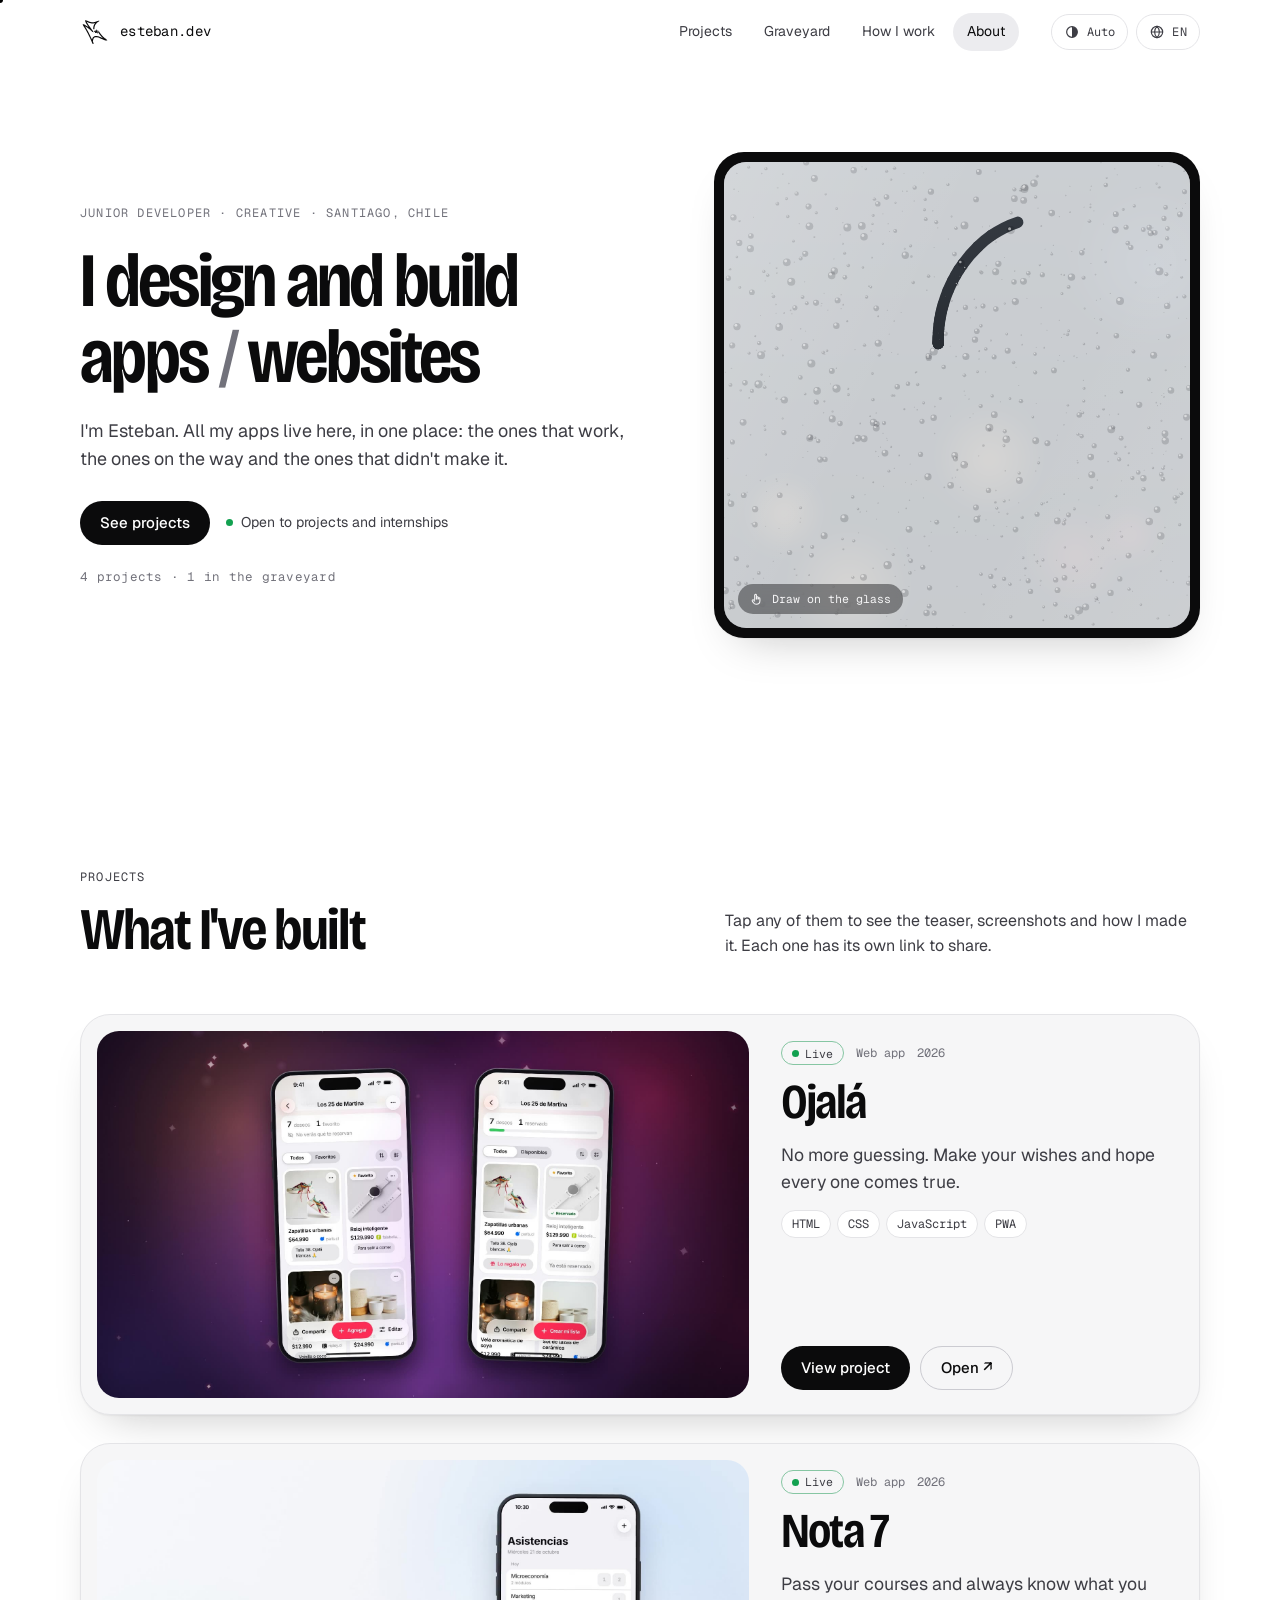
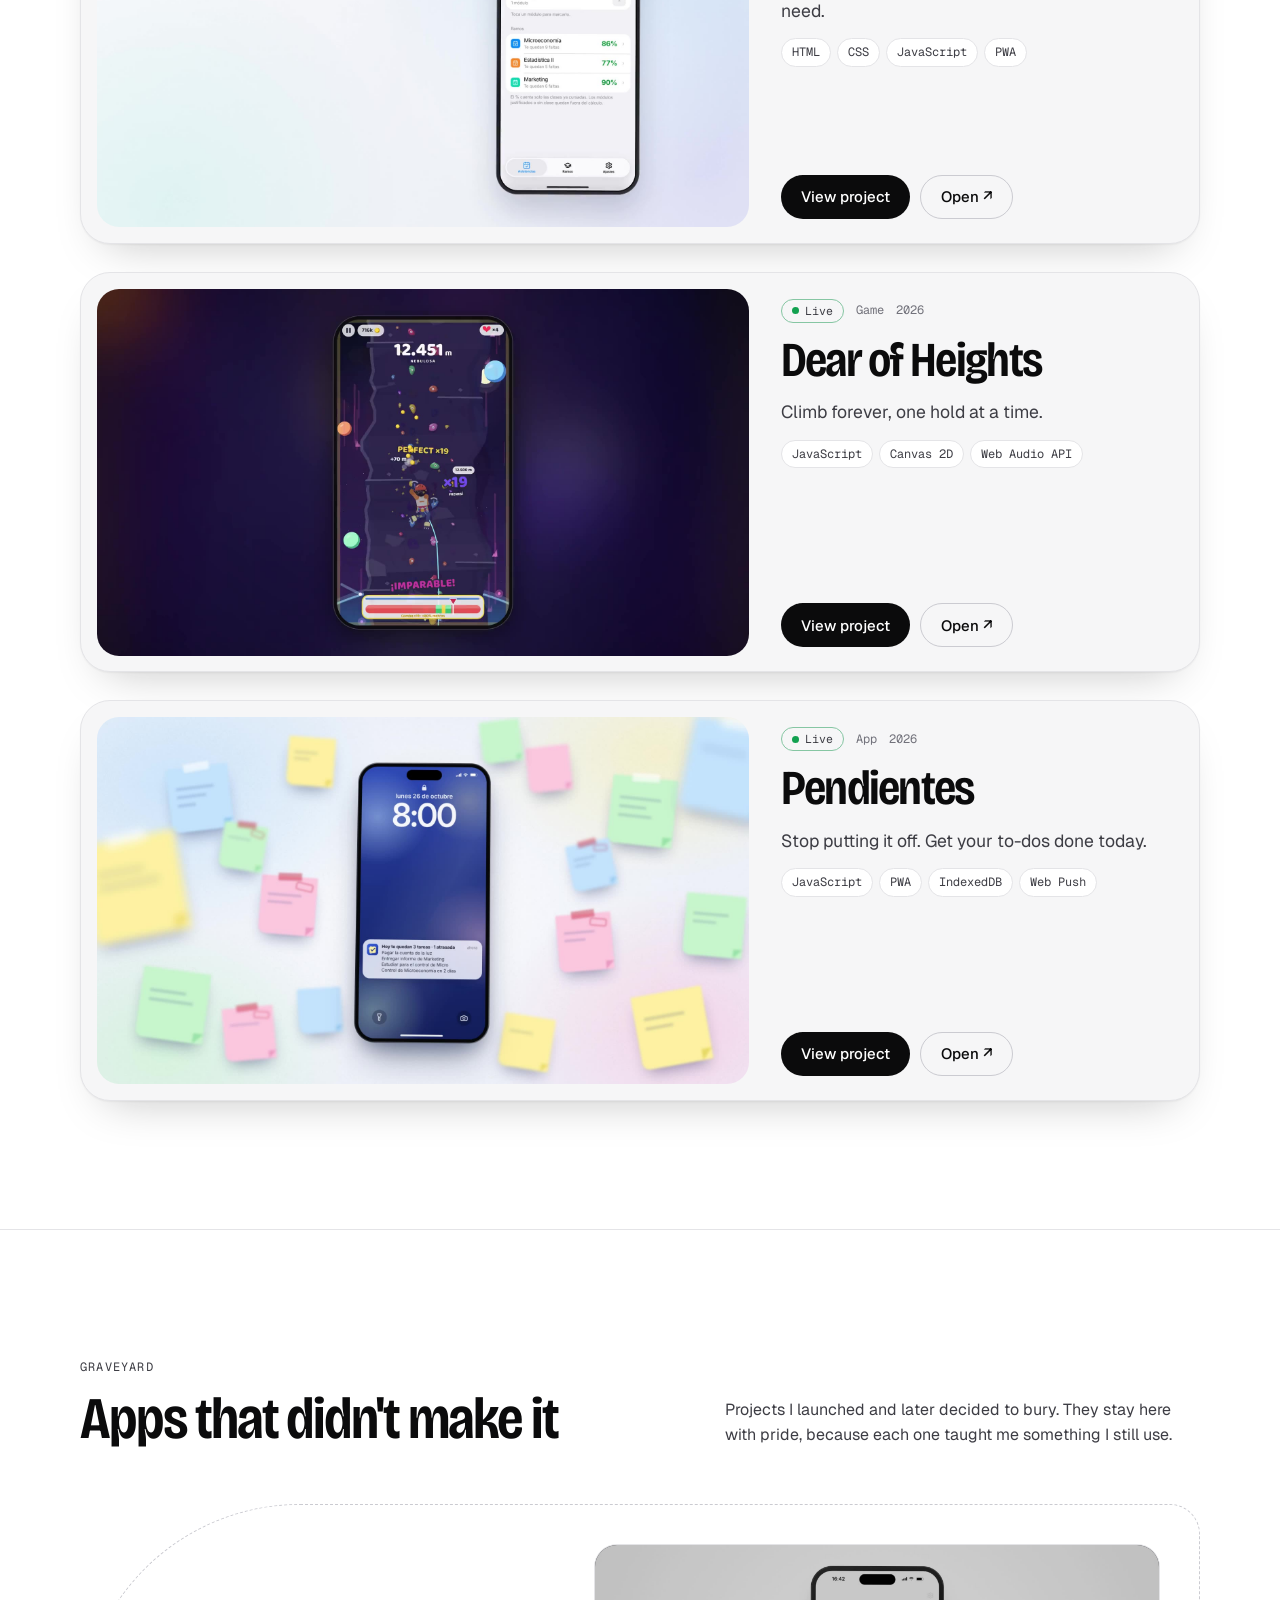
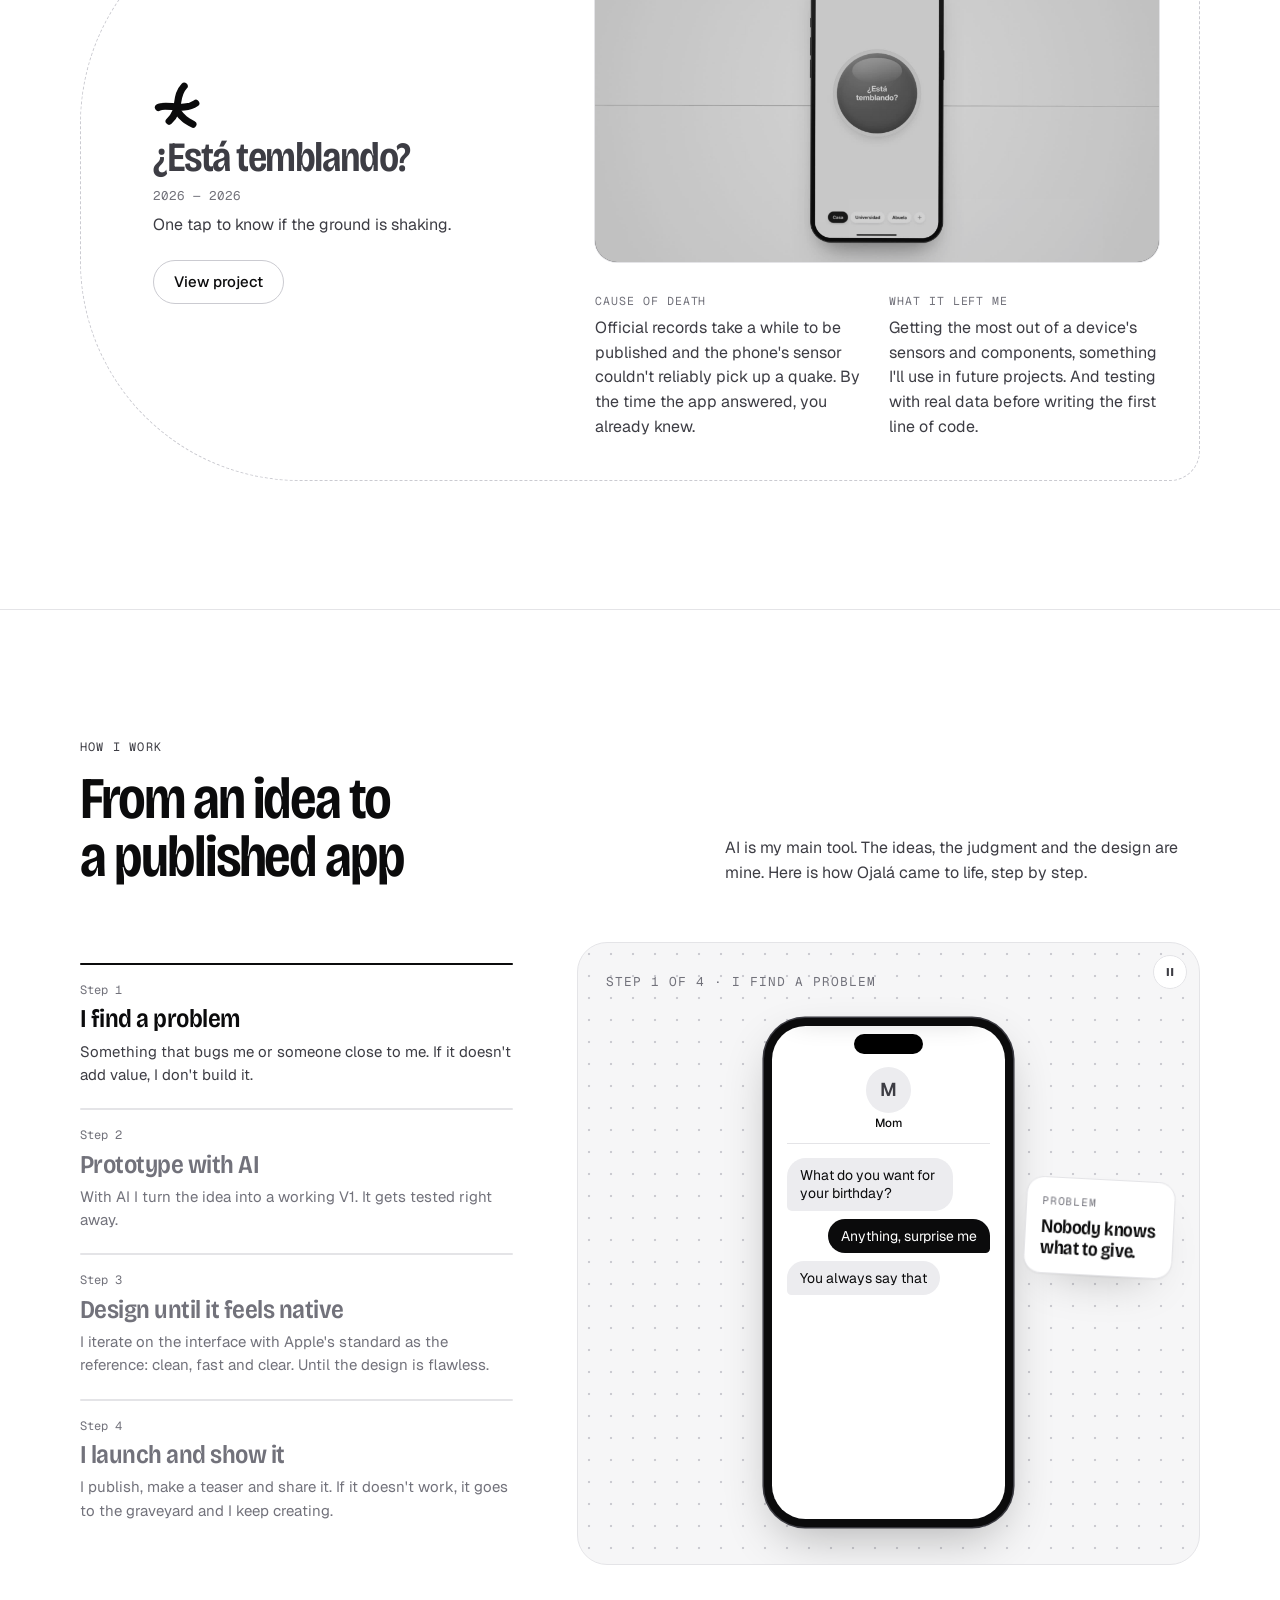
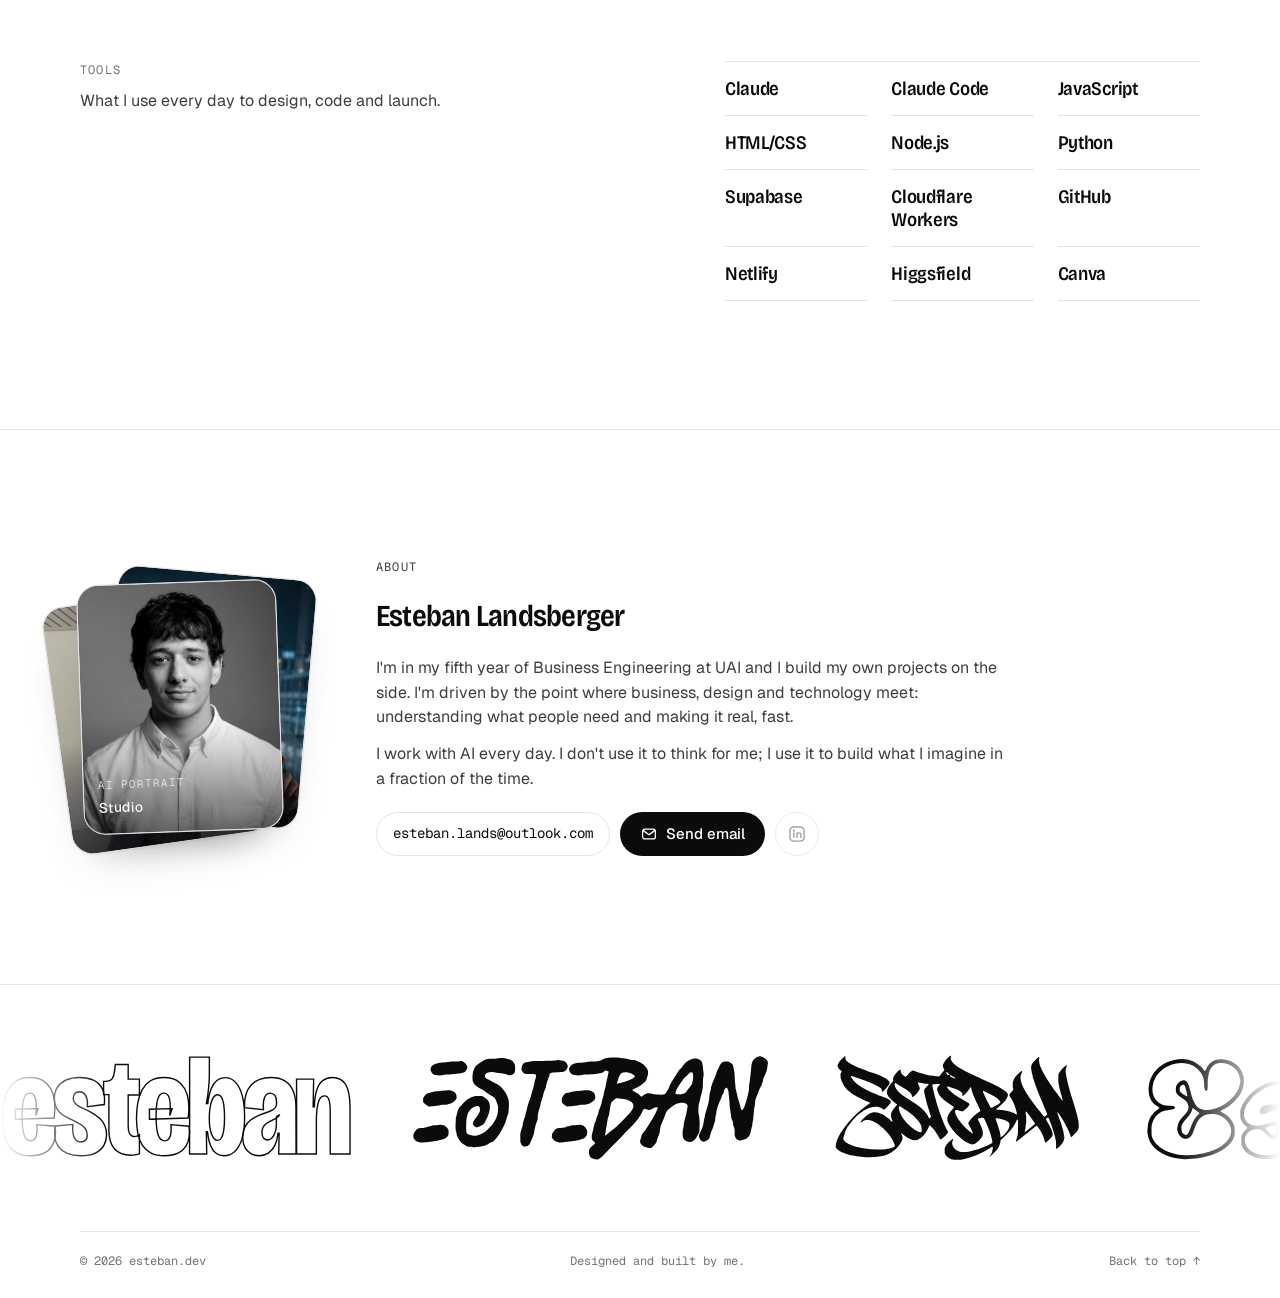
==== commit 78abab5e: "Sobre mí: los 3 retratos (estudio B/N, vidrio empañado, graffiti) - assets/portraits/ con los WebP 1" ====
--- a/index.html
+++ b/index.html
@@ -37,7 +37,7 @@
   --shadow:0 1px 2px rgba(11,11,12,.05),0 22px 48px -26px rgba(11,11,12,.28);
   --scene-1:#3C424A; --scene-2:#23272D; --scene-3:#121418;
   --scene-amber:rgba(255,184,107,.62); --scene-red:rgba(255,92,92,.45); --scene-blue:rgba(170,198,255,.36);
-  --poster-base:#0E0E10; --poster-ink:#F5F5F6; --cursor:#FFFFFF; --on-accent:#FFFFFF;
+  --poster-base:#0E0E10; --poster-ink:#F5F5F6; --cursor:#FFFFFF; --on-accent:#FFFFFF; --photo-scrim:rgba(11,11,12,.6);
   --code-bg:#121316; --code-fg:#E9E9EC; --code-muted:#6C6E77; --code-str:#A9ACB6; --code-line:rgba(255,255,255,.08);
   --phone-bezel:#0B0B0C; --phone-edge:#3A3A41; --phone-ink:#FFFFFF; --island:#000000;
   --phone-chip:rgba(255,255,255,.2); --phone-shade:rgba(0,0,0,.3); --tap:rgba(255,255,255,.5);
@@ -413,6 +413,9 @@
 .portrait svg{position:absolute;right:-18%;top:-6%;width:90%;height:90%;color:var(--line-strong);opacity:.7}
 .portrait span{position:relative;font-family:var(--font-mono);font-size:11px;letter-spacing:.08em;text-transform:uppercase;color:var(--muted)}
 .portrait b{position:relative;font-weight:500;font-size:14px}
+.portrait.has-img::after{content:"";position:absolute;inset:auto 0 0;height:46%;background:linear-gradient(to top,var(--photo-scrim),transparent);pointer-events:none}
+.portrait.has-img span,.portrait.has-img b{z-index:1;color:var(--poster-ink)}
+.portrait.has-img span{opacity:.78}
 .portrait[data-pos="0"]{z-index:3;transform:rotate(-2deg)}
 .portrait[data-pos="1"]{z-index:2;transform:translate(14%,-4%) rotate(5deg)}
 .portrait[data-pos="2"]{z-index:1;transform:translate(-12%,5%) rotate(-8deg)}
@@ -715,10 +718,14 @@
       en: "I work with AI every day. I don't use it to think for me; I use it to build what I imagine in a fraction of the time." }
   ],
   links: { linkedin: '' },                         // pega la URL completa de tu perfil
-  portraits: [                                     // retratos generados con IA (pendientes)
-    { label: { es: 'Formal', en: 'Formal' }, src: '' },
-    { label: { es: 'Artística', en: 'Artistic' }, src: '' },
-    { label: { es: 'Ángulo imposible', en: 'Impossible angle' }, src: '' }
+  portraits: [                                     // WebP 1200×1500 (4:5) en assets/portraits/. tag opcional; si falta, "Retrato IA"
+    { label: { es: 'Estudio', en: 'Studio' }, src: 'assets/portraits/estudio.webp',
+      alt: { es: 'Esteban en blanco y negro, con camisa blanca y fondo gris', en: 'Esteban in black and white, white shirt on a grey background' } },
+    { label: { es: 'Vidrio empañado', en: 'Fogged glass' }, src: 'assets/portraits/vidrio.webp',
+      alt: { es: 'Esteban detrás de un vidrio empañado con su E dibujada, de noche', en: 'Esteban behind a fogged window with his E drawn on it, at night' } },
+    { label: { es: 'Graffiti', en: 'Graffiti' }, src: 'assets/portraits/graffiti.webp',
+      tag: { es: 'Foto retocada', en: 'Retouched photo' },
+      alt: { es: 'Esteban de espaldas pintando su asterisco con spray en una pared', en: 'Esteban from behind, spray-painting his asterisk on a wall' } }
   ]
 };
 
@@ -1055,9 +1062,9 @@
   const box = $('#portraits');
   const order = $$('.portrait', box).map(el => el.dataset.pos);
   box.innerHTML = PROFILE.portraits.map((p, i) => `
-    <div class="portrait" data-pos="${order[i] ?? i}">
-      ${p.src ? `<img src="${esc(p.src)}" alt="${esc(ui('portrait_alt', { l: tr(p.label).toLowerCase(), n: PROFILE.fullName }))}">` : '<svg aria-hidden="true"><use href="#logo"/></svg>'}
-      <span>${esc(ui('portrait_tag'))}</span><b>${esc(tr(p.label))}${p.src ? '' : ' · ' + esc(ui('soon'))}</b>
+    <div class="portrait${p.src ? ' has-img' : ''}" data-pos="${order[i] ?? i}">
+      ${p.src ? `<img src="${esc(p.src)}" width="1200" height="1500" loading="lazy" decoding="async" alt="${esc(p.alt ? tr(p.alt) : ui('portrait_alt', { l: tr(p.label).toLowerCase(), n: PROFILE.fullName }))}">` : '<svg aria-hidden="true"><use href="#logo"/></svg>'}
+      <span>${esc(p.tag ? tr(p.tag) : ui('portrait_tag'))}</span><b>${esc(tr(p.label))}${p.src ? '' : ' · ' + esc(ui('soon'))}</b>
     </div>`).join('');
 }
 
